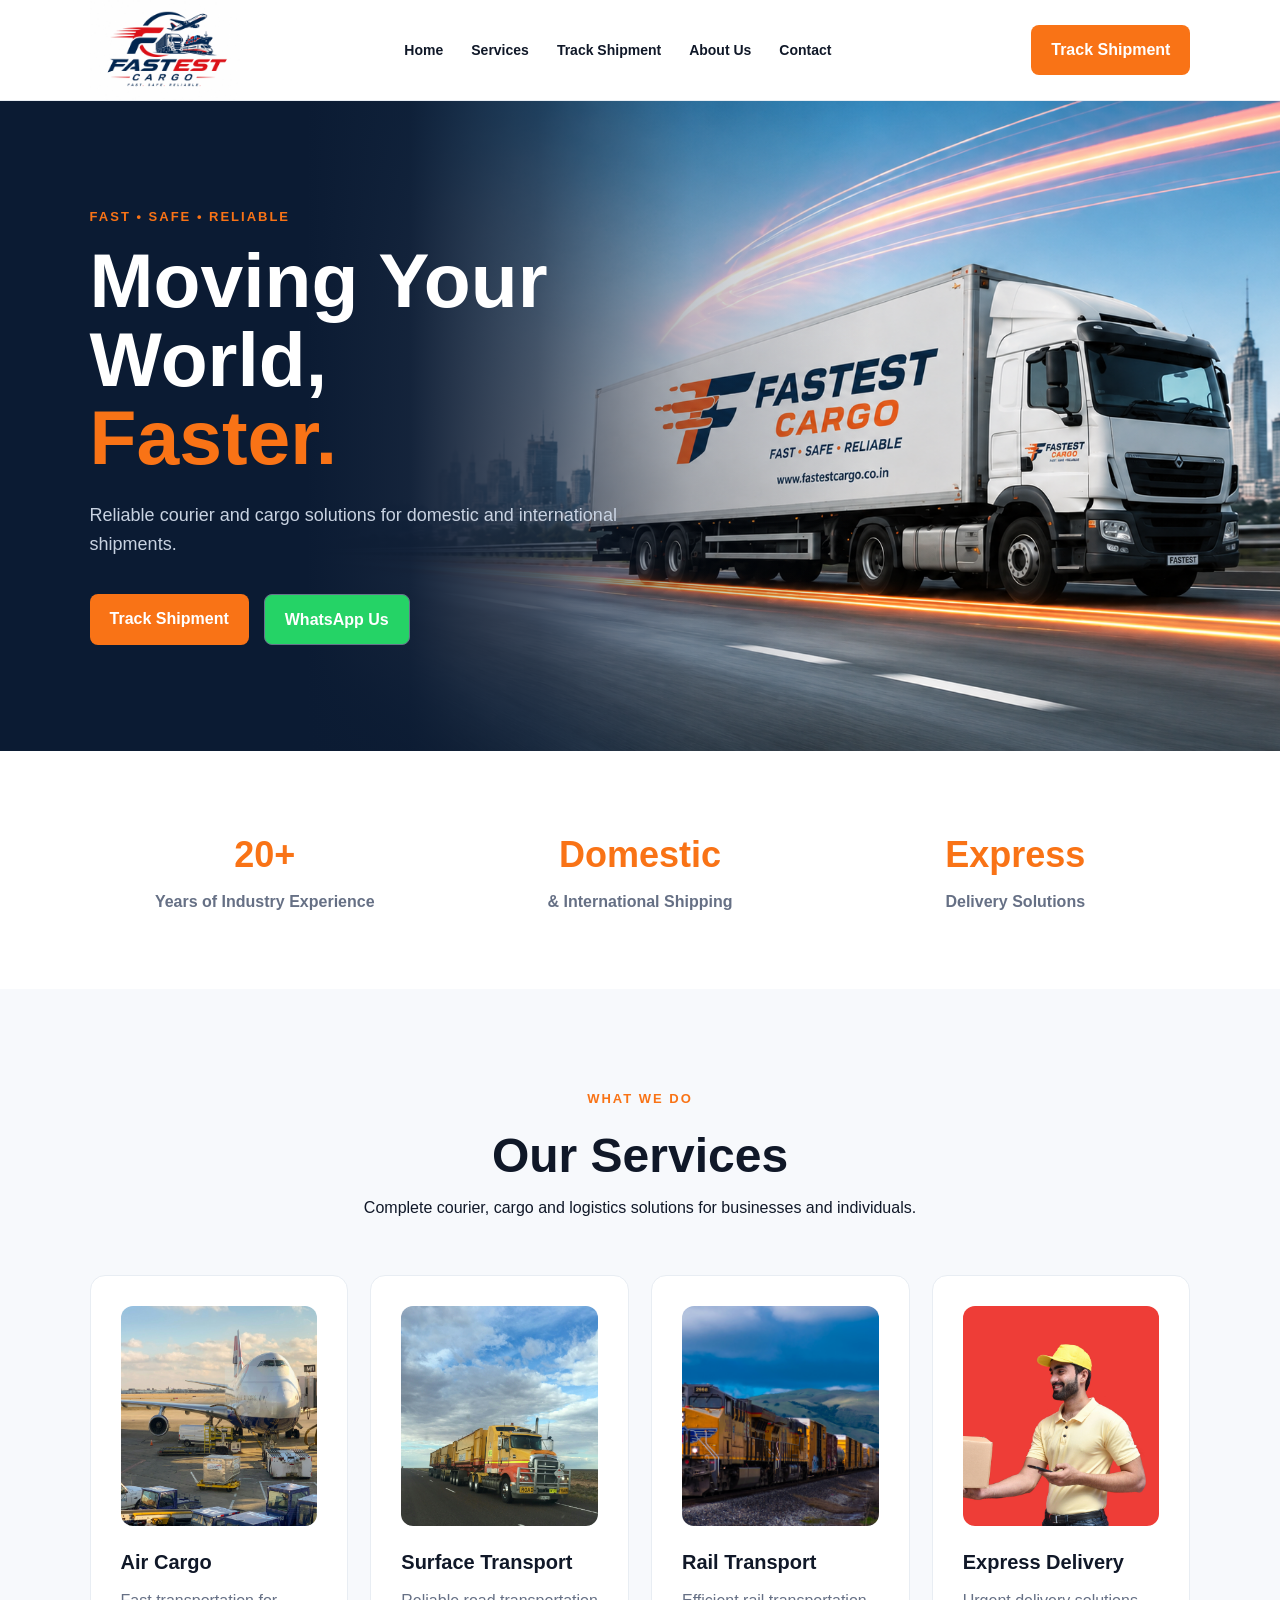
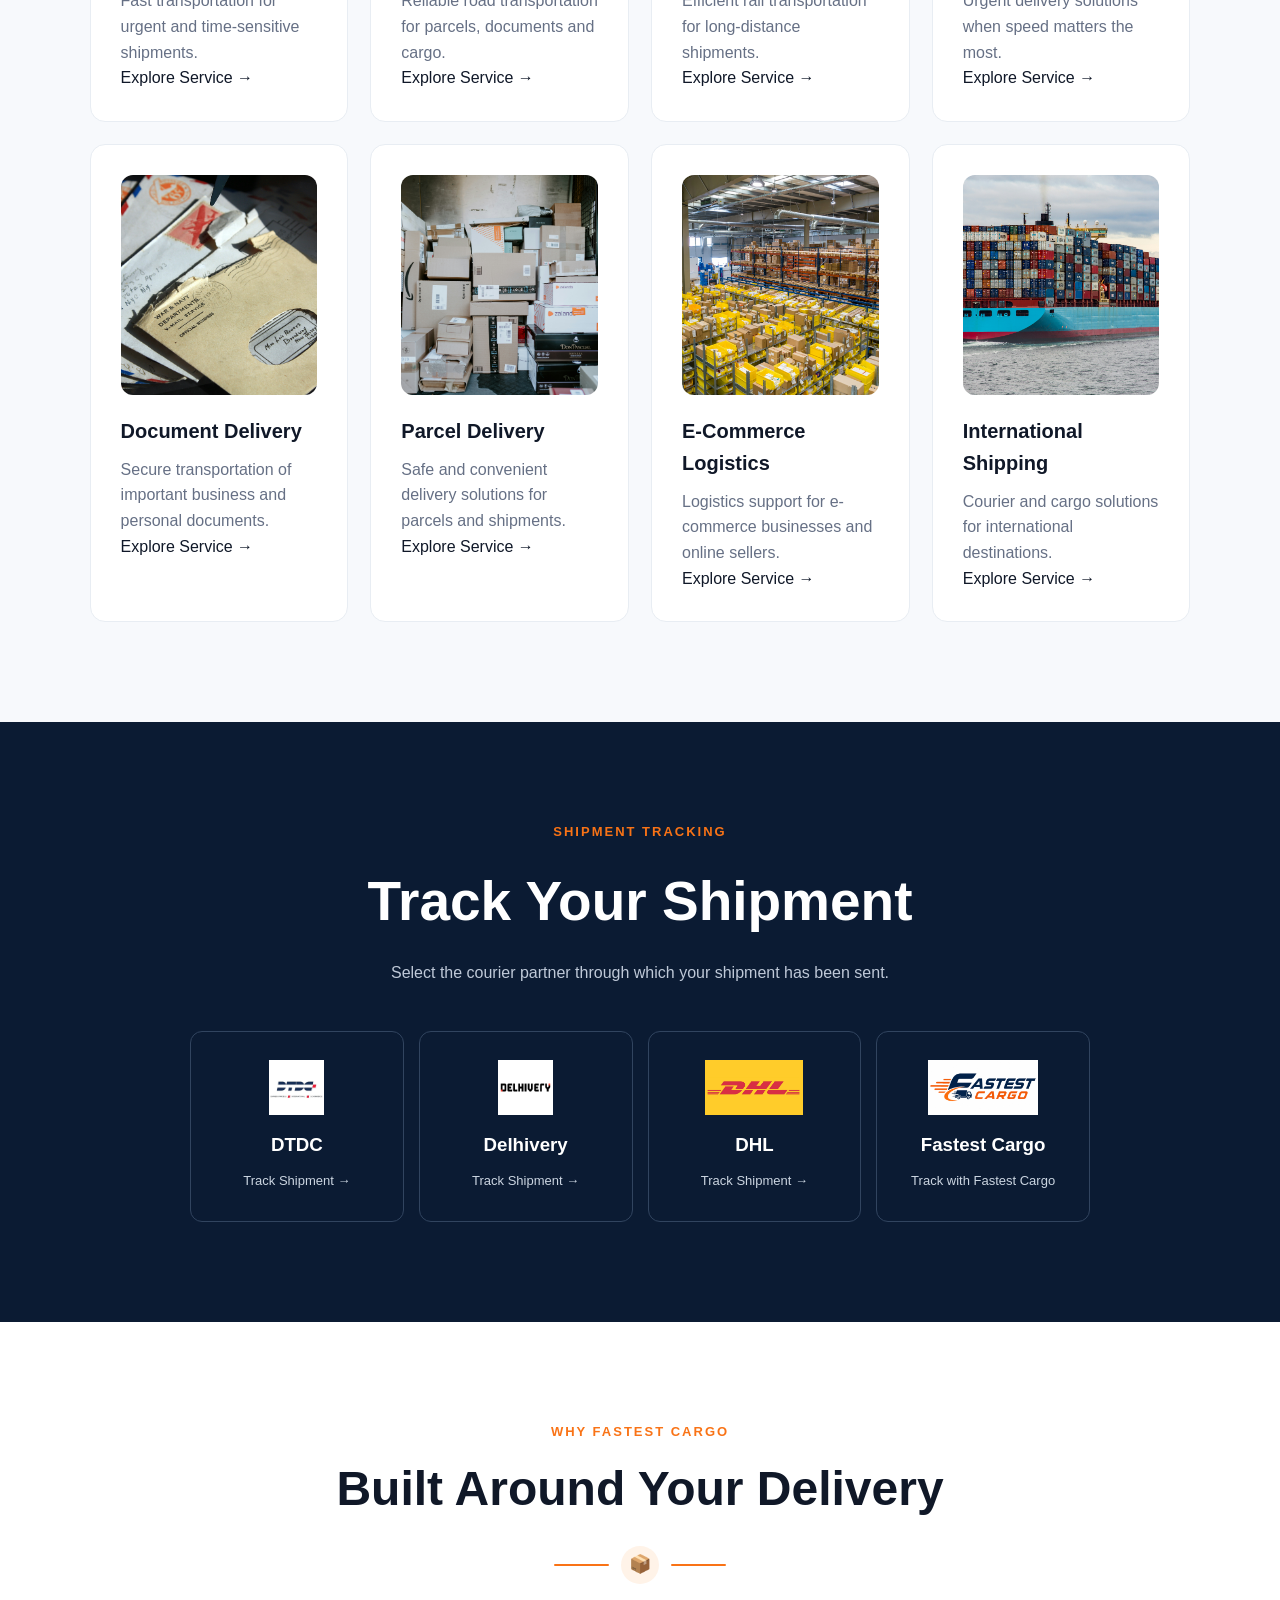
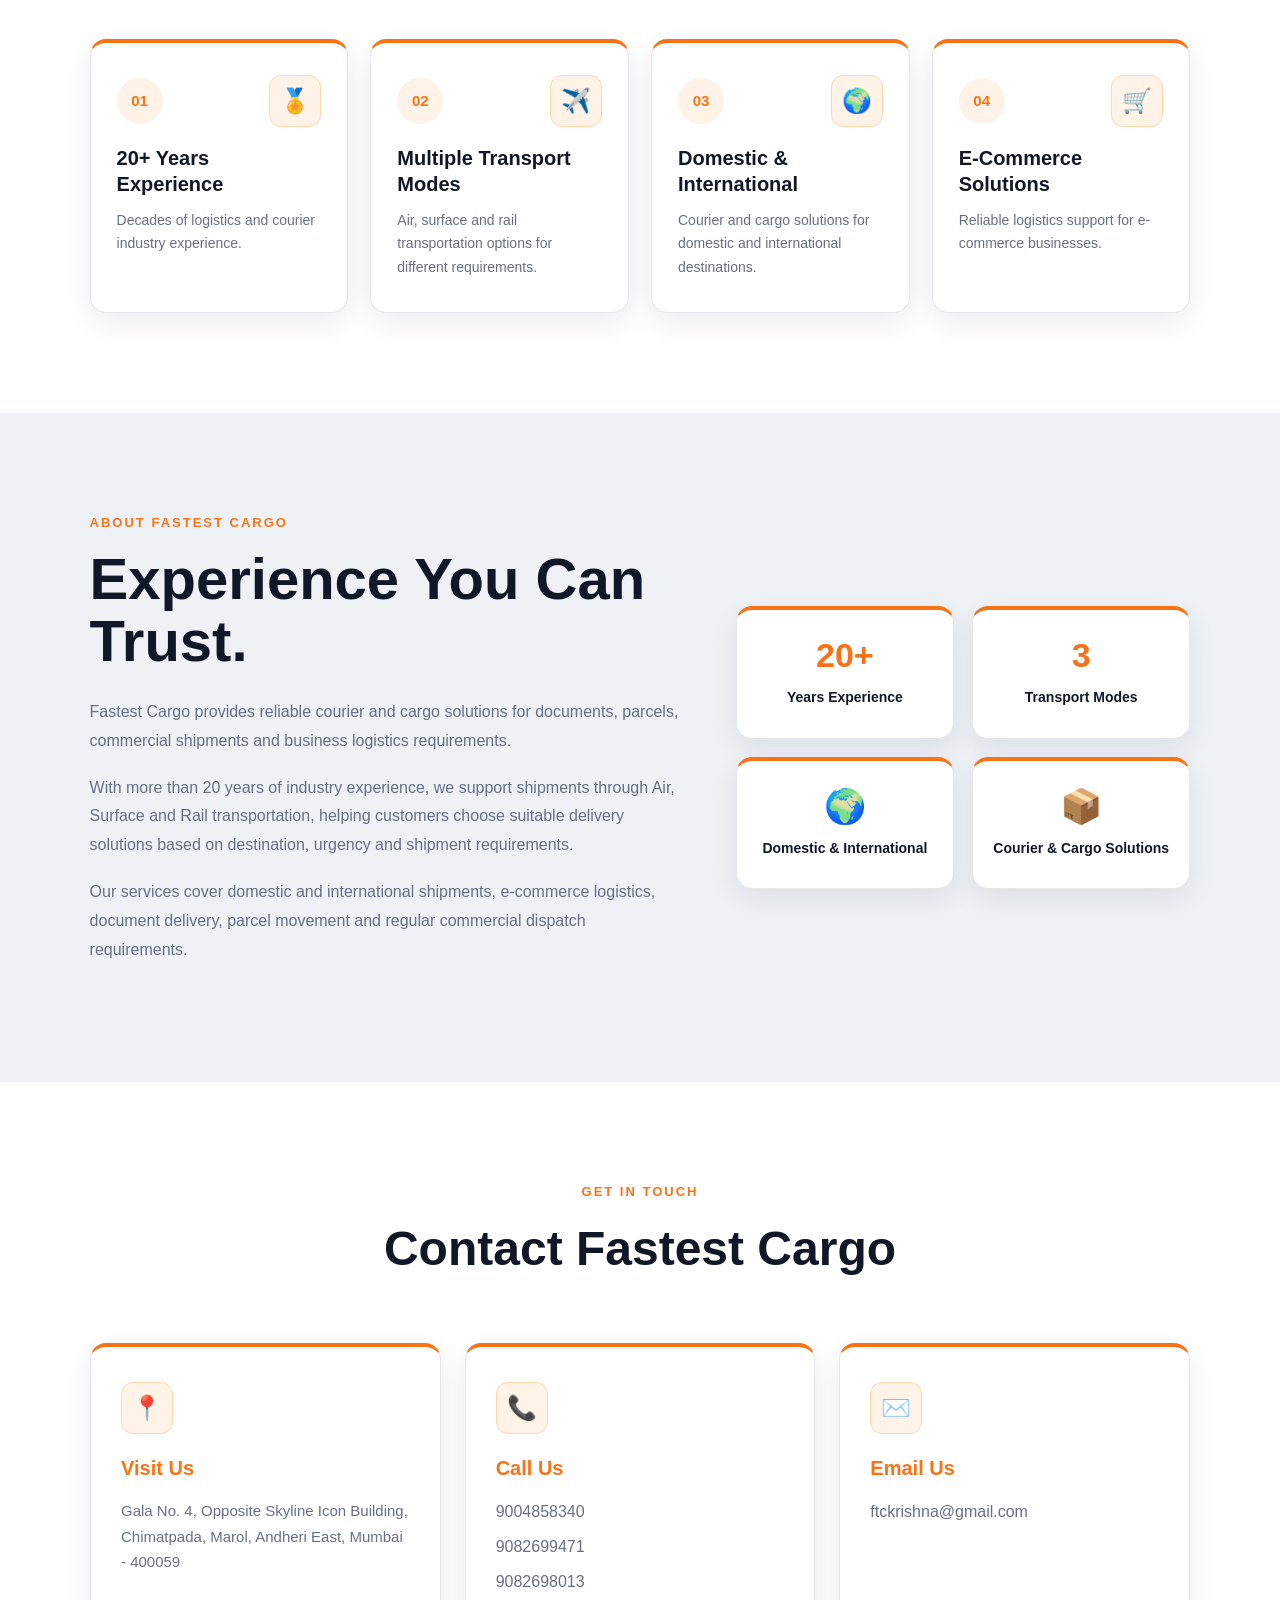
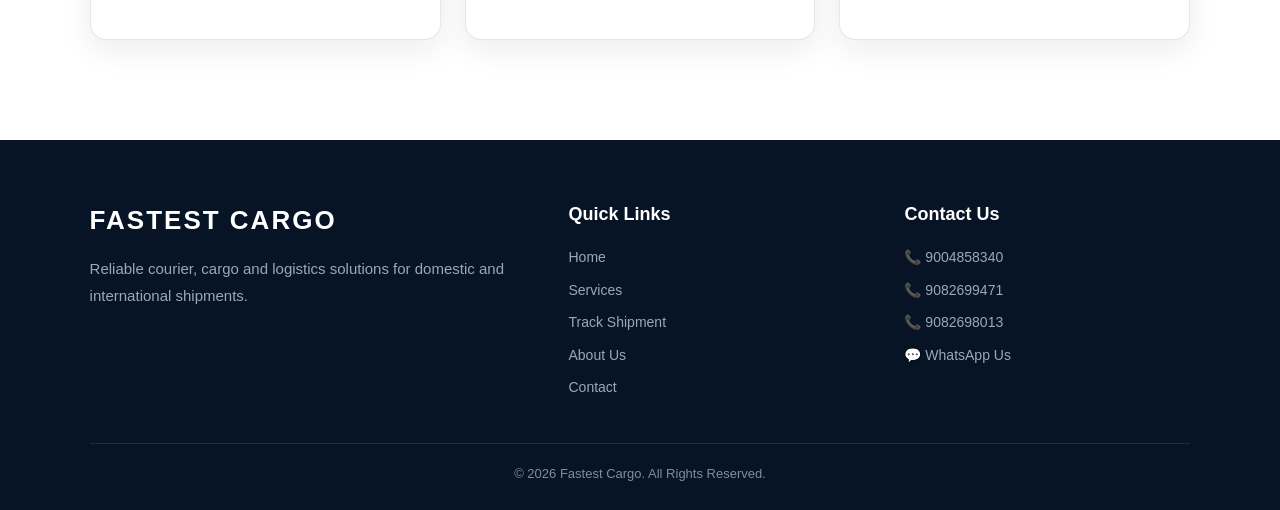
==== index.html @ 95e6f0b0 "Add files via upload" ====
<!DOCTYPE html>
<html lang="en">

<head>
    <meta charset="UTF-8">
    <meta name="viewport" content="width=device-width, initial-scale=1.0">

    <title>Fastest Cargo | Courier & Logistics</title>

    <link rel="stylesheet" href="style.css">
</head>

<body>

    <!-- NAVIGATION -->
    <header class="navbar">

        <div class="logo">
    <img src="fastest-cargo.jpeg" alt="Fastest Cargo">
</div>
        <nav>
            <a href="#home">Home</a>
            <a href="#services">Services</a>
            <a href="#tracking">Track Shipment</a>
            <a href="#about">About Us</a>
            <a href="#contact">Contact</a>
        </nav>

        <a href="#tracking" class="nav-btn">
            Track Shipment
        </a>

    </header>


    <!-- HERO -->
    <section class="hero" id="home">

        <div class="hero-content">

            <p class="small-title">
                FAST • SAFE • RELIABLE
            </p>

            <h1>
    Moving Your World,<br>
    <span>Faster.</span>
</h1>

            <p>
                Reliable courier and cargo solutions for
                domestic and international shipments.
            </p>

            <div class="hero-buttons">

                <a href="#tracking" class="primary-btn">
                    Track Shipment
                </a>

                <a
    href="https://wa.me/919082698013?text=Hello%20Fastest%20Cargo,%20I%20would%20like%20to%20make%20a%20shipping%20enquiry."
    class="secondary-btn"
    target="_blank"
>
    WhatsApp Us
</a>

            </div>

        </div>


        <!-- FASTEST CARGO TRUCK IMAGE -->


    </section>


    <!-- EXPERIENCE -->

    <section class="experience">

        <div class="experience-box">

            <h2>20+</h2>

            <p>
                Years of Industry Experience
            </p>

        </div>


        <div class="experience-box">

            <h2>Domestic</h2>

            <p>
                & International Shipping
            </p>

        </div>


        <div class="experience-box">

            <h2>Express</h2>

            <p>
                Delivery Solutions
            </p>

        </div>

    </section>


    <!-- SERVICES -->

<section class="services" id="services">

    <div class="section-heading">

        <p>WHAT WE DO</p>

        <h2>Our Services</h2>

        <span>
            Complete courier, cargo and logistics solutions
            for businesses and individuals.
        </span>

    </div>


    <div class="service-grid">


        <!-- AIR CARGO -->

        <div class="service-card" onclick="openService('air')">

    <div class="service-image">
        <img
            src="cargo-plane.jpg"
            alt="Air Cargo"
        >
    </div>

    <h3>Air Cargo</h3>

    <p>
        Fast transportation for urgent and
        time-sensitive shipments.
    </p>

    <span class="service-link">
        Explore Service →
    </span>

</div>


        <!-- SURFACE -->

        <div class="service-card" onclick="openService('surface')">

            <div class="service-image">
    <img src="cargo-truck.jpg" alt="Surface Transport">
</div>

            <h3>Surface Transport</h3>

            <p>
                Reliable road transportation for parcels,
                documents and cargo.
            </p>

            <span class="service-link">
                Explore Service →
            </span>

        </div>


        <!-- RAIL -->

        <div class="service-card" onclick="openService('rail')">

            <div class="service-image">
    <img src="cargo-train.jpg" alt="Rail Transport">
</div>

            <h3>Rail Transport</h3>

            <p>
                Efficient rail transportation for
                long-distance shipments.
            </p>

            <span class="service-link">
                Explore Service →
            </span>

        </div>


        <!-- EXPRESS -->

        <div class="service-card" onclick="openService('express')">

           <div class="service-image">
    <img src="cargo-express.jpg" alt="Express Delivery">
</div>

            <h3>Express Delivery</h3>

            <p>
                Urgent delivery solutions when
                speed matters the most.
            </p>

            <span class="service-link">
                Explore Service →
            </span>

        </div>


        <!-- DOCUMENT -->

        <div class="service-card" onclick="openService('document')">

           <div class="service-image">
    <img src="cargo-document.jpg" alt="Document Delivery">
</div>

            <h3>Document Delivery</h3>

            <p>
                Secure transportation of important
                business and personal documents.
            </p>

            <span class="service-link">
                Explore Service →
            </span>

        </div>


        <!-- PARCEL -->

        <div class="service-card" onclick="openService('parcel')">

            <div class="service-image">
    <img src="cargo-parcel.jpg" alt="Parcel Delivery">
</div>
            <h3>Parcel Delivery</h3>

            <p>
                Safe and convenient delivery solutions
                for parcels and shipments.
            </p>

            <span class="service-link">
                Explore Service →
            </span>

        </div>


        <!-- E-COMMERCE -->

        <div class="service-card" onclick="openService('ecommerce')">

            <div class="service-image">
    <img src="cargo-warehouse.jpg" alt="E-Commerce Logistics">
</div>

            <h3>E-Commerce Logistics</h3>

            <p>
                Logistics support for e-commerce
                businesses and online sellers.
            </p>

            <span class="service-link">
                Explore Service →
            </span>

        </div>


        <!-- INTERNATIONAL -->

        <div class="service-card" onclick="openService('international')">

            <div class="service-image">
    <img src="cargo-ship.jpg" alt="International Shipping">
</div>
            <h3>International Shipping</h3>

            <p>
                Courier and cargo solutions for
                international destinations.
            </p>

            <span class="service-link">
                Explore Service →
            </span>

        </div>

    </div>

</section>


    <!-- TRACKING -->

    <section class="tracking" id="tracking">

        <div class="tracking-content">

            <p class="small-title">
                SHIPMENT TRACKING
            </p>

            <h2>
                Track Your Shipment
            </h2>

            <p>
                Select the courier partner through which
                your shipment has been sent.
            </p>


            <div class="tracking-options">


                

    <!-- DTDC -->

<a
    href="https://www.dtdc.com/track-your-shipment/"
    class="tracking-card"
    target="_blank"
    rel="noopener noreferrer"
>
    <img src="dtdc-logo.jpeg" alt="DTDC" class="tracking-logo">

    <h3>DTDC</h3>

    <span>
        Track Shipment →
    </span>
</a>


<!-- DELHIVERY -->

<a
    href="https://www.delhivery.com/tracking"
    class="tracking-card"
    target="_blank"
    rel="noopener noreferrer"
>
    <img src="delhivery-logo.png" alt="Delhivery" class="tracking-logo">

    <h3>Delhivery</h3>

    <span>
        Track Shipment →
    </span>
</a>


<!-- DHL -->

<a
    href="https://www.dhl.com/in-en/home/tracking.html"
    class="tracking-card"
    target="_blank"
    rel="noopener noreferrer"
>
    <img src="dhl-logo.png" alt="DHL" class="tracking-logo">

    <h3>DHL</h3>

    <span>
        Track Shipment →
    </span>
</a>


<!-- FASTEST CARGO -->

<div class="tracking-card" onclick="openTracking()" style="cursor: pointer;">

    <img
        src="fastest.tracking.jpeg"
        alt="Fastest Cargo"
        class="tracking-logo"
    >

    <h3>Fastest Cargo</h3>
    <span>Track with Fastest Cargo</span>

</div>

    </section>


   <!-- WHY CHOOSE US -->

<section class="why-us">

    <div class="section-heading">

        <p>
            WHY FASTEST CARGO
        </p>

        <h2>
            Built Around Your Delivery
        </h2>
        <div class="why-heading-line">
    <span></span>
    <div>📦</div>
    <span></span>
</div>

    </div>

    <div class="why-grid">

        <div>

           <div class="why-card-top">
    <h3>01</h3>
    <div class="why-card-icon">🏅</div>
</div>
            <h4>
                20+ Years Experience
            </h4>

            <p>
                Decades of logistics and courier
                industry experience.
            </p>

        </div>

        <div>

           <div class="why-card-top">
    <h3>02</h3>
    <div class="why-card-icon">✈️</div>
</div>
            <h4>
                Multiple Transport Modes
            </h4>

            <p>
                Air, surface and rail transportation
                options for different requirements.
            </p>

        </div>

        <div>

            <div class="why-card-top">
    <h3>03</h3>
    <div class="why-card-icon">🌍</div>
</div>
            <h4>
                Domestic & International
            </h4>

            <p>
                Courier and cargo solutions for
                domestic and international destinations.
            </p>

        </div>

        <div>

           <div class="why-card-top">
    <h3>04</h3>
    <div class="why-card-icon">🛒</div>
</div>
            <h4>
                E-Commerce Solutions
            </h4>

            <p>
                Reliable logistics support for
                e-commerce businesses.
            </p>

        </div>

    </div>

</section>
        <!-- ABOUT -->

<section class="about" id="about">

    <div class="about-wrapper">

        <div class="about-content">

            <p class="small-title">
                ABOUT FASTEST CARGO
            </p>

            <h2>
                Experience You Can Trust.
            </h2>

            <p>
                Fastest Cargo provides reliable courier and cargo solutions
                for documents, parcels, commercial shipments and business
                logistics requirements.
            </p>

            <p>
                With more than 20 years of industry experience, we support
                shipments through Air, Surface and Rail transportation,
                helping customers choose suitable delivery solutions based
                on destination, urgency and shipment requirements.
            </p>

            <p>
                Our services cover domestic and international shipments,
                e-commerce logistics, document delivery, parcel movement
                and regular commercial dispatch requirements.
            </p>

        </div>

        <div class="about-stats">

            <div class="about-stat">
                <strong>20+</strong>
                <span>Years Experience</span>
            </div>

            <div class="about-stat">
                <strong>3</strong>
                <span>Transport Modes</span>
            </div>

            <div class="about-stat">
                <strong>🌍</strong>
                <span>Domestic & International</span>
            </div>

            <div class="about-stat">
                <strong>📦</strong>
                <span>Courier & Cargo Solutions</span>
            </div>

        </div>

    </div>

</section>

    
    <!-- CONTACT -->

    <section class="contact" id="contact">

        <div class="section-heading">

            <p>
                GET IN TOUCH
            </p>

            <h2>
                Contact Fastest Cargo
            </h2>

        </div>


        <div class="contact-grid">


            <!-- ADDRESS -->

            <div class="contact-box">
             <div class="contact-icon">📍</div>
                <h3>
                    Visit Us
                </h3>

                <p>
                    Gala No. 4, Opposite Skyline Icon Building,
                    Chimatpada, Marol, Andheri East,
                    Mumbai - 400059
                </p>

            </div>


            <!-- PHONE -->

            <div class="contact-box">
            <div class="contact-icon">📞</div>
                <h3>
                    Call Us
                </h3>

               <a href="tel:+919004858340">9004858340</a>
<a href="tel:+919082699471">9082699471</a>
<a href="tel:+919082698013">9082698013</a>

            </div>


            <!-- EMAIL -->

            <div class="contact-box">
            <div class="contact-icon">✉️</div>
                <h3>
                    Email Us
                </h3>

                <a
    href="https://mail.google.com/mail/?view=cm&fs=1&to=ftckrishna@gmail.com"
    target="_blank"
    rel="noopener noreferrer"
>
    ftckrishna@gmail.com
</a>

            </div>

        </div>

    </section>

<!-- FOOTER -->

<footer>

    <div class="footer-container">

        <div class="footer-brand">

            <div class="footer-logo">
                FASTEST CARGO
            </div>

            <p>
                Reliable courier, cargo and logistics solutions
                for domestic and international shipments.
            </p>

        </div>

        <div class="footer-links">

            <h3>Quick Links</h3>

            <a href="#home">Home</a>
            <a href="#services">Services</a>
            <a href="#tracking">Track Shipment</a>
            <a href="#about">About Us</a>
            <a href="#contact">Contact</a>

        </div>

        <div class="footer-contact">

            <h3>Contact Us</h3>

            <a href="tel:+919004858340">📞 9004858340</a>
            <a href="tel:+919082699471">📞 9082699471</a>
            <a href="tel:+919082698013">📞 9082698013</a>

            <a
                href="https://wa.me/919082698013?text=Hello%20Fastest%20Cargo,%20I%20would%20like%20to%20make%20a%20shipping%20enquiry."
                target="_blank"
            >
                💬 WhatsApp Us
            </a>

        </div>

    </div>

    <div class="footer-bottom">

        <p>
            © 2026 Fastest Cargo. All Rights Reserved.
        </p>

    </div>

</footer>

   

    <script src="script.js"></script>


<!-- SERVICE POPUP -->

<div class="service-popup" id="servicePopup">

    <div class="service-popup-box">

        <button
            class="service-popup-close"
            onclick="closeService()"
        >
            ×
        </button>

        <div class="service-popup-icon">
            ✨
        </div>

        <h2 id="servicePopupTitle">
            Service
        </h2>

        <p id="servicePopupText">
            Service information will appear here.
        </p>

        <button
            class="popup-contact-btn"
            onclick="window.open('https://wa.me/919082698013?text=Hello%20Fastest%20Cargo,%20I%20would%20like%20to%20make%20a%20shipping%20enquiry','_blank')"
        >
            Enquire on WhatsApp
        </button>

    </div>

</div>


<!-- FASTEST CARGO TRACKING POPUP -->

<div class="tracking-popup" id="trackingPopup">

    <div class="tracking-popup-box">

        <button
            class="tracking-popup-close"
            onclick="closeTracking()"
        >
            ×
        </button>

        <p class="small-title">
            FASTEST CARGO
        </p>

        <h2>
            Track Your Shipment
        </h2>

        <p>
            Enter your Fastest Cargo tracking number below.
        </p>

        <input
            type="text"
            id="trackingNumber"
            placeholder="Enter Tracking Number"
            autocomplete="off"
        >

        <button
            id="trackButton"
            onclick="trackShipment()"
        >
            Track Shipment
        </button>

        <div id="trackingResult"></div>

    </div>

</div>


</body>

</html>
---- style.css ----
* {
    margin: 0;
    padding: 0;
    box-sizing: border-box;
}

html {
    scroll-behavior: smooth;
}

body {
    font-family: Arial, Helvetica, sans-serif;
    background: #f7f9fc;
    color: #101828;
    line-height: 1.6;
}

a {
    text-decoration: none;
    color: inherit;
}

/* =========================
   NAVBAR
========================= */

.navbar {
    width: 100%;
    min-height: 78px;
    padding: 0 7%;
    display: flex;
    align-items: center;
    justify-content: space-between;
    background: #ffffff;
    position: sticky;
    top: 0;
    z-index: 1000;
    border-bottom: 1px solid #e8edf3;
}

.logo {
    font-size: 21px;
    font-weight: 900;
    letter-spacing: 1px;
}

.logo span {
    color: #f97316;
}

.navbar nav {
    display: flex;
    gap: 28px;
}

.navbar nav a {
    font-size: 14px;
    font-weight: 600;
    transition: 0.3s;
}

.navbar nav a:hover {
    color: #f97316;
}

.nav-btn {
    background: #f97316;
    color: #ffffff;
    padding: 12px 20px;
    border-radius: 8px;
    font-weight: 700;
    transition: 0.3s;
    margin-left: 35px;
    white-space: nowrap;
}

.primary-btn {
    background: #f97316;
    color: #ffffff;
    padding: 12px 20px;
    border-radius: 8px;
    font-weight: 700;
    transition: 0.3s;
}
.nav-btn:hover,
.primary-btn:hover {
    background: #ea580c;
    transform: translateY(-2px);
}

/* =========================
   HERO
========================= */

.hero {
    min-height: 650px;
    padding: 90px 7%;
    display: flex;
    align-items: center;
    justify-content: space-between;
    gap: 50px;
    background: #0b1b33;
    color: white;
    overflow: hidden;
}

.hero-content {
    width: 48%;
    max-width: 600px;
    position: relative;
    z-index: 2;
    animation: fadeUp 0.9s ease;
}

.small-title {
    color: #f97316;
    font-size: 13px;
    font-weight: 800;
    letter-spacing: 2px;
    margin-bottom: 14px;
}

.hero h1 {
    font-size: clamp(45px, 6vw, 78px);
    line-height: 1.02;
    margin-bottom: 25px;
}

.hero h1 span {
    color: #f97316;
}

.hero p:not(.small-title) {
    color: #c8d2e1;
    font-size: 18px;
    max-width: 560px;
}

.hero-buttons {
    margin-top: 35px;
    display: flex;
    gap: 15px;
    flex-wrap: wrap;
}

.secondary-btn {
   background: #25D366;
color: #ffffff;
    padding: 12px 20px;
    border: 1px solid #65748b;
    border-radius: 8px;
    font-weight: 700;
    transition: 0.3s;
}
.secondary-btn:hover {
    background: #ffffff;
    color: #0b1b33;
}

/* =========================
   HERO TRUCK IMAGE
========================= */

.hero {
    min-height: 650px;
    padding: 90px 7%;
    display: flex;
    align-items: center;
    position: relative;
    overflow: hidden;
    color: white;
    background: #0b1b33;
}
/* Truck background */
.hero::before {
    content: "";
    position: absolute;
    top: 0;
    right: 0;

    width: 76%;
    height: 100%;

    background-image: url("fastest-c.png");
    background-size: cover;
    background-position: 93% center;
    background-repeat: no-repeat;

    z-index: 0;
}

/* Dark to image smooth blend */
.hero::after {
    content: "";
    position: absolute;
    inset: 0;

    background: linear-gradient(
        90deg,
        #0b1b33 0%,
        #0b1b33 24%,
        rgba(11, 27, 51, 0.96) 32%,
        rgba(11, 27, 51, 0.72) 42%,
        rgba(11, 27, 51, 0.25) 54%,
        transparent 68%
    );

    z-index: 1;
    pointer-events: none;
}
/* =========================
   EXPERIENCE
========================= */

.experience {
    padding: 55px 7%;
    display: grid;
    grid-template-columns: repeat(3, 1fr);
    gap: 25px;
    background: white;
}

.experience-box {
    text-align: center;
    padding: 20px;
}

.experience-box h2 {
    color: #f97316;
    font-size: 36px;
    margin-bottom: 5px;
}

.experience-box p {
    color: #667085;
    font-weight: 600;
}

/* =========================
   COMMON SECTIONS
========================= */

.services,
.why-us,
.about,
.contact {
    padding: 100px 7%;
}

.section-heading {
    text-align: center;
    margin-bottom: 55px;
}

.section-heading p {
    color: #f97316;
    font-size: 13px;
    font-weight: 800;
    letter-spacing: 2px;
}

.section-heading h2 {
    font-size: clamp(32px, 4vw, 48px);
    margin-top: 8px;
}

/* =========================
   SERVICES
========================= */

.services {
    background: #f7f9fc;
}

.service-grid {
    display: grid;
    grid-template-columns: repeat(4, 1fr);
    gap: 22px;
}

.service-card {
    background: white;
    padding: 30px;
    border-radius: 15px;
    border: 1px solid #e8edf3;
    transition: 0.35s;
}

.service-card:hover {
    transform: translateY(-8px);
    box-shadow: 0 20px 40px rgba(16, 24, 40, 0.10);
}

.service-icon {
    font-size: 38px;
    margin-bottom: 18px;
}

.service-card h3 {
    font-size: 20px;
    margin-bottom: 10px;
}

.service-card p {
    color: #667085;
}

/* =========================
   TRACKING
========================= */

.tracking {
    padding: 100px 7%;
    background: #0b1b33;
    color: white;
    text-align: center;
}

.tracking-content {
    max-width: 900px;
    margin: auto;
}

.tracking h2 {
    font-size: clamp(35px, 5vw, 55px);
    margin-bottom: 15px;
}

.tracking p:not(.small-title) {
    color: #bfc9d8;
}

.tracking-options {
    margin-top: 45px;
    display: grid;
    grid-template-columns: repeat(4, 1fr);
    gap: 15px;
}

.tracking-card {
    padding: 28px 18px;
    border: 1px solid #31445f;
    border-radius: 12px;
    transition: 0.3s;
}

.tracking-card:hover {
    background: #f97316;
    border-color: #f97316;
    transform: translateY(-5px);
}

.tracking-card h3 {
    margin-bottom: 8px;
}

.tracking-card span {
    font-size: 13px;
    color: #cbd5e1;
}

/* =========================
   WHY US
========================= */

.why-us {
    background: #ffffff;
}

.why-grid {
    display: grid;
    grid-template-columns: repeat(4, 1fr);
    gap: 22px;
}

.why-grid > div {
    position: relative;
    background: #ffffff;
    padding: 32px 26px;
    border: 1px solid #e4e7ec;
    border-top: 4px solid #f97316;
    border-radius: 16px;
    box-shadow: 0 10px 30px rgba(16, 24, 40, 0.08);
    transition: 0.35s ease;
    overflow: hidden;
}

.why-grid > div:hover {
    transform: translateY(-8px);
    box-shadow: 0 18px 40px rgba(16, 24, 40, 0.14);
}

.why-card-top {
    display: flex;
    align-items: center;
    justify-content: space-between;
    margin-bottom: 18px;
}

.why-card-top h3 {
    display: inline-flex;
    align-items: center;
    justify-content: center;
    width: 46px;
    height: 46px;
    margin: 0;
    background: #fff3e8;
    color: #f97316;
    font-size: 15px;
    font-weight: 800;
    border-radius: 50%;
}

.why-card-icon {
    width: 52px;
    height: 52px;
    display: flex;
    align-items: center;
    justify-content: center;
    background: #fff3e8;
    border: 1px solid #fed7aa;
    border-radius: 12px;
    font-size: 24px;
    margin: 0;
    line-height: 1;
    transition: 0.3s ease;
}

.why-grid > div:hover .why-card-icon {
    background: #f97316;
    transform: scale(1.06);
}

.why-grid h4 {
    margin: 0 0 12px;
    font-size: 20px;
    color: #101828;
    line-height: 1.3;
}

.why-grid p {
    color: #667085;
    font-size: 14px;
    line-height: 1.7;
}

.why-heading-line {
    display: flex;
    align-items: center;
    justify-content: center;
    gap: 12px;
    margin: 18px auto 0;
}

.why-heading-line span {
    width: 55px;
    height: 2px;
    background: #f97316;
    border-radius: 10px;
}

.why-heading-line div {
    width: 38px;
    height: 38px;
    display: flex;
    align-items: center;
    justify-content: center;
    background: #fff3e8;
    border-radius: 50%;
    font-size: 18px;
}
/* =========================
   ABOUT
========================= */

.about {
    background: #eef2f7;
}

.about-wrapper {
    max-width: 1200px;
    margin: auto;
    display: grid;
    grid-template-columns: 1.3fr 1fr;
    gap: 55px;
    align-items: center;
}

.about-content {
    text-align: left;
}

.about h2 {
    font-size: clamp(36px, 5vw, 58px);
    line-height: 1.08;
    margin-bottom: 25px;
    color: #101828;
}

.about-content > p:not(.small-title) {
    color: #667085;
    margin-bottom: 18px;
    font-size: 16px;
    line-height: 1.8;
}

.about-stats {
    display: grid;
    grid-template-columns: repeat(2, 1fr);
    gap: 18px;
}

.about-stat {
    background: #ffffff;
    border: 1px solid #e4e7ec;
    border-top: 4px solid #f97316;
    border-radius: 16px;
    padding: 28px 20px;
    text-align: center;
    box-shadow: 0 10px 28px rgba(16, 24, 40, 0.08);
    transition: 0.3s ease;
}

.about-stat:hover {
    transform: translateY(-6px);
    box-shadow: 0 16px 35px rgba(16, 24, 40, 0.13);
}

.about-stat strong {
    display: block;
    font-size: 34px;
    color: #f97316;
    line-height: 1;
    margin-bottom: 12px;
}

.about-stat span {
    color: #101828;
    font-size: 14px;
    font-weight: 700;
    line-height: 1.4;
}
/* =========================
   CONTACT
========================= */

.contact {
    background: #ffffff;
}

.contact-grid {
    display: grid;
    grid-template-columns: repeat(3, 1fr);
    gap: 24px;
    max-width: 1100px;
    margin: auto;
}

.contact-box {
    position: relative;
    padding: 35px 30px;
    background: #ffffff;
    border: 1px solid #e4e7ec;
    border-top: 4px solid #f97316;
    border-radius: 16px;
    box-shadow: 0 10px 30px rgba(16, 24, 40, 0.08);
    transition: 0.3s ease;
}

.contact-box:hover {
    transform: translateY(-7px);
    box-shadow: 0 18px 40px rgba(16, 24, 40, 0.14);
}
.contact-icon {
    width: 52px;
    height: 52px;
    display: flex;
    align-items: center;
    justify-content: center;
    background: #fff3e8;
    border: 1px solid #fed7aa;
    border-radius: 12px;
    font-size: 24px;
    margin-bottom: 18px;
    transition: 0.3s ease;
}

.contact-box:hover .contact-icon {
    background: #f97316;
    transform: scale(1.06);
}
.contact-box h3 {
    margin-bottom: 14px;
    color: #f97316;
    font-size: 20px;
}

.contact-box p,
.contact-box a {
    color: #667085;
    font-size: 15px;
    line-height: 1.7;
}

.contact-box a {
    display: block;
    margin-bottom: 6px;
    transition: 0.3s;
}

.contact-box a:hover {
    color: #f97316;
}
/* =========================
   FOOTER
========================= */

footer {
    background: #071426;
    color: #ffffff;
    padding: 60px 7% 25px;
}

.footer-container {
    max-width: 1200px;
    margin: auto;
    display: grid;
    grid-template-columns: 1.5fr 1fr 1fr;
    gap: 50px;
    align-items: start;
}

.footer-brand {
    max-width: 430px;
}

.footer-logo {
    font-size: 26px;
    font-weight: 900;
    letter-spacing: 2px;
    color: #ffffff;
    margin-bottom: 14px;
}

.footer-brand p {
    color: #9aa8bb;
    font-size: 15px;
    line-height: 1.8;
}

.footer-links h3,
.footer-contact h3 {
    font-size: 18px;
    margin-bottom: 18px;
    color: #ffffff;
}

.footer-links a,
.footer-contact a {
    display: block;
    color: #9aa8bb;
    font-size: 14px;
    margin-bottom: 10px;
    transition: 0.3s;
}

.footer-links a:hover,
.footer-contact a:hover {
    color: #f97316;
    transform: translateX(4px);
}

.footer-bottom {
    max-width: 1200px;
    margin: 35px auto 0;
    padding-top: 20px;
    border-top: 1px solid #1d2d44;
    text-align: center;
}

.footer-bottom p {
    color: #7f8da3;
    font-size: 13px;
}

/* =========================
   ANIMATIONS
========================= */

@keyframes fadeUp {

    from {
        opacity: 0;
        transform: translateY(30px);
    }

    to {
        opacity: 1;
        transform: translateY(0);
    }
}

/* =========================
   MOBILE
========================= */

@media (max-width: 1000px) {

    .service-grid {
        grid-template-columns: repeat(2, 1fr);
    }

    .tracking-options {
        grid-template-columns: repeat(2, 1fr);
    }

    .why-grid {
        grid-template-columns: repeat(2, 1fr);
    }

    .contact-grid {
        grid-template-columns: 1fr;
    }
}

@media (max-width: 800px) {

    .navbar {
        padding: 15px 5%;
        flex-wrap: wrap;
        gap: 15px;
    }

    .navbar nav {
        order: 3;
        width: 100%;
        justify-content: center;
        gap: 15px;
        flex-wrap: wrap;
    }

    .nav-btn {
        display: none;
    }

    .hero {
        padding: 70px 5%;
        flex-direction: column;
        text-align: center;
    }

    .hero-buttons {
        justify-content: center;
    }

    .hero-visual {
        width: 100%;
        max-width: 500px;
    }

    .experience {
        grid-template-columns: 1fr;
    }
    .about-wrapper {
    grid-template-columns: 1fr;
    gap: 35px;
}

.about-content {
    text-align: center;
}

.about-stats {
    grid-template-columns: repeat(2, 1fr);
}
.footer-container {
    grid-template-columns: 1fr;
    gap: 35px;
    text-align: center;
}

.footer-brand {
    max-width: 500px;
    margin: auto;
}

.footer-links,
.footer-contact {
    text-align: center;
}
}

@media (max-width: 600px) {

    .navbar nav {
        font-size: 12px;
        gap: 10px;
    }

    .hero {
        min-height: 650px;
    }

    .hero h1 {
        font-size: 46px;
    }

    .hero p:not(.small-title) {
        font-size: 16px;
    }

    .hero-visual {
        height: 300px;
    }

    .cargo-plane {
        width: 140px;
    }

    .hero-brand strong {
        font-size: 30px;
    }

    .hero-brand span {
        font-size: 17px;
        letter-spacing: 6px;
    }

    .service-grid,
    .tracking-options,
    .why-grid {
        grid-template-columns: 1fr;
    }

    .services,
    .why-us,
    .about,
    .contact,
    .tracking {
        padding: 75px 5%;
    }

    .section-heading {
        margin-bottom: 35px;
    }
    .about-stats {
    grid-template-columns: 1fr;
}
}
.contact-box a {
    display: block;
    color: #667085;
    text-decoration: none;
    margin-bottom: 8px;
    font-size: 16px;
}

.contact-box a:hover {
    color: #f97316;
}
/* =========================
   SERVICE POPUP
========================= */

.service-popup {
    position: fixed;
    inset: 0;
    background: rgba(7, 20, 38, 0.75);
    display: none;
    align-items: center;
    justify-content: center;
    padding: 20px;
    z-index: 9999;
}

.service-popup.active {
    display: flex;
}

.service-popup-box {
    position: relative;
    width: 100%;
    max-width: 600px;
    max-height: 90vh;
    overflow-y: auto;
    background: #ffffff;
    border-radius: 20px;
    padding: 45px 40px;
    text-align: center;
    box-shadow: 0 25px 70px rgba(0, 0, 0, 0.25);
    animation: popupOpen 0.3s ease;
}

.service-popup-icon {
    font-size: 45px;
    margin-bottom: 15px;
}

.service-popup-box h2 {
    font-size: 32px;
    color: #101828;
    margin-bottom: 18px;
}

.service-popup-box p {
    color: #667085;
    font-size: 16px;
    line-height: 1.8;
    margin-bottom: 28px;
}

.service-popup-close {
    position: absolute;
    top: 15px;
    right: 18px;
    width: 38px;
    height: 38px;
    border: none;
    border-radius: 50%;
    background: #f2f4f7;
    color: #101828;
    font-size: 27px;
    line-height: 1;
    cursor: pointer;
}

.service-popup-close:hover {
    background: #f97316;
    color: #ffffff;
}

.popup-contact-btn {
    border: none;
    background: #f97316;
    color: #ffffff;
    padding: 13px 24px;
    border-radius: 8px;
    font-size: 15px;
    font-weight: 700;
    cursor: pointer;
    transition: 0.3s;
}

.popup-contact-btn:hover {
    background: #ea580c;
    transform: translateY(-2px);
}

@keyframes popupOpen {

    from {
        opacity: 0;
        transform: translateY(20px) scale(0.96);
    }

    to {
        opacity: 1;
        transform: translateY(0) scale(1);
    }

}
.service-image {
    width: 100%;
    height: 220px;
    overflow: hidden;
    border-radius: 12px;
    margin-bottom: 20px;
}

.service-image img {
    width: 100%;
    height: 100%;
    object-fit: cover;
    display: block;
}
.tracking-logo {
    width: 110px;
    height: 55px;
    object-fit: contain;
    display: block;
    margin: 0 auto 15px;
}
/* =========================
   FASTEST CARGO TRACKING POPUP
========================= */

.tracking-popup {
    position: fixed;
    inset: 0;
    background: rgba(7, 20, 38, 0.75);
    display: none;
    align-items: center;
    justify-content: center;
    padding: 20px;
    z-index: 10000;
}

.tracking-popup.active {
    display: flex;
}

.tracking-popup-box {
    position: relative;
    width: 100%;
    max-width: 550px;
    background: #ffffff;
    border-radius: 20px;
    padding: 40px;
    text-align: center;
    box-shadow: 0 25px 70px rgba(0, 0, 0, 0.25);
    animation: popupOpen 0.3s ease;
}

.tracking-popup-box h2 {
    font-size: 32px;
    margin-bottom: 10px;
    color: #101828;
}

.tracking-popup-box > p:not(.small-title) {
    color: #667085;
    margin-bottom: 25px;
}

.tracking-popup-box input {
    width: 100%;
    padding: 15px;
    border: 1px solid #d0d5dd;
    border-radius: 8px;
    font-size: 16px;
    outline: none;
    margin-bottom: 15px;
}

.tracking-popup-box input:focus {
    border-color: #f97316;
}

#trackButton {
    width: 100%;
    border: none;
    background: #f97316;
    color: #ffffff;
    padding: 14px;
    border-radius: 8px;
    font-size: 16px;
    font-weight: 700;
    cursor: pointer;
}

#trackButton:hover {
    background: #ea580c;
}

#trackButton:disabled {
    opacity: 0.7;
    cursor: not-allowed;
}

.tracking-popup-close {
    position: absolute;
    top: 15px;
    right: 18px;
    width: 38px;
    height: 38px;
    border: none;
    border-radius: 50%;
    background: #f2f4f7;
    color: #101828;
    font-size: 27px;
    cursor: pointer;
}

.tracking-popup-close:hover {
    background: #f97316;
    color: #ffffff;
}

#trackingResult {
    margin-top: 25px;
    text-align: left;
}

.tracking-success {
    background: #f0fdf4;
    border: 1px solid #bbf7d0;
    border-radius: 12px;
    padding: 20px;
}

.tracking-success h3 {
    color: #15803d;
    margin-bottom: 15px;
}

.tracking-success p {
    color: #475467;
    margin-bottom: 8px;
}

.tracking-error {
    background: #fef2f2;
    border: 1px solid #fecaca;
    border-radius: 12px;
    padding: 20px;
}

.tracking-error h3 {
    color: #dc2626;
    margin-bottom: 10px;
}
.logo img {
    width: 150px;
    height: auto;
    display: block;
    object-fit: contain;
}
/* WHY US CARD ICONS */
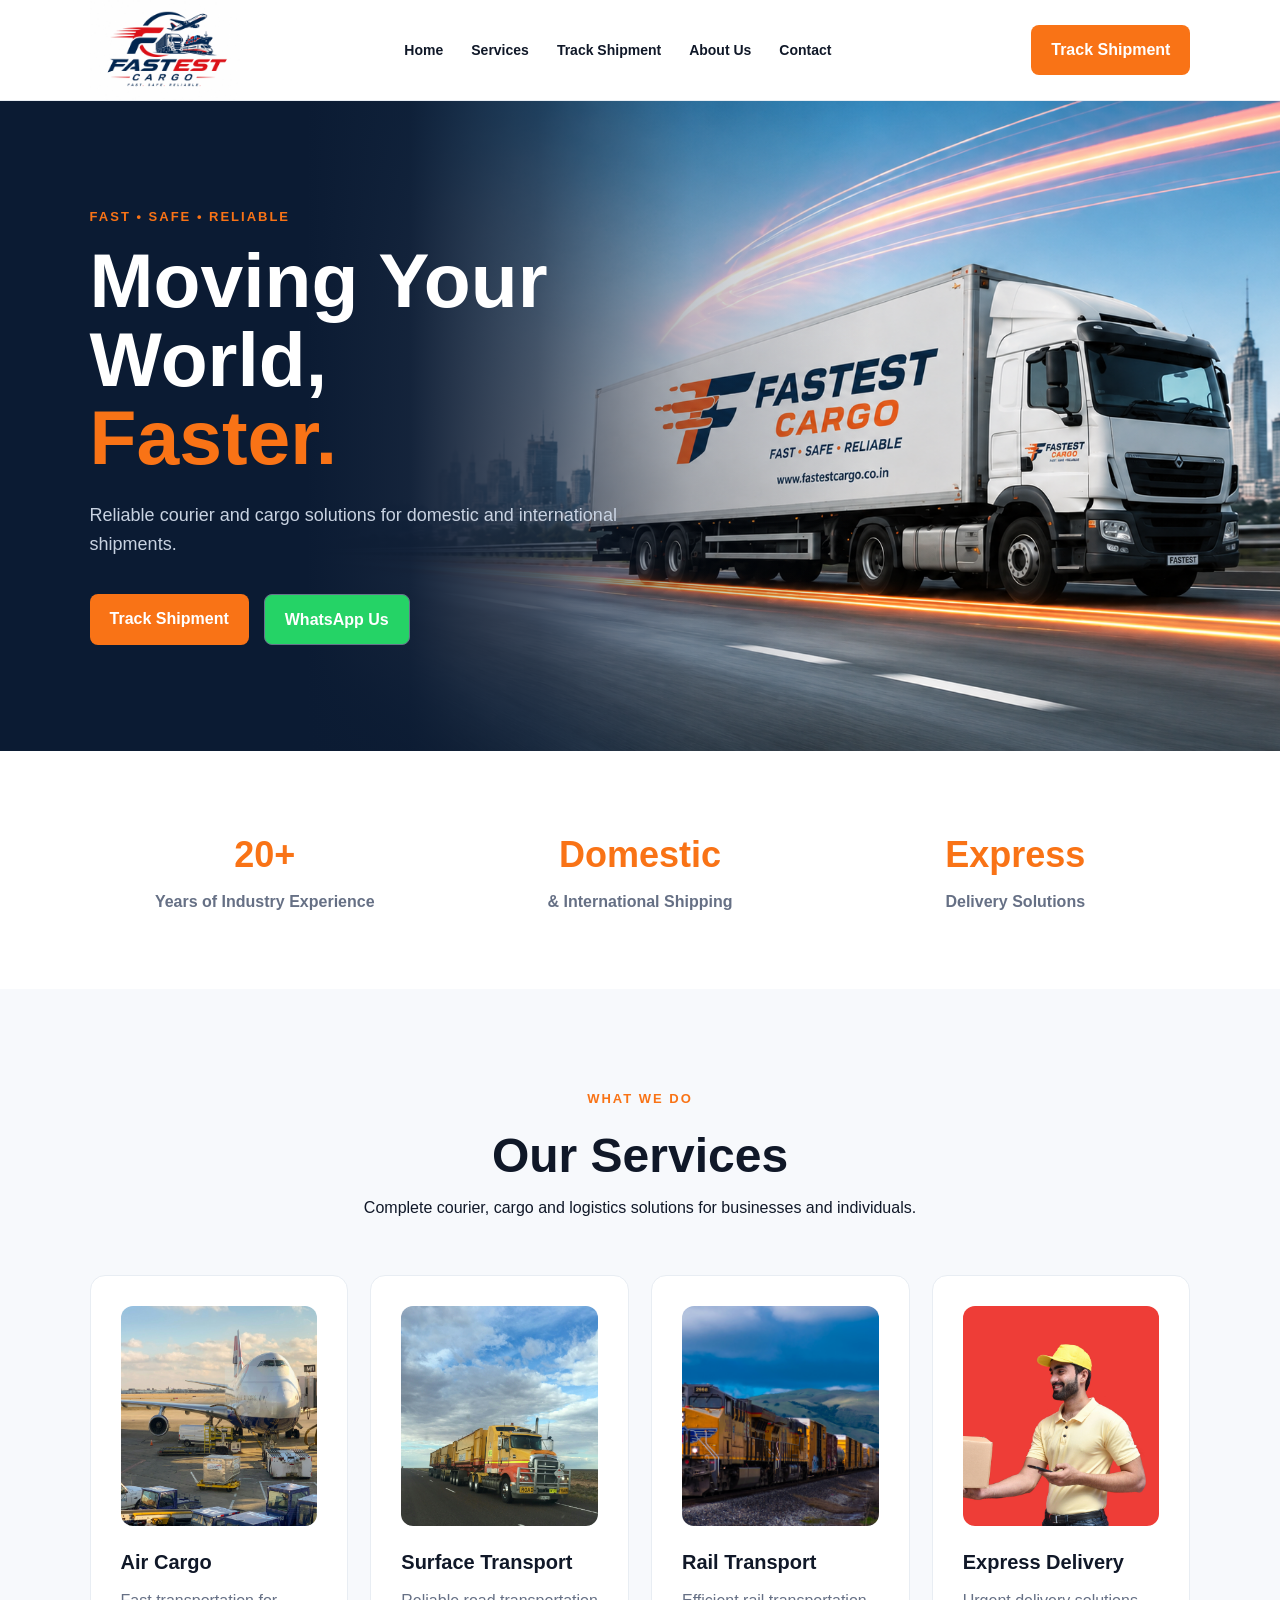
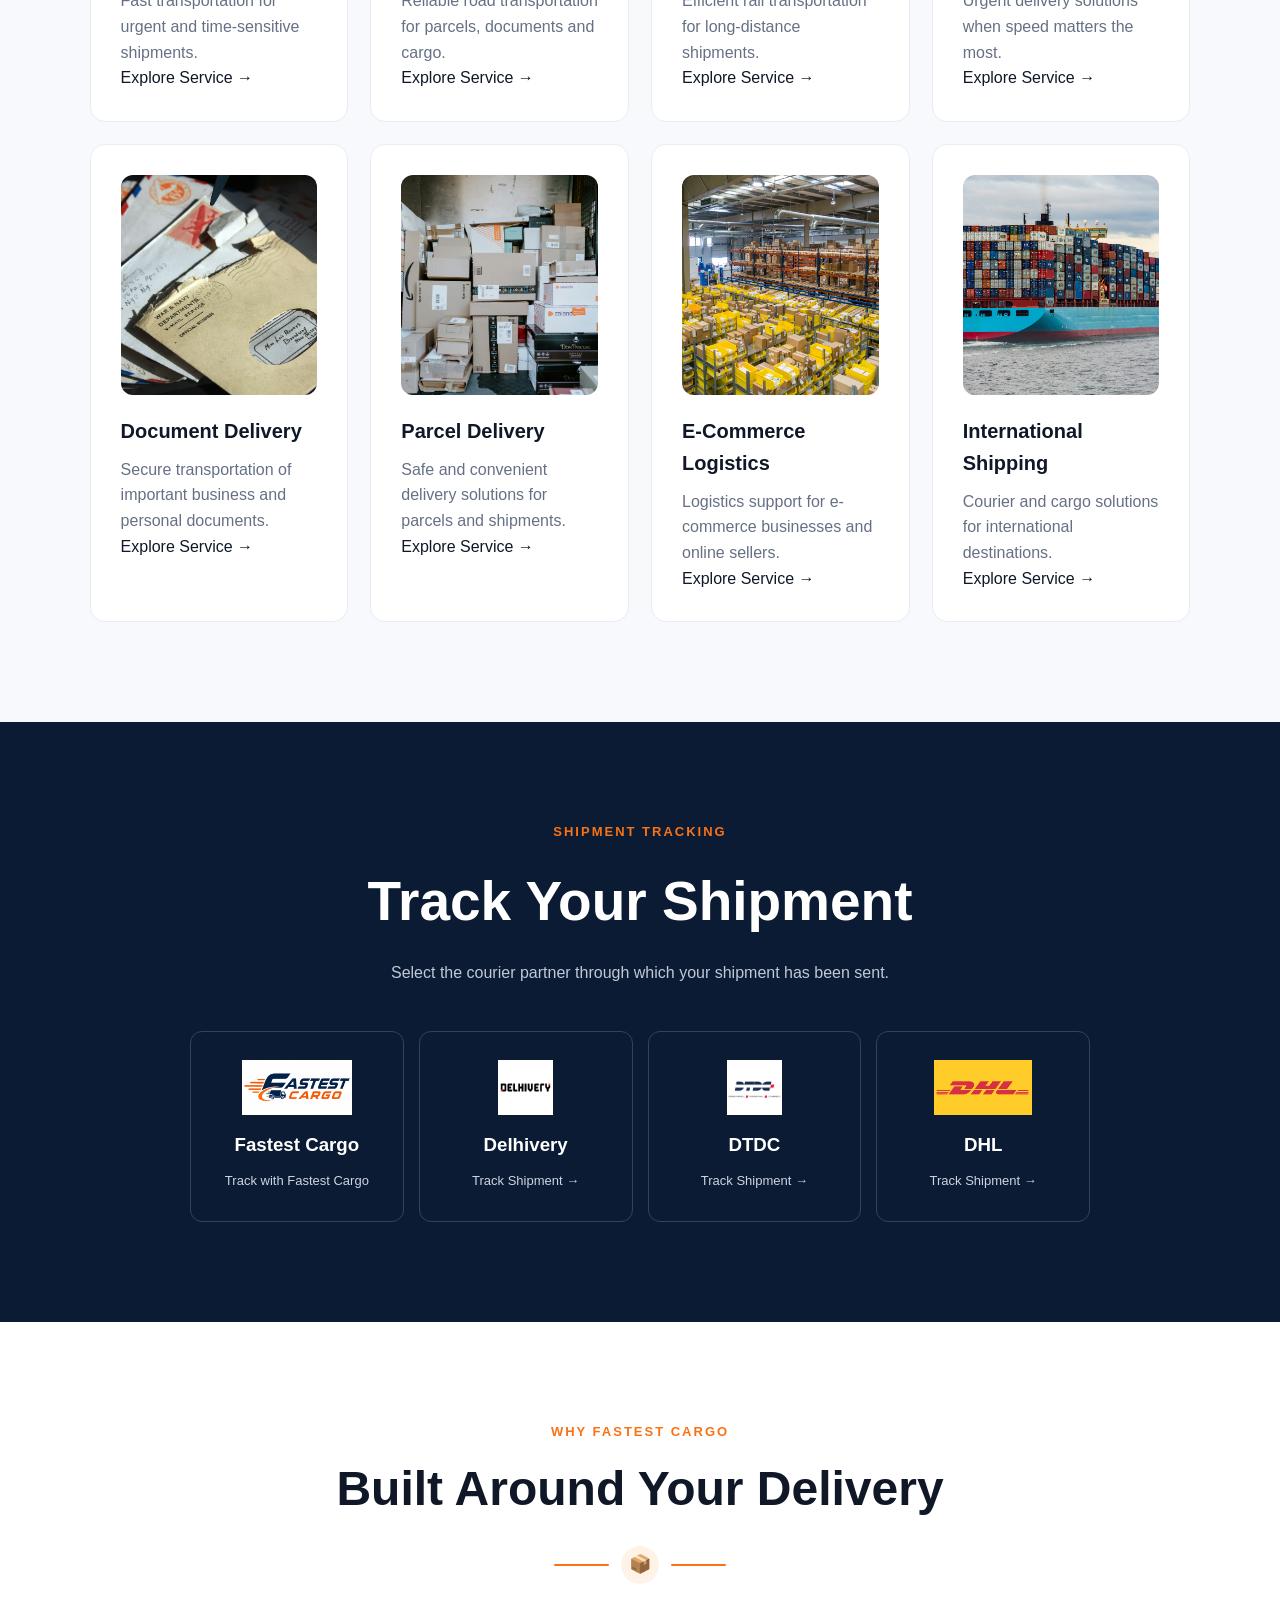
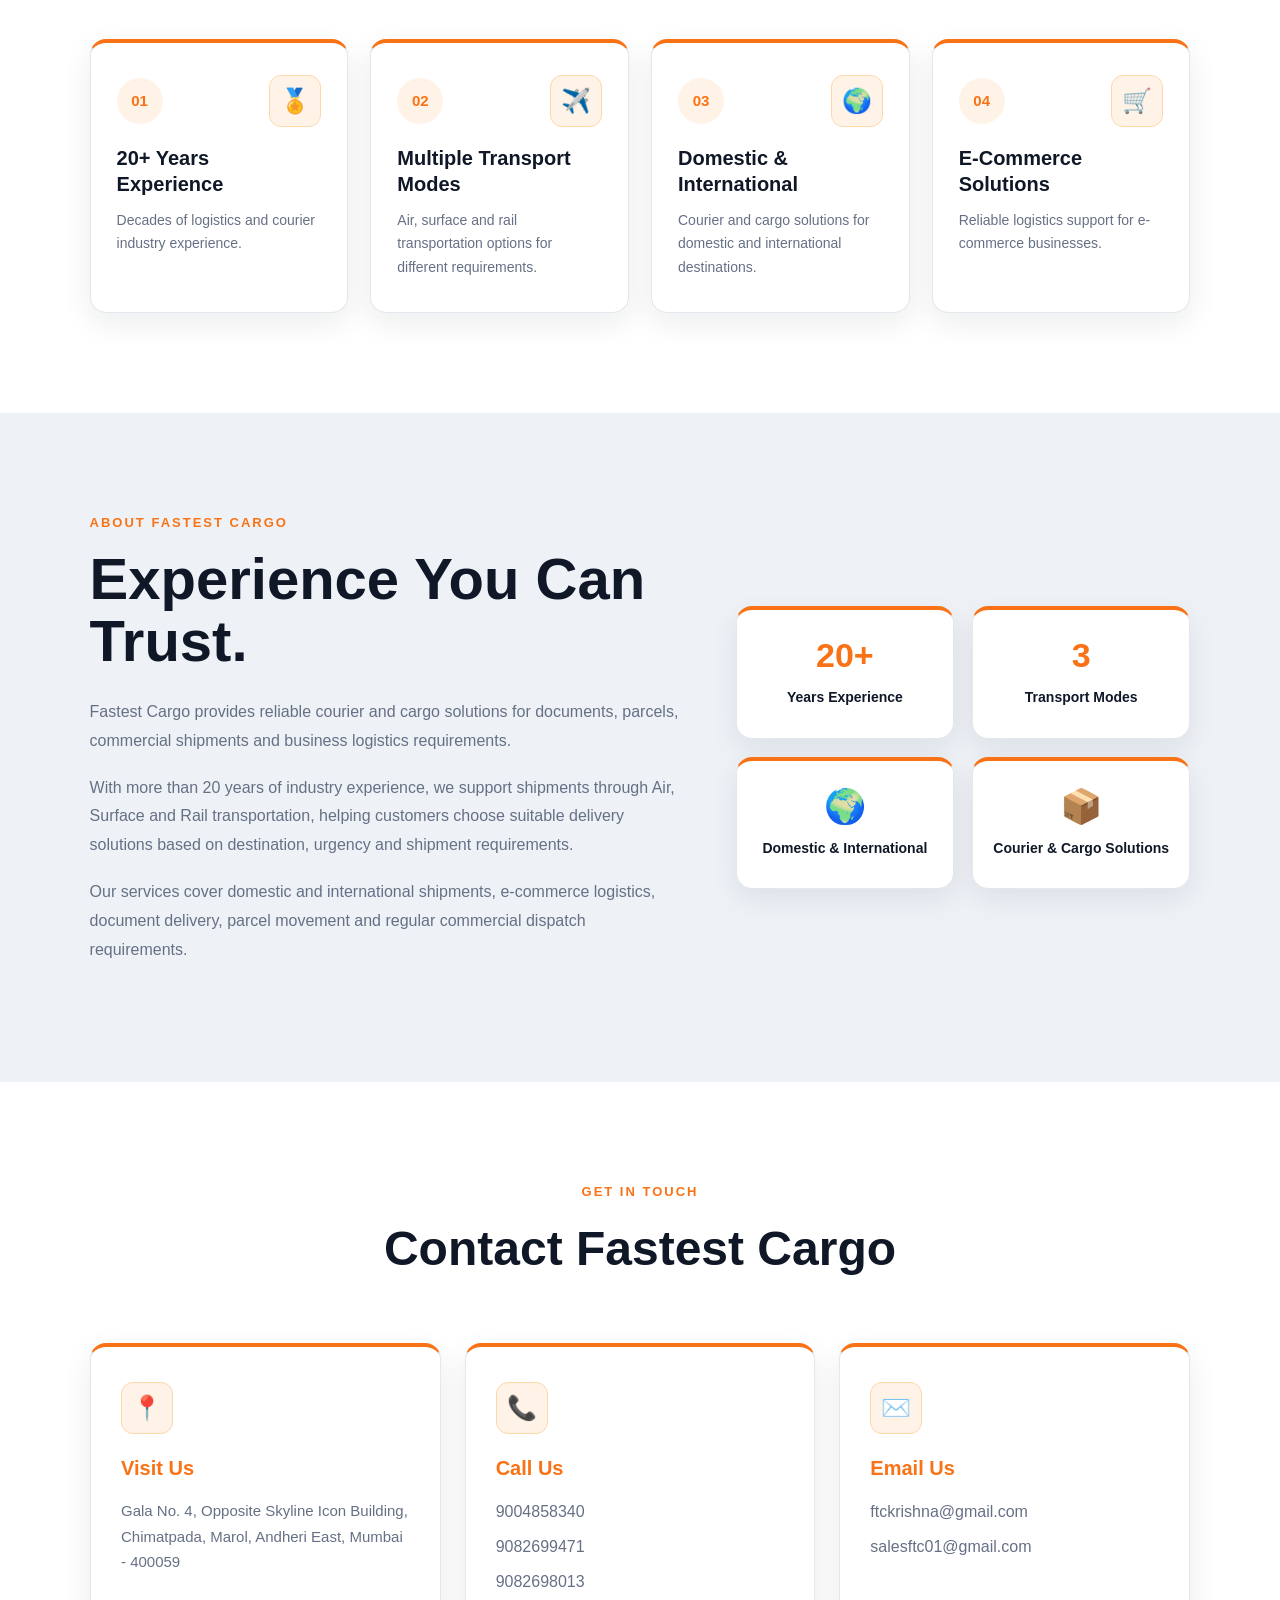
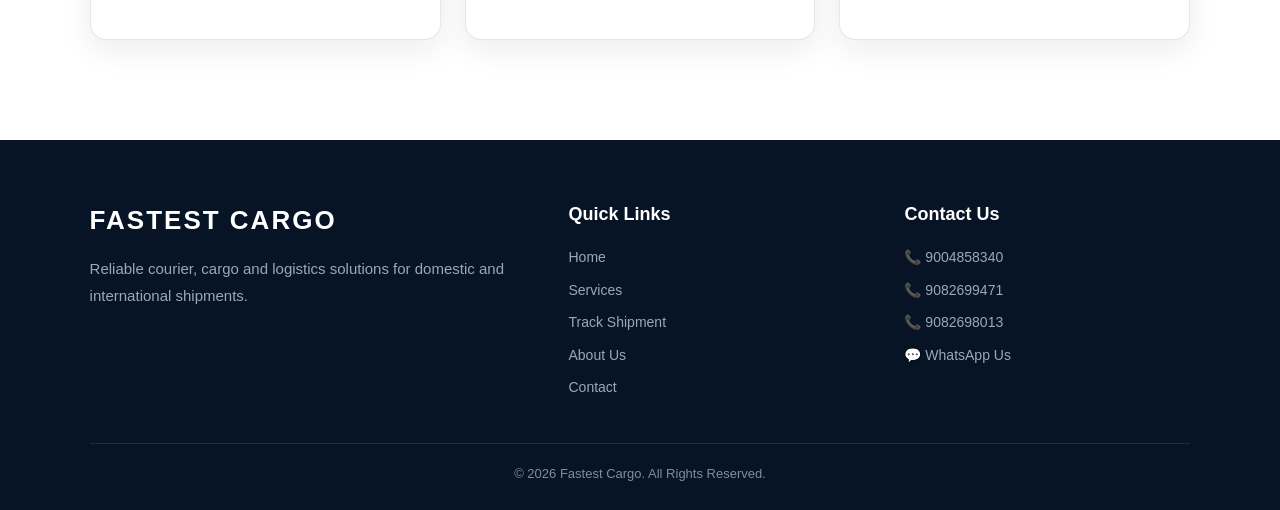
==== commit 78657e3f: "Update print statement from 'Hello' to 'Goodbye'" ====
--- a/index.html
+++ b/index.html
@@ -343,7 +343,44 @@
 
                 
 
-    <!-- DTDC -->
+    <!-- FASTEST CARGO -->
+
+<div class="tracking-card" onclick="openTracking()" style="cursor: pointer;">
+
+    <img
+        src="fastest.tracking.jpeg"
+        alt="Fastest Cargo"
+        class="tracking-logo"
+    >
+
+    <h3>Fastest Cargo</h3>
+
+    <span>
+        Track with Fastest Cargo
+    </span>
+
+</div>
+
+
+<!-- DELHIVERY -->
+
+<a
+    href="https://www.delhivery.com/tracking"
+    class="tracking-card"
+    target="_blank"
+    rel="noopener noreferrer"
+>
+    <img src="delhivery-logo.png" alt="Delhivery" class="tracking-logo">
+
+    <h3>Delhivery</h3>
+
+    <span>
+        Track Shipment →
+    </span>
+</a>
+
+
+<!-- DTDC -->
 
 <a
     href="https://www.dtdc.com/track-your-shipment/"
@@ -361,24 +398,6 @@
 </a>
 
 
-<!-- DELHIVERY -->
-
-<a
-    href="https://www.delhivery.com/tracking"
-    class="tracking-card"
-    target="_blank"
-    rel="noopener noreferrer"
->
-    <img src="delhivery-logo.png" alt="Delhivery" class="tracking-logo">
-
-    <h3>Delhivery</h3>
-
-    <span>
-        Track Shipment →
-    </span>
-</a>
-
-
 <!-- DHL -->
 
 <a
@@ -395,23 +414,6 @@
         Track Shipment →
     </span>
 </a>
-
-
-<!-- FASTEST CARGO -->
-
-<div class="tracking-card" onclick="openTracking()" style="cursor: pointer;">
-
-    <img
-        src="fastest.tracking.jpeg"
-        alt="Fastest Cargo"
-        class="tracking-logo"
-    >
-
-    <h3>Fastest Cargo</h3>
-    <span>Track with Fastest Cargo</span>
-
-</div>
-
     </section>
 
 
@@ -642,6 +644,13 @@
 >
     ftckrishna@gmail.com
 </a>
+<a
+    href="https://mail.google.com/mail/?view=cm&fs=1&to=salesftc01@gmail.com"
+    target="_blank"
+    rel="noopener noreferrer"
+>
+    salesftc01@gmail.com
+</a>
 
             </div>
 
@@ -799,4 +808,4 @@
 
 </body>
 
-</html>+</html>
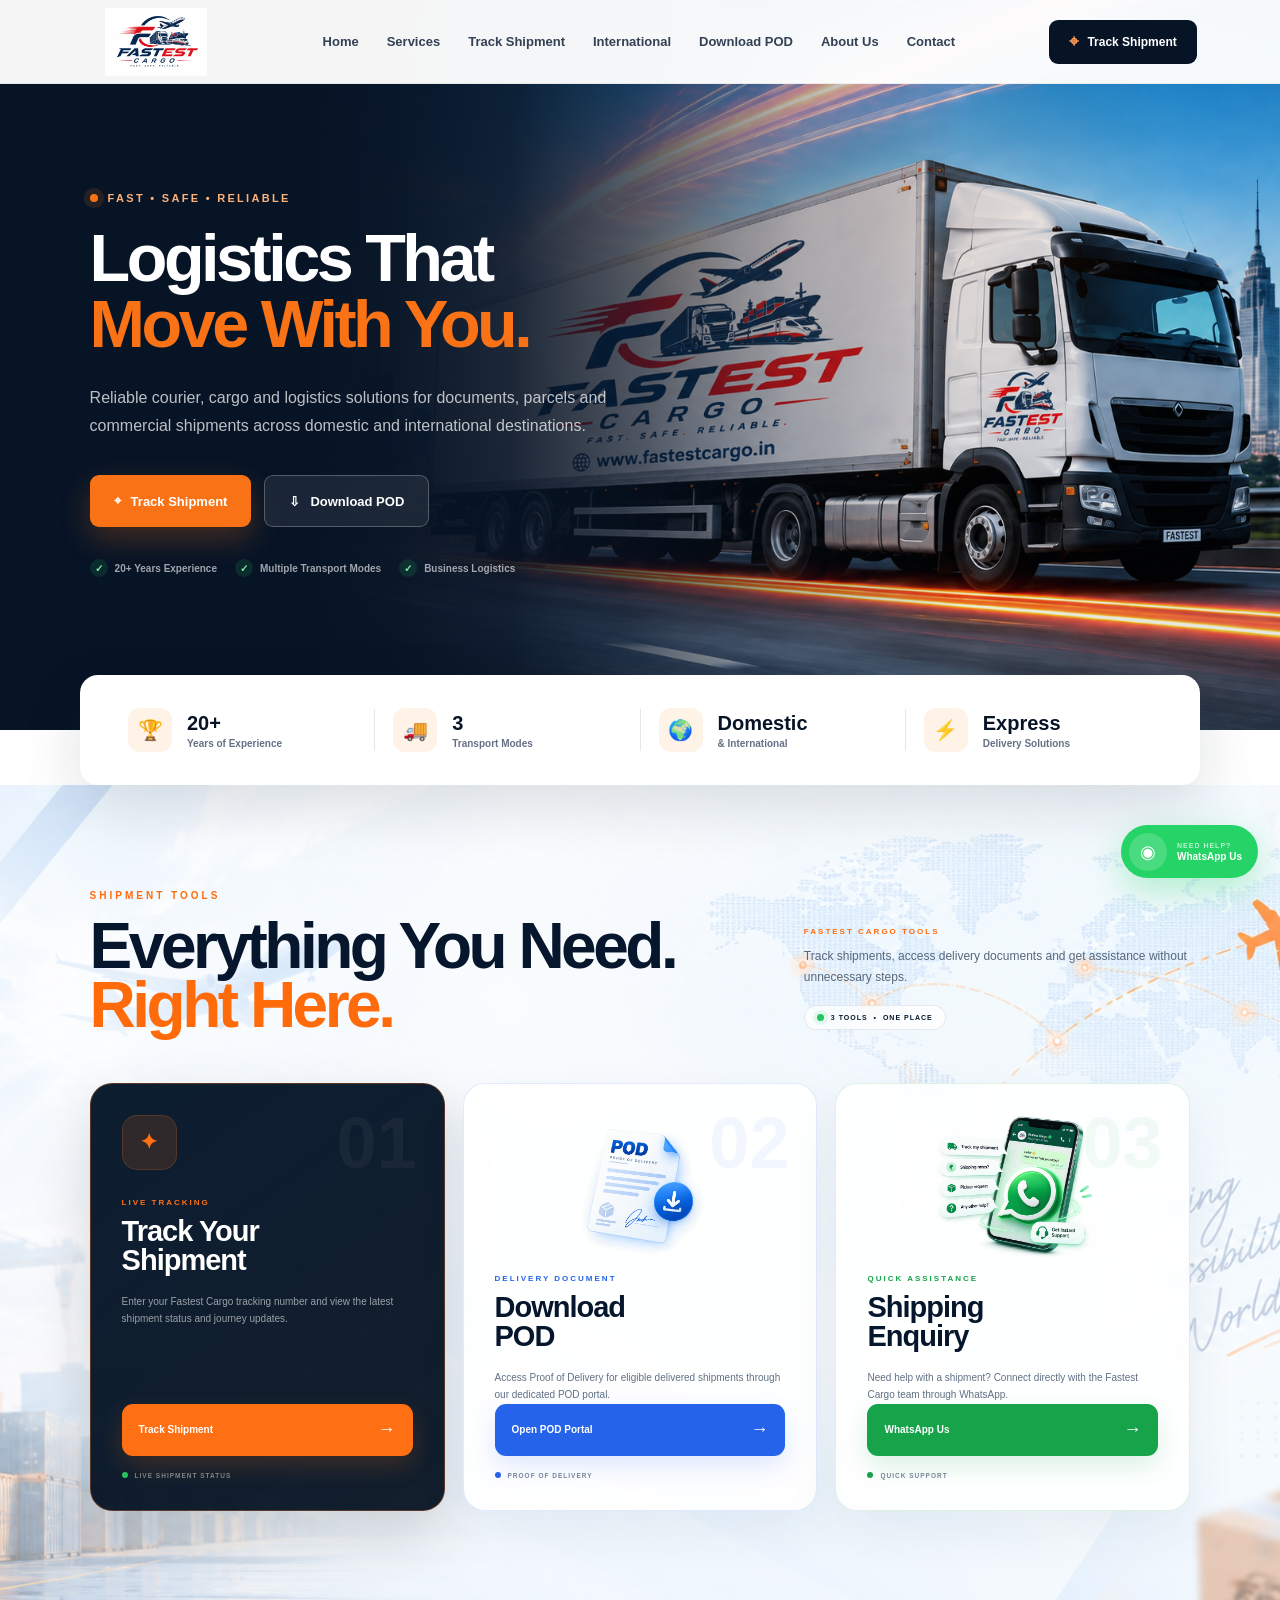
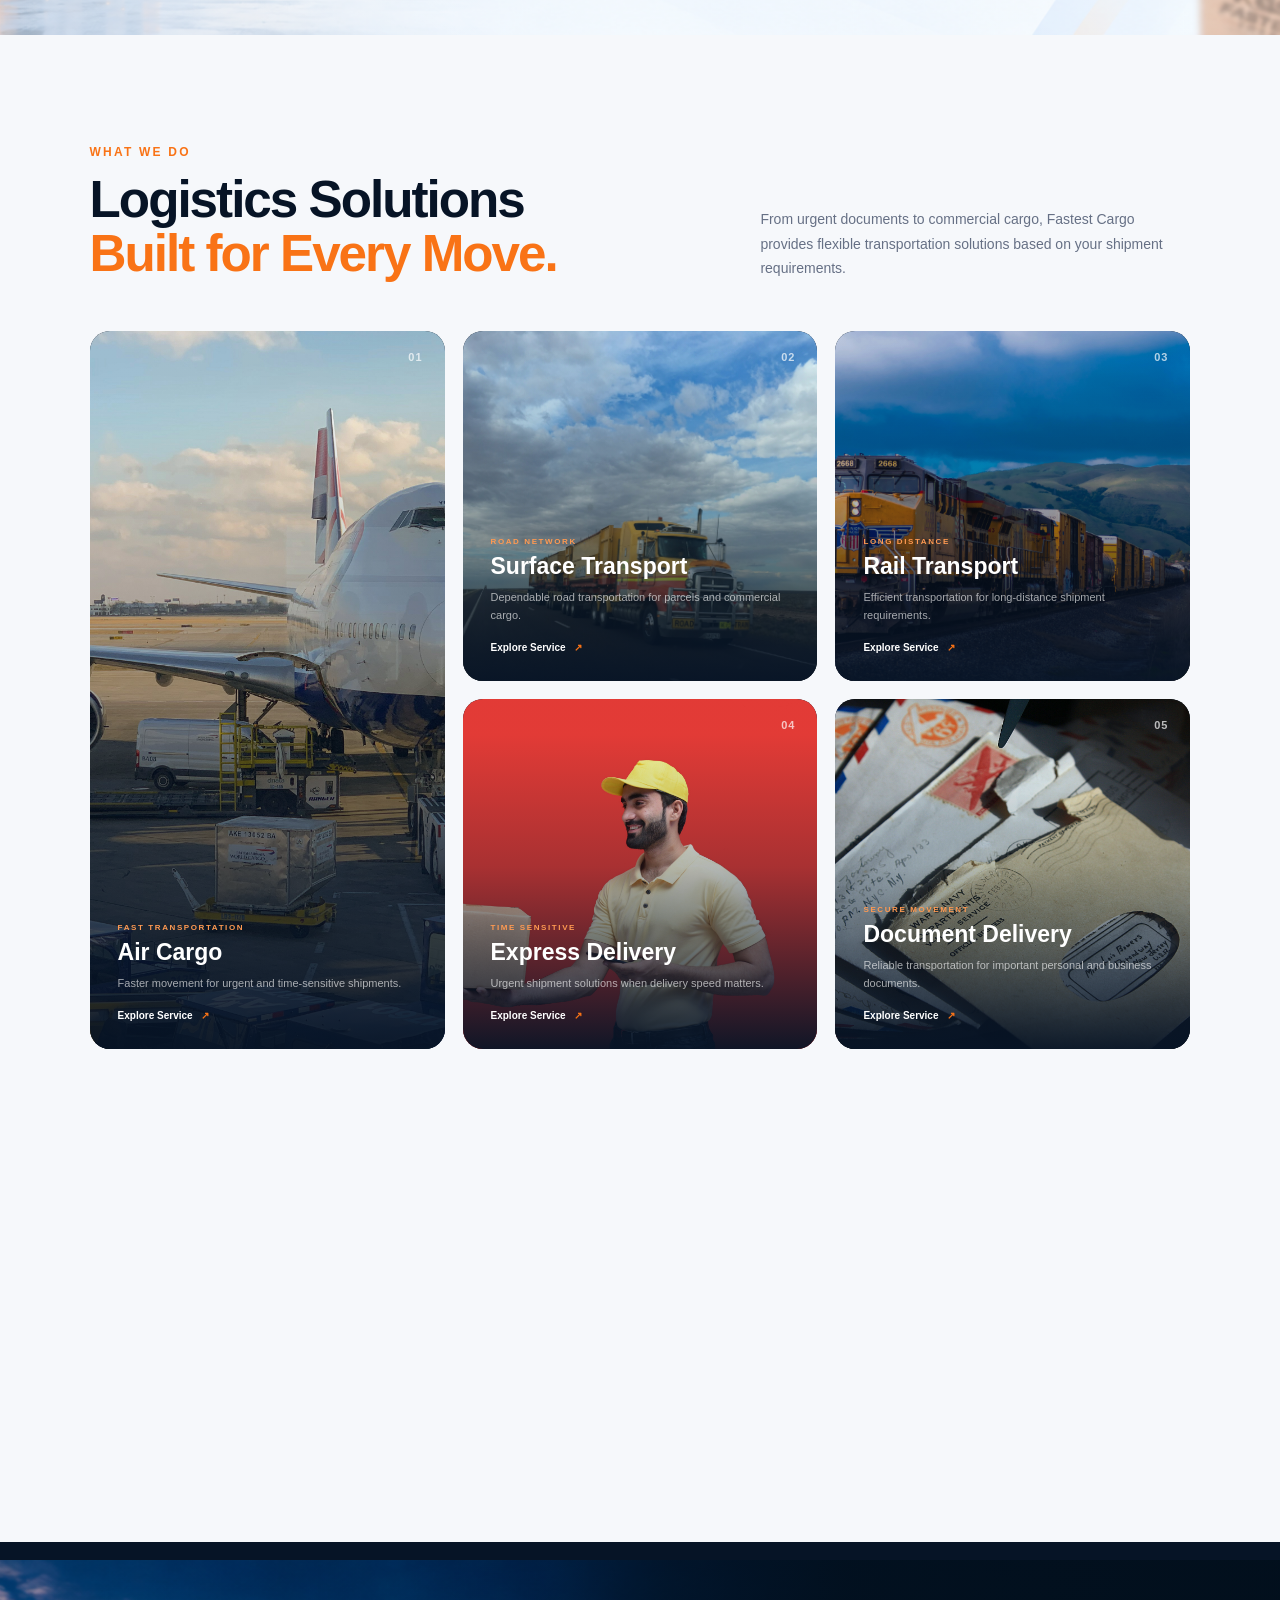
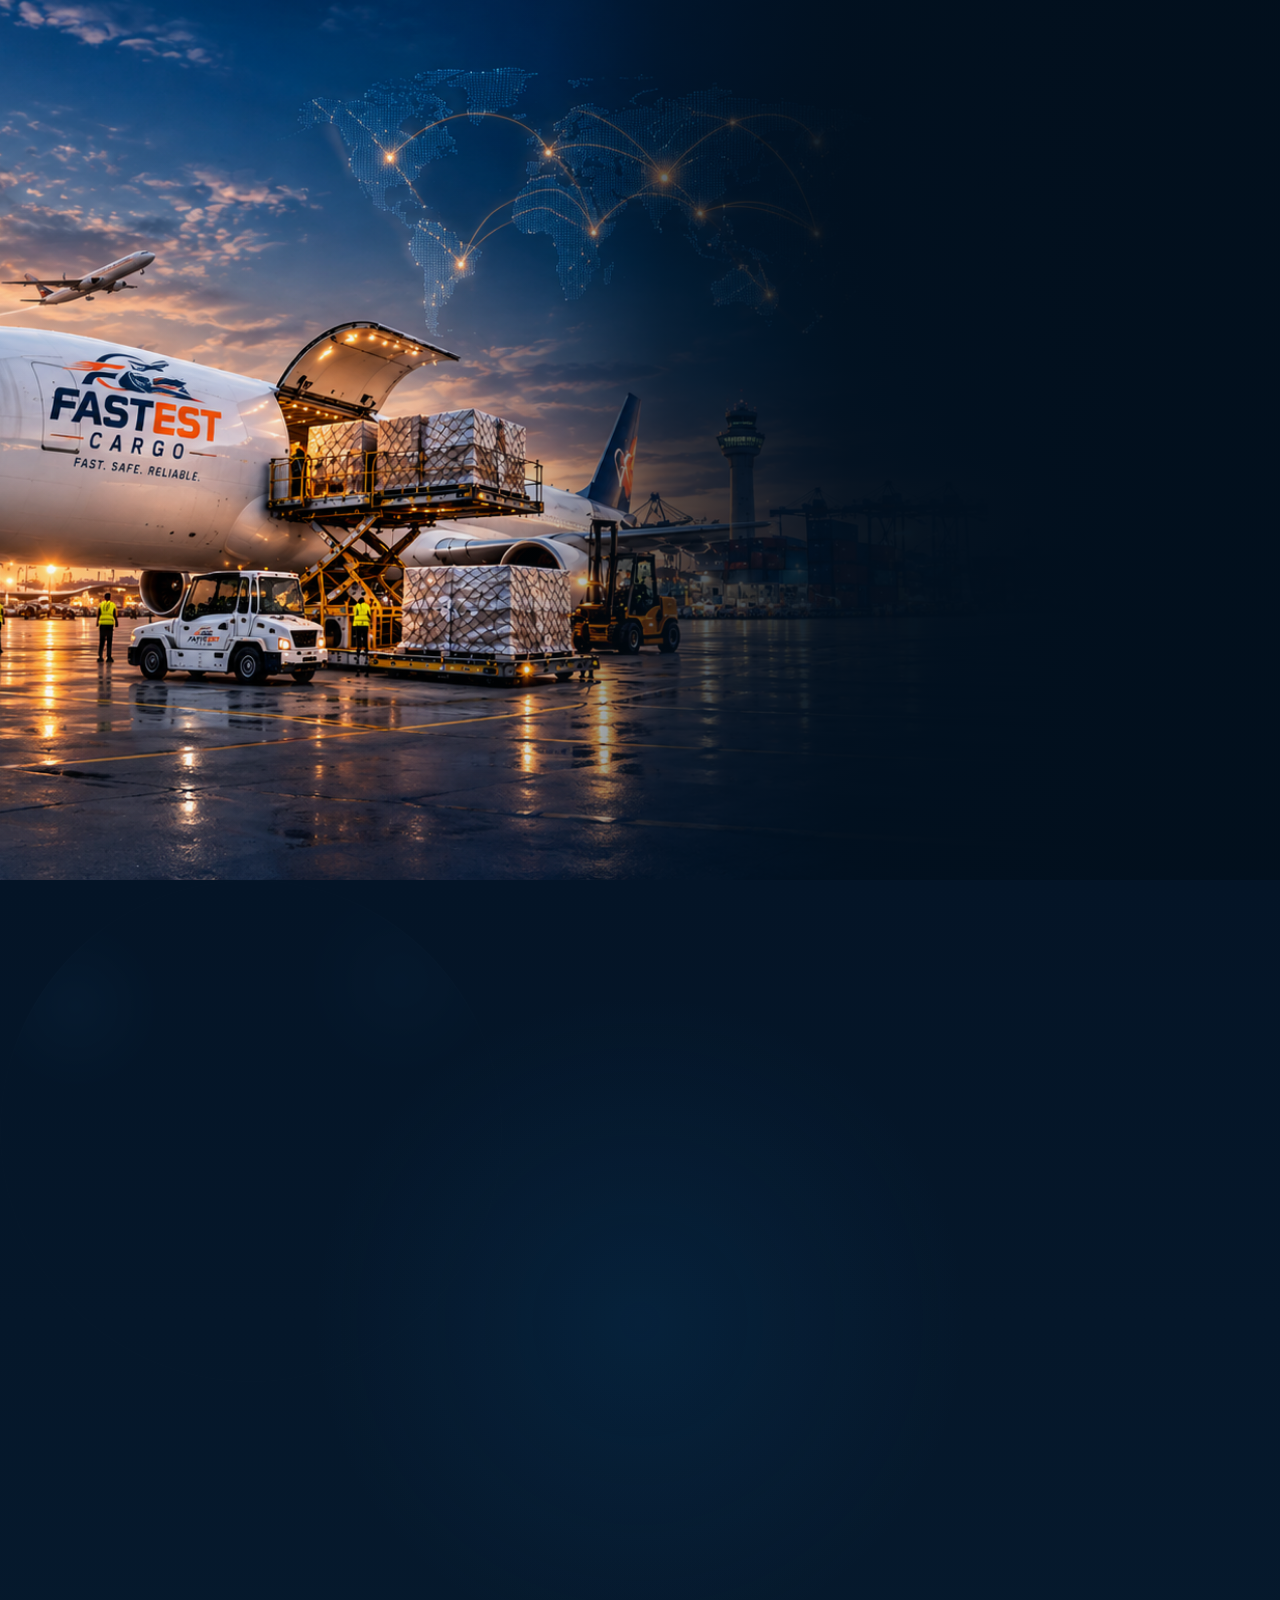
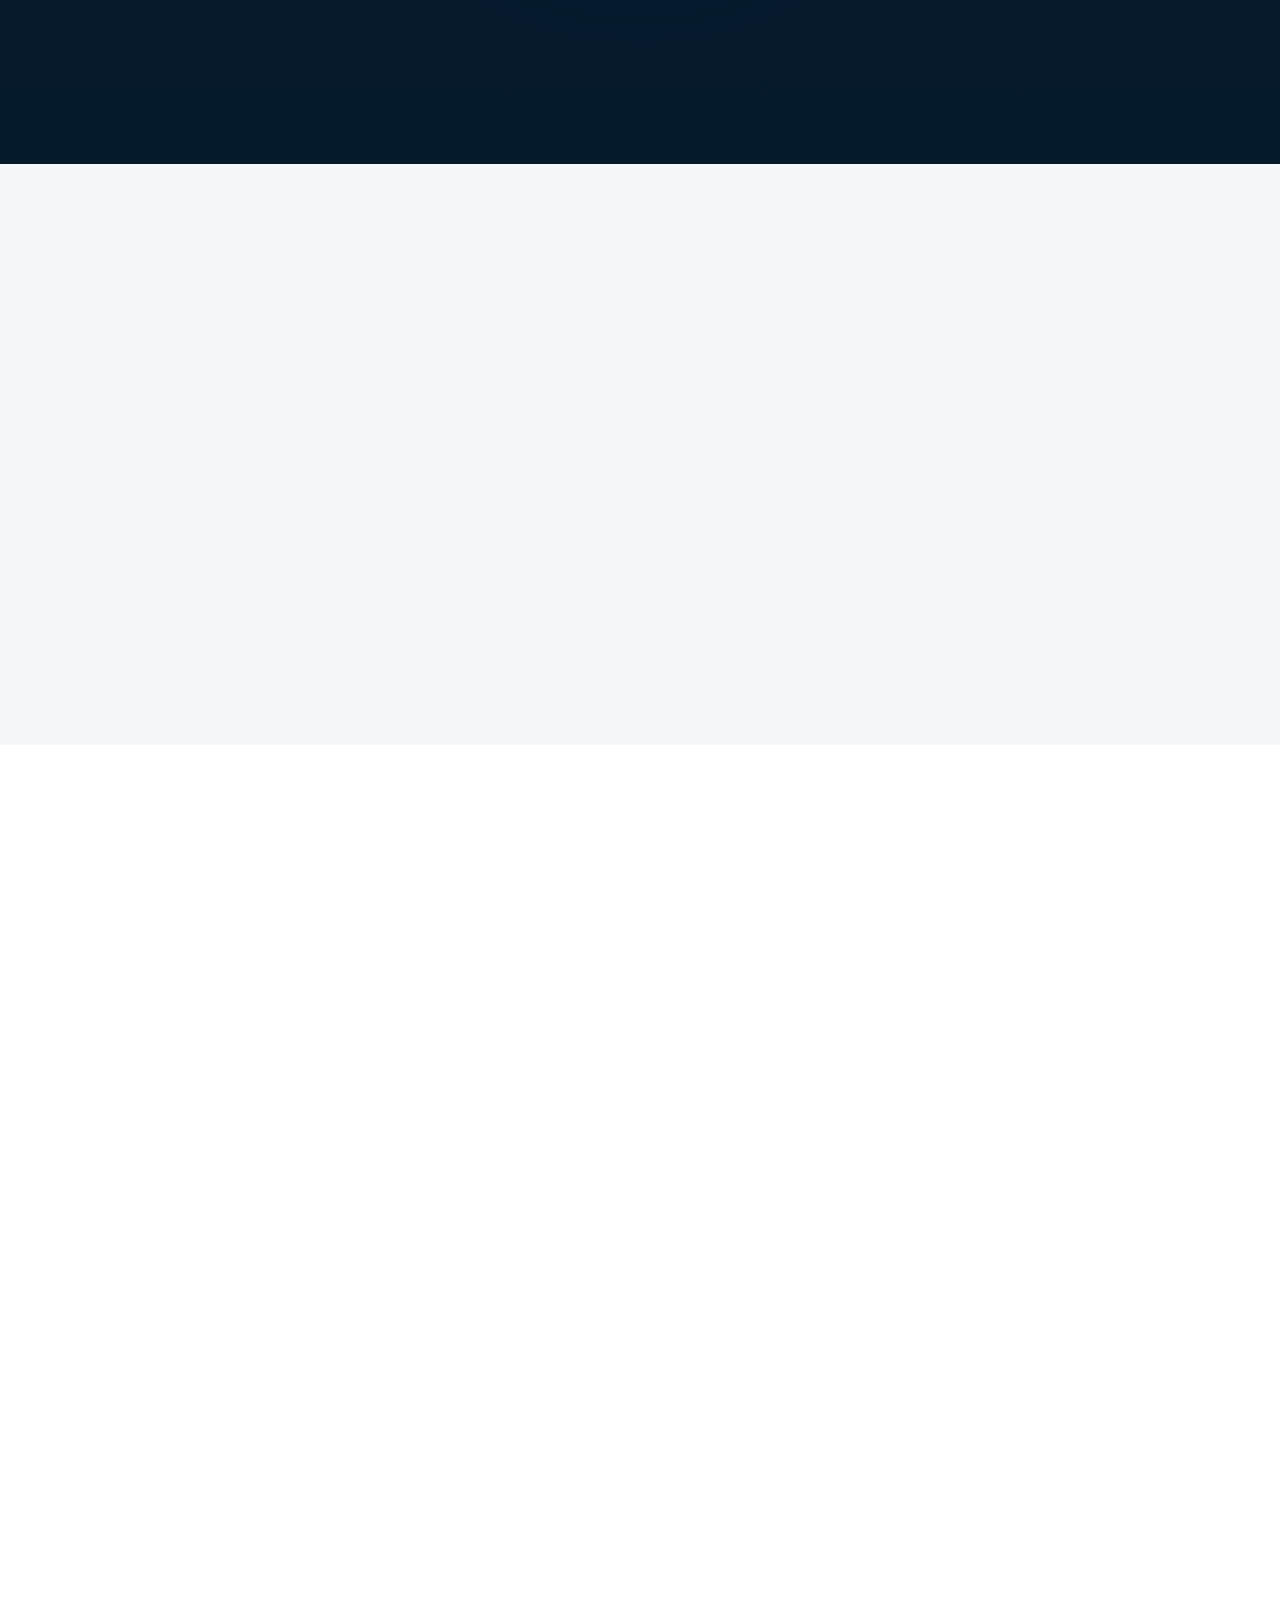
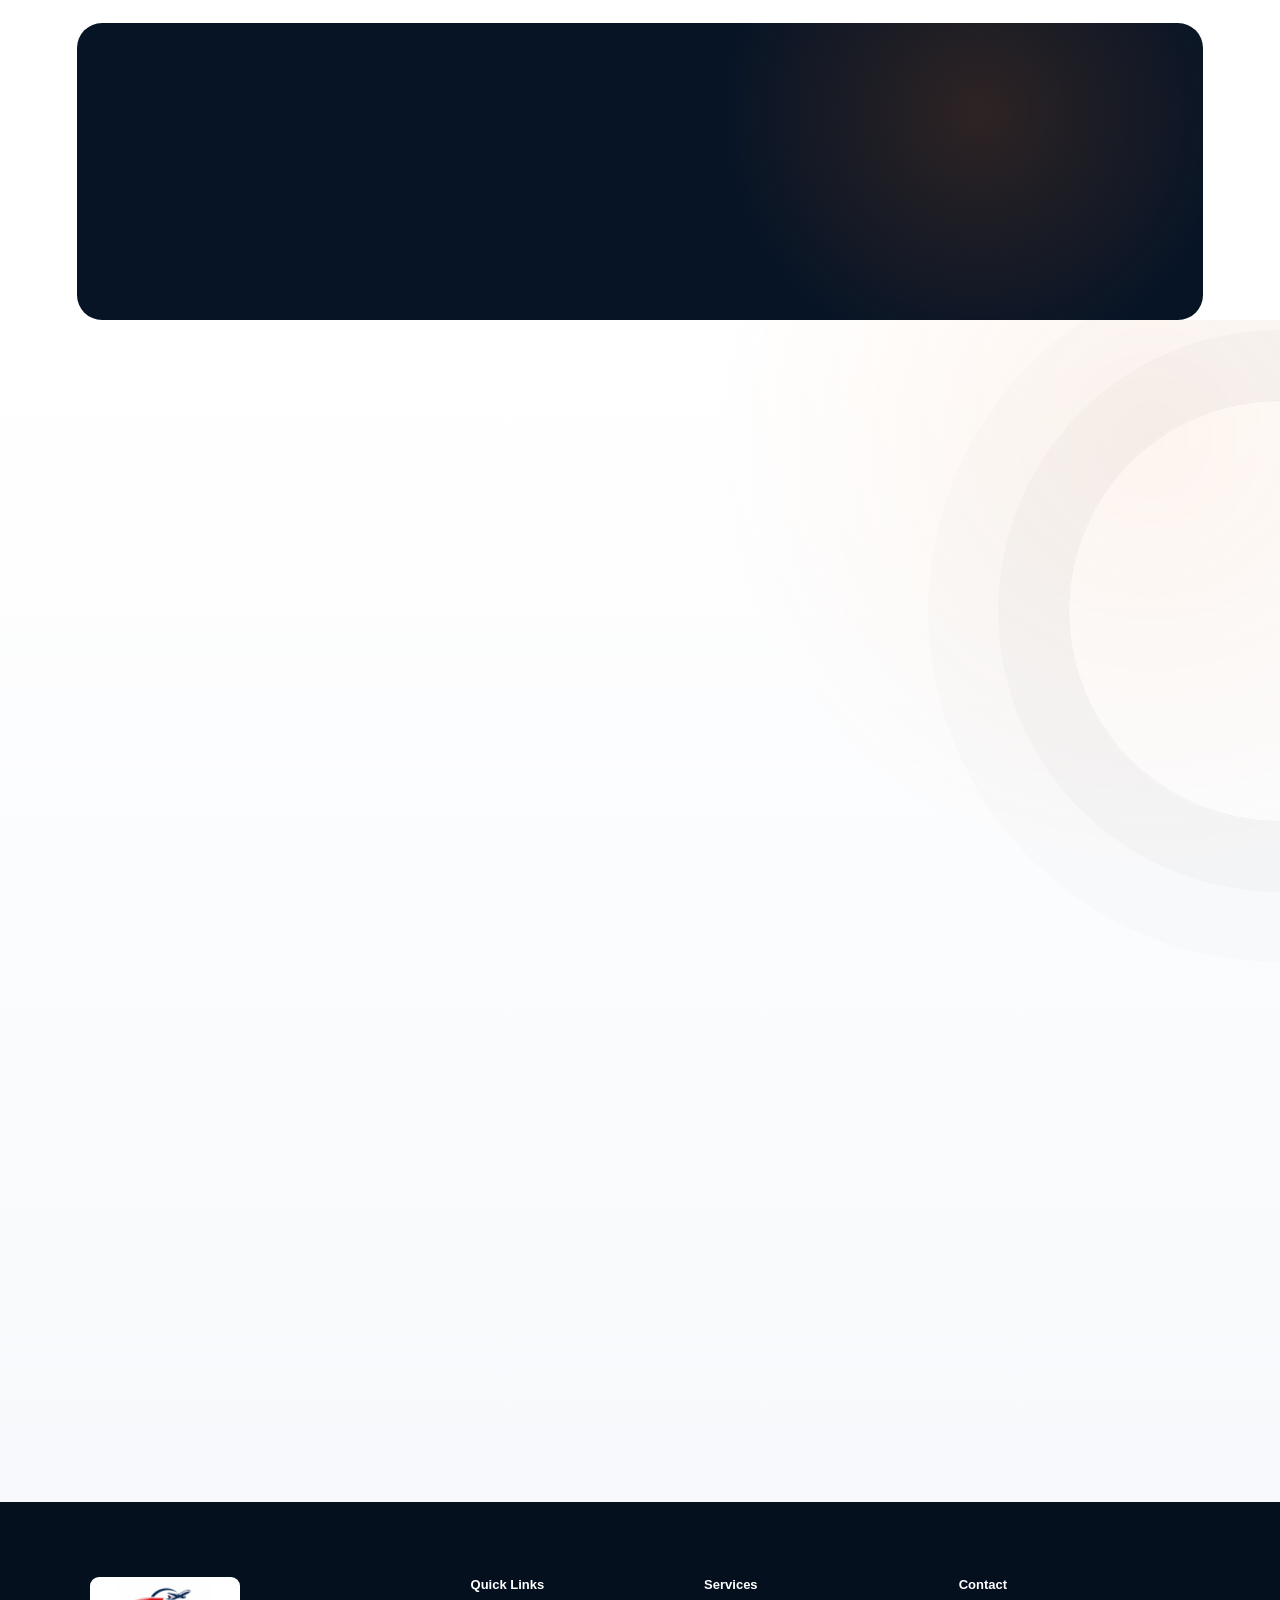
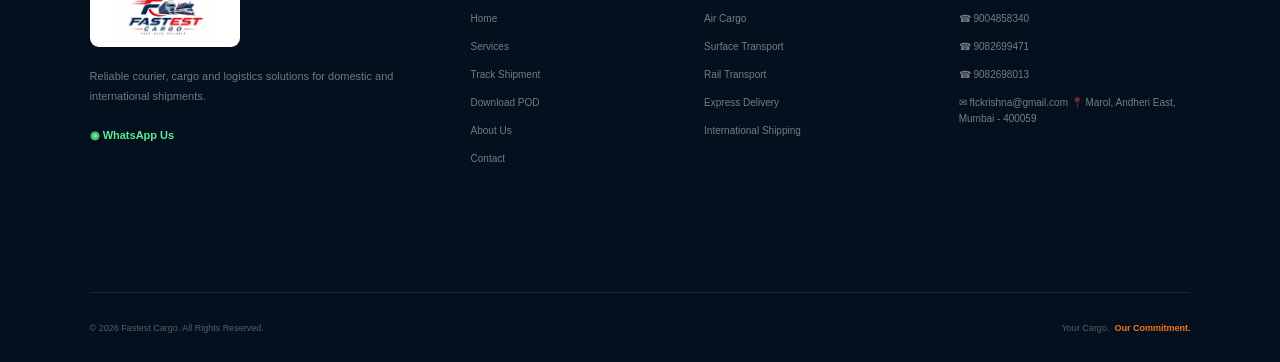
==== commit 940896ae: "Add files via upload" ====
--- a/index.html
+++ b/index.html
@@ -5,807 +5,2076 @@
     <meta charset="UTF-8">
     <meta name="viewport" content="width=device-width, initial-scale=1.0">
 
-    <title>Fastest Cargo | Courier & Logistics</title>
+    <meta name="description"
+        content="Fastest Cargo - Reliable courier, cargo and logistics solutions for domestic and international shipments.">
+
+    <title>Fastest Cargo | Courier, Cargo & Logistics</title>
 
     <link rel="stylesheet" href="style.css">
 </head>
 
 <body>
 
-    <!-- NAVIGATION -->
-    <header class="navbar">
-
-        <div class="logo">
-    <img src="fastest-cargo.jpeg" alt="Fastest Cargo">
-</div>
-        <nav>
+    <!-- =====================================================
+                         NAVIGATION
+    ====================================================== -->
+
+    <header class="navbar" id="navbar">
+
+        <a href="#home" class="nav-brand">
+            <img src="fastest-cargo.jpeg" alt="Fastest Cargo">
+        </a>
+
+        <nav class="nav-links" id="navLinks">
             <a href="#home">Home</a>
             <a href="#services">Services</a>
             <a href="#tracking">Track Shipment</a>
+            <a href="#international">International</a>
+            <a href="pod.html">Download POD</a>
             <a href="#about">About Us</a>
             <a href="#contact">Contact</a>
         </nav>
 
-        <a href="#tracking" class="nav-btn">
-            Track Shipment
-        </a>
+        <div class="nav-actions">
+
+            <a href="#tracking" class="nav-track-btn">
+    <span>⌖</span>
+    Track Shipment
+</a>
+
+            <button
+                class="menu-toggle"
+                id="menuToggle"
+                aria-label="Open navigation menu"
+            >
+                <span></span>
+                <span></span>
+                <span></span>
+            </button>
+
+        </div>
 
     </header>
 
 
-    <!-- HERO -->
-    <section class="hero" id="home">
-
-        <div class="hero-content">
-
-            <p class="small-title">
-                FAST • SAFE • RELIABLE
+    <!-- =====================================================
+                            HERO
+    ====================================================== -->
+
+    <main>
+
+        <section class="hero" id="home">
+
+            <div class="hero-overlay"></div>
+
+            <div class="hero-container">
+
+                <div class="hero-content reveal">
+
+                    <div class="hero-eyebrow">
+                        <span class="eyebrow-dot"></span>
+                        FAST • SAFE • RELIABLE
+                    </div>
+
+                    <h1>
+                        Logistics That<br>
+                        <span>Move With You.</span>
+                    </h1>
+
+                    <p class="hero-description">
+                        Reliable courier, cargo and logistics solutions for
+                        documents, parcels and commercial shipments across
+                        domestic and international destinations.
+                    </p>
+
+                    <div class="hero-buttons">
+                     <a href="#tracking" class="btn btn-orange">
+    <span>⌖</span>
+    Track Shipment
+</a>
+                         <a
+                            href="pod.html"
+                            class="btn btn-glass"
+                        >
+                            <span>⇩</span>
+                            Download POD
+                        </a>
+
+                    </div>
+
+                    <div class="hero-trust">
+
+                        <div class="hero-trust-item">
+                            <span class="trust-check">✓</span>
+                            <span>20+ Years Experience</span>
+                        </div>
+
+                        <div class="hero-trust-item">
+                            <span class="trust-check">✓</span>
+                            <span>Multiple Transport Modes</span>
+                        </div>
+
+                        <div class="hero-trust-item">
+                            <span class="trust-check">✓</span>
+                            <span>Business Logistics</span>
+                        </div>
+
+                    </div>
+
+                </div>
+
+
+                
+            </div>
+
+            <div class="hero-scroll">
+                <span>SCROLL TO EXPLORE</span>
+                <div class="scroll-line"></div>
+            </div>
+
+        </section>
+
+
+        <!-- =====================================================
+                         FLOATING STATS
+        ====================================================== -->
+
+        <section class="stats-section">
+
+            <div class="stats-container">
+
+                <div class="stat-card reveal">
+                    <div class="stat-icon">🏆</div>
+
+                    <div>
+                        <strong>20+</strong>
+                        <span>Years of Experience</span>
+                    </div>
+                </div>
+
+                <div class="stat-divider"></div>
+
+                <div class="stat-card reveal">
+                    <div class="stat-icon">🚚</div>
+
+                    <div>
+                        <strong>3</strong>
+                        <span>Transport Modes</span>
+                    </div>
+                </div>
+
+                <div class="stat-divider"></div>
+
+                <div class="stat-card reveal">
+                    <div class="stat-icon">🌍</div>
+
+                    <div>
+                        <strong>Domestic</strong>
+                        <span>& International</span>
+                    </div>
+                </div>
+
+                <div class="stat-divider"></div>
+
+                <div class="stat-card reveal">
+                    <div class="stat-icon">⚡</div>
+
+                    <div>
+                        <strong>Express</strong>
+                        <span>Delivery Solutions</span>
+                    </div>
+                </div>
+
+            </div>
+
+        </section>
+
+
+        <!-- =====================================================
+                        QUICK ACTIONS
+        ====================================================== -->
+
+        <section class="shipment-tools-premium" id="shipment-tools">
+
+    <div class="shipment-tools-bg"></div>
+    <div class="shipment-tools-overlay"></div>
+
+    <div class="section-container shipment-tools-container">
+
+        <!-- TOP HEADING -->
+        <div class="shipment-tools-header">
+
+            <div class="shipment-tools-title">
+                <p class="shipment-tools-label">SHIPMENT TOOLS</p>
+
+                <h2>
+                    Everything You Need.<br>
+                    <span>Right Here.</span>
+                </h2>
+            </div>
+
+            <div class="shipment-tools-intro">
+                <span class="tools-mini-label">FASTEST CARGO TOOLS</span>
+
+                <p>
+                    Track shipments, access delivery documents
+                    and get assistance without unnecessary steps.
+                </p>
+
+                <div class="tools-status">
+                    <span></span>
+                    3 TOOLS &nbsp;•&nbsp; ONE PLACE
+                </div>
+            </div>
+
+        </div>
+
+
+        <!-- =========================
+             TOOL CARDS
+        ========================== -->
+
+        <div class="shipment-tools-grid">
+
+            <!-- 01 TRACKING -->
+            <div class="shipment-tool-card tool-tracking">
+
+                <span class="tool-number">01</span>
+
+                <div class="tool-icon tracking-icon">
+                    ✦
+                </div>
+
+                <div class="tool-card-content">
+
+                    <span class="tool-category">
+                        LIVE TRACKING
+                    </span>
+
+                    <h3>
+                        Track Your<br>Shipment
+                    </h3>
+
+                    <p>
+                        Enter your Fastest Cargo tracking number
+                        and view the latest shipment status and
+                        journey updates.
+                    </p>
+
+                </div>
+
+                <a href="#tracking" class="tool-action-btn">
+                    <span>Track Shipment</span>
+                    <strong>→</strong>
+                </a>
+
+                <div class="tool-bottom-status">
+                    <i></i>
+                    LIVE SHIPMENT STATUS
+                </div>
+
+            </div>
+
+
+            <!-- 02 POD -->
+            <div class="shipment-tool-card tool-pod">
+
+                <span class="tool-number">02</span>
+
+                <div class="tool-visual tool-pod-visual">
+    <img src="pod.png" alt="Proof of Delivery">
+</div>
+
+                <div class="tool-card-content">
+
+                    <span class="tool-category">
+                        DELIVERY DOCUMENT
+                    </span>
+
+                    <h3>
+                        Download<br>POD
+                    </h3>
+
+                    <p>
+                        Access Proof of Delivery for eligible
+                        delivered shipments through our
+                        dedicated POD portal.
+                    </p>
+
+                </div>
+
+                <a href="pod.html" class="tool-action-btn">
+                    <span>Open POD Portal</span>
+                    <strong>→</strong>
+                </a>
+
+                <div class="tool-bottom-status">
+                    <i></i>
+                    PROOF OF DELIVERY
+                </div>
+
+            </div>
+
+
+            <!-- 03 WHATSAPP -->
+            <div class="shipment-tool-card tool-enquiry">
+
+                <span class="tool-number">03</span>
+
+                <div class="tool-visual tool-whatsapp-visual">
+    <img src="whatsapp.png" alt="Fastest Cargo WhatsApp Support">
+</div>
+
+                <div class="tool-card-content">
+
+                    <span class="tool-category">
+                        QUICK ASSISTANCE
+                    </span>
+
+                    <h3>
+                        Shipping<br>Enquiry
+                    </h3>
+
+                    <p>
+                        Need help with a shipment? Connect
+                        directly with the Fastest Cargo team
+                        through WhatsApp.
+                    </p>
+
+                </div>
+
+                <a
+                    href="https://wa.me/919082698013?text=Hello%20Fastest%20Cargo,%20I%20would%20like%20to%20make%20a%20shipping%20enquiry."
+                    target="_blank"
+                    rel="noopener noreferrer"
+                    class="tool-action-btn"
+                >
+                    <span>WhatsApp Us</span>
+                    <strong>→</strong>
+                </a>
+
+                <div class="tool-bottom-status">
+                    <i></i>
+                    QUICK SUPPORT
+                </div>
+
+            </div>
+
+        </div>
+
+    </div>
+
+</section>
+
+        <!-- =====================================================
+                           SERVICES
+        ====================================================== -->
+
+        <section class="services" id="services">
+
+            <div class="section-container">
+
+                <div class="section-heading reveal">
+
+                    <div>
+                        <p class="section-label">
+                            WHAT WE DO
+                        </p>
+
+                        <h2>
+                            Logistics Solutions<br>
+                            <span>Built for Every Move.</span>
+                        </h2>
+                    </div>
+
+                    <p class="section-heading-text">
+                        From urgent documents to commercial cargo,
+                        Fastest Cargo provides flexible transportation
+                        solutions based on your shipment requirements.
+                    </p>
+
+                </div>
+
+
+                <div class="services-grid">
+
+                    <!-- AIR -->
+
+                    <article
+                        class="service-card service-large reveal"
+                        onclick="openService('air')"
+                    >
+
+                        <div class="service-image">
+                            <img
+                                src="cargo-plane.jpg"
+                                alt="Air Cargo"
+                            >
+                        </div>
+
+                        <div class="service-overlay"></div>
+
+                        <div class="service-number">
+                            01
+                        </div>
+
+                        <div class="service-content">
+
+                            <span>FAST TRANSPORTATION</span>
+
+                            <h3>
+                                Air Cargo
+                            </h3>
+
+                            <p>
+                                Faster movement for urgent and
+                                time-sensitive shipments.
+                            </p>
+
+                            <button>
+                                Explore Service
+                                <span>↗</span>
+                            </button>
+
+                        </div>
+
+                    </article>
+
+
+                    <!-- SURFACE -->
+
+                    <article
+                        class="service-card reveal"
+                        onclick="openService('surface')"
+                    >
+
+                        <div class="service-image">
+                            <img
+                                src="cargo-truck.jpg"
+                                alt="Surface Transport"
+                            >
+                        </div>
+
+                        <div class="service-overlay"></div>
+
+                        <div class="service-number">
+                            02
+                        </div>
+
+                        <div class="service-content">
+
+                            <span>ROAD NETWORK</span>
+
+                            <h3>
+                                Surface Transport
+                            </h3>
+
+                            <p>
+                                Dependable road transportation for
+                                parcels and commercial cargo.
+                            </p>
+
+                            <button>
+                                Explore Service
+                                <span>↗</span>
+                            </button>
+
+                        </div>
+
+                    </article>
+
+
+                    <!-- RAIL -->
+
+                    <article
+                        class="service-card reveal"
+                        onclick="openService('rail')"
+                    >
+
+                        <div class="service-image">
+                            <img
+                                src="cargo-train.jpg"
+                                alt="Rail Transport"
+                            >
+                        </div>
+
+                        <div class="service-overlay"></div>
+
+                        <div class="service-number">
+                            03
+                        </div>
+
+                        <div class="service-content">
+
+                            <span>LONG DISTANCE</span>
+
+                            <h3>
+                                Rail Transport
+                            </h3>
+
+                            <p>
+                                Efficient transportation for
+                                long-distance shipment requirements.
+                            </p>
+
+                            <button>
+                                Explore Service
+                                <span>↗</span>
+                            </button>
+
+                        </div>
+
+                    </article>
+
+
+                    <!-- EXPRESS -->
+
+                    <article
+                        class="service-card reveal"
+                        onclick="openService('express')"
+                    >
+
+                        <div class="service-image">
+                            <img
+                                src="cargo-express.jpg"
+                                alt="Express Delivery"
+                            >
+                        </div>
+
+                        <div class="service-overlay"></div>
+
+                        <div class="service-number">
+                            04
+                        </div>
+
+                        <div class="service-content">
+
+                            <span>TIME SENSITIVE</span>
+
+                            <h3>
+                                Express Delivery
+                            </h3>
+
+                            <p>
+                                Urgent shipment solutions when
+                                delivery speed matters.
+                            </p>
+
+                            <button>
+                                Explore Service
+                                <span>↗</span>
+                            </button>
+
+                        </div>
+
+                    </article>
+
+
+                    <!-- DOCUMENT -->
+
+                    <article
+                        class="service-card reveal"
+                        onclick="openService('document')"
+                    >
+
+                        <div class="service-image">
+                            <img
+                                src="cargo-document.jpg"
+                                alt="Document Delivery"
+                            >
+                        </div>
+
+                        <div class="service-overlay"></div>
+
+                        <div class="service-number">
+                            05
+                        </div>
+
+                        <div class="service-content">
+
+                            <span>SECURE MOVEMENT</span>
+
+                            <h3>
+                                Document Delivery
+                            </h3>
+
+                            <p>
+                                Reliable transportation for important
+                                personal and business documents.
+                            </p>
+
+                            <button>
+                                Explore Service
+                                <span>↗</span>
+                            </button>
+
+                        </div>
+
+                    </article>
+
+
+                    <!-- PARCEL -->
+
+                    <article
+                        class="service-card reveal"
+                        onclick="openService('parcel')"
+                    >
+
+                        <div class="service-image">
+                            <img
+                                src="cargo-parcel.jpg"
+                                alt="Parcel Delivery"
+                            >
+                        </div>
+
+                        <div class="service-overlay"></div>
+
+                        <div class="service-number">
+                            06
+                        </div>
+
+                        <div class="service-content">
+
+                            <span>EVERYDAY SHIPPING</span>
+
+                            <h3>
+                                Parcel Delivery
+                            </h3>
+
+                            <p>
+                                Convenient shipping solutions for
+                                personal and commercial parcels.
+                            </p>
+
+                            <button>
+                                Explore Service
+                                <span>↗</span>
+                            </button>
+
+                        </div>
+
+                    </article>
+
+
+                    <!-- ECOMMERCE -->
+
+                    <article
+                        class="service-card service-wide reveal"
+                        onclick="openService('ecommerce')"
+                    >
+
+                        <div class="service-image">
+                            <img
+                                src="cargo-warehouse.jpg"
+                                alt="E-Commerce Logistics"
+                            >
+                        </div>
+
+                        <div class="service-overlay"></div>
+
+                        <div class="service-number">
+                            07
+                        </div>
+
+                        <div class="service-content">
+
+                            <span>BUSINESS LOGISTICS</span>
+
+                            <h3>
+                                E-Commerce Logistics
+                            </h3>
+
+                            <p>
+                                Flexible logistics support for
+                                online sellers, retailers and businesses.
+                            </p>
+
+                            <button>
+                                Explore Service
+                                <span>↗</span>
+                            </button>
+
+                        </div>
+
+                    </article>
+
+
+                    <!-- INTERNATIONAL -->
+
+                    <article
+                        class="service-card service-wide reveal"
+                        onclick="openService('international')"
+                    >
+
+                        <div class="service-image">
+                            <img
+                                src="cargo-ship.jpg"
+                                alt="International Shipping"
+                            >
+                        </div>
+
+                        <div class="service-overlay"></div>
+
+                        <div class="service-number">
+                            08
+                        </div>
+
+                        <div class="service-content">
+
+                            <span>GLOBAL SHIPPING</span>
+
+                            <h3>
+                                International Shipping
+                            </h3>
+
+                            <p>
+                                Courier and cargo solutions for
+                                shipments moving across global destinations.
+                            </p>
+
+                            <button>
+                                Explore Service
+                                <span>↗</span>
+                            </button>
+
+                        </div>
+
+                    </article>
+
+                </div>
+
+            </div>
+
+        </section>
+
+
+        <!-- =====================================================
+                     HOW YOUR SHIPMENT MOVES
+        ====================================================== -->
+
+        <!-- =====================================================
+     HOW IT MOVES - VISUAL JOURNEY
+====================================================== -->
+
+<section class="journey-image-section">
+
+    <div class="journey-image-wrap reveal">
+
+        <img
+            src="fastest-image.png"
+            alt="Fastest Cargo shipment journey from pickup to delivery"
+            class="journey-main-image"
+        >
+
+    </div>
+
+</section>
+
+          <!-- =====================================================
+     INTERNATIONAL LOGISTICS
+====================================================== -->
+
+<section class="international-section" id="international">
+
+    <div class="international-bg"></div>
+    <div class="international-overlay"></div>
+
+    <div class="international-container">
+
+        <!-- TOP CONTENT -->
+
+        <div class="international-header reveal">
+
+            <p class="international-label">
+                INTERNATIONAL LOGISTICS
             </p>
 
-            <h1>
-    Moving Your World,<br>
-    <span>Faster.</span>
-</h1>
+            <h2>
+                Shipping Beyond<br>
+                <span>Borders.</span>
+            </h2>
+
+            <p class="international-intro">
+                Reliable international courier and cargo solutions
+                connecting businesses and shipments across global destinations.
+            </p>
+
+            <div class="international-highlights">
+
+                <div>
+                    <span>◇</span>
+                    Safe
+                </div>
+
+                <div>
+                    <span>ϟ</span>
+                    Fast
+                </div>
+
+                <div>
+                    <span>⬡</span>
+                    Reliable
+                </div>
+
+                <div>
+                    <span>◎</span>
+                    Global Reach
+                </div>
+
+            </div>
+
+        </div>
+
+
+        <!-- SERVICE CARDS -->
+
+        <div class="international-services reveal">
+
+            <a
+                href="https://wa.me/919082698013?text=Hello%20Fastest%20Cargo,%20I%20have%20an%20International%20Documents%20shipping%20enquiry."
+                target="_blank"
+                rel="noopener noreferrer"
+                class="international-service-card"
+            >
+
+                <span class="international-service-icon">▤</span>
+
+                <h3>
+                    International<br>Documents
+                </h3>
+
+                <p>
+                    Secure movement of important documents
+                    to international destinations.
+                </p>
+
+                <strong>
+                    Enquire Now <span>→</span>
+                </strong>
+
+            </a>
+
+
+            <a
+                href="https://wa.me/919082698013?text=Hello%20Fastest%20Cargo,%20I%20have%20an%20International%20Parcel%20shipping%20enquiry."
+                target="_blank"
+                rel="noopener noreferrer"
+                class="international-service-card"
+            >
+
+                <span class="international-service-icon">◇</span>
+
+                <h3>
+                    International<br>Parcels
+                </h3>
+
+                <p>
+                    International parcel solutions for
+                    personal and business requirements.
+                </p>
+
+                <strong>
+                    Enquire Now <span>→</span>
+                </strong>
+
+            </a>
+
+
+            <a
+                href="https://wa.me/919082698013?text=Hello%20Fastest%20Cargo,%20I%20have%20an%20International%20Commercial%20Cargo%20enquiry."
+                target="_blank"
+                rel="noopener noreferrer"
+                class="international-service-card"
+            >
+
+                <span class="international-service-icon">▥</span>
+
+                <h3>
+                    Commercial<br>Cargo
+                </h3>
+
+                <p>
+                    Logistics solutions for commercial
+                    and business cargo requirements.
+                </p>
+
+                <strong>
+                    Enquire Now <span>→</span>
+                </strong>
+
+            </a>
+
+
+            <a
+                href="https://wa.me/919082698013?text=Hello%20Fastest%20Cargo,%20I%20have%20an%20International%20Air%20Freight%20enquiry."
+                target="_blank"
+                rel="noopener noreferrer"
+                class="international-service-card"
+            >
+
+                <span class="international-service-icon">✈</span>
+
+                <h3>
+                    Air<br>Freight
+                </h3>
+
+                <p>
+                    Air freight solutions for time-sensitive
+                    international cargo requirements.
+                </p>
+
+                <strong>
+                    Enquire Now <span>→</span>
+                </strong>
+
+            </a>
+
+        </div>
+
+
+        <!-- NETWORK STRIP -->
+
+        <div class="international-network reveal">
+
+            <div class="international-network-title">
+
+                <span>GLOBAL SHIPPING NETWORK</span>
+
+                <strong>
+                    Connecting shipments across international destinations.
+                </strong>
+
+            </div>
+
+
+            <div class="international-destinations">
+
+    <span>
+        <img src="uae.png" alt="UAE Flag">
+        UAE
+    </span>
+
+    <span>
+        <img src="usa.png" alt="USA Flag">
+        USA
+    </span>
+
+    <span>
+        <img src="ukk.png" alt="UK Flag">
+        UK
+    </span>
+
+    <span>
+        <img src="singapore.png" alt="Singapore Flag">
+        Singapore
+    </span>
+
+    <span>
+        <img src="china.png" alt="China Flag">
+        China
+    </span>
+
+    <span>
+        <img src="germany.png" alt="Germany Flag">
+        Germany
+    </span>
+
+    <span>
+        <img src="australia.png" alt="Australia Flag">
+        Australia
+    </span>
+
+    <span class="worldwide-destination">
+        ◎ Worldwide
+    </span>
+
+</div>
+
+
+        <!-- CTA -->
+
+        <div class="international-cta reveal">
+
+            <div class="international-cta-copy">
+
+                <span class="international-cta-icon">
+                    ◉
+                </span>
+
+                <div>
+
+                    <h3>
+                        Need to Ship Internationally?
+                    </h3>
+
+                    <p>
+                        From documents to commercial cargo, talk to our team
+                        for the right international logistics solution.
+                    </p>
+
+                </div>
+
+            </div>
+
+
+            <div class="international-cta-buttons">
+
+                <a
+                    href="https://wa.me/919082698013?text=Hello%20Fastest%20Cargo,%20I%20would%20like%20a%20quote%20for%20an%20international%20shipment.%0A%0APickup:%20%0ADestination%20Country:%20%0AShipment%20Type:%20%0AWeight:%20"
+                    target="_blank"
+                    rel="noopener noreferrer"
+                    class="international-quote-btn"
+                >
+                    Get International Quote
+                    <span>→</span>
+                </a>
+
+
+                <a
+                    href="https://wa.me/919082698013?text=Hello%20Fastest%20Cargo,%20I%20have%20an%20international%20shipping%20enquiry."
+                    target="_blank"
+                    rel="noopener noreferrer"
+                    class="international-whatsapp-btn"
+                >
+                    WhatsApp Us
+                    <span>↗</span>
+                </a>
+
+            </div>
+
+        </div>
+
+    </div>
+
+</section>
+        <!-- =====================================================
+                           TRACKING
+        ====================================================== -->
+
+        
+         <!-- =====================================================
+     PREMIUM MULTI-CARRIER TRACKING
+====================================================== -->
+
+<section class="tracking carrier-tracking" id="tracking">
+
+    <div class="section-container">
+
+        <!-- HEADING -->
+
+        <div class="carrier-heading reveal">
+
+            <p class="section-label">
+                TRACK YOUR SHIPMENT
+            </p>
+
+            <h2>
+                One Tracking. <span>All Carriers.</span>
+            </h2>
 
             <p>
-                Reliable courier and cargo solutions for
-                domestic and international shipments.
+                Track your shipment across Fastest Cargo and our
+                partner networks in one place.
             </p>
 
-            <div class="hero-buttons">
-
-                <a href="#tracking" class="primary-btn">
-                    Track Shipment
-                </a>
-
-                <a
-    href="https://wa.me/919082698013?text=Hello%20Fastest%20Cargo,%20I%20would%20like%20to%20make%20a%20shipping%20enquiry."
-    class="secondary-btn"
-    target="_blank"
+        </div>
+
+
+        <!-- 4 TRACKING BOXES -->
+
+        <div class="carrier-grid">
+
+
+            <!-- FASTEST CARGO -->
+
+            <div class="carrier-card carrier-fastest reveal">
+
+                <div class="carrier-visual fastest-visual">
+
+                    <img
+                        src="fastest-ca.png"
+                        alt="Fastest Cargo"
+                    >
+
+                    <div class="carrier-visual-overlay"></div>
+
+                    
+                </div>
+
+
+                <div class="carrier-card-body">
+
+                    <h3>Track Fastest Cargo</h3>
+
+                    <p>
+                        Enter your Fastest Cargo AWB number
+                    </p>
+
+                    <div class="carrier-input-display">
+                        <span>⌕</span>
+                        <span>Enter AWB number</span>
+                    </div>
+
+                    <button
+                        type="button"
+                        class="carrier-track-button fastest-track-button"
+                        onclick="openTracking()"
+                    >
+                        <span>⌕</span>
+                        Track Shipment
+                    </button>
+
+                    <div class="carrier-card-footer">
+                        <span>◈</span>
+                        Real-time updates
+                        <i></i>
+                        Our own network
+                    </div>
+
+                </div>
+
+            </div>
+
+
+
+            <!-- DELHIVERY -->
+
+            <div class="carrier-card carrier-delhivery reveal">
+
+                <div class="carrier-visual">
+
+                    <img
+    src="TRACK-DELIVERY.png"
+    alt="Delhivery Logistics"
 >
-    WhatsApp Us
-</a>
-
-            </div>
-
-        </div>
-
-
-        <!-- FASTEST CARGO TRUCK IMAGE -->
-
-
-    </section>
-
-
-    <!-- EXPERIENCE -->
-
-    <section class="experience">
-
-        <div class="experience-box">
-
-            <h2>20+</h2>
-
-            <p>
-                Years of Industry Experience
-            </p>
-
-        </div>
-
-
-        <div class="experience-box">
-
-            <h2>Domestic</h2>
-
-            <p>
-                & International Shipping
-            </p>
-
-        </div>
-
-
-        <div class="experience-box">
-
-            <h2>Express</h2>
-
-            <p>
-                Delivery Solutions
-            </p>
-
-        </div>
-
-    </section>
-
-
-    <!-- SERVICES -->
-
-<section class="services" id="services">
-
-    <div class="section-heading">
-
-        <p>WHAT WE DO</p>
-
-        <h2>Our Services</h2>
-
-        <span>
-            Complete courier, cargo and logistics solutions
-            for businesses and individuals.
-        </span>
+                    <div class="carrier-visual-overlay"></div>
+
+                    
+
+                </div>
+
+
+                <div class="carrier-card-body">
+
+                    <h3>Track Delhivery</h3>
+
+                    <p>
+                        Continue to Delhivery official tracking
+                    </p>
+
+                    <div class="carrier-input-display">
+                        <span>⌕</span>
+                        <span>Delhivery tracking portal</span>
+                    </div>
+
+                    <a
+                        href="https://www.delhivery.com/track/package"
+                        target="_blank"
+                        rel="noopener noreferrer"
+                        class="carrier-track-button delhivery-track-button"
+                    >
+                        Track on Delhivery
+                        <span>↗</span>
+                    </a>
+
+                    <div class="carrier-card-footer">
+                        <span>◎</span>
+                        Redirects to official Delhivery tracking
+                    </div>
+
+                </div>
+
+            </div>
+
+
+
+            <!-- DTDC -->
+
+            <div class="carrier-card carrier-dtdc reveal">
+
+                <div class="carrier-visual">
+
+                    <img
+    src="DTDC-TRACK.png"
+    alt="DTDC Logistics"
+>
+
+                    <div class="carrier-visual-overlay"></div>
+
+                    
+
+                </div>
+
+
+                <div class="carrier-card-body">
+
+                    <h3>Track DTDC</h3>
+
+                    <p>
+                        Continue to DTDC official tracking
+                    </p>
+
+                    <div class="carrier-input-display">
+                        <span>⌕</span>
+                        <span>DTDC tracking portal</span>
+                    </div>
+
+                    <a
+                        href="https://www.dtdc.in/trace.asp"
+                        target="_blank"
+                        rel="noopener noreferrer"
+                        class="carrier-track-button dtdc-track-button"
+                    >
+                        Track on DTDC
+                        <span>↗</span>
+                    </a>
+
+                    <div class="carrier-card-footer">
+                        <span>◎</span>
+                        Redirects to official DTDC tracking
+                    </div>
+
+                </div>
+
+            </div>
+
+
+
+            <!-- DHL -->
+
+            <div class="carrier-card carrier-dhl reveal">
+
+                <div class="carrier-visual">
+
+                    <img
+    src="DHL-TRACK.png"
+    alt="DHL Logistics"
+>
+
+                    <div class="carrier-visual-overlay"></div>
+
+                    
+                </div>
+
+
+                <div class="carrier-card-body">
+
+                    <h3>Track DHL</h3>
+
+                    <p>
+                        Continue to DHL official tracking
+                    </p>
+
+                    <div class="carrier-input-display">
+                        <span>⌕</span>
+                        <span>DHL tracking portal</span>
+                    </div>
+
+                    <a
+                        href="https://www.dhl.com/in-en/home/tracking.html"
+                        target="_blank"
+                        rel="noopener noreferrer"
+                        class="carrier-track-button dhl-track-button"
+                    >
+                        Track on DHL
+                        <span>↗</span>
+                    </a>
+
+                    <div class="carrier-card-footer">
+                        <span>◎</span>
+                        Redirects to official DHL tracking
+                    </div>
+
+                </div>
+
+            </div>
+
+        </div>
+
+
+        <!-- BOTTOM FEATURES -->
+
+        <div class="carrier-features reveal">
+
+            <div>
+                <span class="carrier-feature-icon">ϟ</span>
+
+                <section>
+                    <strong>Real-Time Tracking</strong>
+                    <small>Get latest shipment updates</small>
+                </section>
+            </div>
+
+
+            <div>
+                <span class="carrier-feature-icon">◇</span>
+
+                <section>
+                    <strong>Multiple Carriers</strong>
+                    <small>Track all partners in one place</small>
+                </section>
+            </div>
+
+
+            <div>
+                <span class="carrier-feature-icon">◎</span>
+
+                <section>
+                    <strong>Domestic & International</strong>
+                    <small>Worldwide shipment tracking</small>
+                </section>
+            </div>
+
+
+            <div>
+                <span class="carrier-feature-icon">◷</span>
+
+                <section>
+                    <strong>Fast & Reliable</strong>
+                    <small>Accurate and up-to-date information</small>
+                </section>
+            </div>
+
+        </div>
 
     </div>
 
-
-    <div class="service-grid">
-
-
-        <!-- AIR CARGO -->
-
-        <div class="service-card" onclick="openService('air')">
-
-    <div class="service-image">
+</section>
+
+        <!-- =====================================================
+                        WHY FASTEST CARGO
+        ====================================================== -->
+
+        <!-- =====================================================
+     WHY FASTEST CARGO - PREMIUM IMAGE
+====================================================== -->
+
+<section class="why-image-section">
+
+    <div class="why-image-wrap reveal">
+
         <img
-            src="cargo-plane.jpg"
-            alt="Air Cargo"
+            src="fastest.m.png"
+            alt="Why Fastest Cargo - Built Around Your Delivery"
+            class="why-premium-image"
         >
+
     </div>
 
-    <h3>Air Cargo</h3>
-
-    <p>
-        Fast transportation for urgent and
-        time-sensitive shipments.
+</section>
+
+
+        <!-- =====================================================
+                            ABOUT
+        ====================================================== -->
+
+        <section class="about" id="about">
+
+            <div class="section-container about-container">
+
+                <div class="about-visual reveal">
+
+                    <div class="about-image">
+                        <img
+                            src="cargo-warehouse.jpg"
+                            alt="Fastest Cargo Logistics"
+                        >
+                    </div>
+
+                    <div class="about-experience-card">
+
+                        <strong>
+                            20+
+                        </strong>
+
+                        <span>
+                            YEARS OF<br>
+                            INDUSTRY EXPERIENCE
+                        </span>
+
+                    </div>
+
+                    <div class="about-small-card">
+                        <span>📦</span>
+
+                        <div>
+                            <strong>
+                                Courier & Cargo
+                            </strong>
+
+                            <small>
+                                Logistics Solutions
+                            </small>
+                        </div>
+                    </div>
+
+                </div>
+
+
+                <div class="about-content about-content-premium reveal">
+
+    <div class="about-eyebrow">
+        <span></span>
+        ABOUT FASTEST CARGO
+    </div>
+
+    <h2>
+        Experience You<br>
+        <span>Can Trust.</span>
+    </h2>
+
+    <p class="about-lead">
+        Reliable logistics built around your shipment,
+        your timeline and your business.
     </p>
 
-    <span class="service-link">
-        Explore Service →
-    </span>
+    <p class="about-description">
+        With more than <strong>20 years of industry experience</strong>,
+        Fastest Cargo provides dependable courier and cargo solutions
+        for documents, parcels and commercial shipments.
+    </p>
+
+    <p class="about-description">
+        From Air, Surface and Rail transportation to domestic,
+        international and e-commerce logistics, we help customers
+        choose the right movement solution for every requirement.
+    </p>
+
+
+    <div class="about-premium-features">
+
+        <div class="about-premium-feature">
+            <span class="about-feature-icon">✈</span>
+
+            <div>
+                <strong>Multi-Mode Logistics</strong>
+                <small>Air • Surface • Rail</small>
+            </div>
+        </div>
+
+
+        <div class="about-premium-feature">
+            <span class="about-feature-icon">⌖</span>
+
+            <div>
+                <strong>Domestic Network</strong>
+                <small>Reliable shipment movement</small>
+            </div>
+        </div>
+
+
+        <div class="about-premium-feature">
+            <span class="about-feature-icon">◎</span>
+
+            <div>
+                <strong>Global Shipping</strong>
+                <small>International logistics solutions</small>
+            </div>
+        </div>
+
+
+        <div class="about-premium-feature">
+            <span class="about-feature-icon">▣</span>
+
+            <div>
+                <strong>Business Logistics</strong>
+                <small>Built for growing businesses</small>
+            </div>
+        </div>
+
+    </div>
+
+
+    <div class="about-trust-strip">
+
+        <div>
+            <strong>20+</strong>
+            <span>YEARS OF<br>EXPERIENCE</span>
+        </div>
+
+        <i></i>
+
+        <p>
+            Moving documents, parcels and commercial cargo
+            with dependable logistics solutions.
+        </p>
+
+        </div>
 
 </div>
 
-
-        <!-- SURFACE -->
-
-        <div class="service-card" onclick="openService('surface')">
-
-            <div class="service-image">
-    <img src="cargo-truck.jpg" alt="Surface Transport">
-</div>
-
-            <h3>Surface Transport</h3>
-
-            <p>
-                Reliable road transportation for parcels,
-                documents and cargo.
-            </p>
-
-            <span class="service-link">
-                Explore Service →
-            </span>
-
-        </div>
-
-
-        <!-- RAIL -->
-
-        <div class="service-card" onclick="openService('rail')">
-
-            <div class="service-image">
-    <img src="cargo-train.jpg" alt="Rail Transport">
-</div>
-
-            <h3>Rail Transport</h3>
-
-            <p>
-                Efficient rail transportation for
-                long-distance shipments.
-            </p>
-
-            <span class="service-link">
-                Explore Service →
-            </span>
-
-        </div>
-
-
-        <!-- EXPRESS -->
-
-        <div class="service-card" onclick="openService('express')">
-
-           <div class="service-image">
-    <img src="cargo-express.jpg" alt="Express Delivery">
-</div>
-
-            <h3>Express Delivery</h3>
-
-            <p>
-                Urgent delivery solutions when
-                speed matters the most.
-            </p>
-
-            <span class="service-link">
-                Explore Service →
-            </span>
-
-        </div>
-
-
-        <!-- DOCUMENT -->
-
-        <div class="service-card" onclick="openService('document')">
-
-           <div class="service-image">
-    <img src="cargo-document.jpg" alt="Document Delivery">
-</div>
-
-            <h3>Document Delivery</h3>
-
-            <p>
-                Secure transportation of important
-                business and personal documents.
-            </p>
-
-            <span class="service-link">
-                Explore Service →
-            </span>
-
-        </div>
-
-
-        <!-- PARCEL -->
-
-        <div class="service-card" onclick="openService('parcel')">
-
-            <div class="service-image">
-    <img src="cargo-parcel.jpg" alt="Parcel Delivery">
-</div>
-            <h3>Parcel Delivery</h3>
-
-            <p>
-                Safe and convenient delivery solutions
-                for parcels and shipments.
-            </p>
-
-            <span class="service-link">
-                Explore Service →
-            </span>
-
-        </div>
-
-
-        <!-- E-COMMERCE -->
-
-        <div class="service-card" onclick="openService('ecommerce')">
-
-            <div class="service-image">
-    <img src="cargo-warehouse.jpg" alt="E-Commerce Logistics">
-</div>
-
-            <h3>E-Commerce Logistics</h3>
-
-            <p>
-                Logistics support for e-commerce
-                businesses and online sellers.
-            </p>
-
-            <span class="service-link">
-                Explore Service →
-            </span>
-
-        </div>
-
-
-        <!-- INTERNATIONAL -->
-
-        <div class="service-card" onclick="openService('international')">
-
-            <div class="service-image">
-    <img src="cargo-ship.jpg" alt="International Shipping">
-</div>
-            <h3>International Shipping</h3>
-
-            <p>
-                Courier and cargo solutions for
-                international destinations.
-            </p>
-
-            <span class="service-link">
-                Explore Service →
-            </span>
-
-        </div>
-
-    </div>
-
-</section>
-
-
-    <!-- TRACKING -->
-
-    <section class="tracking" id="tracking">
-
-        <div class="tracking-content">
-
-            <p class="small-title">
-                SHIPMENT TRACKING
-            </p>
-
-            <h2>
-                Track Your Shipment
-            </h2>
-
-            <p>
-                Select the courier partner through which
-                your shipment has been sent.
-            </p>
-
-
-            <div class="tracking-options">
-
-
-                
-
-    <!-- FASTEST CARGO -->
-
-<div class="tracking-card" onclick="openTracking()" style="cursor: pointer;">
-
-    <img
-        src="fastest.tracking.jpeg"
-        alt="Fastest Cargo"
-        class="tracking-logo"
-    >
-
-    <h3>Fastest Cargo</h3>
-
-    <span>
-        Track with Fastest Cargo
-    </span>
-
-</div>
-
-
-<!-- DELHIVERY -->
-
-<a
-    href="https://www.delhivery.com/tracking"
-    class="tracking-card"
-    target="_blank"
-    rel="noopener noreferrer"
->
-    <img src="delhivery-logo.png" alt="Delhivery" class="tracking-logo">
-
-    <h3>Delhivery</h3>
-
-    <span>
-        Track Shipment →
-    </span>
-</a>
-
-
-<!-- DTDC -->
-
-<a
-    href="https://www.dtdc.com/track-your-shipment/"
-    class="tracking-card"
-    target="_blank"
-    rel="noopener noreferrer"
->
-    <img src="dtdc-logo.jpeg" alt="DTDC" class="tracking-logo">
-
-    <h3>DTDC</h3>
-
-    <span>
-        Track Shipment →
-    </span>
-</a>
-
-
-<!-- DHL -->
-
-<a
-    href="https://www.dhl.com/in-en/home/tracking.html"
-    class="tracking-card"
-    target="_blank"
-    rel="noopener noreferrer"
->
-    <img src="dhl-logo.png" alt="DHL" class="tracking-logo">
-
-    <h3>DHL</h3>
-
-    <span>
-        Track Shipment →
-    </span>
-</a>
-    </section>
-
-
-   <!-- WHY CHOOSE US -->
-
-<section class="why-us">
-
-    <div class="section-heading">
-
-        <p>
-            WHY FASTEST CARGO
-        </p>
-
-        <h2>
-            Built Around Your Delivery
-        </h2>
-        <div class="why-heading-line">
-    <span></span>
-    <div>📦</div>
-    <span></span>
-</div>
-
-    </div>
-
-    <div class="why-grid">
-
-        <div>
-
-           <div class="why-card-top">
-    <h3>01</h3>
-    <div class="why-card-icon">🏅</div>
-</div>
-            <h4>
-                20+ Years Experience
-            </h4>
-
-            <p>
-                Decades of logistics and courier
-                industry experience.
-            </p>
-
-        </div>
-
-        <div>
-
-           <div class="why-card-top">
-    <h3>02</h3>
-    <div class="why-card-icon">✈️</div>
-</div>
-            <h4>
-                Multiple Transport Modes
-            </h4>
-
-            <p>
-                Air, surface and rail transportation
-                options for different requirements.
-            </p>
-
-        </div>
-
-        <div>
-
-            <div class="why-card-top">
-    <h3>03</h3>
-    <div class="why-card-icon">🌍</div>
-</div>
-            <h4>
-                Domestic & International
-            </h4>
-
-            <p>
-                Courier and cargo solutions for
-                domestic and international destinations.
-            </p>
-
-        </div>
-
-        <div>
-
-           <div class="why-card-top">
-    <h3>04</h3>
-    <div class="why-card-icon">🛒</div>
-</div>
-            <h4>
-                E-Commerce Solutions
-            </h4>
-
-            <p>
-                Reliable logistics support for
-                e-commerce businesses.
-            </p>
-
-        </div>
-
-    </div>
-
-</section>
-        <!-- ABOUT -->
-
-<section class="about" id="about">
-
-    <div class="about-wrapper">
-
-        <div class="about-content">
-
-            <p class="small-title">
-                ABOUT FASTEST CARGO
-            </p>
-
-            <h2>
-                Experience You Can Trust.
-            </h2>
-
-            <p>
-                Fastest Cargo provides reliable courier and cargo solutions
-                for documents, parcels, commercial shipments and business
-                logistics requirements.
-            </p>
-
-            <p>
-                With more than 20 years of industry experience, we support
-                shipments through Air, Surface and Rail transportation,
-                helping customers choose suitable delivery solutions based
-                on destination, urgency and shipment requirements.
-            </p>
-
-            <p>
-                Our services cover domestic and international shipments,
-                e-commerce logistics, document delivery, parcel movement
-                and regular commercial dispatch requirements.
-            </p>
-
-        </div>
-
-        <div class="about-stats">
-
-            <div class="about-stat">
-                <strong>20+</strong>
-                <span>Years Experience</span>
-            </div>
-
-            <div class="about-stat">
-                <strong>3</strong>
-                <span>Transport Modes</span>
-            </div>
-
-            <div class="about-stat">
-                <strong>🌍</strong>
-                <span>Domestic & International</span>
-            </div>
-
-            <div class="about-stat">
-                <strong>📦</strong>
-                <span>Courier & Cargo Solutions</span>
-            </div>
-
-        </div>
-
-    </div>
-
-</section>
-
-    
-    <!-- CONTACT -->
-
-    <section class="contact" id="contact">
-
-        <div class="section-heading">
-
-            <p>
+            </div>
+
+        </section>
+
+
+        <!-- =====================================================
+                          CTA BANNER
+        ====================================================== -->
+
+        <section class="cta-section">
+
+            <div class="cta-container">
+
+                <div class="cta-content reveal">
+
+                    <p class="section-label light-label">
+                        LET'S MOVE
+                    </p>
+
+                    <h2>
+                        Ready to Move<br>
+                        Your Shipment?
+                    </h2>
+
+                    <p>
+                        Connect with Fastest Cargo for courier,
+                        cargo and logistics requirements.
+                    </p>
+
+                </div>
+
+
+                <div class="cta-actions reveal">
+
+                    <a
+                        href="tel:+919082698013"
+                        class="cta-btn cta-white"
+                    >
+                        <span>☎</span>
+
+                        <div>
+                            <small>CALL US</small>
+                            <strong>9082698013</strong>
+                        </div>
+                    </a>
+
+                    <a
+                        href="https://wa.me/919082698013?text=Hello%20Fastest%20Cargo,%20I%20would%20like%20to%20make%20a%20shipping%20enquiry."
+                        target="_blank"
+                        rel="noopener noreferrer"
+                        class="cta-btn cta-whatsapp"
+                    >
+                        <span>◉</span>
+
+                        <div>
+                            <small>QUICK ENQUIRY</small>
+                            <strong>WhatsApp Us</strong>
+                        </div>
+                    </a>
+
+                </div>
+
+            </div>
+
+        </section>
+
+
+        <!-- =====================================================
+                            CONTACT
+        ====================================================== -->
+
+        <section class="contact" id="contact">
+
+    <div class="section-container">
+
+        <div class="contact-heading reveal">
+
+            <p class="section-label">
                 GET IN TOUCH
             </p>
 
             <h2>
-                Contact Fastest Cargo
+                Let's Talk<br>
+                <span>Logistics.</span>
             </h2>
 
-        </div>
-
-
-        <div class="contact-grid">
-
-
-            <!-- ADDRESS -->
-
-            <div class="contact-box">
-             <div class="contact-icon">📍</div>
+            <p>
+                From a single urgent shipment to regular business logistics,
+                our team is ready to help you find the right solution.
+            </p>
+
+        </div>
+
+
+        <div class="premium-contact-grid">
+
+            <!-- FEATURED OFFICE CARD -->
+
+            <div class="premium-office-card reveal">
+
+                <div class="office-card-glow"></div>
+                <div class="office-card-number">01</div>
+
+                <div class="premium-contact-icon">
+                    📍
+                </div>
+
+                <span class="premium-contact-label">
+                    MUMBAI OFFICE
+                </span>
+
                 <h3>
-                    Visit Us
+                    Visit Fastest Cargo
                 </h3>
 
                 <p>
-                    Gala No. 4, Opposite Skyline Icon Building,
-                    Chimatpada, Marol, Andheri East,
+                    Gala No. 4, Opposite Skyline Icon Building,<br>
+                    Chimatpada, Marol, Andheri East,<br>
                     Mumbai - 400059
                 </p>
 
-            </div>
-
-
-            <!-- PHONE -->
-
-            <div class="contact-box">
-            <div class="contact-icon">📞</div>
-                <h3>
-                    Call Us
-                </h3>
-
-               <a href="tel:+919004858340">9004858340</a>
-<a href="tel:+919082699471">9082699471</a>
-<a href="tel:+919082698013">9082698013</a>
-
-            </div>
-
-
-            <!-- EMAIL -->
-
-            <div class="contact-box">
-            <div class="contact-icon">✉️</div>
-                <h3>
-                    Email Us
-                </h3>
-
                 <a
-    href="https://mail.google.com/mail/?view=cm&fs=1&to=ftckrishna@gmail.com"
-    target="_blank"
-    rel="noopener noreferrer"
->
-    ftckrishna@gmail.com
-</a>
-<a
-    href="https://mail.google.com/mail/?view=cm&fs=1&to=salesftc01@gmail.com"
-    target="_blank"
-    rel="noopener noreferrer"
->
-    salesftc01@gmail.com
-</a>
-
-            </div>
-
-        </div>
-
-    </section>
-
-<!-- FOOTER -->
-
-<footer>
-
-    <div class="footer-container">
-
-        <div class="footer-brand">
-
-            <div class="footer-logo">
-                FASTEST CARGO
+                    href="https://maps.app.goo.gl/NEP4CtbJcMNi839f9"
+                    target="_blank"
+                    rel="noopener noreferrer"
+                    class="office-direction-btn"
+                >
+                    Get Directions
+                    <span>↗</span>
+                </a>
+
+                <div class="office-card-line"></div>
+
+            </div>
+
+
+            <!-- RIGHT SIDE -->
+
+            <div class="premium-contact-side">
+
+                <!-- CALL -->
+
+                <div class="premium-contact-card reveal">
+
+                    <div class="premium-card-top">
+
+                        <div class="premium-small-icon">
+                            ☎
+                        </div>
+
+                        <span>02</span>
+
+                    </div>
+
+                    <div class="premium-card-content">
+
+                        <span class="premium-contact-label">
+                            DIRECT ASSISTANCE
+                        </span>
+
+                        <h3>
+                            Call Our Team
+                        </h3>
+
+                        <p>
+                            Speak directly with our team for shipment
+                            enquiries and logistics assistance.
+                        </p>
+
+                        <div class="premium-phone-list">
+
+                            <a href="tel:+919004858340">
+                                <span>9004858340</span>
+                                <strong>→</strong>
+                            </a>
+
+                            <a href="tel:+919082699471">
+                                <span>9082699471</span>
+                                <strong>→</strong>
+                            </a>
+
+                            <a href="tel:+919082698013">
+                                <span>9082698013</span>
+                                <strong>→</strong>
+                            </a>
+
+                        </div>
+
+                    </div>
+
+                </div>
+
+
+                <!-- EMAIL -->
+
+                <div class="premium-contact-card reveal">
+
+                    <div class="premium-card-top">
+
+                        <div class="premium-small-icon">
+                            ✉
+                        </div>
+
+                        <span>03</span>
+
+                    </div>
+
+                    <div class="premium-card-content">
+
+                        <span class="premium-contact-label">
+                            EMAIL SUPPORT
+                        </span>
+
+                        <h3>
+                            Write to Us
+                        </h3>
+
+                        <p>
+                            Send your shipment or business logistics
+                            requirements to our team.
+                        </p>
+
+                        <div class="premium-email-list">
+
+                            <a
+                                href="https://mail.google.com/mail/?view=cm&fs=1&to=ftckrishna@gmail.com"
+                                target="_blank"
+                                rel="noopener noreferrer"
+                            >
+                                <span>ftckrishna@gmail.com</span>
+                                <strong>↗</strong>
+                            </a>
+
+                            <a
+                                href="https://mail.google.com/mail/?view=cm&fs=1&to=salesftc01@gmail.com"
+                                target="_blank"
+                                rel="noopener noreferrer"
+                            >
+                                <span>salesftc01@gmail.com</span>
+                                <strong>↗</strong>
+                            </a>
+
+                        </div>
+
+                    </div>
+
+                </div>
+
+            </div>
+
+        </div>
+
+
+        <!-- BOTTOM CONTACT STRIP -->
+
+        <div class="contact-bottom-strip reveal">
+
+            <div class="contact-strip-left">
+
+                <div class="contact-strip-icon">
+                    ◉
+                </div>
+
+                <div>
+                    <span>NEED A QUICK RESPONSE?</span>
+                    <strong>Talk to us on WhatsApp</strong>
+                </div>
+
             </div>
 
             <p>
-                Reliable courier, cargo and logistics solutions
-                for domestic and international shipments.
+                Send us your pickup location, destination and shipment
+                details for quick assistance.
             </p>
-
-        </div>
-
-        <div class="footer-links">
-
-            <h3>Quick Links</h3>
-
-            <a href="#home">Home</a>
-            <a href="#services">Services</a>
-            <a href="#tracking">Track Shipment</a>
-            <a href="#about">About Us</a>
-            <a href="#contact">Contact</a>
-
-        </div>
-
-        <div class="footer-contact">
-
-            <h3>Contact Us</h3>
-
-            <a href="tel:+919004858340">📞 9004858340</a>
-            <a href="tel:+919082699471">📞 9082699471</a>
-            <a href="tel:+919082698013">📞 9082698013</a>
 
             <a
                 href="https://wa.me/919082698013?text=Hello%20Fastest%20Cargo,%20I%20would%20like%20to%20make%20a%20shipping%20enquiry."
                 target="_blank"
+                rel="noopener noreferrer"
             >
-                💬 WhatsApp Us
+                Start Conversation
+                <span>→</span>
             </a>
 
         </div>
 
     </div>
 
-    <div class="footer-bottom">
-
-        <p>
-            © 2026 Fastest Cargo. All Rights Reserved.
-        </p>
+</section>
+
+
+    <!-- =====================================================
+                            FOOTER
+    ====================================================== -->
+
+    <footer class="footer">
+
+        <div class="footer-container">
+
+            <div class="footer-brand">
+
+                <img
+                    src="fastest-cargo.jpeg"
+                    alt="Fastest Cargo"
+                    class="footer-brand-logo"
+                >
+
+                <p>
+                    Reliable courier, cargo and logistics solutions
+                    for domestic and international shipments.
+                </p>
+
+                <a
+                    href="https://wa.me/919082698013?text=Hello%20Fastest%20Cargo,%20I%20would%20like%20to%20make%20a%20shipping%20enquiry."
+                    target="_blank"
+                    rel="noopener noreferrer"
+                    class="footer-whatsapp"
+                >
+                    ◉ WhatsApp Us
+                </a>
+
+            </div>
+
+
+            <div class="footer-column">
+
+                <h3>
+                    Quick Links
+                </h3>
+
+                <a href="#home">Home</a>
+                <a href="#services">Services</a>
+                <a href="#tracking">Track Shipment</a>
+                <a href="pod.html">Download POD</a>
+                <a href="#about">About Us</a>
+                <a href="#contact">Contact</a>
+
+            </div>
+
+
+            <div class="footer-column">
+
+                <h3>
+                    Services
+                </h3>
+
+                <a href="#services">Air Cargo</a>
+                <a href="#services">Surface Transport</a>
+                <a href="#services">Rail Transport</a>
+                <a href="#services">Express Delivery</a>
+                <a href="#services">International Shipping</a>
+
+            </div>
+
+
+            <div class="footer-column footer-contact">
+
+                <h3>
+                    Contact
+                </h3>
+
+                <a href="tel:+919004858340">
+                    ☎ 9004858340
+                </a>
+
+                <a href="tel:+919082699471">
+                    ☎ 9082699471
+                </a>
+
+                <a href="tel:+919082698013">
+                    ☎ 9082698013
+                </a>
+
+                <a href="mailto:ftckrishna@gmail.com">
+                    ✉ ftckrishna@gmail.com
+                
+                <span>
+                    📍 Marol, Andheri East,<br>
+                    Mumbai - 400059
+                </span>
+
+            </div>
+
+        </div>
+
+
+        <div class="footer-bottom">
+
+            <p>
+                © 2026 Fastest Cargo. All Rights Reserved.
+            </p>
+
+            <div>
+                <span>
+                    Your Cargo.
+                </span>
+
+                <strong>
+                    Our Commitment.
+                </strong>
+            </div>
+
+        </div>
+
+    </footer>
+
+
+    <!-- =====================================================
+                       SERVICE POPUP
+    ====================================================== -->
+
+    <div
+        class="service-popup"
+        id="servicePopup"
+    >
+
+        <div class="service-popup-box">
+
+            <button
+                class="service-popup-close"
+                onclick="closeService()"
+                aria-label="Close service information"
+            >
+                ×
+            </button>
+
+            <div class="service-popup-image">
+    <img
+        id="servicePopupImage"
+        src="cargo-plane.jpg"
+        alt="Fastest Cargo Service"
+    >
+    <div class="service-popup-image-overlay"></div>
+
+    <span class="service-popup-image-badge" id="servicePopupBadge">
+        FAST TRANSPORTATION
+    </span>
+</div>
+
+            <p class="popup-label">
+                FASTEST CARGO SERVICE
+            </p>
+
+            <h2 id="servicePopupTitle">
+                Service
+            </h2>
+
+            <p id="servicePopupText">
+                Service information will appear here.
+            </p>
+
+            <a
+                href="https://wa.me/919082698013?text=Hello%20Fastest%20Cargo,%20I%20would%20like%20to%20make%20a%20shipping%20enquiry."
+                target="_blank"
+                rel="noopener noreferrer"
+                class="popup-contact-btn"
+            >
+                Enquire on WhatsApp
+                <span>→</span>
+            </a>
+
+        </div>
 
     </div>
 
-</footer>
-
-   
+
+    <!-- =====================================================
+                    FASTEST CARGO TRACKING POPUP
+    ====================================================== -->
+
+    <div
+        class="tracking-popup"
+        id="trackingPopup"
+    >
+
+        <div class="tracking-popup-box">
+
+            <button
+                class="tracking-popup-close"
+                onclick="closeTracking()"
+                aria-label="Close tracking"
+            >
+                ×
+            </button>
+
+            <div class="tracking-popup-header">
+
+                <div class="tracking-popup-logo">
+                    <img
+                        src="fastest.tracking.jpeg"
+                        alt="Fastest Cargo"
+                    >
+                </div>
+
+                <div>
+                    <p class="popup-label">
+                        FASTEST CARGO TRACKING
+                    </p>
+
+                    <h2>
+                        Track Your Shipment
+                    </h2>
+                </div>
+
+            </div>
+
+            <p class="tracking-popup-description">
+                Enter your Fastest Cargo tracking number below
+                to view the latest shipment status.
+            </p>
+
+
+            <div class="tracking-input-group">
+
+                <div class="tracking-input-wrap">
+
+                    <span>
+                        ⌖
+                    </span>
+
+                    <input
+                        type="text"
+                        id="trackingNumber"
+                        placeholder="Enter Tracking Number"
+                        autocomplete="off"
+                    >
+
+                </div>
+
+                <button
+                    id="trackButton"
+                    onclick="trackShipment()"
+                >
+                    Track Shipment
+                    <span>→</span>
+                </button>
+
+            </div>
+
+
+            <div id="trackingResult"></div>
+
+        </div>
+
+    </div>
+
+
+    <!-- FLOATING WHATSAPP -->
+
+    <a
+        href="https://wa.me/919082698013?text=Hello%20Fastest%20Cargo,%20I%20would%20like%20to%20make%20a%20shipping%20enquiry."
+        target="_blank"
+        rel="noopener noreferrer"
+        class="floating-whatsapp"
+        aria-label="Contact Fastest Cargo on WhatsApp"
+    >
+        <span>◉</span>
+
+        <div>
+            <small>
+                NEED HELP?
+            </small>
+
+            <strong>
+                WhatsApp Us
+            </strong>
+        </div>
+    </a>
+
 
     <script src="script.js"></script>
 
-
-<!-- SERVICE POPUP -->
-
-<div class="service-popup" id="servicePopup">
-
-    <div class="service-popup-box">
-
-        <button
-            class="service-popup-close"
-            onclick="closeService()"
-        >
-            ×
-        </button>
-
-        <div class="service-popup-icon">
-            ✨
-        </div>
-
-        <h2 id="servicePopupTitle">
-            Service
-        </h2>
-
-        <p id="servicePopupText">
-            Service information will appear here.
-        </p>
-
-        <button
-            class="popup-contact-btn"
-            onclick="window.open('https://wa.me/919082698013?text=Hello%20Fastest%20Cargo,%20I%20would%20like%20to%20make%20a%20shipping%20enquiry','_blank')"
-        >
-            Enquire on WhatsApp
-        </button>
-
-    </div>
-
-</div>
-
-
-<!-- FASTEST CARGO TRACKING POPUP -->
-
-<div class="tracking-popup" id="trackingPopup">
-
-    <div class="tracking-popup-box">
-
-        <button
-            class="tracking-popup-close"
-            onclick="closeTracking()"
-        >
-            ×
-        </button>
-
-        <p class="small-title">
-            FASTEST CARGO
-        </p>
-
-        <h2>
-            Track Your Shipment
-        </h2>
-
-        <p>
-            Enter your Fastest Cargo tracking number below.
-        </p>
-
-        <input
-            type="text"
-            id="trackingNumber"
-            placeholder="Enter Tracking Number"
-            autocomplete="off"
-        >
-
-        <button
-            id="trackButton"
-            onclick="trackShipment()"
-        >
-            Track Shipment
-        </button>
-
-        <div id="trackingResult"></div>
-
-    </div>
-
-</div>
-
-
 </body>
 
-</html>
+</html>
--- a/style.css
+++ b/style.css
@@ -1,3 +1,7 @@
+/* =========================================================
+   FASTEST CARGO — PREMIUM V2
+========================================================= */
+
 * {
     margin: 0;
     padding: 0;
@@ -8,11 +12,42 @@
     scroll-behavior: smooth;
 }
 
+:root {
+    --navy: #071426;
+    --navy-2: #0b1f3a;
+    --navy-3: #102a4d;
+    --orange: #f97316;
+    --orange-dark: #ea580c;
+    --orange-light: #fff3e8;
+    --green: #25d366;
+    --white: #ffffff;
+    --light: #f6f8fb;
+    --light-2: #eef2f7;
+    --text: #101828;
+    --muted: #667085;
+    --border: #e4e7ec;
+    --shadow: 0 20px 60px rgba(7, 20, 38, 0.10);
+    --radius: 22px;
+}
+
 body {
     font-family: Arial, Helvetica, sans-serif;
-    background: #f7f9fc;
-    color: #101828;
-    line-height: 1.6;
+    background: var(--white);
+    color: var(--text);
+    overflow-x: hidden;
+}
+
+body.popup-open {
+    overflow: hidden;
+}
+
+button,
+input {
+    font: inherit;
+}
+
+button {
+    border: 0;
 }
 
 a {
@@ -20,158 +55,187 @@
     color: inherit;
 }
 
-/* =========================
+img {
+    display: block;
+    max-width: 100%;
+}
+
+.section-container {
+    width: min(1180px, 86%);
+    margin: 0 auto;
+}
+
+.section-label {
+    color: var(--orange);
+    font-size: 12px;
+    font-weight: 900;
+    letter-spacing: 2.2px;
+    margin-bottom: 14px;
+}
+
+.light-label {
+    color: #ff9a52;
+}
+
+
+/* =========================================================
    NAVBAR
-========================= */
+========================================================= */
 
 .navbar {
     width: 100%;
-    min-height: 78px;
-    padding: 0 7%;
+    height: 84px;
+    padding: 0 6.5%;
     display: flex;
     align-items: center;
     justify-content: space-between;
-    background: #ffffff;
-    position: sticky;
+    gap: 30px;
+
+    position: fixed;
     top: 0;
+    left: 0;
     z-index: 1000;
-    border-bottom: 1px solid #e8edf3;
-}
-
-.logo {
-    font-size: 21px;
-    font-weight: 900;
-    letter-spacing: 1px;
-}
-
-.logo span {
-    color: #f97316;
-}
-
-.navbar nav {
-    display: flex;
+
+    background: rgba(255, 255, 255, 0.96);
+    backdrop-filter: blur(16px);
+    -webkit-backdrop-filter: blur(16px);
+
+    border-bottom: 1px solid rgba(16, 24, 40, 0.06);
+
+    transition: 0.3s ease;
+}
+
+.navbar.scrolled {
+    height: 74px;
+    box-shadow: 0 10px 35px rgba(7, 20, 38, 0.09);
+}
+
+.nav-brand {
+    display: flex;
+    align-items: center;
+    flex-shrink: 0;
+}
+
+.nav-brand img {
+    width: 145px;
+    height: 68px;
+    object-fit: contain;
+}
+
+.nav-links {
+    display: flex;
+    align-items: center;
     gap: 28px;
 }
 
-.navbar nav a {
-    font-size: 14px;
-    font-weight: 600;
-    transition: 0.3s;
-}
-
-.navbar nav a:hover {
-    color: #f97316;
-}
-
-.nav-btn {
-    background: #f97316;
-    color: #ffffff;
-    padding: 12px 20px;
-    border-radius: 8px;
+.nav-links a {
+    position: relative;
+    color: #344054;
+    font-size: 13px;
     font-weight: 700;
-    transition: 0.3s;
-    margin-left: 35px;
+    padding: 31px 0;
+    transition: 0.25s ease;
     white-space: nowrap;
 }
 
-.primary-btn {
-    background: #f97316;
-    color: #ffffff;
-    padding: 12px 20px;
-    border-radius: 8px;
-    font-weight: 700;
-    transition: 0.3s;
-}
-.nav-btn:hover,
-.primary-btn:hover {
-    background: #ea580c;
+.nav-links a::after {
+    content: "";
+    position: absolute;
+    left: 0;
+    bottom: 21px;
+    width: 0;
+    height: 2px;
+    background: var(--orange);
+    transition: 0.25s ease;
+}
+
+.nav-links a:hover {
+    color: var(--orange);
+}
+
+.nav-links a:hover::after {
+    width: 100%;
+}
+
+.nav-actions {
+    display: flex;
+    align-items: center;
+    gap: 15px;
+}
+
+.nav-track-btn {
+    height: 44px;
+    padding: 0 20px;
+    border-radius: 9px;
+
+    display: flex;
+    align-items: center;
+    gap: 8px;
+
+    background: var(--navy);
+    color: var(--white);
+
+    font-size: 12px;
+    font-weight: 800;
+
+    cursor: pointer;
+    transition: 0.25s ease;
+    white-space: nowrap;
+}
+
+.nav-track-btn span {
+    color: #ff9a52;
+    font-size: 17px;
+}
+
+.nav-track-btn:hover {
+    background: var(--orange);
     transform: translateY(-2px);
 }
 
-/* =========================
+.nav-track-btn:hover span {
+    color: white;
+}
+
+.menu-toggle {
+    display: none;
+    width: 44px;
+    height: 44px;
+    border-radius: 9px;
+    background: var(--navy);
+    cursor: pointer;
+
+    align-items: center;
+    justify-content: center;
+    flex-direction: column;
+    gap: 5px;
+}
+
+.menu-toggle span {
+    width: 19px;
+    height: 2px;
+    background: white;
+    border-radius: 10px;
+    transition: 0.3s ease;
+}
+
+
+/* =========================================================
    HERO
-========================= */
+========================================================= */
 
 .hero {
-    min-height: 650px;
-    padding: 90px 7%;
-    display: flex;
-    align-items: center;
-    justify-content: space-between;
-    gap: 50px;
-    background: #0b1b33;
-    color: white;
+    min-height: 730px;
+    padding: 155px 7% 120px;
+
+    position: relative;
+    display: flex;
+    align-items: center;
+
+    background: var(--navy);
     overflow: hidden;
 }
 
-.hero-content {
-    width: 48%;
-    max-width: 600px;
-    position: relative;
-    z-index: 2;
-    animation: fadeUp 0.9s ease;
-}
-
-.small-title {
-    color: #f97316;
-    font-size: 13px;
-    font-weight: 800;
-    letter-spacing: 2px;
-    margin-bottom: 14px;
-}
-
-.hero h1 {
-    font-size: clamp(45px, 6vw, 78px);
-    line-height: 1.02;
-    margin-bottom: 25px;
-}
-
-.hero h1 span {
-    color: #f97316;
-}
-
-.hero p:not(.small-title) {
-    color: #c8d2e1;
-    font-size: 18px;
-    max-width: 560px;
-}
-
-.hero-buttons {
-    margin-top: 35px;
-    display: flex;
-    gap: 15px;
-    flex-wrap: wrap;
-}
-
-.secondary-btn {
-   background: #25D366;
-color: #ffffff;
-    padding: 12px 20px;
-    border: 1px solid #65748b;
-    border-radius: 8px;
-    font-weight: 700;
-    transition: 0.3s;
-}
-.secondary-btn:hover {
-    background: #ffffff;
-    color: #0b1b33;
-}
-
-/* =========================
-   HERO TRUCK IMAGE
-========================= */
-
-.hero {
-    min-height: 650px;
-    padding: 90px 7%;
-    display: flex;
-    align-items: center;
-    position: relative;
-    overflow: hidden;
-    color: white;
-    background: #0b1b33;
-}
-/* Truck background */
 .hero::before {
     content: "";
     position: absolute;
@@ -189,931 +253,7419 @@
     z-index: 0;
 }
 
-/* Dark to image smooth blend */
 .hero::after {
     content: "";
     position: absolute;
     inset: 0;
 
-    background: linear-gradient(
-        90deg,
-        #0b1b33 0%,
-        #0b1b33 24%,
-        rgba(11, 27, 51, 0.96) 32%,
-        rgba(11, 27, 51, 0.72) 42%,
-        rgba(11, 27, 51, 0.25) 54%,
-        transparent 68%
-    );
+    background:
+        linear-gradient(
+            90deg,
+            #071426 0%,
+            #071426 24%,
+            rgba(7,20,38,.98) 31%,
+            rgba(7,20,38,.91) 40%,
+            rgba(7,20,38,.67) 50%,
+            rgba(7,20,38,.30) 62%,
+            rgba(7,20,38,.08) 75%,
+            rgba(7,20,38,.10) 100%
+        );
 
     z-index: 1;
+}
+
+.hero-overlay {
+    position: absolute;
+    inset: 0;
+    z-index: 2;
     pointer-events: none;
-}
-/* =========================
-   EXPERIENCE
-========================= */
-
-.experience {
-    padding: 55px 7%;
+
+    background:
+        radial-gradient(
+            circle at 70% 30%,
+            rgba(249, 115, 22, 0.10),
+            transparent 28%
+        );
+}
+
+.hero-container {
+    width: min(1180px, 100%);
+    margin: 0 auto;
+
+    position: relative;
+    z-index: 3;
+
+    display: flex;
+    align-items: center;
+    justify-content: space-between;
+    gap: 70px;
+}
+
+.hero-content {
+    width: 54%;
+    max-width: 650px;
+}
+
+.hero-eyebrow {
+    display: inline-flex;
+    align-items: center;
+    gap: 10px;
+
+    color: #ffb17a;
+
+    font-size: 11px;
+    font-weight: 900;
+    letter-spacing: 2.3px;
+
+    margin-bottom: 22px;
+}
+
+.eyebrow-dot {
+    width: 8px;
+    height: 8px;
+    border-radius: 50%;
+    background: var(--orange);
+    box-shadow: 0 0 0 6px rgba(249, 115, 22, 0.12);
+}
+
+.hero h1 {
+    color: white;
+    font-size: clamp(50px, 5.2vw, 76px);
+    line-height: 0.99;
+    letter-spacing: -3.5px;
+    font-weight: 900;
+}
+
+.hero h1 span {
+    color: var(--orange);
+}
+
+.hero-description {
+    max-width: 570px;
+    margin-top: 26px;
+
+    color: rgba(255, 255, 255, 0.73);
+    font-size: 16px;
+    line-height: 1.8;
+}
+
+.hero-buttons {
+    margin-top: 34px;
+    display: flex;
+    flex-wrap: wrap;
+    gap: 13px;
+}
+
+.btn {
+    min-height: 52px;
+    padding: 0 24px;
+
+    border-radius: 9px;
+
+    display: inline-flex;
+    align-items: center;
+    justify-content: center;
+    gap: 10px;
+
+    font-size: 13px;
+    font-weight: 800;
+
+    cursor: pointer;
+    transition: 0.3s ease;
+}
+
+.btn-orange {
+    background: var(--orange);
+    color: white;
+    box-shadow: 0 12px 30px rgba(249, 115, 22, 0.25);
+}
+
+.btn-orange:hover {
+    background: var(--orange-dark);
+    transform: translateY(-3px);
+    box-shadow: 0 17px 35px rgba(249, 115, 22, 0.32);
+}
+
+.btn-glass {
+    color: white;
+    border: 1px solid rgba(255, 255, 255, 0.25);
+    background: rgba(255, 255, 255, 0.08);
+    backdrop-filter: blur(10px);
+}
+
+.btn-glass:hover {
+    background: white;
+    color: var(--navy);
+    transform: translateY(-3px);
+}
+
+.hero-trust {
+    margin-top: 32px;
+
+    display: flex;
+    align-items: center;
+    flex-wrap: wrap;
+    gap: 18px;
+}
+
+.hero-trust-item {
+    display: flex;
+    align-items: center;
+    gap: 7px;
+
+    color: rgba(255, 255, 255, 0.62);
+    font-size: 10px;
+    font-weight: 700;
+}
+
+.trust-check {
+    width: 18px;
+    height: 18px;
+
+    display: flex;
+    align-items: center;
+    justify-content: center;
+
+    border-radius: 50%;
+
+    color: #7bf0a5;
+    background: rgba(37, 211, 102, 0.13);
+
+    font-size: 10px;
+}
+
+
+/* HERO FLOATING CARD */
+
+.hero-floating-card {
+    width: 330px;
+    padding: 26px;
+
+    align-self: flex-end;
+    margin-bottom: 15px;
+
+    border-radius: 18px;
+
+    background: rgba(7, 20, 38, 0.80);
+    border: 1px solid rgba(255, 255, 255, 0.14);
+
+    backdrop-filter: blur(18px);
+    -webkit-backdrop-filter: blur(18px);
+
+    box-shadow: 0 25px 70px rgba(0, 0, 0, 0.25);
+}
+
+.floating-card-top {
+    display: flex;
+    align-items: center;
+    justify-content: space-between;
+
+    color: rgba(255,255,255,.65);
+    font-size: 9px;
+    font-weight: 900;
+    letter-spacing: 1.3px;
+}
+
+.floating-card-top > div {
+    display: flex;
+    align-items: center;
+    gap: 8px;
+}
+
+.live-dot {
+    width: 8px;
+    height: 8px;
+    border-radius: 50%;
+    background: #3ee981;
+    box-shadow: 0 0 0 5px rgba(62,233,129,.12);
+}
+
+.secure-badge {
+    padding: 5px 9px;
+    border-radius: 20px;
+    color: #8df5b5;
+    background: rgba(37,211,102,.12);
+}
+
+.hero-floating-card h3 {
+    margin-top: 20px;
+    color: white;
+    font-size: 23px;
+    line-height: 1.25;
+}
+
+.hero-floating-card > p {
+    margin-top: 10px;
+    color: rgba(255,255,255,.57);
+    font-size: 12px;
+    line-height: 1.65;
+}
+
+.mini-route {
+    margin-top: 25px;
+}
+
+.route-point {
+    display: flex;
+    align-items: center;
+    gap: 12px;
+}
+
+.route-icon {
+    width: 39px;
+    height: 39px;
+
+    display: flex;
+    align-items: center;
+    justify-content: center;
+
+    border-radius: 10px;
+    background: rgba(249,115,22,.15);
+
+    font-size: 17px;
+}
+
+.route-point.destination .route-icon {
+    background: rgba(37,211,102,.13);
+    color: #62e894;
+}
+
+.route-point div {
+    display: flex;
+    flex-direction: column;
+    gap: 3px;
+}
+
+.route-point small {
+    color: rgba(255,255,255,.38);
+    font-size: 8px;
+    font-weight: 800;
+    letter-spacing: 1.2px;
+}
+
+.route-point strong {
+    color: white;
+    font-size: 11px;
+}
+
+.route-line {
+    height: 27px;
+    margin-left: 19px;
+    display: flex;
+    align-items: center;
+}
+
+.route-line span {
+    width: 1px;
+    height: 100%;
+    border-left: 1px dashed rgba(255,255,255,.25);
+}
+
+.floating-track-btn {
+    width: 100%;
+    height: 45px;
+    margin-top: 24px;
+
+    display: flex;
+    align-items: center;
+    justify-content: space-between;
+
+    padding: 0 16px;
+
+    border-radius: 8px;
+    background: var(--orange);
+    color: white;
+
+    font-size: 11px;
+    font-weight: 800;
+
+    cursor: pointer;
+    transition: .25s ease;
+}
+
+.floating-track-btn:hover {
+    background: var(--orange-dark);
+}
+
+.hero-scroll {
+    position: absolute;
+    z-index: 4;
+
+    left: 7%;
+    bottom: 35px;
+
+    display: flex;
+    align-items: center;
+    gap: 13px;
+
+    color: rgba(255,255,255,.33);
+    font-size: 8px;
+    font-weight: 800;
+    letter-spacing: 1.4px;
+}
+
+.scroll-line {
+    width: 50px;
+    height: 1px;
+    background: rgba(255,255,255,.25);
+}
+
+
+/* =========================================================
+   FLOATING STATS
+========================================================= */
+
+.stats-section {
+    position: relative;
+    z-index: 10;
+    margin-top: -55px;
+    padding: 0 6%;
+}
+
+.stats-container {
+    width: min(1120px, 100%);
+    min-height: 110px;
+    margin: auto;
+
+    padding: 20px 30px;
+
+    display: grid;
+    grid-template-columns: 1fr auto 1fr auto 1fr auto 1fr;
+    align-items: center;
+
+    border-radius: 18px;
+
+    background: white;
+    box-shadow: 0 22px 60px rgba(7,20,38,.13);
+}
+
+.stat-card {
+    padding: 8px 18px;
+
+    display: flex;
+    align-items: center;
+    gap: 15px;
+}
+
+.stat-icon {
+    width: 44px;
+    height: 44px;
+
+    display: flex;
+    align-items: center;
+    justify-content: center;
+
+    border-radius: 12px;
+    background: var(--orange-light);
+
+    font-size: 20px;
+}
+
+.stat-card > div:last-child {
+    display: flex;
+    flex-direction: column;
+    gap: 3px;
+}
+
+.stat-card strong {
+    color: var(--navy);
+    font-size: 20px;
+    font-weight: 900;
+}
+
+.stat-card span {
+    color: var(--muted);
+    font-size: 10px;
+    font-weight: 700;
+}
+
+.stat-divider {
+    width: 1px;
+    height: 42px;
+    background: var(--border);
+}
+
+
+/* =========================================================
+   QUICK ACTIONS
+========================================================= */
+
+.quick-actions {
+    padding: 125px 0 110px;
+    background: white;
+}
+
+.quick-heading {
+    margin-bottom: 45px;
+
+    display: flex;
+    justify-content: space-between;
+    align-items: flex-end;
+    gap: 50px;
+}
+
+.quick-heading h2,
+.section-heading h2,
+.tracking-copy h2,
+.why-heading h2,
+.about-content h2,
+.contact-heading h2 {
+    color: var(--navy);
+    font-size: clamp(36px, 4vw, 52px);
+    line-height: 1.05;
+    letter-spacing: -2px;
+    font-weight: 900;
+}
+
+.quick-heading h2 span,
+.section-heading h2 span,
+.tracking-copy h2 span,
+.why-heading h2 span,
+.about-content h2 span,
+.contact-heading h2 span {
+    color: var(--orange);
+}
+
+.quick-heading > p {
+    max-width: 410px;
+    color: var(--muted);
+    font-size: 14px;
+    line-height: 1.75;
+}
+
+.action-grid {
+    display: grid;
+    grid-template-columns: 1.15fr 1fr 1fr;
+    gap: 20px;
+}
+
+.action-card {
+    min-height: 300px;
+    padding: 30px;
+
+    position: relative;
+    overflow: hidden;
+
+    border: 1px solid var(--border);
+    border-radius: var(--radius);
+
+    background: white;
+
+    display: flex;
+    flex-direction: column;
+
+    transition: .35s ease;
+}
+
+.action-card:hover {
+    transform: translateY(-8px);
+    border-color: rgba(249,115,22,.35);
+    box-shadow: var(--shadow);
+}
+
+.action-card-main {
+    background: var(--navy);
+    border-color: var(--navy);
+}
+
+.action-card-icon {
+    width: 50px;
+    height: 50px;
+
+    display: flex;
+    align-items: center;
+    justify-content: center;
+
+    border-radius: 13px;
+    background: var(--orange-light);
+    color: var(--orange);
+
+    font-size: 24px;
+    font-weight: 900;
+}
+
+.action-card-main .action-card-icon {
+    background: rgba(249,115,22,.15);
+}
+
+.whatsapp-icon {
+    background: #eafbf1;
+    color: #17a84f;
+}
+
+.action-card-content {
+    position: relative;
+    z-index: 2;
+    margin-top: 30px;
+}
+
+.action-label {
+    display: block;
+    margin-bottom: 8px;
+
+    color: var(--orange);
+    font-size: 9px;
+    font-weight: 900;
+    letter-spacing: 1.7px;
+}
+
+.action-card h3 {
+    color: var(--navy);
+    font-size: 24px;
+    font-weight: 900;
+}
+
+.action-card-main h3 {
+    color: white;
+}
+
+.action-card p {
+    margin-top: 11px;
+    min-height: 65px;
+
+    color: var(--muted);
+    font-size: 12px;
+    line-height: 1.7;
+}
+
+.action-card-main p {
+    color: rgba(255,255,255,.57);
+}
+
+.action-btn {
+    margin-top: 21px;
+    padding: 0;
+
+    display: inline-flex;
+    align-items: center;
+    gap: 10px;
+
+    background: transparent;
+    color: var(--orange);
+
+    font-size: 11px;
+    font-weight: 900;
+
+    cursor: pointer;
+}
+
+.action-card-main .action-btn {
+    color: #ff9a52;
+}
+
+.action-btn span {
+    transition: .25s ease;
+}
+
+.action-card:hover .action-btn span {
+    transform: translateX(5px);
+}
+
+.action-decoration {
+    position: absolute;
+    top: 12px;
+    right: 20px;
+
+    color: rgba(7,20,38,.035);
+    font-size: 95px;
+    font-weight: 900;
+}
+
+.action-card-main .action-decoration {
+    color: rgba(255,255,255,.035);
+}
+
+
+/* =========================================================
+   SERVICES
+========================================================= */
+
+.services {
+    padding: 110px 0 125px;
+    background: var(--light);
+}
+
+.section-heading {
+    margin-bottom: 50px;
+
+    display: flex;
+    justify-content: space-between;
+    align-items: flex-end;
+    gap: 50px;
+}
+
+.section-heading-text {
+    max-width: 430px;
+    color: var(--muted);
+    font-size: 14px;
+    line-height: 1.75;
+}
+
+.services-grid {
     display: grid;
     grid-template-columns: repeat(3, 1fr);
-    gap: 25px;
+    grid-auto-rows: 350px;
+    gap: 18px;
+}
+
+.service-card {
+    position: relative;
+    overflow: hidden;
+
+    border-radius: 20px;
+    background: var(--navy);
+
+    cursor: pointer;
+}
+
+.service-large {
+    grid-row: span 2;
+}
+
+.service-wide {
+    grid-column: span 1;
+}
+
+.service-image,
+.service-image img {
+    width: 100%;
+    height: 100%;
+}
+
+.service-image {
+    position: absolute;
+    inset: 0;
+}
+
+.service-image img {
+    object-fit: cover;
+    transition: transform .6s ease;
+}
+
+.service-overlay {
+    position: absolute;
+    inset: 0;
+
+    background:
+        linear-gradient(
+            180deg,
+            rgba(7,20,38,.05) 10%,
+            rgba(7,20,38,.30) 48%,
+            rgba(7,20,38,.96) 100%
+        );
+
+    transition: .35s ease;
+}
+
+.service-card:hover .service-image img {
+    transform: scale(1.08);
+}
+
+.service-card:hover .service-overlay {
+    background:
+        linear-gradient(
+            180deg,
+            rgba(7,20,38,.05),
+            rgba(7,20,38,.45),
+            rgba(7,20,38,.98)
+        );
+}
+
+.service-number {
+    position: absolute;
+    top: 20px;
+    right: 22px;
+
+    color: rgba(255,255,255,.7);
+    font-size: 11px;
+    font-weight: 900;
+    letter-spacing: 1px;
+
+    z-index: 2;
+}
+
+.service-content {
+    position: absolute;
+    z-index: 3;
+
+    left: 0;
+    bottom: 0;
+    width: 100%;
+
+    padding: 28px;
+}
+
+.service-content > span {
+    display: block;
+    margin-bottom: 7px;
+
+    color: #ff9a52;
+    font-size: 8px;
+    font-weight: 900;
+    letter-spacing: 1.6px;
+}
+
+.service-content h3 {
+    color: white;
+    font-size: 23px;
+    font-weight: 900;
+}
+
+.service-content p {
+    max-width: 320px;
+    margin-top: 9px;
+
+    color: rgba(255,255,255,.63);
+    font-size: 11px;
+    line-height: 1.6;
+}
+
+.service-content button {
+    margin-top: 17px;
+    padding: 0;
+
+    display: flex;
+    align-items: center;
+    gap: 8px;
+
+    background: transparent;
+    color: white;
+
+    font-size: 10px;
+    font-weight: 800;
+
+    cursor: pointer;
+}
+
+.service-content button span {
+    color: var(--orange);
+    transition: .25s ease;
+}
+
+.service-card:hover .service-content button span {
+    transform: translate(3px, -3px);
+}
+
+
+/* =========================================================
+   JOURNEY
+========================================================= */
+
+.journey-section {
+    padding: 115px 0 130px;
+    position: relative;
+    overflow: hidden;
+
+    background: var(--navy);
+}
+
+.journey-background-text {
+    position: absolute;
+    right: -30px;
+    top: -65px;
+
+    color: rgba(255,255,255,.018);
+
+    font-size: 250px;
+    line-height: 1;
+    font-weight: 900;
+    letter-spacing: -15px;
+}
+
+.journey-heading {
+    max-width: 680px;
+    position: relative;
+    z-index: 2;
+}
+
+.journey-heading h2 {
+    color: white;
+    font-size: clamp(38px, 4.2vw, 56px);
+    line-height: 1.05;
+    letter-spacing: -2.5px;
+}
+
+.journey-heading h2 span {
+    color: var(--orange);
+}
+
+.journey-heading > p:last-child {
+    max-width: 520px;
+    margin-top: 17px;
+
+    color: rgba(255,255,255,.55);
+    font-size: 13px;
+    line-height: 1.7;
+}
+
+.journey-track {
+    margin-top: 70px;
+    position: relative;
+
+    display: grid;
+    grid-template-columns: repeat(5, 1fr);
+    gap: 28px;
+}
+
+.journey-progress {
+    position: absolute;
+    top: 30px;
+    left: 7%;
+    right: 7%;
+
+    height: 1px;
+
+    background:
+        repeating-linear-gradient(
+            to right,
+            rgba(255,255,255,.20) 0,
+            rgba(255,255,255,.20) 7px,
+            transparent 7px,
+            transparent 14px
+        );
+}
+
+.journey-step {
+    position: relative;
+    z-index: 2;
+}
+
+.journey-icon {
+    width: 61px;
+    height: 61px;
+
+    display: flex;
+    align-items: center;
+    justify-content: center;
+
+    border-radius: 17px;
+
+    background: #10243e;
+    border: 1px solid rgba(255,255,255,.10);
+
+    font-size: 24px;
+
+    box-shadow: 0 0 0 9px var(--navy);
+}
+
+.journey-icon.delivered {
+    background: var(--orange);
+    color: white;
+    font-weight: 900;
+}
+
+.journey-number {
+    display: block;
+    margin-top: 25px;
+
+    color: var(--orange);
+    font-size: 9px;
+    font-weight: 900;
+    letter-spacing: 1px;
+}
+
+.journey-step h3 {
+    margin-top: 7px;
+
+    color: white;
+    font-size: 17px;
+}
+
+.journey-step p {
+    margin-top: 9px;
+
+    color: rgba(255,255,255,.48);
+    font-size: 11px;
+    line-height: 1.65;
+}
+
+
+/* =========================================================
+   TRACKING
+========================================================= */
+
+.tracking {
+    padding: 125px 0;
     background: white;
 }
 
-.experience-box {
-    text-align: center;
-    padding: 20px;
-}
-
-.experience-box h2 {
-    color: #f97316;
-    font-size: 36px;
-    margin-bottom: 5px;
-}
-
-.experience-box p {
-    color: #667085;
-    font-weight: 600;
-}
-
-/* =========================
-   COMMON SECTIONS
-========================= */
-
-.services,
-.why-us,
-.about,
-.contact {
-    padding: 100px 7%;
-}
-
-.section-heading {
-    text-align: center;
-    margin-bottom: 55px;
-}
-
-.section-heading p {
-    color: #f97316;
-    font-size: 13px;
-    font-weight: 800;
-    letter-spacing: 2px;
-}
-
-.section-heading h2 {
-    font-size: clamp(32px, 4vw, 48px);
-    margin-top: 8px;
-}
-
-/* =========================
-   SERVICES
-========================= */
-
-.services {
-    background: #f7f9fc;
-}
-
-.service-grid {
+.tracking-layout {
     display: grid;
-    grid-template-columns: repeat(4, 1fr);
-    gap: 22px;
-}
-
-.service-card {
+    grid-template-columns: .9fr 1.1fr;
+    gap: 90px;
+    align-items: center;
+}
+
+.tracking-copy > p:not(.section-label) {
+    max-width: 440px;
+    margin-top: 22px;
+
+    color: var(--muted);
+    font-size: 14px;
+    line-height: 1.8;
+}
+
+.tracking-copy .btn {
+    margin-top: 30px;
+}
+
+.tracking-dashboard {
+    padding: 18px;
+
+    border-radius: 25px;
+    background: var(--light);
+
+    border: 1px solid #edf0f4;
+}
+
+.tracking-provider {
+    width: 100%;
+    min-height: 96px;
+    padding: 15px 18px;
+
+    display: flex;
+    align-items: center;
+    gap: 17px;
+
     background: white;
-    padding: 30px;
-    border-radius: 15px;
-    border: 1px solid #e8edf3;
-    transition: 0.35s;
-}
-
-.service-card:hover {
-    transform: translateY(-8px);
-    box-shadow: 0 20px 40px rgba(16, 24, 40, 0.10);
-}
-
-.service-icon {
-    font-size: 38px;
-    margin-bottom: 18px;
-}
-
-.service-card h3 {
-    font-size: 20px;
+    border: 1px solid var(--border);
+    border-radius: 14px;
+
     margin-bottom: 10px;
-}
-
-.service-card p {
-    color: #667085;
-}
-
-/* =========================
-   TRACKING
-========================= */
-
-.tracking {
-    padding: 100px 7%;
-    background: #0b1b33;
+
+    cursor: pointer;
+    text-align: left;
+
+    transition: .3s ease;
+}
+
+.tracking-provider:last-child {
+    margin-bottom: 0;
+}
+
+.tracking-provider:hover {
+    transform: translateX(6px);
+    border-color: rgba(249,115,22,.35);
+    box-shadow: 0 10px 25px rgba(7,20,38,.07);
+}
+
+.featured-provider {
+    background: var(--navy);
+    border-color: var(--navy);
+}
+
+.provider-logo-wrap {
+    width: 92px;
+    height: 58px;
+    padding: 8px;
+
+    display: flex;
+    align-items: center;
+    justify-content: center;
+
+    border-radius: 10px;
+    background: white;
+
+    flex-shrink: 0;
+}
+
+.provider-logo-wrap img {
+    max-width: 100%;
+    max-height: 42px;
+    object-fit: contain;
+}
+
+.provider-info {
+    flex: 1;
+}
+
+.provider-label {
+    color: var(--orange);
+    font-size: 8px;
+    font-weight: 900;
+    letter-spacing: 1.3px;
+}
+
+.provider-info h3 {
+    margin-top: 4px;
+    color: var(--navy);
+    font-size: 17px;
+}
+
+.provider-info p {
+    margin-top: 3px;
+    color: var(--muted);
+    font-size: 10px;
+}
+
+.featured-provider .provider-info h3 {
     color: white;
-    text-align: center;
-}
-
-.tracking-content {
-    max-width: 900px;
-    margin: auto;
-}
-
-.tracking h2 {
-    font-size: clamp(35px, 5vw, 55px);
-    margin-bottom: 15px;
-}
-
-.tracking p:not(.small-title) {
-    color: #bfc9d8;
-}
-
-.tracking-options {
-    margin-top: 45px;
-    display: grid;
-    grid-template-columns: repeat(4, 1fr);
-    gap: 15px;
-}
-
-.tracking-card {
-    padding: 28px 18px;
-    border: 1px solid #31445f;
-    border-radius: 12px;
-    transition: 0.3s;
-}
-
-.tracking-card:hover {
-    background: #f97316;
-    border-color: #f97316;
-    transform: translateY(-5px);
-}
-
-.tracking-card h3 {
-    margin-bottom: 8px;
-}
-
-.tracking-card span {
-    font-size: 13px;
-    color: #cbd5e1;
-}
-
-/* =========================
+}
+
+.featured-provider .provider-info p {
+    color: rgba(255,255,255,.5);
+}
+
+.provider-arrow {
+    width: 35px;
+    height: 35px;
+
+    display: flex;
+    align-items: center;
+    justify-content: center;
+
+    border-radius: 50%;
+
+    background: var(--light);
+    color: var(--navy);
+
+    font-size: 16px;
+    font-weight: 900;
+}
+
+.featured-provider .provider-arrow {
+    background: var(--orange);
+    color: white;
+}
+
+
+/* =========================================================
    WHY US
-========================= */
+========================================================= */
 
 .why-us {
-    background: #ffffff;
+    padding: 120px 0;
+    background: var(--light);
+}
+
+.why-heading {
+    margin-bottom: 50px;
 }
 
 .why-grid {
     display: grid;
     grid-template-columns: repeat(4, 1fr);
-    gap: 22px;
-}
-
-.why-grid > div {
+    gap: 16px;
+}
+
+.why-card {
+    min-height: 270px;
+    padding: 28px;
+
+    border-radius: 18px;
+    border: 1px solid var(--border);
+
+    background: white;
+
+    transition: .35s ease;
+}
+
+.why-card:hover {
+    transform: translateY(-7px);
+    border-color: rgba(249,115,22,.30);
+    box-shadow: var(--shadow);
+}
+
+.why-top {
+    display: flex;
+    align-items: center;
+    justify-content: space-between;
+}
+
+.why-top > span {
+    color: #c5cad3;
+    font-size: 12px;
+    font-weight: 900;
+}
+
+.why-top > div {
+    width: 48px;
+    height: 48px;
+
+    display: flex;
+    align-items: center;
+    justify-content: center;
+
+    border-radius: 13px;
+    background: var(--orange-light);
+
+    font-size: 21px;
+}
+
+.why-card h3 {
+    margin-top: 50px;
+
+    color: var(--navy);
+    font-size: 19px;
+    line-height: 1.3;
+}
+
+.why-card p {
+    margin-top: 12px;
+
+    color: var(--muted);
+    font-size: 11px;
+    line-height: 1.7;
+}
+
+
+/* =========================================================
+   ABOUT
+========================================================= */
+
+.about {
+    padding: 130px 0;
+    background: white;
+}
+
+.about-container {
+    display: grid;
+    grid-template-columns: 1fr 1fr;
+    gap: 90px;
+    align-items: center;
+}
+
+.about-visual {
     position: relative;
-    background: #ffffff;
-    padding: 32px 26px;
-    border: 1px solid #e4e7ec;
-    border-top: 4px solid #f97316;
-    border-radius: 16px;
-    box-shadow: 0 10px 30px rgba(16, 24, 40, 0.08);
-    transition: 0.35s ease;
+    min-height: 520px;
+}
+
+.about-image {
+    width: 88%;
+    height: 480px;
+
     overflow: hidden;
-}
-
-.why-grid > div:hover {
-    transform: translateY(-8px);
-    box-shadow: 0 18px 40px rgba(16, 24, 40, 0.14);
-}
-
-.why-card-top {
-    display: flex;
-    align-items: center;
-    justify-content: space-between;
-    margin-bottom: 18px;
-}
-
-.why-card-top h3 {
-    display: inline-flex;
-    align-items: center;
-    justify-content: center;
-    width: 46px;
-    height: 46px;
-    margin: 0;
-    background: #fff3e8;
-    color: #f97316;
-    font-size: 15px;
-    font-weight: 800;
-    border-radius: 50%;
-}
-
-.why-card-icon {
-    width: 52px;
-    height: 52px;
-    display: flex;
-    align-items: center;
-    justify-content: center;
-    background: #fff3e8;
-    border: 1px solid #fed7aa;
-    border-radius: 12px;
-    font-size: 24px;
-    margin: 0;
-    line-height: 1;
-    transition: 0.3s ease;
-}
-
-.why-grid > div:hover .why-card-icon {
-    background: #f97316;
-    transform: scale(1.06);
-}
-
-.why-grid h4 {
-    margin: 0 0 12px;
-    font-size: 20px;
-    color: #101828;
-    line-height: 1.3;
-}
-
-.why-grid p {
-    color: #667085;
-    font-size: 14px;
-    line-height: 1.7;
-}
-
-.why-heading-line {
-    display: flex;
-    align-items: center;
-    justify-content: center;
-    gap: 12px;
-    margin: 18px auto 0;
-}
-
-.why-heading-line span {
-    width: 55px;
-    height: 2px;
-    background: #f97316;
-    border-radius: 10px;
-}
-
-.why-heading-line div {
-    width: 38px;
-    height: 38px;
-    display: flex;
-    align-items: center;
-    justify-content: center;
-    background: #fff3e8;
-    border-radius: 50%;
-    font-size: 18px;
-}
-/* =========================
-   ABOUT
-========================= */
-
-.about {
-    background: #eef2f7;
-}
-
-.about-wrapper {
-    max-width: 1200px;
-    margin: auto;
-    display: grid;
-    grid-template-columns: 1.3fr 1fr;
-    gap: 55px;
-    align-items: center;
-}
-
-.about-content {
-    text-align: left;
-}
-
-.about h2 {
-    font-size: clamp(36px, 5vw, 58px);
-    line-height: 1.08;
-    margin-bottom: 25px;
-    color: #101828;
-}
-
-.about-content > p:not(.small-title) {
-    color: #667085;
-    margin-bottom: 18px;
-    font-size: 16px;
-    line-height: 1.8;
-}
-
-.about-stats {
-    display: grid;
-    grid-template-columns: repeat(2, 1fr);
-    gap: 18px;
-}
-
-.about-stat {
-    background: #ffffff;
-    border: 1px solid #e4e7ec;
-    border-top: 4px solid #f97316;
-    border-radius: 16px;
-    padding: 28px 20px;
-    text-align: center;
-    box-shadow: 0 10px 28px rgba(16, 24, 40, 0.08);
-    transition: 0.3s ease;
-}
-
-.about-stat:hover {
-    transform: translateY(-6px);
-    box-shadow: 0 16px 35px rgba(16, 24, 40, 0.13);
-}
-
-.about-stat strong {
-    display: block;
-    font-size: 34px;
-    color: #f97316;
-    line-height: 1;
-    margin-bottom: 12px;
-}
-
-.about-stat span {
-    color: #101828;
-    font-size: 14px;
-    font-weight: 700;
-    line-height: 1.4;
-}
-/* =========================
-   CONTACT
-========================= */
-
-.contact {
-    background: #ffffff;
-}
-
-.contact-grid {
-    display: grid;
-    grid-template-columns: repeat(3, 1fr);
-    gap: 24px;
-    max-width: 1100px;
-    margin: auto;
-}
-
-.contact-box {
-    position: relative;
-    padding: 35px 30px;
-    background: #ffffff;
-    border: 1px solid #e4e7ec;
-    border-top: 4px solid #f97316;
-    border-radius: 16px;
-    box-shadow: 0 10px 30px rgba(16, 24, 40, 0.08);
-    transition: 0.3s ease;
-}
-
-.contact-box:hover {
-    transform: translateY(-7px);
-    box-shadow: 0 18px 40px rgba(16, 24, 40, 0.14);
-}
-.contact-icon {
-    width: 52px;
-    height: 52px;
-    display: flex;
-    align-items: center;
-    justify-content: center;
-    background: #fff3e8;
-    border: 1px solid #fed7aa;
-    border-radius: 12px;
-    font-size: 24px;
-    margin-bottom: 18px;
-    transition: 0.3s ease;
-}
-
-.contact-box:hover .contact-icon {
-    background: #f97316;
-    transform: scale(1.06);
-}
-.contact-box h3 {
-    margin-bottom: 14px;
-    color: #f97316;
-    font-size: 20px;
-}
-
-.contact-box p,
-.contact-box a {
-    color: #667085;
-    font-size: 15px;
-    line-height: 1.7;
-}
-
-.contact-box a {
-    display: block;
-    margin-bottom: 6px;
-    transition: 0.3s;
-}
-
-.contact-box a:hover {
-    color: #f97316;
-}
-/* =========================
-   FOOTER
-========================= */
-
-footer {
-    background: #071426;
-    color: #ffffff;
-    padding: 60px 7% 25px;
-}
-
-.footer-container {
-    max-width: 1200px;
-    margin: auto;
-    display: grid;
-    grid-template-columns: 1.5fr 1fr 1fr;
-    gap: 50px;
-    align-items: start;
-}
-
-.footer-brand {
-    max-width: 430px;
-}
-
-.footer-logo {
-    font-size: 26px;
-    font-weight: 900;
-    letter-spacing: 2px;
-    color: #ffffff;
-    margin-bottom: 14px;
-}
-
-.footer-brand p {
-    color: #9aa8bb;
-    font-size: 15px;
-    line-height: 1.8;
-}
-
-.footer-links h3,
-.footer-contact h3 {
-    font-size: 18px;
-    margin-bottom: 18px;
-    color: #ffffff;
-}
-
-.footer-links a,
-.footer-contact a {
-    display: block;
-    color: #9aa8bb;
-    font-size: 14px;
-    margin-bottom: 10px;
-    transition: 0.3s;
-}
-
-.footer-links a:hover,
-.footer-contact a:hover {
-    color: #f97316;
-    transform: translateX(4px);
-}
-
-.footer-bottom {
-    max-width: 1200px;
-    margin: 35px auto 0;
-    padding-top: 20px;
-    border-top: 1px solid #1d2d44;
-    text-align: center;
-}
-
-.footer-bottom p {
-    color: #7f8da3;
-    font-size: 13px;
-}
-
-/* =========================
-   ANIMATIONS
-========================= */
-
-@keyframes fadeUp {
-
-    from {
-        opacity: 0;
-        transform: translateY(30px);
-    }
-
-    to {
-        opacity: 1;
-        transform: translateY(0);
-    }
-}
-
-/* =========================
-   MOBILE
-========================= */
-
-@media (max-width: 1000px) {
-
-    .service-grid {
-        grid-template-columns: repeat(2, 1fr);
-    }
-
-    .tracking-options {
-        grid-template-columns: repeat(2, 1fr);
-    }
-
-    .why-grid {
-        grid-template-columns: repeat(2, 1fr);
-    }
-
-    .contact-grid {
-        grid-template-columns: 1fr;
-    }
-}
-
-@media (max-width: 800px) {
-
-    .navbar {
-        padding: 15px 5%;
-        flex-wrap: wrap;
-        gap: 15px;
-    }
-
-    .navbar nav {
-        order: 3;
-        width: 100%;
-        justify-content: center;
-        gap: 15px;
-        flex-wrap: wrap;
-    }
-
-    .nav-btn {
-        display: none;
-    }
-
-    .hero {
-        padding: 70px 5%;
-        flex-direction: column;
-        text-align: center;
-    }
-
-    .hero-buttons {
-        justify-content: center;
-    }
-
-    .hero-visual {
-        width: 100%;
-        max-width: 500px;
-    }
-
-    .experience {
-        grid-template-columns: 1fr;
-    }
-    .about-wrapper {
-    grid-template-columns: 1fr;
-    gap: 35px;
-}
-
-.about-content {
-    text-align: center;
-}
-
-.about-stats {
-    grid-template-columns: repeat(2, 1fr);
-}
-.footer-container {
-    grid-template-columns: 1fr;
-    gap: 35px;
-    text-align: center;
-}
-
-.footer-brand {
-    max-width: 500px;
-    margin: auto;
-}
-
-.footer-links,
-.footer-contact {
-    text-align: center;
-}
-}
-
-@media (max-width: 600px) {
-
-    .navbar nav {
-        font-size: 12px;
-        gap: 10px;
-    }
-
-    .hero {
-        min-height: 650px;
-    }
-
-    .hero h1 {
-        font-size: 46px;
-    }
-
-    .hero p:not(.small-title) {
-        font-size: 16px;
-    }
-
-    .hero-visual {
-        height: 300px;
-    }
-
-    .cargo-plane {
-        width: 140px;
-    }
-
-    .hero-brand strong {
-        font-size: 30px;
-    }
-
-    .hero-brand span {
-        font-size: 17px;
-        letter-spacing: 6px;
-    }
-
-    .service-grid,
-    .tracking-options,
-    .why-grid {
-        grid-template-columns: 1fr;
-    }
-
-    .services,
-    .why-us,
-    .about,
-    .contact,
-    .tracking {
-        padding: 75px 5%;
-    }
-
-    .section-heading {
-        margin-bottom: 35px;
-    }
-    .about-stats {
-    grid-template-columns: 1fr;
-}
-}
-.contact-box a {
-    display: block;
-    color: #667085;
-    text-decoration: none;
-    margin-bottom: 8px;
-    font-size: 16px;
-}
-
-.contact-box a:hover {
-    color: #f97316;
-}
-/* =========================
-   SERVICE POPUP
-========================= */
-
-.service-popup {
-    position: fixed;
-    inset: 0;
-    background: rgba(7, 20, 38, 0.75);
-    display: none;
-    align-items: center;
-    justify-content: center;
-    padding: 20px;
-    z-index: 9999;
-}
-
-.service-popup.active {
-    display: flex;
-}
-
-.service-popup-box {
-    position: relative;
-    width: 100%;
-    max-width: 600px;
-    max-height: 90vh;
-    overflow-y: auto;
-    background: #ffffff;
-    border-radius: 20px;
-    padding: 45px 40px;
-    text-align: center;
-    box-shadow: 0 25px 70px rgba(0, 0, 0, 0.25);
-    animation: popupOpen 0.3s ease;
-}
-
-.service-popup-icon {
-    font-size: 45px;
-    margin-bottom: 15px;
-}
-
-.service-popup-box h2 {
-    font-size: 32px;
-    color: #101828;
-    margin-bottom: 18px;
-}
-
-.service-popup-box p {
-    color: #667085;
-    font-size: 16px;
-    line-height: 1.8;
-    margin-bottom: 28px;
-}
-
-.service-popup-close {
-    position: absolute;
-    top: 15px;
-    right: 18px;
-    width: 38px;
-    height: 38px;
-    border: none;
-    border-radius: 50%;
-    background: #f2f4f7;
-    color: #101828;
-    font-size: 27px;
-    line-height: 1;
-    cursor: pointer;
-}
-
-.service-popup-close:hover {
-    background: #f97316;
-    color: #ffffff;
-}
-
-.popup-contact-btn {
-    border: none;
-    background: #f97316;
-    color: #ffffff;
-    padding: 13px 24px;
-    border-radius: 8px;
-    font-size: 15px;
-    font-weight: 700;
-    cursor: pointer;
-    transition: 0.3s;
-}
-
-.popup-contact-btn:hover {
-    background: #ea580c;
-    transform: translateY(-2px);
-}
-
-@keyframes popupOpen {
-
-    from {
-        opacity: 0;
-        transform: translateY(20px) scale(0.96);
-    }
-
-    to {
-        opacity: 1;
-        transform: translateY(0) scale(1);
-    }
-
-}
-.service-image {
-    width: 100%;
-    height: 220px;
-    overflow: hidden;
-    border-radius: 12px;
-    margin-bottom: 20px;
-}
-
-.service-image img {
+    border-radius: 22px;
+}
+
+.about-image img {
     width: 100%;
     height: 100%;
     object-fit: cover;
-    display: block;
-}
-.tracking-logo {
-    width: 110px;
-    height: 55px;
+}
+
+.about-experience-card {
+    position: absolute;
+    right: 0;
+    bottom: 5px;
+
+    width: 180px;
+    min-height: 165px;
+
+    padding: 25px;
+
+    display: flex;
+    flex-direction: column;
+    justify-content: center;
+
+    border-radius: 18px;
+    background: var(--orange);
+
+    box-shadow: 0 18px 45px rgba(249,115,22,.25);
+}
+
+.about-experience-card strong {
+    color: white;
+    font-size: 48px;
+    line-height: 1;
+}
+
+.about-experience-card span {
+    margin-top: 10px;
+
+    color: rgba(255,255,255,.83);
+    font-size: 9px;
+    line-height: 1.5;
+    font-weight: 800;
+    letter-spacing: 1px;
+}
+
+.about-small-card {
+    position: absolute;
+    left: -25px;
+    top: 35px;
+
+    padding: 14px 18px;
+
+    display: flex;
+    align-items: center;
+    gap: 12px;
+
+    border-radius: 13px;
+    background: white;
+
+    box-shadow: 0 15px 45px rgba(7,20,38,.14);
+}
+
+.about-small-card > span {
+    width: 38px;
+    height: 38px;
+
+    display: flex;
+    align-items: center;
+    justify-content: center;
+
+    border-radius: 10px;
+    background: var(--orange-light);
+}
+
+.about-small-card div {
+    display: flex;
+    flex-direction: column;
+    gap: 3px;
+}
+
+.about-small-card strong {
+    color: var(--navy);
+    font-size: 11px;
+}
+
+.about-small-card small {
+    color: var(--muted);
+    font-size: 9px;
+}
+
+.about-content > p:not(.section-label) {
+    margin-top: 18px;
+
+    color: var(--muted);
+    font-size: 13px;
+    line-height: 1.8;
+}
+
+.about-features {
+    margin-top: 30px;
+
+    display: grid;
+    grid-template-columns: 1fr 1fr;
+    gap: 15px;
+}
+
+.about-features div {
+    display: flex;
+    align-items: center;
+    gap: 9px;
+
+    color: #344054;
+    font-size: 11px;
+    font-weight: 700;
+}
+
+.about-features span {
+    width: 23px;
+    height: 23px;
+
+    display: flex;
+    align-items: center;
+    justify-content: center;
+
+    border-radius: 50%;
+    background: var(--orange-light);
+    color: var(--orange);
+
+    font-size: 10px;
+}
+
+
+/* =========================================================
+   CTA
+========================================================= */
+
+.cta-section {
+    padding: 0 6%;
+    background: white;
+}
+
+.cta-container {
+    width: min(1180px, 100%);
+    margin: 0 auto;
+
+    padding: 65px 70px;
+
+    display: flex;
+    align-items: center;
+    justify-content: space-between;
+    gap: 60px;
+
+    border-radius: 25px;
+
+    background:
+        radial-gradient(
+            circle at 80% 30%,
+            rgba(249,115,22,.16),
+            transparent 28%
+        ),
+        var(--navy);
+
+    overflow: hidden;
+    position: relative;
+}
+
+.cta-content h2 {
+    color: white;
+    font-size: clamp(38px, 4vw, 53px);
+    line-height: 1;
+    letter-spacing: -2px;
+}
+
+.cta-content > p:last-child {
+    max-width: 470px;
+    margin-top: 16px;
+
+    color: rgba(255,255,255,.55);
+    font-size: 12px;
+    line-height: 1.7;
+}
+
+.cta-actions {
+    min-width: 330px;
+    display: flex;
+    flex-direction: column;
+    gap: 10px;
+}
+
+.cta-btn {
+    min-height: 68px;
+    padding: 0 20px;
+
+    display: flex;
+    align-items: center;
+    gap: 14px;
+
+    border-radius: 12px;
+
+    transition: .3s ease;
+}
+
+.cta-btn:hover {
+    transform: translateX(5px);
+}
+
+.cta-btn > span {
+    width: 37px;
+    height: 37px;
+
+    display: flex;
+    align-items: center;
+    justify-content: center;
+
+    border-radius: 9px;
+
+    font-size: 17px;
+}
+
+.cta-btn div {
+    display: flex;
+    flex-direction: column;
+    gap: 3px;
+}
+
+.cta-btn small {
+    font-size: 8px;
+    font-weight: 900;
+    letter-spacing: 1.2px;
+}
+
+.cta-btn strong {
+    font-size: 13px;
+}
+
+.cta-white {
+    background: white;
+    color: var(--navy);
+}
+
+.cta-white > span {
+    background: var(--orange-light);
+    color: var(--orange);
+}
+
+.cta-white small {
+    color: var(--muted);
+}
+
+.cta-whatsapp {
+    background: var(--green);
+    color: white;
+}
+
+.cta-whatsapp > span {
+    background: rgba(255,255,255,.15);
+}
+
+.cta-whatsapp small {
+    color: rgba(255,255,255,.65);
+}
+
+
+/* =========================================================
+   CONTACT
+========================================================= */
+
+.contact {
+    padding: 130px 0;
+    background: white;
+}
+
+.contact-heading {
+    max-width: 650px;
+    margin-bottom: 50px;
+}
+
+.contact-heading > p:last-child {
+    max-width: 480px;
+    margin-top: 18px;
+
+    color: var(--muted);
+    font-size: 13px;
+    line-height: 1.7;
+}
+
+.contact-grid {
+    display: grid;
+    grid-template-columns: 1.2fr .9fr 1.1fr;
+    gap: 18px;
+}
+
+.contact-card {
+    min-height: 270px;
+    padding: 30px;
+
+    position: relative;
+    overflow: hidden;
+
+    border: 1px solid var(--border);
+    border-radius: 18px;
+    background: var(--light);
+
+    display: flex;
+    flex-direction: column;
+
+    transition: .3s ease;
+}
+
+.contact-card:hover {
+    background: white;
+    transform: translateY(-5px);
+    box-shadow: var(--shadow);
+}
+
+.contact-icon {
+    width: 48px;
+    height: 48px;
+
+    display: flex;
+    align-items: center;
+    justify-content: center;
+
+    border-radius: 13px;
+    background: var(--orange-light);
+
+    font-size: 20px;
+}
+
+.contact-number {
+    position: absolute;
+    top: 25px;
+    right: 25px;
+
+    color: #d9dde4;
+    font-size: 12px;
+    font-weight: 900;
+}
+
+.contact-card h3 {
+    margin-top: 40px;
+    margin-bottom: 14px;
+
+    color: var(--navy);
+    font-size: 20px;
+}
+
+.contact-card p,
+.contact-card a {
+    color: var(--muted);
+    font-size: 11px;
+    line-height: 1.8;
+}
+
+.contact-card a {
+    width: fit-content;
+    transition: .2s ease;
+}
+
+.contact-card a:hover {
+    color: var(--orange);
+}
+
+
+/* =========================================================
+   FOOTER
+========================================================= */
+
+.footer {
+    padding: 75px 7% 0;
+    background: #05101f;
+}
+
+.footer-container {
+    width: min(1180px, 100%);
+    margin: 0 auto;
+
+    display: grid;
+    grid-template-columns: 1.5fr .8fr .9fr 1.1fr;
+    gap: 65px;
+
+    padding-bottom: 60px;
+}
+
+.footer-brand-logo {
+    width: 150px;
+    height: 70px;
+
     object-fit: contain;
-    display: block;
-    margin: 0 auto 15px;
-}
-/* =========================
-   FASTEST CARGO TRACKING POPUP
-========================= */
-
+
+    background: white;
+    border-radius: 9px;
+    padding: 4px;
+}
+
+.footer-brand p {
+    max-width: 320px;
+    margin-top: 20px;
+
+    color: rgba(255,255,255,.43);
+    font-size: 11px;
+    line-height: 1.8;
+}
+
+.footer-whatsapp {
+    margin-top: 22px;
+
+    display: inline-flex;
+    align-items: center;
+    gap: 8px;
+
+    color: #61e993;
+    font-size: 11px;
+    font-weight: 800;
+}
+
+.footer-column {
+    display: flex;
+    flex-direction: column;
+    align-items: flex-start;
+    gap: 12px;
+}
+
+.footer-column h3 {
+    margin-bottom: 7px;
+
+    color: white;
+    font-size: 13px;
+}
+
+.footer-column a,
+.footer-column span {
+    color: rgba(255,255,255,.45);
+    font-size: 10px;
+    line-height: 1.6;
+
+    transition: .2s ease;
+}
+
+.footer-column a:hover {
+    color: var(--orange);
+    transform: translateX(3px);
+}
+
+.footer-bottom {
+    width: min(1180px, 100%);
+    min-height: 70px;
+    margin: 0 auto;
+
+    display: flex;
+    align-items: center;
+    justify-content: space-between;
+
+    border-top: 1px solid rgba(255,255,255,.08);
+
+    color: rgba(255,255,255,.32);
+    font-size: 9px;
+}
+
+.footer-bottom div {
+    display: flex;
+    gap: 5px;
+}
+
+.footer-bottom strong {
+    color: var(--orange);
+}
+
+
+/* =========================================================
+   SERVICE POPUP
+========================================================= */
+
+.service-popup,
 .tracking-popup {
     position: fixed;
     inset: 0;
-    background: rgba(7, 20, 38, 0.75);
-    display: none;
+
+    z-index: 5000;
+
+    display: flex;
     align-items: center;
     justify-content: center;
-    padding: 20px;
-    z-index: 10000;
-}
-
+
+    padding: 25px;
+
+    background: rgba(3, 10, 20, 0.76);
+    backdrop-filter: blur(9px);
+
+    opacity: 0;
+    visibility: hidden;
+    pointer-events: none;
+
+    transition: .3s ease;
+}
+
+.service-popup.active,
 .tracking-popup.active {
-    display: flex;
+    opacity: 1;
+    visibility: visible;
+    pointer-events: auto;
+}
+
+.service-popup-box {
+    width: min(520px, 100%);
+    padding: 42px;
+
+    position: relative;
+
+    border-radius: 22px;
+    background: white;
+
+    box-shadow: 0 30px 100px rgba(0,0,0,.30);
+
+    transform: translateY(25px) scale(.97);
+    transition: .3s ease;
+}
+
+.service-popup.active .service-popup-box {
+    transform: translateY(0) scale(1);
+}
+
+.service-popup-close,
+.tracking-popup-close {
+    position: absolute;
+    top: 18px;
+    right: 18px;
+
+    width: 36px;
+    height: 36px;
+
+    display: flex;
+    align-items: center;
+    justify-content: center;
+
+    border-radius: 50%;
+
+    background: var(--light);
+    color: var(--navy);
+
+    font-size: 20px;
+    cursor: pointer;
+
+    transition: .2s ease;
+}
+
+.service-popup-close:hover,
+.tracking-popup-close:hover {
+    background: var(--orange);
+    color: white;
+    transform: rotate(90deg);
+}
+
+.service-popup-icon {
+    width: 54px;
+    height: 54px;
+
+    display: flex;
+    align-items: center;
+    justify-content: center;
+
+    margin-bottom: 20px;
+
+    border-radius: 14px;
+
+    background: var(--orange-light);
+    color: var(--orange);
+
+    font-size: 24px;
+}
+
+.popup-label {
+    color: var(--orange);
+    font-size: 9px;
+    font-weight: 900;
+    letter-spacing: 1.6px;
+}
+
+.service-popup-box h2 {
+    margin-top: 7px;
+
+    color: var(--navy);
+    font-size: 29px;
+}
+
+.service-popup-box > p:not(.popup-label) {
+    margin-top: 15px;
+
+    color: var(--muted);
+    font-size: 13px;
+    line-height: 1.8;
+}
+
+.popup-contact-btn {
+    min-height: 48px;
+    margin-top: 25px;
+    padding: 0 20px;
+
+    display: inline-flex;
+    align-items: center;
+    gap: 10px;
+
+    border-radius: 9px;
+
+    background: var(--green);
+    color: white;
+
+    font-size: 11px;
+    font-weight: 800;
+
+    transition: .25s ease;
+}
+
+.popup-contact-btn:hover {
+    transform: translateY(-2px);
+}
+
+
+/* =========================================================
+   TRACKING POPUP
+========================================================= */
+
+.tracking-popup {
+    overflow-y: auto;
+    align-items: flex-start;
+    padding-top: 60px;
+    padding-bottom: 60px;
 }
 
 .tracking-popup-box {
+    width: min(720px, 100%);
+    min-height: 330px;
+    padding: 38px;
+
     position: relative;
-    width: 100%;
-    max-width: 550px;
-    background: #ffffff;
-    border-radius: 20px;
-    padding: 40px;
-    text-align: center;
-    box-shadow: 0 25px 70px rgba(0, 0, 0, 0.25);
-    animation: popupOpen 0.3s ease;
-}
-
-.tracking-popup-box h2 {
-    font-size: 32px;
-    margin-bottom: 10px;
-    color: #101828;
-}
-
-.tracking-popup-box > p:not(.small-title) {
-    color: #667085;
-    margin-bottom: 25px;
-}
-
-.tracking-popup-box input {
-    width: 100%;
-    padding: 15px;
+
+    border-radius: 22px;
+    background: white;
+
+    box-shadow: 0 30px 100px rgba(0,0,0,.30);
+
+    transform: translateY(25px) scale(.98);
+    transition: .3s ease;
+}
+
+.tracking-popup.active .tracking-popup-box {
+    transform: translateY(0) scale(1);
+}
+
+.tracking-popup-header {
+    padding-right: 50px;
+
+    display: flex;
+    align-items: center;
+    gap: 18px;
+}
+
+.tracking-popup-logo {
+    width: 95px;
+    height: 60px;
+
+    padding: 7px;
+
+    display: flex;
+    align-items: center;
+    justify-content: center;
+
+    border: 1px solid var(--border);
+    border-radius: 10px;
+}
+
+.tracking-popup-logo img {
+    max-width: 100%;
+    max-height: 48px;
+    object-fit: contain;
+}
+
+.tracking-popup-header h2 {
+    margin-top: 5px;
+
+    color: var(--navy);
+    font-size: 27px;
+}
+
+.tracking-popup-description {
+    margin-top: 20px;
+
+    color: var(--muted);
+    font-size: 12px;
+    line-height: 1.7;
+}
+
+.tracking-input-group {
+    margin-top: 25px;
+
+    display: grid;
+    grid-template-columns: 1fr auto;
+    gap: 10px;
+}
+
+.tracking-input-wrap {
+    min-height: 53px;
+    padding: 0 16px;
+
+    display: flex;
+    align-items: center;
+    gap: 10px;
+
     border: 1px solid #d0d5dd;
-    border-radius: 8px;
-    font-size: 16px;
-    outline: none;
-    margin-bottom: 15px;
-}
-
-.tracking-popup-box input:focus {
-    border-color: #f97316;
-}
-
-#trackButton {
+    border-radius: 9px;
+
+    background: white;
+
+    transition: .2s ease;
+}
+
+.tracking-input-wrap:focus-within {
+    border-color: var(--orange);
+    box-shadow: 0 0 0 4px rgba(249,115,22,.08);
+}
+
+.tracking-input-wrap > span {
+    color: var(--orange);
+    font-size: 19px;
+}
+
+.tracking-input-wrap input {
     width: 100%;
     border: none;
-    background: #f97316;
-    color: #ffffff;
-    padding: 14px;
+    outline: none;
+
+    color: var(--navy);
+    font-size: 13px;
+}
+
+#trackButton {
+    min-width: 160px;
+    min-height: 53px;
+
+    padding: 0 18px;
+
+    display: flex;
+    align-items: center;
+    justify-content: center;
+    gap: 10px;
+
+    border-radius: 9px;
+
+    background: var(--orange);
+    color: white;
+
+    font-size: 11px;
+    font-weight: 900;
+
+    cursor: pointer;
+    transition: .25s ease;
+}
+
+#trackButton:hover {
+    background: var(--orange-dark);
+}
+
+#trackButton:disabled {
+    opacity: .65;
+    cursor: wait;
+}
+
+
+/* TRACKING RESULTS */
+
+#trackingResult {
+    margin-top: 25px;
+}
+
+#trackingResult > p {
+    padding: 13px 15px;
+
     border-radius: 8px;
+    background: var(--light);
+
+    color: var(--muted);
+    font-size: 11px;
+}
+
+.tracking-success {
+    padding: 22px;
+
+    border-radius: 14px;
+    border: 1px solid #d7e9dd;
+
+    background: #f8fffa;
+}
+
+.tracking-success > h3 {
+    margin-bottom: 17px;
+
+    color: #08783f;
+    font-size: 18px;
+}
+
+.tracking-success > p {
+    padding: 7px 0;
+
+    color: #475467;
+    font-size: 11px;
+
+    border-bottom: 1px solid rgba(0,0,0,.05);
+}
+
+.tracking-success > p strong {
+    color: var(--navy);
+}
+
+.tracking-error {
+    padding: 20px;
+
+    border-radius: 12px;
+
+    background: #fff5f5;
+    border: 1px solid #ffdada;
+}
+
+.tracking-error h3 {
+    color: #b42318;
     font-size: 16px;
-    font-weight: 700;
-    cursor: pointer;
-}
-
-#trackButton:hover {
-    background: #ea580c;
-}
-
-#trackButton:disabled {
-    opacity: 0.7;
-    cursor: not-allowed;
-}
-
-.tracking-popup-close {
+}
+
+.tracking-error p {
+    margin-top: 7px;
+
+    color: #7a271a;
+    font-size: 11px;
+    line-height: 1.5;
+}
+
+
+/* TRACKING TIMELINE */
+
+.tracking-history {
+    margin-top: 28px;
+    padding-top: 25px;
+
+    border-top: 1px solid #dce4df;
+}
+
+.tracking-history > h3 {
+    margin-bottom: 20px;
+
+    color: var(--navy);
+    font-size: 16px;
+}
+
+.tracking-timeline {
+    position: relative;
+}
+
+.timeline-item {
+    display: grid;
+    grid-template-columns: 30px 1fr;
+    gap: 13px;
+
+    min-height: 90px;
+}
+
+.timeline-marker {
+    position: relative;
+
+    display: flex;
+    justify-content: center;
+}
+
+.timeline-dot {
+    width: 13px;
+    height: 13px;
+
+    position: relative;
+    z-index: 2;
+
+    border-radius: 50%;
+
+    background: var(--orange);
+    border: 3px solid #ffe4d0;
+
+    box-shadow: 0 0 0 3px white;
+}
+
+.timeline-line {
     position: absolute;
-    top: 15px;
-    right: 18px;
+    top: 13px;
+    bottom: 0;
+
+    width: 2px;
+
+    background: #e3e7ec;
+}
+
+.timeline-item:last-child .timeline-line {
+    display: none;
+}
+
+.timeline-content {
+    padding-bottom: 20px;
+}
+
+.timeline-content h4 {
+    color: var(--navy);
+    font-size: 12px;
+    text-transform: capitalize;
+}
+
+.timeline-content h4[data-status*="delivered"] {
+    color: #08783f;
+}
+
+.timeline-location {
+    margin-top: 5px;
+
+    color: #475467;
+    font-size: 10px;
+}
+
+.timeline-date {
+    margin-top: 5px;
+
+    color: #98a2b3;
+    font-size: 9px;
+}
+
+
+/* =========================================================
+   FLOATING WHATSAPP
+========================================================= */
+
+.floating-whatsapp {
+    position: fixed;
+    right: 22px;
+    bottom: 22px;
+
+    z-index: 900;
+
+    min-height: 53px;
+    padding: 7px 16px 7px 8px;
+
+    display: flex;
+    align-items: center;
+    gap: 10px;
+
+    border-radius: 40px;
+
+    background: var(--green);
+    color: white;
+
+    box-shadow: 0 12px 35px rgba(37,211,102,.32);
+
+    transition: .3s ease;
+}
+
+.floating-whatsapp:hover {
+    transform: translateY(-4px);
+}
+
+.floating-whatsapp > span {
     width: 38px;
     height: 38px;
-    border: none;
+
+    display: flex;
+    align-items: center;
+    justify-content: center;
+
     border-radius: 50%;
-    background: #f2f4f7;
-    color: #101828;
-    font-size: 27px;
+    background: rgba(255,255,255,.17);
+
+    font-size: 18px;
+}
+
+.floating-whatsapp div {
+    display: flex;
+    flex-direction: column;
+    gap: 2px;
+}
+
+.floating-whatsapp small {
+    color: rgba(255,255,255,.7);
+    font-size: 7px;
+    font-weight: 900;
+    letter-spacing: 1px;
+}
+
+.floating-whatsapp strong {
+    font-size: 10px;
+}
+
+
+/* =========================================================
+   REVEAL ANIMATION
+========================================================= */
+
+.reveal {
+    opacity: 0;
+    transform: translateY(30px);
+
+    transition:
+        opacity .7s ease,
+        transform .7s ease;
+}
+
+.reveal.visible {
+    opacity: 1;
+    transform: translateY(0);
+}
+
+
+/* =========================================================
+   TABLET
+========================================================= */
+
+@media (max-width: 1100px) {
+
+    .navbar {
+        padding: 0 4%;
+    }
+
+    .nav-links {
+        gap: 17px;
+    }
+
+    .nav-links a {
+        font-size: 11px;
+    }
+
+    .hero {
+        padding-left: 6%;
+        padding-right: 6%;
+    }
+
+    .hero-floating-card {
+        width: 300px;
+    }
+
+    .stats-container {
+        padding-left: 15px;
+        padding-right: 15px;
+    }
+
+    .stat-card {
+        padding-left: 10px;
+        padding-right: 10px;
+    }
+
+    .stat-icon {
+        width: 39px;
+        height: 39px;
+    }
+
+    .services-grid {
+        grid-template-columns: repeat(2, 1fr);
+    }
+
+    .service-large {
+        grid-row: span 1;
+    }
+
+    .journey-track {
+        grid-template-columns: repeat(3, 1fr);
+        row-gap: 50px;
+    }
+
+    .journey-progress {
+        display: none;
+    }
+
+    .tracking-layout {
+        gap: 50px;
+    }
+
+    .why-grid {
+        grid-template-columns: repeat(2, 1fr);
+    }
+
+    .footer-container {
+        grid-template-columns: 1.3fr 1fr 1fr;
+    }
+
+    .footer-contact {
+        grid-column: 2 / 4;
+    }
+}
+
+
+/* =========================================================
+   MOBILE NAV + TABLET
+========================================================= */
+
+@media (max-width: 850px) {
+
+    .navbar {
+        height: 74px;
+        padding: 0 5%;
+    }
+
+    .nav-brand img {
+        width: 125px;
+        height: 60px;
+    }
+
+    .nav-track-btn {
+        display: none;
+    }
+
+    .menu-toggle {
+        display: flex;
+    }
+
+    .nav-links {
+        position: absolute;
+        top: 74px;
+        left: 0;
+
+        width: 100%;
+        padding: 20px 5% 25px;
+
+        display: flex;
+        flex-direction: column;
+        align-items: stretch;
+        gap: 0;
+
+        background: white;
+
+        border-top: 1px solid var(--border);
+        box-shadow: 0 20px 40px rgba(7,20,38,.12);
+
+        opacity: 0;
+        visibility: hidden;
+        transform: translateY(-10px);
+
+        transition: .3s ease;
+    }
+
+    .nav-links.active {
+        opacity: 1;
+        visibility: visible;
+        transform: translateY(0);
+    }
+
+    .nav-links a {
+        padding: 14px 4px;
+        border-bottom: 1px solid #f1f2f4;
+    }
+
+    .nav-links a::after {
+        display: none;
+    }
+
+
+    /* HERO */
+
+    .hero {
+        min-height: 760px;
+        padding: 130px 6% 100px;
+    }
+
+    .hero::before {
+        width: 100%;
+        opacity: .48;
+        background-position: 70% center;
+    }
+
+    .hero::after {
+        background:
+            linear-gradient(
+                90deg,
+                rgba(7,20,38,.98) 0%,
+                rgba(7,20,38,.92) 48%,
+                rgba(7,20,38,.63) 100%
+            );
+    }
+
+    .hero-container {
+        align-items: flex-start;
+    }
+
+    .hero-content {
+        width: 70%;
+    }
+
+    .hero-floating-card {
+        display: none;
+    }
+
+    .hero h1 {
+        font-size: clamp(47px, 9vw, 65px);
+    }
+
+
+    /* STATS */
+
+    .stats-section {
+        margin-top: -45px;
+    }
+
+    .stats-container {
+        grid-template-columns: 1fr 1fr;
+        gap: 5px;
+        padding: 20px;
+    }
+
+    .stat-divider {
+        display: none;
+    }
+
+    .stat-card {
+        min-height: 75px;
+    }
+
+
+    /* QUICK ACTION */
+
+    .quick-heading,
+    .section-heading {
+        align-items: flex-start;
+        flex-direction: column;
+        gap: 20px;
+    }
+
+    .action-grid {
+        grid-template-columns: 1fr;
+    }
+
+    .action-card {
+        min-height: 260px;
+    }
+
+
+    /* JOURNEY */
+
+    .journey-track {
+        grid-template-columns: repeat(2, 1fr);
+    }
+
+
+    /* TRACK */
+
+    .tracking-layout {
+        grid-template-columns: 1fr;
+    }
+
+
+    /* ABOUT */
+
+    .about-container {
+        grid-template-columns: 1fr;
+        gap: 70px;
+    }
+
+    .about-visual {
+        width: 90%;
+        margin: auto;
+    }
+
+
+    /* CTA */
+
+    .cta-container {
+        padding: 55px 45px;
+        align-items: flex-start;
+        flex-direction: column;
+    }
+
+    .cta-actions {
+        width: 100%;
+        min-width: 0;
+    }
+
+
+    /* CONTACT */
+
+    .contact-grid {
+        grid-template-columns: 1fr 1fr;
+    }
+
+    .contact-card:first-child {
+        grid-column: span 2;
+    }
+
+
+    /* FOOTER */
+
+    .footer-container {
+        grid-template-columns: 1fr 1fr;
+        gap: 45px;
+    }
+
+    .footer-contact {
+        grid-column: auto;
+    }
+}
+
+
+/* =========================================================
+   MOBILE
+========================================================= */
+
+@media (max-width: 600px) {
+
+    .section-container {
+        width: 90%;
+    }
+
+    .section-label {
+        font-size: 10px;
+    }
+
+
+    /* HERO */
+
+    .hero {
+        min-height: 700px;
+        padding: 115px 5% 90px;
+    }
+
+    .hero::before {
+        background-position: 66% center;
+    }
+
+    .hero::after {
+        background:
+            linear-gradient(
+                90deg,
+                rgba(7,20,38,.99) 0%,
+                rgba(7,20,38,.91) 65%,
+                rgba(7,20,38,.65) 100%
+            );
+    }
+
+    .hero-content {
+        width: 100%;
+    }
+
+    .hero h1 {
+        font-size: 48px;
+        letter-spacing: -2.5px;
+    }
+
+    .hero-description {
+        width: 94%;
+        font-size: 13px;
+    }
+
+    .hero-buttons {
+        align-items: stretch;
+        flex-direction: column;
+        width: 100%;
+    }
+
+    .hero-buttons .btn {
+        width: 100%;
+    }
+
+    .hero-trust {
+        gap: 10px;
+        flex-direction: column;
+        align-items: flex-start;
+    }
+
+    .hero-scroll {
+        display: none;
+    }
+
+
+    /* STATS */
+
+    .stats-section {
+        padding: 0 5%;
+    }
+
+    .stats-container {
+        grid-template-columns: 1fr 1fr;
+        padding: 12px;
+        border-radius: 15px;
+    }
+
+    .stat-card {
+        padding: 12px 8px;
+        gap: 9px;
+    }
+
+    .stat-icon {
+        width: 34px;
+        height: 34px;
+        border-radius: 9px;
+        font-size: 16px;
+    }
+
+    .stat-card strong {
+        font-size: 15px;
+    }
+
+    .stat-card span {
+        font-size: 8px;
+    }
+
+
+    /* SECTIONS */
+
+    .quick-actions,
+    .services,
+    .tracking,
+    .why-us,
+    .about,
+    .contact {
+        padding-top: 90px;
+        padding-bottom: 90px;
+    }
+
+    .quick-heading h2,
+    .section-heading h2,
+    .tracking-copy h2,
+    .why-heading h2,
+    .about-content h2,
+    .contact-heading h2 {
+        font-size: 37px;
+        letter-spacing: -1.5px;
+    }
+
+
+    /* ACTION */
+
+    .action-card {
+        padding: 25px;
+    }
+
+
+    /* SERVICES */
+
+    .services-grid {
+        grid-template-columns: 1fr;
+        grid-auto-rows: 340px;
+    }
+
+    .service-large,
+    .service-wide {
+        grid-column: auto;
+        grid-row: auto;
+    }
+
+
+    /* JOURNEY */
+
+    .journey-section {
+        padding: 90px 0;
+    }
+
+    .journey-heading h2 {
+        font-size: 38px;
+    }
+
+    .journey-background-text {
+        font-size: 130px;
+    }
+
+    .journey-track {
+        grid-template-columns: 1fr;
+        gap: 35px;
+    }
+
+    .journey-step {
+        padding-left: 5px;
+    }
+
+
+    /* TRACK */
+
+    .tracking-dashboard {
+        padding: 10px;
+    }
+
+    .tracking-provider {
+        min-height: 88px;
+        padding: 12px;
+    }
+
+    .provider-logo-wrap {
+        width: 75px;
+        height: 52px;
+    }
+
+    .provider-info h3 {
+        font-size: 15px;
+    }
+
+
+    /* WHY */
+
+    .why-grid {
+        grid-template-columns: 1fr;
+    }
+
+    .why-card {
+        min-height: 235px;
+    }
+
+    .why-card h3 {
+        margin-top: 35px;
+    }
+
+
+    /* ABOUT */
+
+    .about-visual {
+        width: 100%;
+        min-height: 420px;
+    }
+
+    .about-image {
+        width: 93%;
+        height: 390px;
+    }
+
+    .about-experience-card {
+        width: 145px;
+        min-height: 135px;
+        padding: 20px;
+    }
+
+    .about-experience-card strong {
+        font-size: 39px;
+    }
+
+    .about-small-card {
+        left: -5px;
+        top: 20px;
+    }
+
+    .about-features {
+        grid-template-columns: 1fr;
+    }
+
+
+    /* CTA */
+
+    .cta-section {
+        padding: 0 5%;
+    }
+
+    .cta-container {
+        padding: 45px 25px;
+        border-radius: 20px;
+    }
+
+    .cta-content h2 {
+        font-size: 39px;
+    }
+
+
+    /* CONTACT */
+
+    .contact-grid {
+        grid-template-columns: 1fr;
+    }
+
+    .contact-card:first-child {
+        grid-column: auto;
+    }
+
+
+    /* FOOTER */
+
+    .footer {
+        padding-left: 6%;
+        padding-right: 6%;
+    }
+
+    .footer-container {
+        grid-template-columns: 1fr;
+        gap: 40px;
+    }
+
+    .footer-bottom {
+        padding: 20px 0;
+
+        align-items: flex-start;
+        flex-direction: column;
+        justify-content: center;
+        gap: 8px;
+    }
+
+
+    /* TRACKING POPUP */
+
+    .tracking-popup {
+        padding: 25px 12px;
+    }
+
+    .tracking-popup-box {
+        padding: 27px 18px;
+        border-radius: 17px;
+    }
+
+    .tracking-popup-header {
+        padding-right: 35px;
+        align-items: flex-start;
+        flex-direction: column;
+    }
+
+    .tracking-popup-header h2 {
+        font-size: 23px;
+    }
+
+    .tracking-input-group {
+        grid-template-columns: 1fr;
+    }
+
+    #trackButton {
+        width: 100%;
+    }
+
+
+    /* SERVICE POPUP */
+
+    .service-popup {
+        padding: 15px;
+    }
+
+    .service-popup-box {
+        padding: 32px 23px;
+    }
+
+
+    /* WHATSAPP */
+
+    .floating-whatsapp {
+        right: 14px;
+        bottom: 14px;
+    }
+
+    .floating-whatsapp div {
+        display: none;
+    }
+
+    .floating-whatsapp {
+        width: 52px;
+        height: 52px;
+        min-height: 52px;
+        padding: 7px;
+        justify-content: center;
+    }
+}
+
+
+/* =========================================================
+   VERY SMALL PHONES
+========================================================= */
+
+@media (max-width: 380px) {
+
+    .hero h1 {
+        font-size: 42px;
+    }
+
+    .stats-container {
+        grid-template-columns: 1fr;
+    }
+
+    .stat-card {
+        border-bottom: 1px solid var(--border);
+    }
+
+    .stat-card:last-child {
+        border-bottom: none;
+    }
+
+    .provider-logo-wrap {
+        width: 65px;
+    }
+
+    .provider-arrow {
+        display: none;
+    }
+}
+/* ===== SERVICE POPUP SCROLL FIX ===== */
+
+.service-popup {
+    align-items: flex-start;
+    overflow-y: auto;
+    padding-top: 35px;
+    padding-bottom: 35px;
+}
+
+.service-popup-box {
+    margin: auto;
+    max-height: none;
+}
+
+.service-popup-close {
+    position: absolute;
+    top: 14px;
+    right: 14px;
+    z-index: 20;
+}
+/* =========================================================
+   PREMIUM CONTACT SECTION V2
+========================================================= */
+
+.contact {
+    position: relative;
+    overflow: hidden;
+    padding: 125px 0;
+    background:
+        radial-gradient(
+            circle at 90% 10%,
+            rgba(249, 115, 22, .07),
+            transparent 28%
+        ),
+        linear-gradient(
+            180deg,
+            #ffffff 0%,
+            #f7f9fc 100%
+        );
+}
+
+.contact::before {
+    content: "";
+    position: absolute;
+    width: 420px;
+    height: 420px;
+    right: -210px;
+    top: 80px;
+
+    border: 1px solid rgba(7, 20, 38, .05);
+    border-radius: 50%;
+
+    box-shadow:
+        0 0 0 70px rgba(7, 20, 38, .018),
+        0 0 0 140px rgba(7, 20, 38, .012);
+
+    pointer-events: none;
+}
+
+.contact .section-container {
+    position: relative;
+    z-index: 2;
+}
+
+.contact-heading {
+    max-width: 700px;
+    margin-bottom: 55px;
+}
+
+.contact-heading h2 {
+    margin-top: 10px;
+    color: var(--navy);
+    font-size: clamp(45px, 5vw, 67px);
+    line-height: .98;
+    letter-spacing: -3px;
+}
+
+.contact-heading h2 span {
+    color: var(--orange);
+}
+
+.contact-heading > p:last-child {
+    max-width: 540px;
+    margin-top: 22px;
+
+    color: var(--muted);
+    font-size: 13px;
+    line-height: 1.8;
+}
+
+
+/* MAIN GRID */
+
+.premium-contact-grid {
+    display: grid;
+    grid-template-columns: 1.05fr 1.45fr;
+    gap: 20px;
+    align-items: stretch;
+}
+
+
+/* =========================
+   FEATURED OFFICE
+========================= */
+
+.premium-office-card {
+    min-height: 530px;
+    padding: 45px;
+
+    position: relative;
+    overflow: hidden;
+
+    display: flex;
+    flex-direction: column;
+    align-items: flex-start;
+
+    border-radius: 25px;
+
+    background:
+        linear-gradient(
+            145deg,
+            #071426 0%,
+            #0b1d34 60%,
+            #102b49 100%
+        );
+
+    box-shadow:
+        0 30px 70px rgba(7, 20, 38, .17);
+}
+
+.premium-office-card::before {
+    content: "";
+    position: absolute;
+
+    width: 250px;
+    height: 250px;
+
+    right: -80px;
+    bottom: -100px;
+
+    border: 1px solid rgba(255,255,255,.08);
+    border-radius: 50%;
+
+    box-shadow:
+        0 0 0 45px rgba(255,255,255,.025),
+        0 0 0 90px rgba(255,255,255,.018);
+}
+
+.office-card-glow {
+    position: absolute;
+    width: 220px;
+    height: 220px;
+
+    left: -80px;
+    top: -80px;
+
+    border-radius: 50%;
+    background: rgba(249,115,22,.16);
+    filter: blur(60px);
+}
+
+.office-card-number {
+    position: absolute;
+    right: 35px;
+    top: 27px;
+
+    color: rgba(255,255,255,.09);
+
+    font-size: 75px;
+    font-weight: 900;
+    line-height: 1;
+}
+
+.premium-contact-icon {
+    width: 62px;
+    height: 62px;
+
+    position: relative;
+    z-index: 2;
+
+    display: flex;
+    align-items: center;
+    justify-content: center;
+
+    margin-bottom: 70px;
+
+    border: 1px solid rgba(255,255,255,.1);
+    border-radius: 17px;
+
+    background: var(--orange);
+
+    box-shadow:
+        0 12px 30px rgba(249,115,22,.25);
+
+    font-size: 25px;
+}
+
+.premium-contact-label {
+    position: relative;
+    z-index: 2;
+
+    color: var(--orange);
+
+    font-size: 9px;
+    font-weight: 900;
+    letter-spacing: 1.8px;
+}
+
+.premium-office-card h3 {
+    position: relative;
+    z-index: 2;
+
+    margin-top: 10px;
+
+    color: white;
+
+    font-size: 31px;
+    letter-spacing: -1px;
+}
+
+.premium-office-card p {
+    position: relative;
+    z-index: 2;
+
+    max-width: 390px;
+    margin-top: 18px;
+
+    color: rgba(255,255,255,.57);
+
+    font-size: 12px;
+    line-height: 1.9;
+}
+
+.office-direction-btn {
+    position: relative;
+    z-index: 2;
+
+    margin-top: auto;
+
+    min-height: 52px;
+    padding: 0 20px;
+
+    display: inline-flex;
+    align-items: center;
+    gap: 25px;
+
+    border-radius: 11px;
+
+    background: white;
+    color: var(--navy);
+
+    font-size: 11px;
+    font-weight: 900;
+
+    transition: .3s ease;
+}
+
+.office-direction-btn span {
+    color: var(--orange);
+    font-size: 17px;
+}
+
+.office-direction-btn:hover {
+    transform: translateY(-3px);
+    background: var(--orange);
+    color: white;
+}
+
+.office-direction-btn:hover span {
+    color: white;
+}
+
+.office-card-line {
+    position: absolute;
+    left: 0;
+    bottom: 0;
+
+    width: 42%;
+    height: 5px;
+
+    background: var(--orange);
+}
+
+
+/* =========================
+   RIGHT SIDE CARDS
+========================= */
+
+.premium-contact-side {
+    display: grid;
+    grid-template-columns: 1fr 1fr;
+    gap: 20px;
+}
+
+.premium-contact-card {
+    min-height: 530px;
+    padding: 32px;
+
+    position: relative;
+    overflow: hidden;
+
+    display: flex;
+    flex-direction: column;
+
+    border: 1px solid #e4e8ee;
+    border-radius: 25px;
+
+    background: rgba(255,255,255,.92);
+
+    box-shadow:
+        0 15px 45px rgba(7,20,38,.055);
+
+    transition:
+        transform .35s ease,
+        box-shadow .35s ease,
+        border-color .35s ease;
+}
+
+.premium-contact-card::after {
+    content: "";
+
+    position: absolute;
+    left: 0;
+    top: 0;
+
+    width: 4px;
+    height: 0;
+
+    background: var(--orange);
+
+    transition: height .4s ease;
+}
+
+.premium-contact-card:hover {
+    transform: translateY(-7px);
+
+    border-color: rgba(249,115,22,.25);
+
+    box-shadow:
+        0 25px 55px rgba(7,20,38,.10);
+}
+
+.premium-contact-card:hover::after {
+    height: 100%;
+}
+
+.premium-card-top {
+    display: flex;
+    align-items: center;
+    justify-content: space-between;
+
+    margin-bottom: 65px;
+}
+
+.premium-small-icon {
+    width: 55px;
+    height: 55px;
+
+    display: flex;
+    align-items: center;
+    justify-content: center;
+
+    border-radius: 15px;
+
+    background: var(--orange-light);
+    color: var(--navy);
+
+    font-size: 21px;
+}
+
+.premium-card-top > span {
+    color: #e0e4e9;
+
+    font-size: 38px;
+    font-weight: 900;
+}
+
+.premium-card-content {
+    display: flex;
+    flex-direction: column;
+    flex: 1;
+}
+
+.premium-contact-card h3 {
+    margin-top: 9px;
+
+    color: var(--navy);
+
+    font-size: 25px;
+    letter-spacing: -.7px;
+}
+
+.premium-contact-card p {
+    margin-top: 14px;
+
+    color: var(--muted);
+
+    font-size: 11px;
+    line-height: 1.75;
+}
+
+
+/* PHONE + EMAIL ROWS */
+
+.premium-phone-list,
+.premium-email-list {
+    margin-top: auto;
+
+    display: flex;
+    flex-direction: column;
+}
+
+.premium-phone-list a,
+.premium-email-list a {
+    min-height: 48px;
+
+    display: flex;
+    align-items: center;
+    justify-content: space-between;
+
+    border-bottom: 1px solid #edf0f3;
+
+    color: var(--navy);
+
+    font-size: 11px;
+    font-weight: 800;
+
+    transition: .25s ease;
+}
+
+.premium-phone-list a:first-child,
+.premium-email-list a:first-child {
+    border-top: 1px solid #edf0f3;
+}
+
+.premium-phone-list strong,
+.premium-email-list strong {
+    width: 27px;
+    height: 27px;
+
+    display: flex;
+    align-items: center;
+    justify-content: center;
+
+    border-radius: 50%;
+
+    background: var(--light);
+    color: var(--orange);
+
+    transition: .25s ease;
+}
+
+.premium-phone-list a:hover,
+.premium-email-list a:hover {
+    color: var(--orange);
+    padding-left: 5px;
+}
+
+.premium-phone-list a:hover strong,
+.premium-email-list a:hover strong {
+    background: var(--orange);
+    color: white;
+}
+
+
+/* =========================
+   WHATSAPP BOTTOM STRIP
+========================= */
+
+.contact-bottom-strip {
+    min-height: 105px;
+    margin-top: 20px;
+    padding: 20px 25px;
+
+    display: grid;
+    grid-template-columns: 1fr 1.15fr auto;
+    align-items: center;
+    gap: 35px;
+
+    border: 1px solid #e4e8ee;
+    border-radius: 19px;
+
+    background: white;
+
+    box-shadow:
+        0 12px 35px rgba(7,20,38,.045);
+}
+
+.contact-strip-left {
+    display: flex;
+    align-items: center;
+    gap: 14px;
+}
+
+.contact-strip-icon {
+    width: 47px;
+    height: 47px;
+
+    flex-shrink: 0;
+
+    display: flex;
+    align-items: center;
+    justify-content: center;
+
+    border-radius: 13px;
+
+    background: #dcfce7;
+    color: #16a34a;
+
+    font-size: 18px;
+}
+
+.contact-strip-left > div:last-child {
+    display: flex;
+    flex-direction: column;
+    gap: 3px;
+}
+
+.contact-strip-left span {
+    color: #16a34a;
+
+    font-size: 8px;
+    font-weight: 900;
+    letter-spacing: 1.3px;
+}
+
+.contact-strip-left strong {
+    color: var(--navy);
+    font-size: 15px;
+}
+
+.contact-bottom-strip > p {
+    color: var(--muted);
+    font-size: 10px;
+    line-height: 1.7;
+}
+
+.contact-bottom-strip > a {
+    min-height: 48px;
+    padding: 0 18px;
+
+    display: flex;
+    align-items: center;
+    justify-content: center;
+    gap: 18px;
+
+    border-radius: 11px;
+
+    background: #16a34a;
+    color: white;
+
+    font-size: 10px;
+    font-weight: 900;
+
+    transition: .3s ease;
+}
+
+.contact-bottom-strip > a:hover {
+    transform: translateY(-3px);
+    box-shadow: 0 12px 25px rgba(22,163,74,.20);
+}
+
+
+/* =========================
+   CONTACT RESPONSIVE
+========================= */
+
+@media (max-width: 1000px) {
+
+    .premium-contact-grid {
+        grid-template-columns: 1fr;
+    }
+
+    .premium-office-card {
+        min-height: 430px;
+    }
+
+    .premium-contact-side {
+        grid-template-columns: 1fr 1fr;
+    }
+
+    .premium-contact-card {
+        min-height: 470px;
+    }
+
+    .contact-bottom-strip {
+        grid-template-columns: 1fr 1fr;
+    }
+
+    .contact-bottom-strip > a {
+        grid-column: 1 / -1;
+    }
+}
+
+
+@media (max-width: 650px) {
+
+    .contact {
+        padding: 90px 0;
+    }
+
+    .contact-heading {
+        margin-bottom: 35px;
+    }
+
+    .contact-heading h2 {
+        font-size: 44px;
+        letter-spacing: -2px;
+    }
+
+    .premium-contact-side {
+        grid-template-columns: 1fr;
+    }
+
+    .premium-office-card {
+        min-height: 440px;
+        padding: 30px 25px;
+        border-radius: 20px;
+    }
+
+    .premium-contact-icon {
+        margin-bottom: 55px;
+    }
+
+    .premium-office-card h3 {
+        font-size: 27px;
+    }
+
+    .premium-contact-card {
+        min-height: 420px;
+        padding: 27px 23px;
+        border-radius: 20px;
+    }
+
+    .premium-card-top {
+        margin-bottom: 45px;
+    }
+
+    .contact-bottom-strip {
+        grid-template-columns: 1fr;
+        gap: 18px;
+        padding: 22px;
+    }
+
+    .contact-bottom-strip > a {
+        grid-column: auto;
+        width: 100%;
+    }
+}
+/* =========================================================
+   PREMIUM ABOUT CONTENT
+========================================================= */
+
+.about-content-premium {
+    position: relative;
+}
+
+
+/* EYEBROW */
+
+.about-eyebrow {
+    display: flex;
+    align-items: center;
+    gap: 11px;
+
+    margin-bottom: 20px;
+
+    color: var(--orange);
+
+    font-size: 10px;
+    font-weight: 900;
+    letter-spacing: 2.2px;
+}
+
+.about-eyebrow > span {
+    width: 30px;
+    height: 2px;
+
+    display: block;
+
+    background: var(--orange);
+}
+
+
+/* HEADING */
+
+.about-content-premium h2 {
+    margin: 0;
+
+    color: var(--navy);
+
+    font-size: clamp(48px, 4.5vw, 68px);
+    line-height: .98;
+    letter-spacing: -3px;
+}
+
+.about-content-premium h2 span {
+    color: var(--orange);
+}
+
+
+/* LEAD TEXT */
+
+.about-lead {
+    max-width: 550px;
+
+    margin-top: 25px !important;
+    padding-left: 18px;
+
+    border-left: 3px solid var(--orange);
+
+    color: var(--navy) !important;
+
+    font-size: 15px !important;
+    font-weight: 700;
+    line-height: 1.65 !important;
+}
+
+
+/* DESCRIPTION */
+
+.about-description {
+    max-width: 600px;
+
+    margin-top: 19px !important;
+
+    color: var(--muted) !important;
+
+    font-size: 12px !important;
+    line-height: 1.8 !important;
+}
+
+.about-description strong {
+    color: var(--navy);
+    font-weight: 800;
+}
+
+
+/* FEATURE CARDS */
+
+.about-premium-features {
+    margin-top: 30px;
+
+    display: grid;
+    grid-template-columns: 1fr 1fr;
+    gap: 10px;
+}
+
+.about-premium-feature {
+    min-height: 76px;
+    padding: 13px 15px;
+
+    display: flex;
+    align-items: center;
+    gap: 12px;
+
+    border: 1px solid #e8ebef;
+    border-radius: 12px;
+
+    background: white;
+
+    box-shadow:
+        0 8px 25px rgba(7,20,38,.035);
+
+    transition:
+        transform .3s ease,
+        border-color .3s ease,
+        box-shadow .3s ease;
+}
+
+.about-premium-feature:hover {
+    transform: translateY(-4px);
+
+    border-color: rgba(249,115,22,.30);
+
+    box-shadow:
+        0 15px 30px rgba(7,20,38,.08);
+}
+
+.about-feature-icon {
+    width: 42px;
+    height: 42px;
+
+    flex-shrink: 0;
+
+    display: flex;
+    align-items: center;
+    justify-content: center;
+
+    border-radius: 10px;
+
+    background: var(--orange-light);
+    color: var(--orange);
+
+    font-size: 17px;
+    font-weight: 900;
+}
+
+.about-premium-feature > div {
+    display: flex;
+    flex-direction: column;
+    gap: 4px;
+}
+
+.about-premium-feature strong {
+    color: var(--navy);
+
+    font-size: 11px;
+    font-weight: 900;
+}
+
+.about-premium-feature small {
+    color: var(--muted);
+
+    font-size: 8px;
+    font-weight: 600;
+}
+
+
+/* BOTTOM TRUST STRIP */
+
+.about-trust-strip {
+    margin-top: 18px;
+    padding: 15px 18px;
+
+    display: grid;
+    grid-template-columns: auto 1px 1fr;
+    align-items: center;
+    gap: 17px;
+
+    border-radius: 12px;
+
+    background: var(--navy);
+}
+
+.about-trust-strip > div {
+    display: flex;
+    align-items: center;
+    gap: 10px;
+}
+
+.about-trust-strip strong {
+    color: var(--orange);
+
+    font-size: 28px;
+    font-weight: 900;
+    line-height: 1;
+}
+
+.about-trust-strip span {
+    color: white;
+
+    font-size: 7px;
+    font-weight: 900;
+    line-height: 1.4;
+    letter-spacing: .8px;
+}
+
+.about-trust-strip i {
+    width: 1px;
+    height: 35px;
+
+    display: block;
+
+    background: rgba(255,255,255,.14);
+}
+
+.about-trust-strip p {
+    margin: 0 !important;
+
+    color: rgba(255,255,255,.55) !important;
+
+    font-size: 9px !important;
+    line-height: 1.6 !important;
+}
+
+
+/* MOBILE */
+
+@media (max-width: 600px) {
+
+    .about-content-premium h2 {
+        font-size: 44px;
+        letter-spacing: -2px;
+    }
+
+    .about-lead {
+        font-size: 13px !important;
+    }
+
+    .about-premium-features {
+        grid-template-columns: 1fr;
+    }
+
+    .about-trust-strip {
+        grid-template-columns: auto 1px 1fr;
+        gap: 12px;
+        padding: 14px;
+    }
+
+    .about-trust-strip strong {
+        font-size: 24px;
+    }
+}
+/* =========================================================
+   JOURNEY IMAGE SECTION
+========================================================= */
+
+.journey-image-section {
+    width: 100%;
+    padding: 0;
+    margin: 0;
+    background: #061426;
+    overflow: hidden;
+}
+
+.journey-image-wrap {
+    width: 100%;
+    margin: 0;
+    padding: 0;
+}
+
+.journey-main-image {
+    display: block;
+    width: 100%;
+    height: auto;
+    margin: 0;
+    object-fit: cover;
+}
+
+
+/* TABLET */
+
+@media (max-width: 900px) {
+
+    .journey-image-section {
+        padding: 0;
+    }
+
+    .journey-main-image {
+        width: 100%;
+        height: auto;
+    }
+
+}
+
+
+/* MOBILE */
+
+@media (max-width: 600px) {
+
+    .journey-image-wrap {
+        overflow-x: auto;
+    }
+
+    .journey-main-image {
+        width: 1100px;
+        max-width: none;
+        height: auto;
+    }
+
+}
+/* =========================================================
+   PREMIUM MULTI-CARRIER TRACKING V3
+========================================================= */
+
+.tracking {
+    position: relative;
+    overflow: hidden;
+    padding: 125px 0;
+    background:
+        radial-gradient(circle at 82% 35%, rgba(249,115,22,.07), transparent 28%),
+        linear-gradient(135deg, #061426 0%, #081a2e 55%, #0b223b 100%);
+}
+
+/* subtle background glow */
+.tracking::before {
+    content: "";
+    position: absolute;
+    width: 500px;
+    height: 500px;
+    right: -180px;
+    top: -180px;
+    border-radius: 50%;
+    border: 1px solid rgba(255,255,255,.04);
+    box-shadow:
+        0 0 0 80px rgba(255,255,255,.012),
+        0 0 0 160px rgba(255,255,255,.008);
+    pointer-events: none;
+}
+
+.tracking .section-container {
+    position: relative;
+    z-index: 2;
+}
+
+
+/* LEFT CONTENT */
+
+.tracking-layout {
+    display: grid;
+    grid-template-columns: .75fr 1.25fr;
+    gap: 75px;
+    align-items: center;
+}
+
+.tracking-copy .section-label {
+    color: #ff8a38;
+}
+
+.tracking-copy h2 {
+    color: #ffffff;
+    font-size: clamp(44px, 4.5vw, 62px);
+    line-height: 1;
+    letter-spacing: -3px;
+}
+
+.tracking-copy h2 span {
+    color: var(--orange);
+}
+
+.tracking-copy > p:not(.section-label) {
+    max-width: 430px;
+    margin-top: 23px;
+    color: rgba(255,255,255,.56);
+    font-size: 13px;
+    line-height: 1.8;
+}
+
+/* hide unnecessary left track button */
+.tracking-copy > .nav-track-btn {
+    display: none;
+}
+
+
+/* =========================================================
+   DASHBOARD
+========================================================= */
+
+.tracking-dashboard {
+    padding: 14px;
+    display: grid;
+    grid-template-columns: 1fr 1fr;
+    gap: 13px;
+
+    border: 1px solid rgba(255,255,255,.09);
+    border-radius: 25px;
+
+    background: rgba(255,255,255,.055);
+    backdrop-filter: blur(15px);
+    -webkit-backdrop-filter: blur(15px);
+
+    box-shadow: 0 30px 70px rgba(0,0,0,.22);
+}
+
+
+/* BASE CARD */
+
+.tracking-provider {
+    width: 100%;
+    min-height: 175px;
+    margin: 0;
+    padding: 22px;
+
+    position: relative;
+    overflow: hidden;
+
+    display: grid;
+    grid-template-columns: 82px 1fr 38px;
+    align-items: center;
+    gap: 17px;
+
+    border-radius: 18px;
+    border: 1px solid rgba(255,255,255,.10);
+
+    text-align: left;
     cursor: pointer;
-}
-
-.tracking-popup-close:hover {
-    background: #f97316;
+
+    transition:
+        transform .3s ease,
+        box-shadow .3s ease,
+        border-color .3s ease;
+}
+
+.tracking-provider:hover {
+    transform: translateY(-6px);
+}
+
+
+/* LOGO */
+
+.provider-logo-wrap {
+    width: 82px;
+    height: 72px;
+    padding: 9px;
+
+    display: flex;
+    align-items: center;
+    justify-content: center;
+
+    border-radius: 13px;
+    background: #ffffff;
+
+    box-shadow: 0 10px 25px rgba(0,0,0,.12);
+}
+
+.provider-logo-wrap img {
+    width: 100%;
+    max-width: 100%;
+    max-height: 54px;
+    object-fit: contain;
+}
+
+
+/* TEXT */
+
+.provider-info {
+    min-width: 0;
+}
+
+.provider-label {
+    display: block;
+    margin-bottom: 6px;
+
+    font-size: 8px;
+    font-weight: 900;
+    letter-spacing: 1.5px;
+}
+
+.provider-info h3 {
+    margin: 0;
+    font-size: 19px;
+    font-weight: 900;
+    line-height: 1.2;
+}
+
+.provider-info p {
+    margin-top: 6px;
+    font-size: 10px;
+    font-weight: 600;
+}
+
+
+/* ARROW */
+
+.provider-arrow {
+    width: 38px;
+    height: 38px;
+
+    display: flex;
+    align-items: center;
+    justify-content: center;
+
+    border-radius: 50%;
+
+    font-size: 17px;
+    font-weight: 900;
+
+    transition: .3s ease;
+}
+
+.tracking-provider:hover .provider-arrow {
+    transform: translateX(4px);
+}
+
+
+/* =========================================================
+   01 — FASTEST CARGO
+   NAVY + ORANGE
+========================================================= */
+
+.tracking-provider:nth-child(1) {
+    background:
+        radial-gradient(circle at 10% 10%, rgba(249,115,22,.18), transparent 35%),
+        linear-gradient(135deg, #071426, #0d2746);
+
+    border-color: rgba(249,115,22,.30);
+}
+
+.tracking-provider:nth-child(1) .provider-label {
+    color: #ff9148;
+}
+
+.tracking-provider:nth-child(1) .provider-info h3 {
     color: #ffffff;
 }
 
-#trackingResult {
-    margin-top: 25px;
-    text-align: left;
-}
-
-.tracking-success {
-    background: #f0fdf4;
-    border: 1px solid #bbf7d0;
+.tracking-provider:nth-child(1) .provider-info p {
+    color: rgba(255,255,255,.58);
+}
+
+.tracking-provider:nth-child(1) .provider-arrow {
+    background: var(--orange);
+    color: #ffffff;
+}
+
+.tracking-provider:nth-child(1):hover {
+    border-color: rgba(249,115,22,.75);
+    box-shadow: 0 20px 40px rgba(249,115,22,.13);
+}
+
+
+/* =========================================================
+   02 — DELHIVERY
+   RED
+========================================================= */
+
+.tracking-provider:nth-child(2) {
+    background:
+        radial-gradient(circle at 90% 10%, rgba(255,255,255,.10), transparent 35%),
+        linear-gradient(135deg, #8f111b 0%, #c91f2c 100%);
+
+    border-color: rgba(255,90,100,.35);
+}
+
+.tracking-provider:nth-child(2) .provider-label {
+    color: #ffd3d6;
+}
+
+.tracking-provider:nth-child(2) .provider-info h3 {
+    color: #ffffff;
+}
+
+.tracking-provider:nth-child(2) .provider-info p {
+    color: rgba(255,255,255,.70);
+}
+
+.tracking-provider:nth-child(2) .provider-arrow {
+    background: rgba(255,255,255,.16);
+    color: #ffffff;
+}
+
+.tracking-provider:nth-child(2):hover {
+    border-color: rgba(255,255,255,.45);
+    box-shadow: 0 20px 40px rgba(201,31,44,.22);
+}
+
+
+/* =========================================================
+   03 — DTDC
+   BLUE
+========================================================= */
+
+.tracking-provider:nth-child(3) {
+    background:
+        radial-gradient(circle at 90% 10%, rgba(255,255,255,.10), transparent 35%),
+        linear-gradient(135deg, #063f82 0%, #0967c8 100%);
+
+    border-color: rgba(67,155,255,.40);
+}
+
+.tracking-provider:nth-child(3) .provider-label {
+    color: #b9dcff;
+}
+
+.tracking-provider:nth-child(3) .provider-info h3 {
+    color: #ffffff;
+}
+
+.tracking-provider:nth-child(3) .provider-info p {
+    color: rgba(255,255,255,.70);
+}
+
+.tracking-provider:nth-child(3) .provider-arrow {
+    background: rgba(255,255,255,.16);
+    color: #ffffff;
+}
+
+.tracking-provider:nth-child(3):hover {
+    border-color: rgba(255,255,255,.45);
+    box-shadow: 0 20px 40px rgba(9,103,200,.22);
+}
+
+
+/* =========================================================
+   04 — DHL
+   YELLOW
+========================================================= */
+
+.tracking-provider:nth-child(4) {
+    background:
+        radial-gradient(circle at 90% 10%, rgba(255,255,255,.35), transparent 38%),
+        linear-gradient(135deg, #ffcc00 0%, #ffd83d 100%);
+
+    border-color: #ffdf59;
+}
+
+.tracking-provider:nth-child(4) .provider-label {
+    color: #b51f2e;
+}
+
+.tracking-provider:nth-child(4) .provider-info h3 {
+    color: #b51f2e;
+}
+
+.tracking-provider:nth-child(4) .provider-info p {
+    color: rgba(117,20,31,.72);
+}
+
+.tracking-provider:nth-child(4) .provider-arrow {
+    background: #d40511;
+    color: #ffffff;
+}
+
+.tracking-provider:nth-child(4):hover {
+    border-color: #ffffff;
+    box-shadow: 0 20px 40px rgba(255,204,0,.22);
+}
+
+
+/* =========================================================
+   RESPONSIVE
+========================================================= */
+
+@media (max-width: 1000px) {
+
+    .tracking-layout {
+        grid-template-columns: 1fr;
+        gap: 45px;
+    }
+
+    .tracking-copy {
+        max-width: 650px;
+    }
+}
+
+
+@media (max-width: 700px) {
+
+    .tracking {
+        padding: 90px 0;
+    }
+
+    .tracking-copy h2 {
+        font-size: 43px;
+        letter-spacing: -2px;
+    }
+
+    .tracking-dashboard {
+        grid-template-columns: 1fr;
+        padding: 10px;
+    }
+
+    .tracking-provider {
+        min-height: 125px;
+        grid-template-columns: 70px 1fr 35px;
+        padding: 17px;
+    }
+
+    .provider-logo-wrap {
+        width: 70px;
+        height: 60px;
+    }
+
+    .provider-info h3 {
+        font-size: 17px;
+    }
+}
+
+
+@media (max-width: 430px) {
+
+    .tracking-provider {
+        grid-template-columns: 60px 1fr 32px;
+        gap: 12px;
+        padding: 14px;
+    }
+
+    .provider-logo-wrap {
+        width: 60px;
+        height: 54px;
+    }
+
+    .provider-arrow {
+        width: 32px;
+        height: 32px;
+    }
+}
+/* =========================================================
+   CARRIER TRACKING — IMAGE REFERENCE DESIGN
+========================================================= */
+
+.carrier-tracking {
+    position: relative;
+    padding: 105px 0 85px;
+    overflow: hidden;
+
+    background:
+        radial-gradient(
+            circle at 50% 50%,
+            rgba(14, 87, 145, .16),
+            transparent 42%
+        ),
+        linear-gradient(
+            180deg,
+            #041426 0%,
+            #061a2e 100%
+        );
+}
+
+
+/* subtle world-style texture */
+
+.carrier-tracking::before {
+    content: "";
+    position: absolute;
+    inset: 0;
+
+    opacity: .16;
+
+    background:
+        radial-gradient(
+            circle at 15% 25%,
+            rgba(68, 151, 218, .25),
+            transparent 16%
+        ),
+        radial-gradient(
+            circle at 80% 20%,
+            rgba(68, 151, 218, .18),
+            transparent 19%
+        );
+
+    pointer-events: none;
+}
+
+
+.carrier-tracking .section-container {
+    width: min(1500px, 94%);
+    position: relative;
+    z-index: 2;
+}
+
+
+/* =========================================================
+   HEADING
+========================================================= */
+
+.carrier-heading {
+    max-width: 800px;
+    margin: 0 auto 45px;
+    text-align: center;
+}
+
+
+.carrier-heading .section-label {
+    margin-bottom: 13px;
+
+    color: #ff8534;
+
+    font-size: 11px;
+    font-weight: 900;
+    letter-spacing: 4px;
+}
+
+
+.carrier-heading h2 {
+    color: #ffffff;
+
+    font-size: clamp(40px, 4vw, 60px);
+    line-height: 1;
+
+    font-weight: 900;
+    letter-spacing: -2.5px;
+}
+
+
+.carrier-heading h2 span {
+    color: var(--orange);
+}
+
+
+.carrier-heading > p:last-child {
+    margin-top: 15px;
+
+    color: rgba(255,255,255,.68);
+
+    font-size: 13px;
+    line-height: 1.7;
+}
+
+
+/* orange line */
+
+.carrier-heading::after {
+    content: "";
+
+    width: 42px;
+    height: 2px;
+
+    display: block;
+
+    margin: 20px auto 0;
+
+    background: var(--orange);
+}
+
+
+/* =========================================================
+   FOUR CARDS
+========================================================= */
+
+.carrier-grid {
+    display: grid;
+
+    grid-template-columns:
+        repeat(4, minmax(0, 1fr));
+
+    gap: 14px;
+}
+
+
+/* CARD BASE */
+
+.carrier-card {
+    min-width: 0;
+
+    overflow: hidden;
+
+    border-radius: 17px;
+
+    display: flex;
+    flex-direction: column;
+
+    background: #07182b;
+
+    transition:
+        transform .35s ease,
+        box-shadow .35s ease;
+}
+
+
+.carrier-card:hover {
+    transform: translateY(-7px);
+}
+
+
+/* =========================================================
+   IMAGE AREA
+========================================================= */
+
+.carrier-visual {
+    height: 190px;
+
+    position: relative;
+    overflow: hidden;
+
+    background: #08182a;
+}
+
+
+.carrier-visual > img:first-child {
+    width: 100%;
+    height: 100%;
+
+    object-fit: cover;
+
+    transition: transform .5s ease;
+}
+
+
+.carrier-card:hover
+.carrier-visual > img:first-child {
+    transform: scale(1.06);
+}
+
+
+.carrier-visual-overlay {
+    position: absolute;
+    inset: 0;
+
+    background:
+        linear-gradient(
+            180deg,
+            rgba(5,19,34,.05) 0%,
+            rgba(5,19,34,.25) 45%,
+            rgba(5,19,34,.94) 100%
+        );
+}
+
+
+/* carrier logo over image */
+
+.carrier-brand-logo {
+    width: 125px !important;
+    height: 60px !important;
+
+    position: absolute;
+
+    left: 22px;
+    top: 23px;
+
+    z-index: 3;
+
+    padding: 8px 10px;
+
+    object-fit: contain !important;
+
+    border-radius: 8px;
+
+    background: rgba(255,255,255,.94);
+}
+
+
+.fastest-brand-logo {
+    width: 135px !important;
+}
+
+
+/* =========================================================
+   CARD CONTENT
+========================================================= */
+
+.carrier-card-body {
+    flex: 1;
+
+    padding: 0 21px 21px;
+
+    display: flex;
+    flex-direction: column;
+}
+
+
+.carrier-card-body h3 {
+    margin-top: -4px;
+
+    position: relative;
+    z-index: 4;
+
+    color: #ffffff;
+
+    font-size: 21px;
+    font-weight: 900;
+
+    letter-spacing: -.5px;
+}
+
+
+.carrier-card-body > p {
+    margin-top: 7px;
+
+    color: rgba(255,255,255,.66);
+
+    font-size: 10px;
+}
+
+
+/* =========================================================
+   INPUT-STYLE FIELD
+========================================================= */
+
+.carrier-input-display {
+    height: 48px;
+
+    margin-top: 16px;
+
+    padding: 0 15px;
+
+    display: flex;
+    align-items: center;
+
+    gap: 10px;
+
+    border-radius: 8px;
+
+    background: #ffffff;
+
+    color: #8b96a6;
+
+    font-size: 10px;
+    font-weight: 600;
+}
+
+
+.carrier-input-display > span:first-child {
+    color: #758294;
+
+    font-size: 18px;
+}
+
+
+/* =========================================================
+   TRACK BUTTON
+========================================================= */
+
+.carrier-track-button {
+    width: 100%;
+    height: 48px;
+
+    margin-top: 11px;
+
+    padding: 0 16px;
+
+    display: flex;
+    align-items: center;
+    justify-content: center;
+
+    gap: 9px;
+
+    border: 0;
+    border-radius: 8px;
+
+    font-size: 11px;
+    font-weight: 900;
+
+    cursor: pointer;
+
+    transition:
+        transform .25s ease,
+        filter .25s ease;
+}
+
+
+.carrier-track-button:hover {
+    transform: translateY(-2px);
+    filter: brightness(1.07);
+}
+
+
+/* =========================================================
+   CARD FOOTER
+========================================================= */
+
+.carrier-card-footer {
+    min-height: 25px;
+
+    margin-top: 13px;
+
+    display: flex;
+    align-items: center;
+    justify-content: center;
+
+    gap: 8px;
+
+    color: rgba(255,255,255,.60);
+
+    font-size: 8px;
+    font-weight: 600;
+}
+
+
+.carrier-card-footer i {
+    width: 1px;
+    height: 14px;
+
+    background: rgba(255,255,255,.20);
+}
+
+
+/* =========================================================
+   FASTEST — NAVY / ORANGE
+========================================================= */
+
+.carrier-fastest {
+    border: 1px solid #ff7315;
+
+    box-shadow:
+        0 0 25px rgba(249,115,22,.08);
+}
+
+
+.carrier-fastest .carrier-card-body {
+    background:
+        linear-gradient(
+            180deg,
+            #071a2f,
+            #061426
+        );
+}
+
+
+.fastest-track-button {
+    color: #ffffff;
+
+    background:
+        linear-gradient(
+            90deg,
+            #ff7417,
+            #ff5c17
+        );
+
+    box-shadow:
+        0 9px 22px rgba(249,115,22,.20);
+}
+
+
+/* =========================================================
+   DELHIVERY — RED
+========================================================= */
+
+.carrier-delhivery {
+    border: 1px solid #ff3346;
+
+    box-shadow:
+        0 0 25px rgba(255,42,62,.08);
+}
+
+
+.carrier-delhivery .carrier-card-body {
+    background:
+        linear-gradient(
+            180deg,
+            #17141a,
+            #0d121c
+        );
+}
+
+
+.delhivery-track-button {
+    color: #ffffff;
+
+    background:
+        linear-gradient(
+            90deg,
+            #ef1d32,
+            #ff3547
+        );
+}
+
+
+/* =========================================================
+   DTDC — BLUE
+========================================================= */
+
+.carrier-dtdc {
+    border: 1px solid #1593ff;
+
+    box-shadow:
+        0 0 25px rgba(21,147,255,.10);
+}
+
+
+.carrier-dtdc .carrier-card-body {
+    background:
+        linear-gradient(
+            180deg,
+            #071c34,
+            #061426
+        );
+}
+
+
+.dtdc-track-button {
+    color: #ffffff;
+
+    background:
+        linear-gradient(
+            90deg,
+            #0789f4,
+            #159eff
+        );
+}
+
+
+/* =========================================================
+   DHL — YELLOW
+========================================================= */
+
+.carrier-dhl {
+    border: 1px solid #ffd31b;
+
+    box-shadow:
+        0 0 25px rgba(255,211,27,.10);
+}
+
+
+.carrier-dhl .carrier-card-body {
+    background:
+        linear-gradient(
+            180deg,
+            #29250e,
+            #161608
+        );
+}
+
+
+.carrier-dhl .carrier-card-body h3 {
+    color: #ffffff;
+}
+
+
+.dhl-track-button {
+    color: #111111;
+
+    background:
+        linear-gradient(
+            90deg,
+            #ffca05,
+            #ffdd31
+        );
+}
+
+
+/* =========================================================
+   BOTTOM FEATURES
+========================================================= */
+
+.carrier-features {
+    margin-top: 37px;
+
+    display: grid;
+
+    grid-template-columns:
+        repeat(4, 1fr);
+}
+
+
+.carrier-features > div {
+    min-height: 65px;
+
+    padding: 0 28px;
+
+    display: flex;
+    align-items: center;
+
+    gap: 16px;
+
+    border-right:
+        1px solid rgba(255,255,255,.15);
+}
+
+
+.carrier-features > div:last-child {
+    border-right: 0;
+}
+
+
+.carrier-feature-icon {
+    color: #ff8b38;
+
+    font-size: 34px;
+    font-weight: 900;
+}
+
+
+.carrier-features section {
+    display: flex;
+    flex-direction: column;
+
+    gap: 5px;
+}
+
+
+.carrier-features strong {
+    color: #ffffff;
+
+    font-size: 11px;
+    font-weight: 900;
+}
+
+
+.carrier-features small {
+    color: rgba(255,255,255,.50);
+
+    font-size: 9px;
+}
+
+
+/* =========================================================
+   TABLET
+========================================================= */
+
+@media (max-width: 1100px) {
+
+    .carrier-grid {
+        grid-template-columns:
+            repeat(2, 1fr);
+    }
+
+
+    .carrier-features {
+        grid-template-columns:
+            repeat(2, 1fr);
+
+        gap: 25px 0;
+    }
+
+
+    .carrier-features > div:nth-child(2) {
+        border-right: 0;
+    }
+
+}
+
+
+/* =========================================================
+   MOBILE
+========================================================= */
+
+@media (max-width: 650px) {
+
+    .carrier-tracking {
+        padding: 80px 0 70px;
+    }
+
+
+    .carrier-heading {
+        margin-bottom: 30px;
+    }
+
+
+    .carrier-heading h2 {
+        font-size: 39px;
+        letter-spacing: -2px;
+    }
+
+
+    .carrier-grid {
+        grid-template-columns: 1fr;
+        gap: 17px;
+    }
+
+
+    .carrier-visual {
+        height: 185px;
+    }
+
+
+    .carrier-features {
+        grid-template-columns: 1fr;
+    }
+
+
+    .carrier-features > div {
+        padding: 15px 5px;
+
+        border-right: 0;
+
+        border-bottom:
+            1px solid rgba(255,255,255,.10);
+    }
+
+
+    .carrier-features > div:last-child {
+        border-bottom: 0;
+    }
+
+}
+/* =========================================================
+   WHY FASTEST CARGO - IMAGE SECTION
+========================================================= */
+
+.why-image-section {
+    width: 100%;
+    margin: 0;
+    padding: 0;
+    overflow: hidden;
+    background: #f5f7fa;
+}
+
+.why-image-wrap {
+    width: 100%;
+    margin: 0;
+    padding: 0;
+}
+
+.why-premium-image {
+    display: block;
+    width: 100%;
+    height: auto;
+    margin: 0;
+}
+
+
+/* MOBILE */
+
+@media (max-width: 650px) {
+
+    .why-image-wrap {
+        overflow-x: auto;
+    }
+
+    .why-premium-image {
+        width: 1100px;
+        max-width: none;
+    }
+
+}
+/* =========================================================
+   INTERNATIONAL LOGISTICS SECTION
+========================================================= */
+
+.international-section {
+    min-height: 850px;
+    position: relative;
+    overflow: hidden;
+    padding: 95px 0 75px;
+    background: #031426;
+}
+
+
+/* BACKGROUND IMAGE */
+
+.international-bg {
+    position: absolute;
+    inset: 0;
+
+    background-image: url("international-f.png");
+    background-size: cover;
+    background-position: center;
+    background-repeat: no-repeat;
+
+    transform: scale(1.01);
+}
+
+
+/* DARK OVERLAY FOR TEXT */
+
+.international-overlay {
+    position: absolute;
+    inset: 0;
+
+    background:
+        linear-gradient(
+            90deg,
+            rgba(3, 17, 32, .90) 0%,
+            rgba(3, 17, 32, .74) 35%,
+            rgba(3, 17, 32, .66) 60%,
+            rgba(3, 17, 32, .78) 100%
+        ),
+        linear-gradient(
+            180deg,
+            rgba(3,17,32,.20),
+            rgba(3,17,32,.68)
+        );
+}
+
+
+/* MAIN CONTAINER */
+
+.international-container {
+    width: min(1450px, 92%);
+    margin: 0 auto;
+
+    position: relative;
+    z-index: 3;
+}
+
+
+/* =========================================================
+   HEADING
+========================================================= */
+
+.international-header {
+    max-width: 610px;
+}
+
+
+.international-label {
+    margin: 0 0 15px;
+
+    color: #ff7a1a;
+
+    font-size: 11px;
+    font-weight: 900;
+    letter-spacing: 4px;
+}
+
+
+.international-header h2 {
+    margin: 0;
+
+    color: #ffffff;
+
+    font-size: clamp(48px, 5vw, 72px);
+    line-height: .94;
+
+    font-weight: 900;
+    letter-spacing: -3px;
+}
+
+
+.international-header h2 span {
+    color: #ff7417;
+}
+
+
+.international-intro {
+    max-width: 550px;
+
+    margin-top: 22px;
+
+    color: rgba(255,255,255,.74);
+
+    font-size: 13px;
+    line-height: 1.8;
+}
+
+
+/* SAFE FAST ETC */
+
+.international-highlights {
+    margin-top: 27px;
+
+    display: flex;
+    align-items: center;
+    flex-wrap: wrap;
+
+    gap: 30px;
+}
+
+
+.international-highlights > div {
+    display: flex;
+    align-items: center;
+
+    gap: 9px;
+
+    color: rgba(255,255,255,.82);
+
+    font-size: 11px;
+    font-weight: 800;
+}
+
+
+.international-highlights span {
+    color: #ff7a1a;
+
+    font-size: 20px;
+}
+
+
+/* =========================================================
+   SERVICE CARDS
+========================================================= */
+
+.international-services {
+    margin-top: 60px;
+
+    display: grid;
+
+    grid-template-columns:
+        repeat(4, minmax(0, 1fr));
+
+    gap: 14px;
+}
+
+
+.international-service-card {
+    min-height: 245px;
+
+    padding: 25px;
+
+    position: relative;
+    overflow: hidden;
+
+    display: flex;
+    flex-direction: column;
+
+    border:
+        1px solid rgba(255,255,255,.16);
+
+    border-radius: 15px;
+
+    background:
+        linear-gradient(
+            145deg,
+            rgba(4,24,44,.88),
+            rgba(3,17,32,.72)
+        );
+
+    backdrop-filter: blur(9px);
+    -webkit-backdrop-filter: blur(9px);
+
+    box-shadow:
+        0 18px 40px rgba(0,0,0,.18);
+
+    transition:
+        transform .3s ease,
+        border-color .3s ease,
+        background .3s ease;
+}
+
+
+.international-service-card::before {
+    content: "";
+
+    position: absolute;
+
+    left: 0;
+    top: 0;
+
+    width: 3px;
+    height: 0;
+
+    background: #ff7417;
+
+    transition: height .35s ease;
+}
+
+
+.international-service-card:hover {
+    transform: translateY(-7px);
+
+    border-color:
+        rgba(255,116,23,.70);
+
+    background:
+        linear-gradient(
+            145deg,
+            rgba(7,35,61,.96),
+            rgba(3,17,32,.88)
+        );
+}
+
+
+.international-service-card:hover::before {
+    height: 100%;
+}
+
+
+/* ICON */
+
+.international-service-icon {
+    width: 47px;
+    height: 47px;
+
+    display: flex;
+    align-items: center;
+    justify-content: center;
+
+    margin-bottom: 25px;
+
+    border:
+        1px solid rgba(255,116,23,.40);
+
+    border-radius: 10px;
+
+    color: #ff7417;
+
+    background:
+        rgba(249,115,22,.08);
+
+    font-size: 22px;
+}
+
+
+/* CARD TEXT */
+
+.international-service-card h3 {
+    margin: 0;
+
+    color: #ffffff;
+
+    font-size: 19px;
+    font-weight: 900;
+
+    line-height: 1.12;
+}
+
+
+.international-service-card p {
+    margin-top: 13px;
+
+    color:
+        rgba(255,255,255,.58);
+
+    font-size: 10px;
+    line-height: 1.7;
+}
+
+
+.international-service-card strong {
+    margin-top: auto;
+    padding-top: 22px;
+
+    display: flex;
+    align-items: center;
+
+    gap: 9px;
+
+    color: #ff8a3c;
+
+    font-size: 9px;
+    font-weight: 900;
+
+    letter-spacing: .6px;
+}
+
+
+.international-service-card strong span {
+    font-size: 16px;
+
+    transition: transform .25s ease;
+}
+
+
+.international-service-card:hover
+strong span {
+    transform: translateX(5px);
+}
+
+
+/* =========================================================
+   NETWORK
+========================================================= */
+
+.international-network {
+    margin-top: 16px;
+
+    padding: 21px 24px;
+
+    display: grid;
+
+    grid-template-columns:
+        280px 1fr;
+
+    align-items: center;
+
+    gap: 25px;
+
+    border:
+        1px solid rgba(255,255,255,.14);
+
+    border-radius: 14px;
+
+    background:
+        rgba(3,17,32,.79);
+
+    backdrop-filter: blur(10px);
+}
+
+
+.international-network-title {
+    display: flex;
+    flex-direction: column;
+
+    gap: 5px;
+}
+
+
+.international-network-title span {
+    color: #ff7a1a;
+
+    font-size: 9px;
+    font-weight: 900;
+
+    letter-spacing: 2px;
+}
+
+
+.international-network-title strong {
+    color:
+        rgba(255,255,255,.58);
+
+    font-size: 9px;
+    line-height: 1.5;
+}
+
+
+.international-destinations {
+    display: flex;
+
+    align-items: center;
+    justify-content: flex-end;
+    flex-wrap: wrap;
+
+    gap: 11px;
+}
+
+
+.international-destinations > span {
+    padding: 8px 10px;
+
+    border-radius: 7px;
+
+    background:
+        rgba(255,255,255,.07);
+
+    color: #ffffff;
+
+    font-size: 9px;
+    font-weight: 800;
+}
+
+
+.international-destinations
+.worldwide-destination {
+    color: #ff8b3d;
+
+    border:
+        1px solid rgba(255,116,23,.28);
+}
+
+
+/* =========================================================
+   INTERNATIONAL CTA
+========================================================= */
+
+.international-cta {
+    min-height: 105px;
+
+    margin-top: 16px;
+    padding: 20px 23px;
+
+    display: flex;
+
+    align-items: center;
+    justify-content: space-between;
+
+    gap: 25px;
+
+    border:
+        1px solid rgba(255,255,255,.15);
+
+    border-radius: 14px;
+
+    background:
+        rgba(3,17,32,.86);
+
+    backdrop-filter: blur(10px);
+}
+
+
+.international-cta-copy {
+    display: flex;
+    align-items: center;
+
+    gap: 16px;
+}
+
+
+.international-cta-icon {
+    width: 52px;
+    height: 52px;
+
+    flex-shrink: 0;
+
+    display: flex;
+    align-items: center;
+    justify-content: center;
+
     border-radius: 12px;
-    padding: 20px;
-}
-
-.tracking-success h3 {
-    color: #15803d;
+
+    background:
+        rgba(249,115,22,.12);
+
+    color: #ff7417;
+
+    font-size: 24px;
+}
+
+
+.international-cta h3 {
+    color: #ffffff;
+
+    font-size: 17px;
+    font-weight: 900;
+}
+
+
+.international-cta p {
+    max-width: 480px;
+
+    margin-top: 5px;
+
+    color:
+        rgba(255,255,255,.55);
+
+    font-size: 9px;
+    line-height: 1.6;
+}
+
+
+/* CTA BUTTONS */
+
+.international-cta-buttons {
+    display: flex;
+
+    align-items: center;
+
+    gap: 10px;
+
+    flex-shrink: 0;
+}
+
+
+.international-quote-btn,
+.international-whatsapp-btn {
+    min-height: 48px;
+
+    padding: 0 19px;
+
+    display: flex;
+    align-items: center;
+    justify-content: center;
+
+    gap: 12px;
+
+    border-radius: 9px;
+
+    color: #ffffff;
+
+    font-size: 10px;
+    font-weight: 900;
+
+    transition:
+        transform .25s ease,
+        box-shadow .25s ease;
+}
+
+
+.international-quote-btn {
+    background:
+        linear-gradient(
+            90deg,
+            #ff7417,
+            #ff5e18
+        );
+}
+
+
+.international-whatsapp-btn {
+    border:
+        1px solid rgba(255,255,255,.30);
+
+    background: #16a34a;
+}
+
+
+.international-quote-btn:hover,
+.international-whatsapp-btn:hover {
+    transform: translateY(-3px);
+}
+
+
+.international-quote-btn:hover {
+    box-shadow:
+        0 12px 25px rgba(249,115,22,.22);
+}
+
+
+.international-whatsapp-btn:hover {
+    box-shadow:
+        0 12px 25px rgba(22,163,74,.20);
+}
+
+
+/* =========================================================
+   TABLET
+========================================================= */
+
+@media (max-width: 1000px) {
+
+    .international-services {
+        grid-template-columns:
+            repeat(2, 1fr);
+    }
+
+
+    .international-network {
+        grid-template-columns: 1fr;
+    }
+
+
+    .international-destinations {
+        justify-content: flex-start;
+    }
+
+
+    .international-cta {
+        flex-direction: column;
+        align-items: flex-start;
+    }
+
+}
+
+
+/* =========================================================
+   MOBILE
+========================================================= */
+
+@media (max-width: 650px) {
+
+    .international-section {
+        padding: 75px 0 60px;
+    }
+
+
+    .international-bg {
+        background-position: 32% center;
+    }
+
+
+    .international-overlay {
+        background:
+            rgba(3,17,32,.82);
+    }
+
+
+    .international-header h2 {
+        font-size: 45px;
+
+        letter-spacing: -2px;
+    }
+
+
+    .international-highlights {
+        gap: 17px;
+    }
+
+
+    .international-services {
+        margin-top: 40px;
+
+        grid-template-columns: 1fr;
+    }
+
+
+    .international-service-card {
+        min-height: 220px;
+    }
+
+
+    .international-network {
+        padding: 19px;
+    }
+
+
+    .international-destinations {
+        gap: 7px;
+    }
+
+
+    .international-cta {
+        padding: 20px;
+    }
+
+
+    .international-cta-copy {
+        align-items: flex-start;
+    }
+
+
+    .international-cta-buttons {
+        width: 100%;
+
+        flex-direction: column;
+    }
+
+
+    .international-quote-btn,
+    .international-whatsapp-btn {
+        width: 100%;
+    }
+
+}
+/* =========================================================
+   INTERNATIONAL SECTION - COMPACT RIGHT SIDE LAYOUT
+========================================================= */
+
+.international-section {
+    min-height: 900px;
+    padding: 90px 0 70px;
+}
+
+/* background ko aircraft side clearly dikhane ke liye */
+.international-bg {
+    background-position: center center;
+}
+
+/* thoda lighter overlay */
+.international-overlay {
+    background:
+        linear-gradient(
+            90deg,
+            rgba(3,17,32,.25) 0%,
+            rgba(3,17,32,.38) 35%,
+            rgba(3,17,32,.82) 58%,
+            rgba(3,17,32,.94) 100%
+        );
+}
+
+
+/* MAIN CONTENT RIGHT SIDE */
+
+.international-container {
+    width: min(1450px, 92%);
+    margin: 0 auto;
+
+    display: flex;
+    flex-direction: column;
+    align-items: flex-end;
+}
+
+
+/* HEADING RIGHT */
+
+.international-header {
+    width: 52%;
+    max-width: 700px;
+}
+
+.international-header h2 {
+    font-size: clamp(48px, 4.5vw, 68px);
+}
+
+
+/* =========================================================
+   4 CARDS - 2 x 2 ON RIGHT SIDE
+========================================================= */
+
+.international-services {
+    width: 52%;
+    max-width: 700px;
+
+    margin-top: 38px;
+
+    display: grid;
+    grid-template-columns: 1fr 1fr;
+    gap: 12px;
+}
+
+
+.international-service-card {
+    min-height: 180px;
+    padding: 19px;
+}
+
+
+.international-service-icon {
+    width: 40px;
+    height: 40px;
+
     margin-bottom: 15px;
-}
-
-.tracking-success p {
-    color: #475467;
-    margin-bottom: 8px;
-}
-
-.tracking-error {
-    background: #fef2f2;
-    border: 1px solid #fecaca;
-    border-radius: 12px;
-    padding: 20px;
-}
-
-.tracking-error h3 {
-    color: #dc2626;
+
+    font-size: 18px;
+}
+
+
+.international-service-card h3 {
+    font-size: 16px;
+}
+
+
+.international-service-card p {
+    margin-top: 8px;
+
+    font-size: 9px;
+    line-height: 1.55;
+}
+
+
+.international-service-card strong {
+    padding-top: 13px;
+
+    font-size: 8px;
+}
+
+
+/* =========================================================
+   NETWORK STRIP - SAME RIGHT WIDTH
+========================================================= */
+
+.international-network {
+    width: 52%;
+    max-width: 700px;
+
+    margin-top: 12px;
+    padding: 16px 18px;
+
+    grid-template-columns: 1fr;
+    gap: 12px;
+}
+
+
+.international-destinations {
+    justify-content: flex-start;
+    gap: 6px;
+}
+
+
+.international-destinations > span {
+    padding: 6px 8px;
+    font-size: 7px;
+}
+
+
+/* =========================================================
+   CTA - SAME RIGHT WIDTH
+========================================================= */
+
+.international-cta {
+    width: 52%;
+    max-width: 700px;
+
+    min-height: 90px;
+
+    margin-top: 12px;
+    padding: 16px 18px;
+
+    gap: 15px;
+}
+
+
+.international-cta-icon {
+    width: 43px;
+    height: 43px;
+
+    font-size: 19px;
+}
+
+
+.international-cta h3 {
+    font-size: 14px;
+}
+
+
+.international-cta p {
+    font-size: 8px;
+}
+
+
+.international-cta-buttons {
+    gap: 7px;
+}
+
+
+.international-quote-btn,
+.international-whatsapp-btn {
+    min-height: 42px;
+
+    padding: 0 13px;
+
+    font-size: 8px;
+}
+
+
+/* =========================================================
+   TABLET / MOBILE
+========================================================= */
+
+@media (max-width: 1000px) {
+
+    .international-overlay {
+        background: rgba(3,17,32,.78);
+    }
+
+    .international-container {
+        align-items: stretch;
+    }
+
+    .international-header,
+    .international-services,
+    .international-network,
+    .international-cta {
+        width: 100%;
+        max-width: none;
+    }
+
+}
+
+
+@media (max-width: 650px) {
+
+    .international-services {
+        grid-template-columns: 1fr;
+    }
+
+    .international-cta {
+        flex-direction: column;
+        align-items: flex-start;
+    }
+
+}
+/* =========================================================
+   INTERNATIONAL BACKGROUND IMAGE - FINAL POSITION FIX
+========================================================= */
+
+.international-bg {
+    background-image: url("international-f.png");
+
+    /* poori image ka composition preserve hoga */
+    background-size: auto 100%;
+
+    /* image left side se start hogi */
+    background-position: left center;
+
+    background-repeat: no-repeat;
+
+    /* remaining area same navy background */
+    background-color: #031426;
+
+    transform: none;
+}
+
+
+/* right side ko naturally dark rakho */
+.international-overlay {
+    background:
+        linear-gradient(
+            90deg,
+            rgba(3,17,32,.05) 0%,
+            rgba(3,17,32,.10) 35%,
+            rgba(3,17,32,.55) 50%,
+            rgba(3,17,32,.88) 64%,
+            rgba(3,17,32,.96) 100%
+        );
+}
+
+
+/* MOBILE / TABLET */
+
+@media (max-width: 1000px) {
+
+    .international-bg {
+        background-size: cover;
+        background-position: 35% center;
+    }
+
+    .international-overlay {
+        background: rgba(3,17,32,.78);
+    }
+}
+/* =========================================================
+   INTERNATIONAL - BACKGROUND COMPOSITION FIX
+========================================================= */
+
+.international-section {
+    position: relative;
+    min-height: 900px;
+    padding: 110px 0 75px;
+    overflow: hidden;
+    background: #031426;
+}
+
+
+/* FULL ORIGINAL IMAGE */
+
+.international-bg {
+    position: absolute;
+    inset: 0;
+
+    background-image: url("international-f.png");
+
+    /* IMPORTANT */
+    background-size: cover;
+    background-position: center center;
+    background-repeat: no-repeat;
+
+    transform: none;
+}
+
+
+/* LEFT IMAGE VISIBLE + RIGHT CONTENT READABLE */
+
+.international-overlay {
+    position: absolute;
+    inset: 0;
+
+    background:
+        linear-gradient(
+            90deg,
+            rgba(2,15,28,.08) 0%,
+            rgba(2,15,28,.12) 35%,
+            rgba(2,15,28,.48) 48%,
+            rgba(2,15,28,.82) 61%,
+            rgba(2,15,28,.93) 100%
+        );
+}
+
+
+/* =========================================================
+   RIGHT CONTENT POSITION
+========================================================= */
+
+.international-container {
+    width: min(1450px, 92%);
+    margin: 0 auto;
+
+    position: relative;
+    z-index: 3;
+
+    display: flex;
+    flex-direction: column;
+    align-items: flex-end;
+}
+
+
+/* HEADER */
+
+.international-header {
+    width: 50%;
+    max-width: 680px;
+
+    margin: 0;
+}
+
+
+.international-label {
+    margin-bottom: 12px;
+}
+
+
+.international-header h2 {
+    margin: 0;
+
+    font-size: clamp(48px, 4vw, 66px);
+    line-height: .96;
+}
+
+
+.international-intro {
+    margin-top: 18px;
+}
+
+
+.international-highlights {
+    margin-top: 22px;
+}
+
+
+/* =========================================================
+   CARDS
+========================================================= */
+
+.international-services {
+    width: 50%;
+    max-width: 680px;
+
+    margin-top: 32px;
+
+    grid-template-columns: 1fr 1fr;
+    gap: 12px;
+}
+
+
+.international-service-card {
+    min-height: 175px;
+    padding: 18px 19px;
+}
+
+
+.international-service-icon {
+    width: 39px;
+    height: 39px;
+
+    margin-bottom: 13px;
+}
+
+
+.international-service-card h3 {
+    font-size: 16px;
+}
+
+
+.international-service-card p {
+    margin-top: 7px;
+
+    font-size: 8px;
+    line-height: 1.55;
+}
+
+
+.international-service-card strong {
+    padding-top: 11px;
+}
+
+
+/* =========================================================
+   NETWORK + CTA
+========================================================= */
+
+.international-network,
+.international-cta {
+    width: 50%;
+    max-width: 680px;
+}
+
+
+.international-network {
+    margin-top: 11px;
+    padding: 14px 16px;
+}
+
+
+.international-cta {
+    margin-top: 11px;
+    padding: 15px 16px;
+    min-height: 85px;
+}
+
+
+/* =========================================================
+   MOBILE
+========================================================= */
+
+@media (max-width: 1000px) {
+
+    .international-section {
+        padding: 85px 0 65px;
+    }
+
+    .international-bg {
+        background-size: cover;
+        background-position: 35% center;
+    }
+
+    .international-overlay {
+        background: rgba(3,17,32,.78);
+    }
+
+    .international-container {
+        align-items: stretch;
+    }
+
+    .international-header,
+    .international-services,
+    .international-network,
+    .international-cta {
+        width: 100%;
+        max-width: none;
+    }
+
+}
+
+
+@media (max-width: 650px) {
+
+    .international-services {
+        grid-template-columns: 1fr;
+    }
+
+}
+/* =========================================================
+   INTERNATIONAL SECTION - DESKTOP FINAL FIT
+========================================================= */
+
+@media (min-width: 1001px) {
+
+    .international-section {
+        min-height: 980px;
+        padding: 80px 0 65px;
+    }
+
+    .international-container {
+        width: min(1450px, 92%);
+        margin: 0 auto;
+
+        display: grid;
+        grid-template-columns: 48% 52%;
+        align-items: start;
+    }
+
+    /* EVERYTHING GOES IN RIGHT COLUMN */
+
+    .international-header,
+    .international-services,
+    .international-network,
+    .international-cta {
+        grid-column: 2;
+        width: 100%;
+        max-width: none;
+    }
+
+
+    /* HEADER */
+
+    .international-header {
+        margin: 0;
+    }
+
+    .international-label {
+        margin: 0 0 10px;
+        font-size: 9px;
+        letter-spacing: 3px;
+    }
+
+    .international-header h2 {
+        margin: 0;
+
+        font-size: 48px;
+        line-height: .95;
+        letter-spacing: -2px;
+    }
+
+    .international-intro {
+        max-width: 570px;
+        margin-top: 13px;
+
+        font-size: 10px;
+        line-height: 1.6;
+    }
+
+    .international-highlights {
+        margin-top: 15px;
+        gap: 22px;
+    }
+
+    .international-highlights > div {
+        font-size: 9px;
+    }
+
+    .international-highlights span {
+        font-size: 16px;
+    }
+
+
+    /* 4 CARDS */
+
+    .international-services {
+        margin-top: 22px;
+
+        grid-template-columns: 1fr 1fr;
+        gap: 10px;
+    }
+
+    .international-service-card {
+        min-height: 160px;
+        padding: 17px;
+    }
+
+    .international-service-icon {
+        width: 36px;
+        height: 36px;
+
+        margin-bottom: 10px;
+
+        font-size: 16px;
+    }
+
+    .international-service-card h3 {
+        font-size: 15px;
+        line-height: 1.05;
+    }
+
+    .international-service-card p {
+        margin-top: 6px;
+
+        font-size: 7.5px;
+        line-height: 1.5;
+    }
+
+    .international-service-card strong {
+        padding-top: 8px;
+
+        font-size: 7.5px;
+    }
+
+
+    /* NETWORK */
+
+    .international-network {
+        margin-top: 10px;
+        padding: 12px 15px;
+
+        grid-template-columns: 1fr;
+        gap: 9px;
+    }
+
+    .international-network-title {
+        gap: 3px;
+    }
+
+    .international-network-title span {
+        font-size: 7px;
+    }
+
+    .international-network-title strong {
+        font-size: 7px;
+    }
+
+    .international-destinations {
+        justify-content: flex-start;
+        gap: 5px;
+    }
+
+    .international-destinations > span {
+        padding: 5px 7px;
+
+        font-size: 6px;
+    }
+
+
+    /* BOTTOM CTA */
+
+    .international-cta {
+        min-height: 78px;
+
+        margin-top: 10px;
+        padding: 12px 15px;
+
+        gap: 12px;
+    }
+
+    .international-cta-icon {
+        width: 39px;
+        height: 39px;
+
+        font-size: 17px;
+    }
+
+    .international-cta h3 {
+        font-size: 13px;
+    }
+
+    .international-cta p {
+        max-width: 330px;
+
+        margin-top: 3px;
+
+        font-size: 6.5px;
+    }
+
+    .international-quote-btn,
+    .international-whatsapp-btn {
+        min-height: 39px;
+        padding: 0 11px;
+
+        font-size: 7px;
+    }
+
+
+    /* BACKGROUND */
+
+    .international-bg {
+        background-image: url("international-f.png");
+        background-size: cover;
+        background-position: center center;
+        background-repeat: no-repeat;
+        transform: none;
+    }
+
+    .international-overlay {
+        background:
+            linear-gradient(
+                90deg,
+                rgba(3,17,32,.08) 0%,
+                rgba(3,17,32,.12) 38%,
+                rgba(3,17,32,.55) 50%,
+                rgba(3,17,32,.88) 66%,
+                rgba(3,17,32,.94) 100%
+            );
+    }
+
+}
+/* =========================================================
+   INTERNATIONAL SECTION - INTL.PNG FINAL OVERRIDE
+   Paste this at the VERY END of style.css
+========================================================= */
+
+@media (min-width: 1001px) {
+
+    .international-section {
+        position: relative;
+        min-height: 920px;
+        padding: 75px 0 65px;
+        overflow: hidden;
+        background: #031426;
+    }
+
+
+    /* =========================
+       NEW BACKGROUND IMAGE
+    ========================= */
+
+    .international-bg {
+        position: absolute;
+        inset: 0;
+
+        background-image: url("intl.png") !important;
+        background-size: cover !important;
+        background-position: center center !important;
+        background-repeat: no-repeat !important;
+
+        transform: none !important;
+    }
+
+
+    /* Keep aircraft visible on left,
+       darken only content side */
+
+    .international-overlay {
+        position: absolute;
+        inset: 0;
+
+        background:
+            linear-gradient(
+                90deg,
+                rgba(2, 15, 28, .02) 0%,
+                rgba(2, 15, 28, .05) 32%,
+                rgba(2, 15, 28, .18) 43%,
+                rgba(2, 15, 28, .62) 52%,
+                rgba(2, 15, 28, .88) 66%,
+                rgba(2, 15, 28, .96) 100%
+            ) !important;
+    }
+
+
+    /* =========================
+       MAIN RIGHT-SIDE CONTENT
+    ========================= */
+
+    .international-container {
+        width: min(1500px, 92%);
+        margin: 0 auto;
+
+        position: relative;
+        z-index: 3;
+
+        display: grid !important;
+        grid-template-columns: 49% 51% !important;
+        align-items: start !important;
+    }
+
+
+    .international-header,
+    .international-services,
+    .international-network,
+    .international-cta {
+        grid-column: 2 !important;
+
+        width: 100% !important;
+        max-width: none !important;
+    }
+
+
+    /* =========================
+       HEADING
+    ========================= */
+
+    .international-header {
+        margin: 0 !important;
+        padding: 0 0 0 25px;
+    }
+
+    .international-label {
+        margin: 0 0 10px !important;
+
+        color: #ff7417;
+
+        font-size: 9px !important;
+        font-weight: 900;
+        letter-spacing: 3px;
+    }
+
+    .international-header h2 {
+        margin: 0 !important;
+
+        color: #fff;
+
+        font-size: 51px !important;
+        line-height: .94 !important;
+        letter-spacing: -2.5px !important;
+    }
+
+    .international-header h2 span {
+        color: #ff7417;
+    }
+
+    .international-intro {
+        max-width: 580px;
+
+        margin: 15px 0 0 !important;
+
+        color: rgba(255,255,255,.68);
+
+        font-size: 10px !important;
+        line-height: 1.65 !important;
+    }
+
+
+    /* Safe / Fast / Reliable */
+
+    .international-highlights {
+        margin-top: 17px !important;
+
+        display: flex;
+        flex-wrap: wrap;
+
+        gap: 22px !important;
+    }
+
+    .international-highlights > div {
+        gap: 7px;
+
+        color: rgba(255,255,255,.90);
+
+        font-size: 9px !important;
+        font-weight: 800;
+    }
+
+    .international-highlights span {
+        color: #ff7417;
+
+        font-size: 16px !important;
+    }
+
+
+    /* =========================
+       4 CLICKABLE CARDS
+    ========================= */
+
+    .international-services {
+        margin-top: 25px !important;
+        padding-left: 25px;
+
+        display: grid !important;
+        grid-template-columns: 1fr 1fr !important;
+
+        gap: 11px !important;
+    }
+
+    .international-service-card {
+        min-height: 165px !important;
+
+        padding: 17px 18px !important;
+
+        border:
+            1px solid rgba(255,255,255,.16) !important;
+
+        border-radius: 14px !important;
+
+        background:
+            linear-gradient(
+                145deg,
+                rgba(3,22,40,.92),
+                rgba(2,16,30,.82)
+            ) !important;
+
+        backdrop-filter: blur(8px);
+
+        box-shadow:
+            0 14px 35px rgba(0,0,0,.16);
+    }
+
+    .international-service-card:hover {
+        transform: translateY(-5px);
+
+        border-color:
+            rgba(255,116,23,.65) !important;
+    }
+
+
+    /* ICON */
+
+    .international-service-icon {
+        width: 38px !important;
+        height: 38px !important;
+
+        margin-bottom: 11px !important;
+
+        border-radius: 9px;
+
+        font-size: 17px !important;
+    }
+
+
+    /* CARD TEXT */
+
+    .international-service-card h3 {
+        margin: 0 !important;
+
+        font-size: 15px !important;
+        line-height: 1.05 !important;
+    }
+
+    .international-service-card p {
+        margin-top: 7px !important;
+
+        font-size: 7.5px !important;
+        line-height: 1.55 !important;
+    }
+
+    .international-service-card strong {
+        padding-top: 9px !important;
+
+        font-size: 7.5px !important;
+    }
+
+
+    /* =========================
+       GLOBAL NETWORK
+    ========================= */
+
+    .international-network {
+        margin-top: 11px !important;
+        margin-left: 25px;
+
+        width: calc(100% - 25px) !important;
+
+        padding: 13px 15px !important;
+
+        display: grid !important;
+        grid-template-columns: 1fr !important;
+
+        gap: 9px !important;
+
+        background:
+            rgba(2,17,31,.88) !important;
+    }
+
+    .international-network-title {
+        gap: 3px;
+    }
+
+    .international-network-title span {
+        font-size: 7px !important;
+        letter-spacing: 2px;
+    }
+
+    .international-network-title strong {
+        font-size: 7px !important;
+    }
+
+    .international-destinations {
+        justify-content: flex-start !important;
+
+        gap: 5px !important;
+    }
+
+    .international-destinations > span {
+        padding: 5px 7px !important;
+
+        font-size: 6px !important;
+    }
+
+
+    /* =========================
+       BOTTOM CTA
+    ========================= */
+
+    .international-cta {
+        min-height: 78px !important;
+
+        margin-top: 11px !important;
+        margin-left: 25px;
+
+        width: calc(100% - 25px) !important;
+
+        padding: 12px 15px !important;
+
+        display: flex !important;
+        flex-direction: row !important;
+        align-items: center !important;
+        justify-content: space-between !important;
+
+        gap: 12px !important;
+
+        background:
+            rgba(2,17,31,.91) !important;
+    }
+
+
+    .international-cta-copy {
+        gap: 12px !important;
+    }
+
+    .international-cta-icon {
+        width: 40px !important;
+        height: 40px !important;
+
+        font-size: 17px !important;
+    }
+
+    .international-cta h3 {
+        font-size: 13px !important;
+    }
+
+    .international-cta p {
+        max-width: 320px;
+
+        margin-top: 3px !important;
+
+        font-size: 6.5px !important;
+        line-height: 1.45 !important;
+    }
+
+
+    /* BUTTONS */
+
+    .international-cta-buttons {
+        display: flex !important;
+        flex-direction: row !important;
+
+        gap: 7px !important;
+
+        flex-shrink: 0;
+    }
+
+    .international-quote-btn,
+    .international-whatsapp-btn {
+        width: auto !important;
+
+        min-height: 39px !important;
+
+        padding: 0 12px !important;
+
+        font-size: 7px !important;
+
+        white-space: nowrap;
+    }
+
+}
+
+
+/* =========================================================
+   TABLET
+========================================================= */
+
+@media (min-width: 651px) and (max-width: 1000px) {
+
+    .international-bg {
+        background-image: url("intl.png") !important;
+        background-size: cover !important;
+        background-position: 40% center !important;
+    }
+
+}
+
+
+/* =========================================================
+   MOBILE
+========================================================= */
+
+@media (max-width: 650px) {
+
+    .international-bg {
+        background-image: url("intl.png") !important;
+        background-size: cover !important;
+        background-position: 34% center !important;
+    }
+
+}
+/* =========================================================
+   INTERNATIONAL COUNTRY FLAGS
+========================================================= */
+
+.international-destinations > span {
+    display: inline-flex !important;
+    align-items: center !important;
+    gap: 6px !important;
+}
+
+.international-destinations > span img {
+    width: 17px !important;
+    height: 12px !important;
+
+    display: block;
+
+    object-fit: cover;
+
+    border-radius: 2px;
+
+    box-shadow: 0 1px 4px rgba(0,0,0,.25);
+}
+
+
+/* slightly bigger on large screens */
+
+@media (min-width: 1200px) {
+
+    .international-destinations > span img {
+        width: 19px !important;
+        height: 13px !important;
+    }
+
+}
+/* =========================================================
+   SHIPMENT TOOLS - PREMIUM BACKGROUND VERSION
+========================================================= */
+
+.shipment-tools-premium {
+    position: relative;
+    min-height: 850px;
+    padding: 105px 0 95px;
+    overflow: hidden;
+    background: #f7fbff;
+}
+
+
+/* =========================
+   BACKGROUND IMAGE
+========================= */
+
+.shipment-tools-bg {
+    position: absolute;
+    inset: 0;
+    z-index: 0;
+
+    background-image: url("background.png");
+    background-size: cover;
+    background-position: center center;
+    background-repeat: no-repeat;
+}
+
+
+/* Makes HTML readable without hiding background */
+
+.shipment-tools-overlay {
+    position: absolute;
+    inset: 0;
+    z-index: 1;
+
+    background:
+        linear-gradient(
+            90deg,
+            rgba(255,255,255,.35) 0%,
+            rgba(255,255,255,.18) 45%,
+            rgba(255,255,255,.25) 100%
+        );
+}
+
+
+.shipment-tools-container {
+    position: relative;
+    z-index: 2;
+}
+
+
+/* =========================================================
+   TOP AREA
+========================================================= */
+
+.shipment-tools-header {
+    display: grid;
+    grid-template-columns: 1.25fr .75fr;
+    align-items: end;
+    gap: 70px;
+
+    margin-bottom: 48px;
+}
+
+
+.shipment-tools-label {
+    margin: 0 0 16px;
+
+    color: #ff6b0b;
+
+    font-size: 10px;
+    font-weight: 900;
+    letter-spacing: 3px;
+}
+
+
+.shipment-tools-title h2 {
+    margin: 0;
+
+    color: #06162c;
+
+    font-size: clamp(48px, 5vw, 70px);
+    line-height: .92;
+
+    letter-spacing: -3.5px;
+}
+
+
+.shipment-tools-title h2 span {
+    color: #ff6b0b;
+}
+
+
+/* RIGHT INTRO */
+
+.shipment-tools-intro {
+    max-width: 430px;
+    padding-bottom: 5px;
+}
+
+
+.tools-mini-label {
+    display: block;
+
     margin-bottom: 10px;
-}
-.logo img {
-    width: 150px;
-    height: auto;
+
+    color: #ff6b0b;
+
+    font-size: 8px;
+    font-weight: 900;
+    letter-spacing: 2px;
+}
+
+
+.shipment-tools-intro p {
+    margin: 0;
+
+    color: #58677a;
+
+    font-size: 12px;
+    line-height: 1.75;
+}
+
+
+.tools-status {
+    width: fit-content;
+
+    margin-top: 17px;
+    padding: 8px 12px;
+
+    display: flex;
+    align-items: center;
+    gap: 7px;
+
+    border: 1px solid rgba(6,22,44,.09);
+    border-radius: 30px;
+
+    background: rgba(255,255,255,.72);
+
+    color: #06162c;
+
+    font-size: 7px;
+    font-weight: 900;
+    letter-spacing: 1px;
+
+    backdrop-filter: blur(10px);
+}
+
+
+.tools-status > span {
+    width: 7px;
+    height: 7px;
+
     display: block;
+
+    border-radius: 50%;
+
+    background: #22c55e;
+
+    box-shadow: 0 0 0 4px rgba(34,197,94,.10);
+}
+
+
+/* =========================================================
+   THREE CARDS
+========================================================= */
+
+.shipment-tools-grid {
+    display: grid;
+    grid-template-columns: repeat(3, 1fr);
+
+    gap: 18px;
+}
+
+
+.shipment-tool-card {
+    min-height: 405px;
+
+    position: relative;
+    overflow: hidden;
+
+    padding: 31px;
+
+    display: flex;
+    flex-direction: column;
+
+    border-radius: 22px;
+
+    transition:
+        transform .35s ease,
+        box-shadow .35s ease,
+        border-color .35s ease;
+}
+
+
+.shipment-tool-card:hover {
+    transform: translateY(-7px);
+}
+
+
+/* BIG BACKGROUND NUMBER */
+
+.tool-number {
+    position: absolute;
+
+    top: 23px;
+    right: 27px;
+
+    font-size: 72px;
+    font-weight: 900;
+    line-height: 1;
+
+    pointer-events: none;
+}
+
+
+/* ICON */
+
+.tool-icon {
+    width: 55px;
+    height: 55px;
+
+    position: relative;
+    z-index: 2;
+
+    display: flex;
+    align-items: center;
+    justify-content: center;
+
+    margin-bottom: 28px;
+
+    border-radius: 15px;
+
+    font-size: 21px;
+    font-weight: 900;
+}
+
+
+/* CARD TEXT */
+
+.tool-card-content {
+    position: relative;
+    z-index: 2;
+}
+
+
+.tool-category {
+    display: block;
+
+    margin-bottom: 10px;
+
+    font-size: 8px;
+    font-weight: 900;
+    letter-spacing: 2px;
+}
+
+
+.tool-card-content h3 {
+    margin: 0;
+
+    font-size: 29px;
+    line-height: 1.02;
+    letter-spacing: -1px;
+}
+
+
+.tool-card-content p {
+    max-width: 330px;
+
+    margin: 17px 0 0;
+
+    font-size: 10px;
+    line-height: 1.75;
+}
+
+
+/* =========================================================
+   BUTTON
+========================================================= */
+
+.tool-action-btn {
+    min-height: 52px;
+
+    position: relative;
+    z-index: 3;
+
+    margin-top: auto;
+    padding: 0 17px;
+
+    display: flex;
+    align-items: center;
+    justify-content: space-between;
+
+    border-radius: 11px;
+
+    font-size: 10px;
+    font-weight: 900;
+
+    transition:
+        transform .25s ease,
+        box-shadow .25s ease;
+}
+
+
+.tool-action-btn strong {
+    font-size: 18px;
+
+    transition: transform .25s ease;
+}
+
+
+.tool-action-btn:hover {
+    transform: translateY(-2px);
+}
+
+
+.tool-action-btn:hover strong {
+    transform: translateX(4px);
+}
+
+
+/* BOTTOM STATUS */
+
+.tool-bottom-status {
+    margin-top: 16px;
+
+    display: flex;
+    align-items: center;
+    gap: 7px;
+
+    font-size: 6.5px;
+    font-weight: 900;
+    letter-spacing: 1px;
+}
+
+
+.tool-bottom-status i {
+    width: 6px;
+    height: 6px;
+
+    display: block;
+
+    border-radius: 50%;
+}
+
+
+/* =========================================================
+   01 TRACKING CARD
+========================================================= */
+
+.tool-tracking {
+    border: 1px solid rgba(255,112,20,.32);
+
+    background:
+        linear-gradient(
+            145deg,
+            rgba(5,22,42,.97),
+            rgba(3,16,31,.94)
+        );
+
+    box-shadow:
+        0 25px 55px rgba(3,16,31,.17);
+}
+
+
+.tool-tracking:hover {
+    box-shadow:
+        0 32px 65px rgba(3,16,31,.24);
+}
+
+
+.tool-tracking .tool-number {
+    color: rgba(255,255,255,.045);
+}
+
+
+.tracking-icon {
+    background: rgba(255,112,20,.14);
+
+    color: #ff7014;
+
+    border: 1px solid rgba(255,112,20,.18);
+}
+
+
+.tool-tracking .tool-category {
+    color: #ff7014;
+}
+
+
+.tool-tracking h3 {
+    color: #fff;
+}
+
+
+.tool-tracking p {
+    color: rgba(255,255,255,.58);
+}
+
+
+.tool-tracking .tool-action-btn {
+    background: #ff7014;
+
+    color: #fff;
+
+    box-shadow:
+        0 10px 25px rgba(255,112,20,.18);
+}
+
+
+.tool-tracking .tool-bottom-status {
+    color: rgba(255,255,255,.45);
+}
+
+
+.tool-tracking .tool-bottom-status i {
+    background: #22c55e;
+}
+
+
+/* =========================================================
+   02 POD CARD
+========================================================= */
+
+.tool-pod {
+    border: 1px solid rgba(37,99,235,.13);
+
+    background: rgba(255,255,255,.88);
+
+    box-shadow:
+        0 20px 50px rgba(21,56,100,.07);
+
+    backdrop-filter: blur(13px);
+}
+
+
+.tool-pod:hover {
+    border-color: rgba(37,99,235,.30);
+
+    box-shadow:
+        0 30px 60px rgba(21,56,100,.12);
+}
+
+
+.tool-pod .tool-number {
+    color: rgba(37,99,235,.055);
+}
+
+
+.pod-icon {
+    background: #eef5ff;
+
+    color: #2563eb;
+}
+
+
+.tool-pod .tool-category {
+    color: #2563eb;
+}
+
+
+.tool-pod h3 {
+    color: #06162c;
+}
+
+
+.tool-pod p {
+    color: #617084;
+}
+
+
+.tool-pod .tool-action-btn {
+    background: #2563eb;
+
+    color: #fff;
+
+    box-shadow:
+        0 10px 25px rgba(37,99,235,.15);
+}
+
+
+.tool-pod .tool-bottom-status {
+    color: #78869a;
+}
+
+
+.tool-pod .tool-bottom-status i {
+    background: #2563eb;
+}
+
+
+/* =========================================================
+   03 ENQUIRY CARD
+========================================================= */
+
+.tool-enquiry {
+    border: 1px solid rgba(22,163,74,.14);
+
+    background: rgba(255,255,255,.88);
+
+    box-shadow:
+        0 20px 50px rgba(21,56,100,.07);
+
+    backdrop-filter: blur(13px);
+}
+
+
+.tool-enquiry:hover {
+    border-color: rgba(22,163,74,.32);
+
+    box-shadow:
+        0 30px 60px rgba(21,56,100,.12);
+}
+
+
+.tool-enquiry .tool-number {
+    color: rgba(22,163,74,.055);
+}
+
+
+.enquiry-icon {
+    background: #eafbf1;
+
+    color: #16a34a;
+}
+
+
+.tool-enquiry .tool-category {
+    color: #16a34a;
+}
+
+
+.tool-enquiry h3 {
+    color: #06162c;
+}
+
+
+.tool-enquiry p {
+    color: #617084;
+}
+
+
+.tool-enquiry .tool-action-btn {
+    background: #16a34a;
+
+    color: #fff;
+
+    box-shadow:
+        0 10px 25px rgba(22,163,74,.15);
+}
+
+
+.tool-enquiry .tool-bottom-status {
+    color: #78869a;
+}
+
+
+.tool-enquiry .tool-bottom-status i {
+    background: #16a34a;
+}
+
+
+/* =========================================================
+   TABLET
+========================================================= */
+
+@media (max-width: 900px) {
+
+    .shipment-tools-header {
+        grid-template-columns: 1fr;
+        gap: 25px;
+    }
+
+    .shipment-tools-grid {
+        grid-template-columns: 1fr 1fr;
+    }
+
+    .tool-tracking {
+        grid-column: 1 / -1;
+    }
+
+}
+
+
+/* =========================================================
+   MOBILE
+========================================================= */
+
+@media (max-width: 600px) {
+
+    .shipment-tools-premium {
+        padding: 80px 0;
+    }
+
+    .shipment-tools-bg {
+        background-position: center center;
+    }
+
+    .shipment-tools-title h2 {
+        font-size: 43px;
+        letter-spacing: -2px;
+    }
+
+    .shipment-tools-grid {
+        grid-template-columns: 1fr;
+    }
+
+    .tool-tracking {
+        grid-column: auto;
+    }
+
+    .shipment-tool-card {
+        min-height: 385px;
+        padding: 25px;
+    }
+
+}
+/* =========================================================
+   SHIPMENT TOOLS - POD & WHATSAPP VISUALS
+========================================================= */
+
+.tool-visual {
+    position: relative;
+    z-index: 2;
+
+    width: 100%;
+    height: 145px;
+
+    margin-bottom: 18px;
+
+    display: flex;
+    align-items: center;
+    justify-content: center;
+
+    overflow: visible;
+}
+
+.tool-visual img {
+    display: block;
+
+    width: 100%;
+    height: 100%;
+
     object-fit: contain;
-}
-/* WHY US CARD ICONS */
-
+
+    transition: transform .35s ease;
+}
+
+
+/* POD IMAGE */
+
+.tool-pod-visual img {
+    max-width: 185px;
+}
+
+
+/* WHATSAPP IMAGE */
+
+.tool-whatsapp-visual img {
+    max-width: 210px;
+}
+
+
+/* HOVER */
+
+.tool-pod:hover .tool-pod-visual img,
+.tool-enquiry:hover .tool-whatsapp-visual img {
+    transform: translateY(-5px) scale(1.04);
+}
+
+
+/* Because image takes more space,
+   slightly compact card text */
+
+.tool-pod .tool-card-content,
+.tool-enquiry .tool-card-content {
+    margin-top: -4px;
+}
+
+
+/* MOBILE */
+
+@media (max-width: 600px) {
+
+    .tool-visual {
+        height: 135px;
+    }
+
+    .tool-pod-visual img {
+        max-width: 170px;
+    }
+
+    .tool-whatsapp-visual img {
+        max-width: 190px;
+    }
+
+}
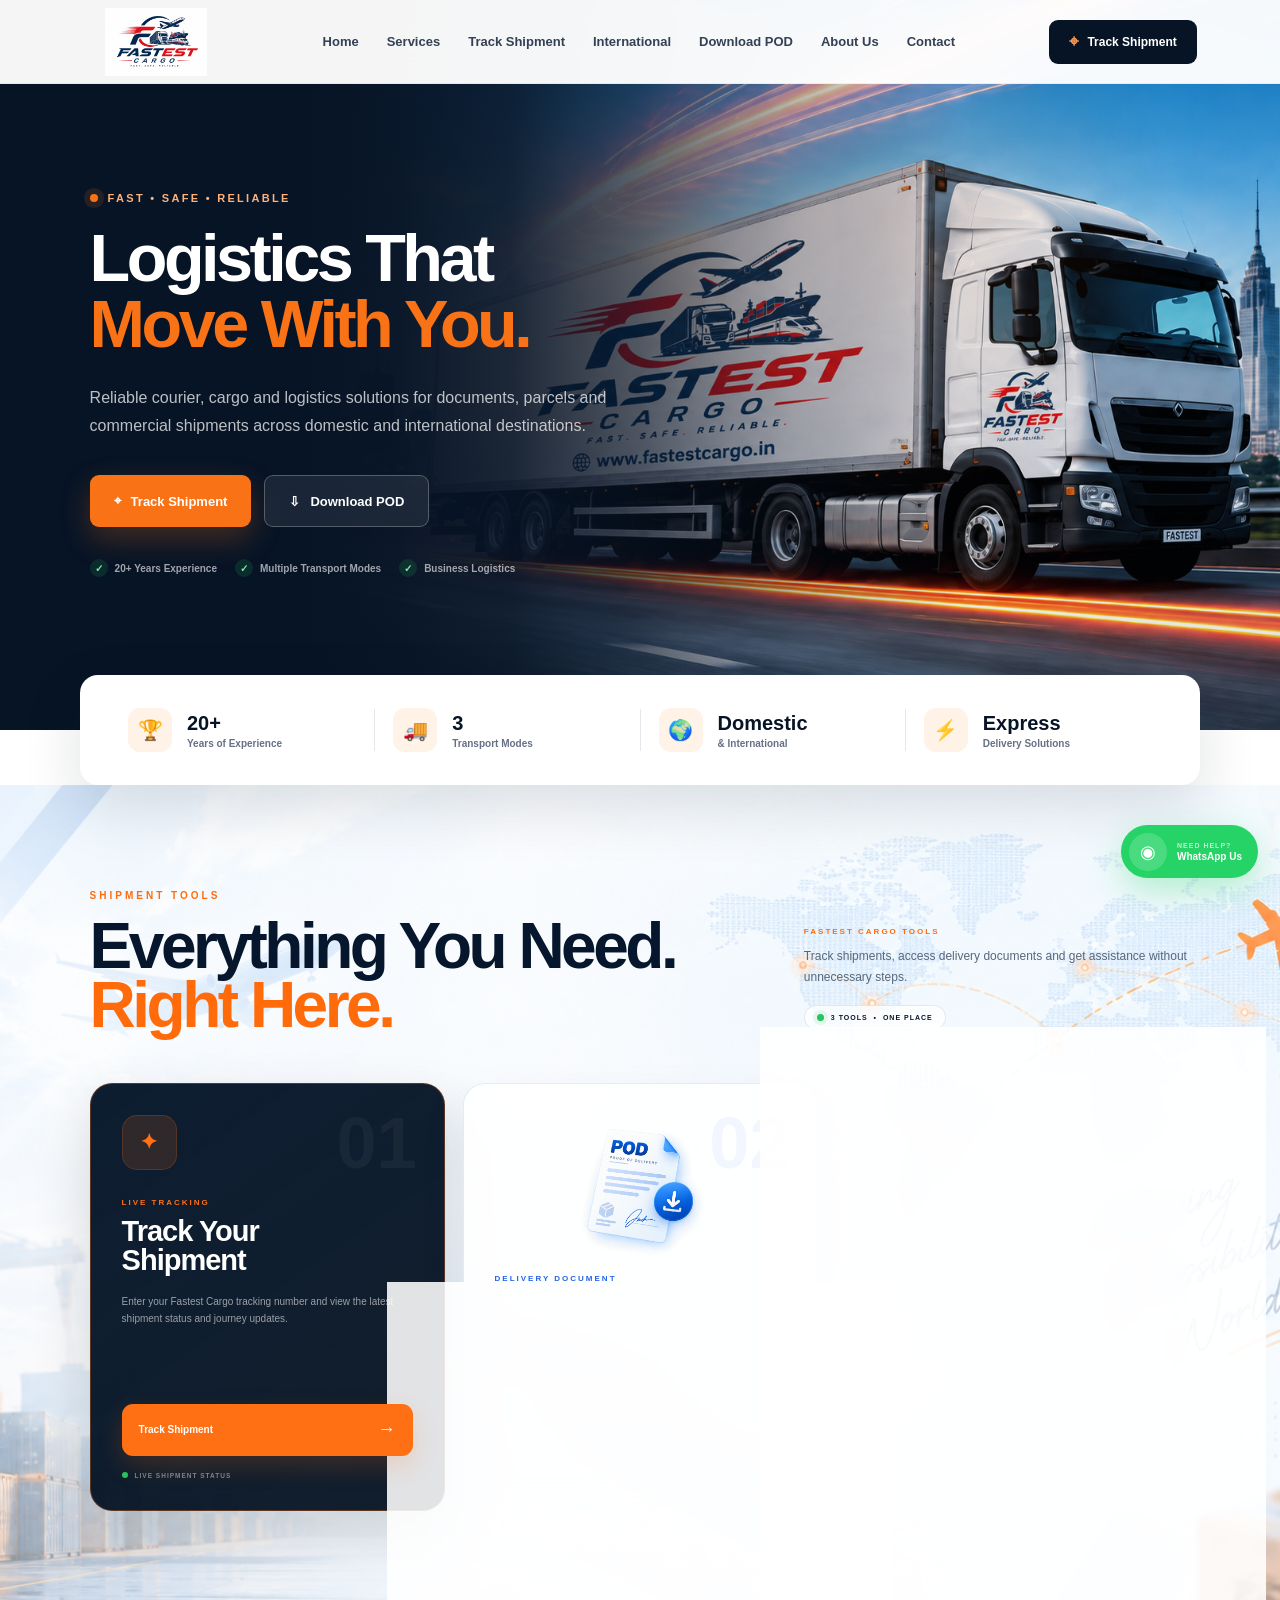
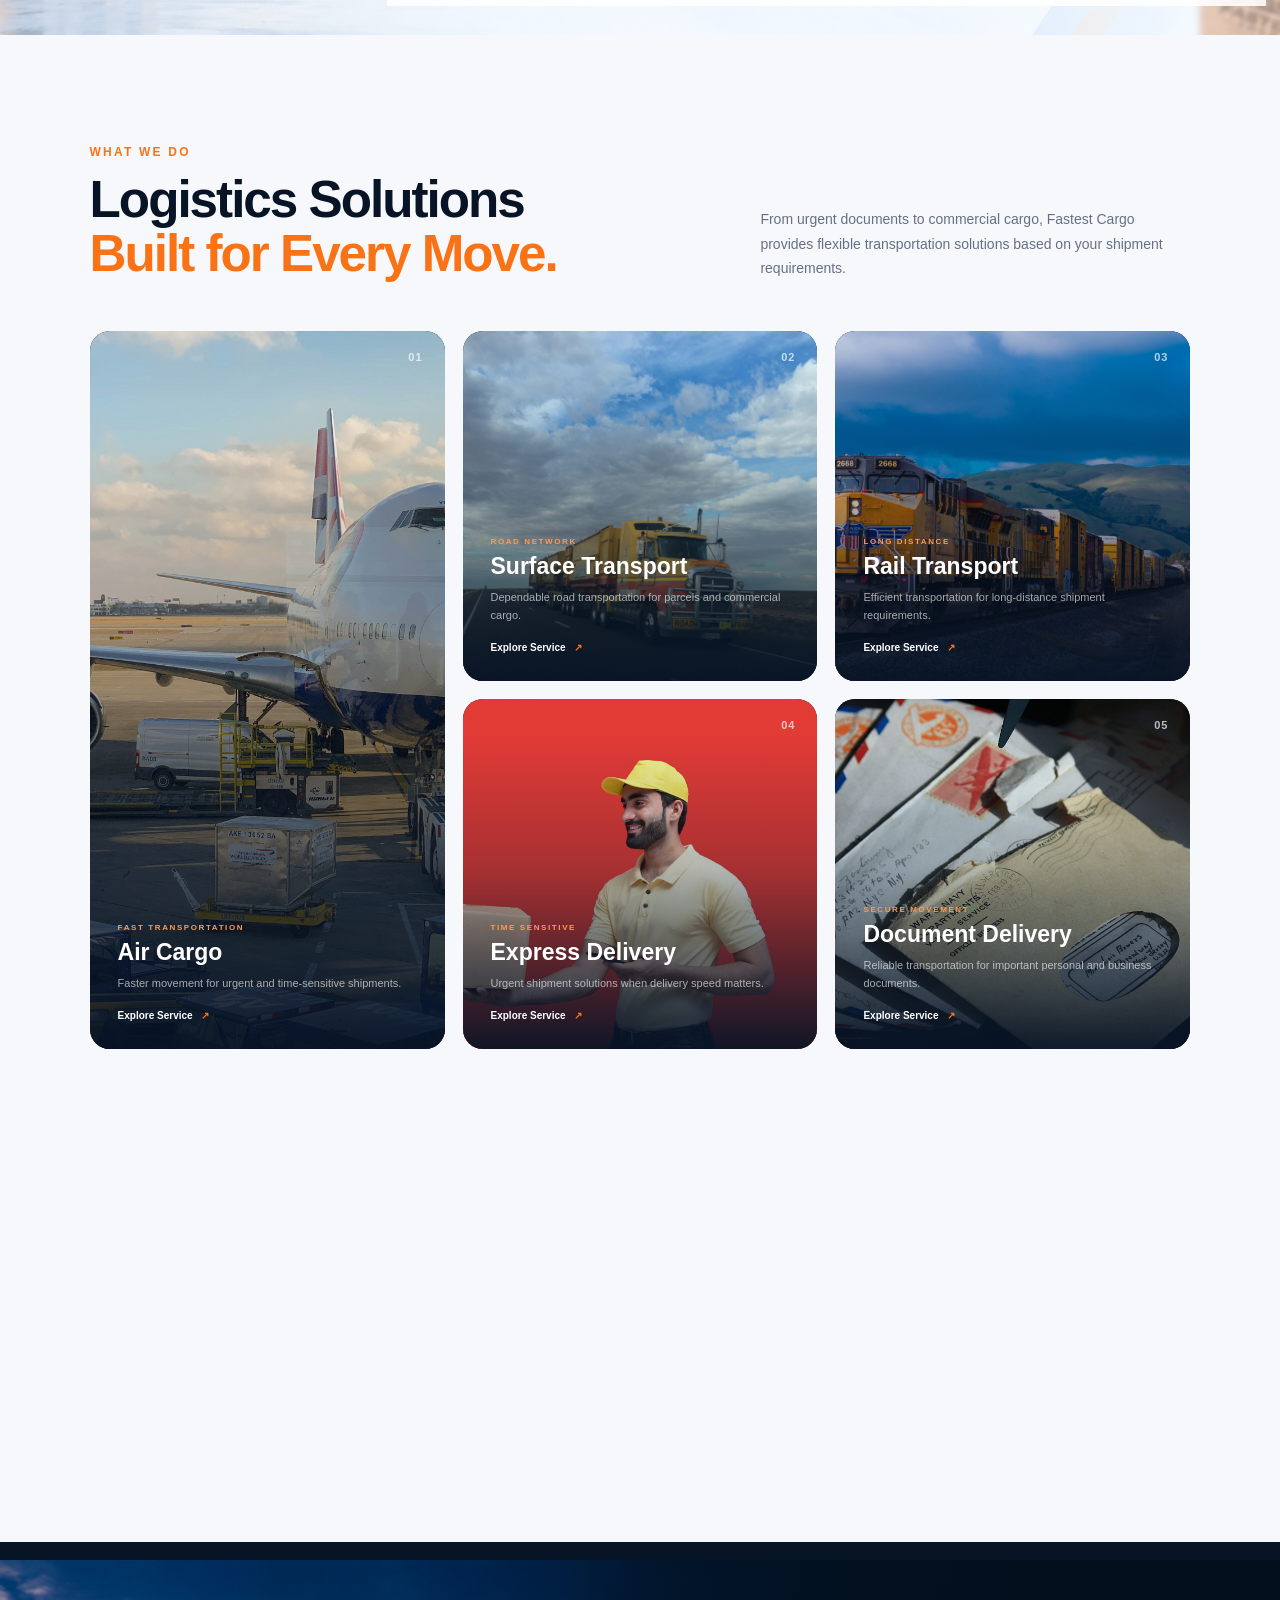
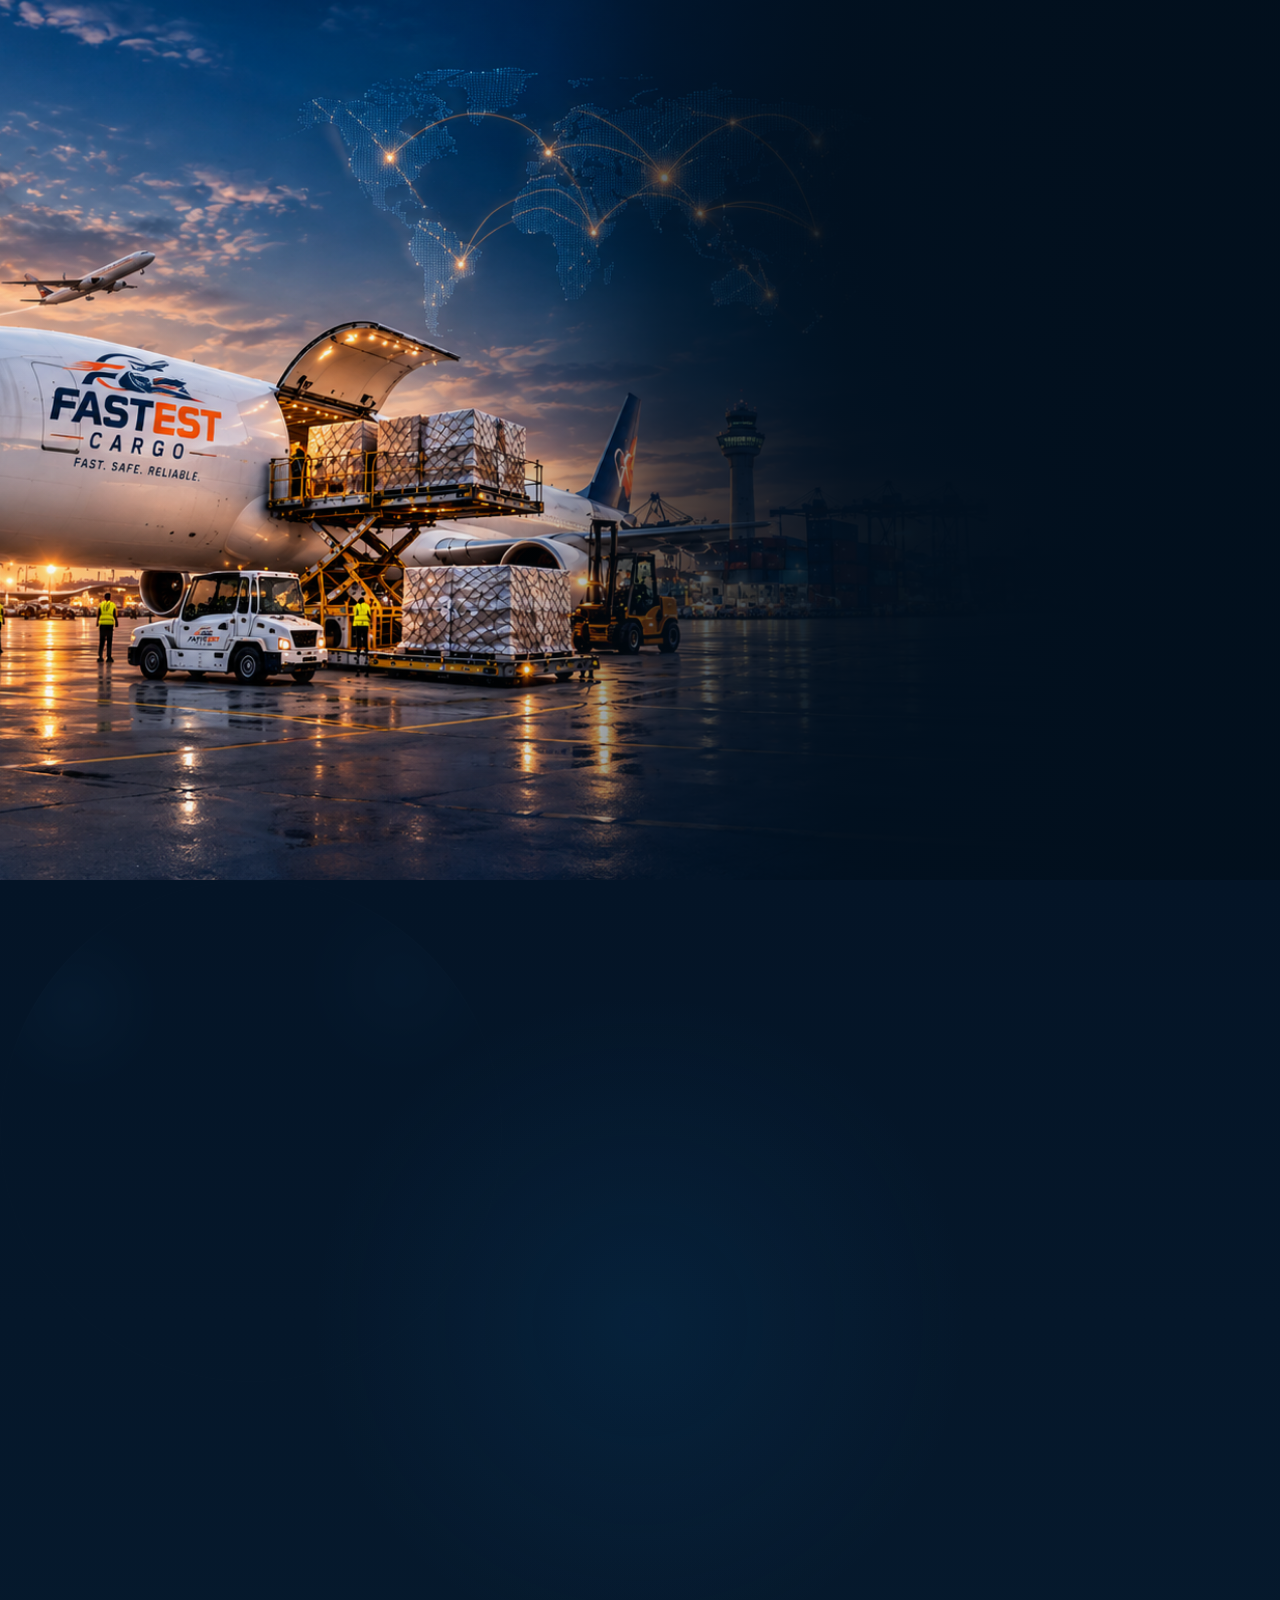
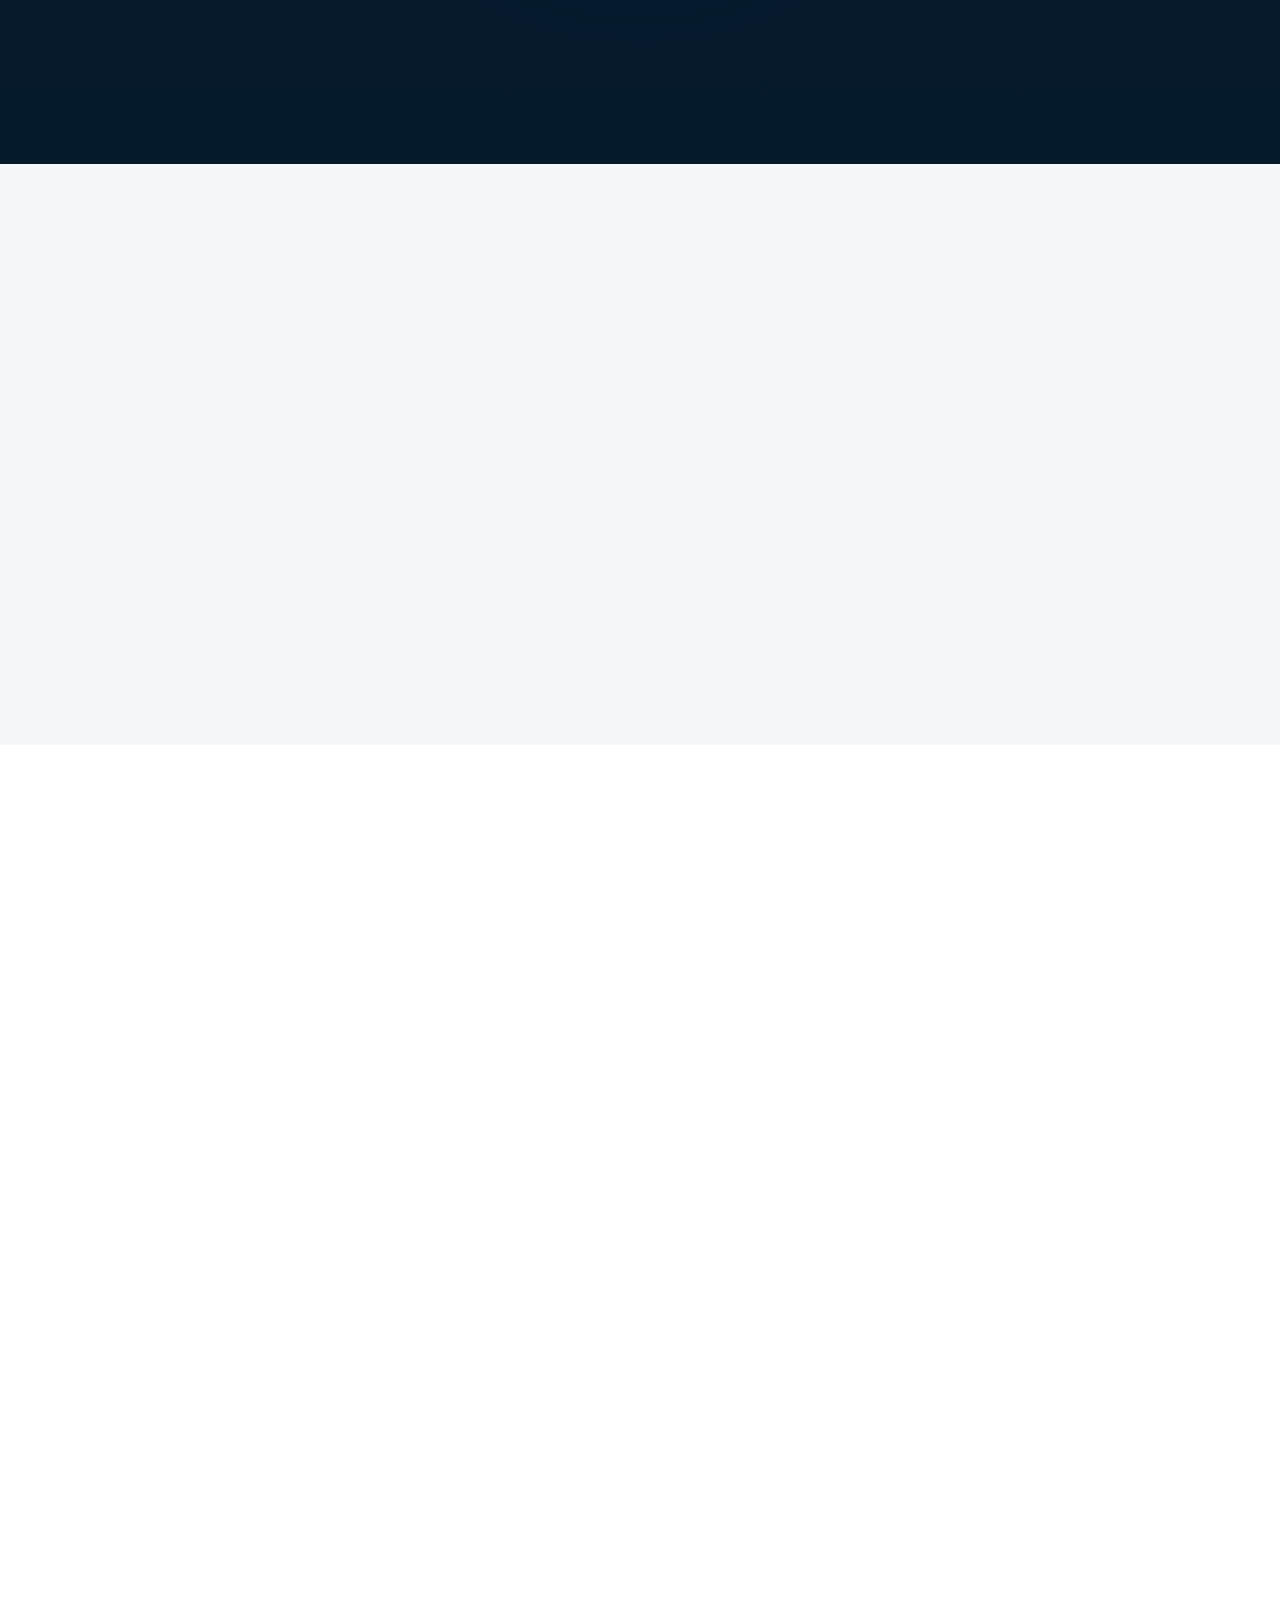
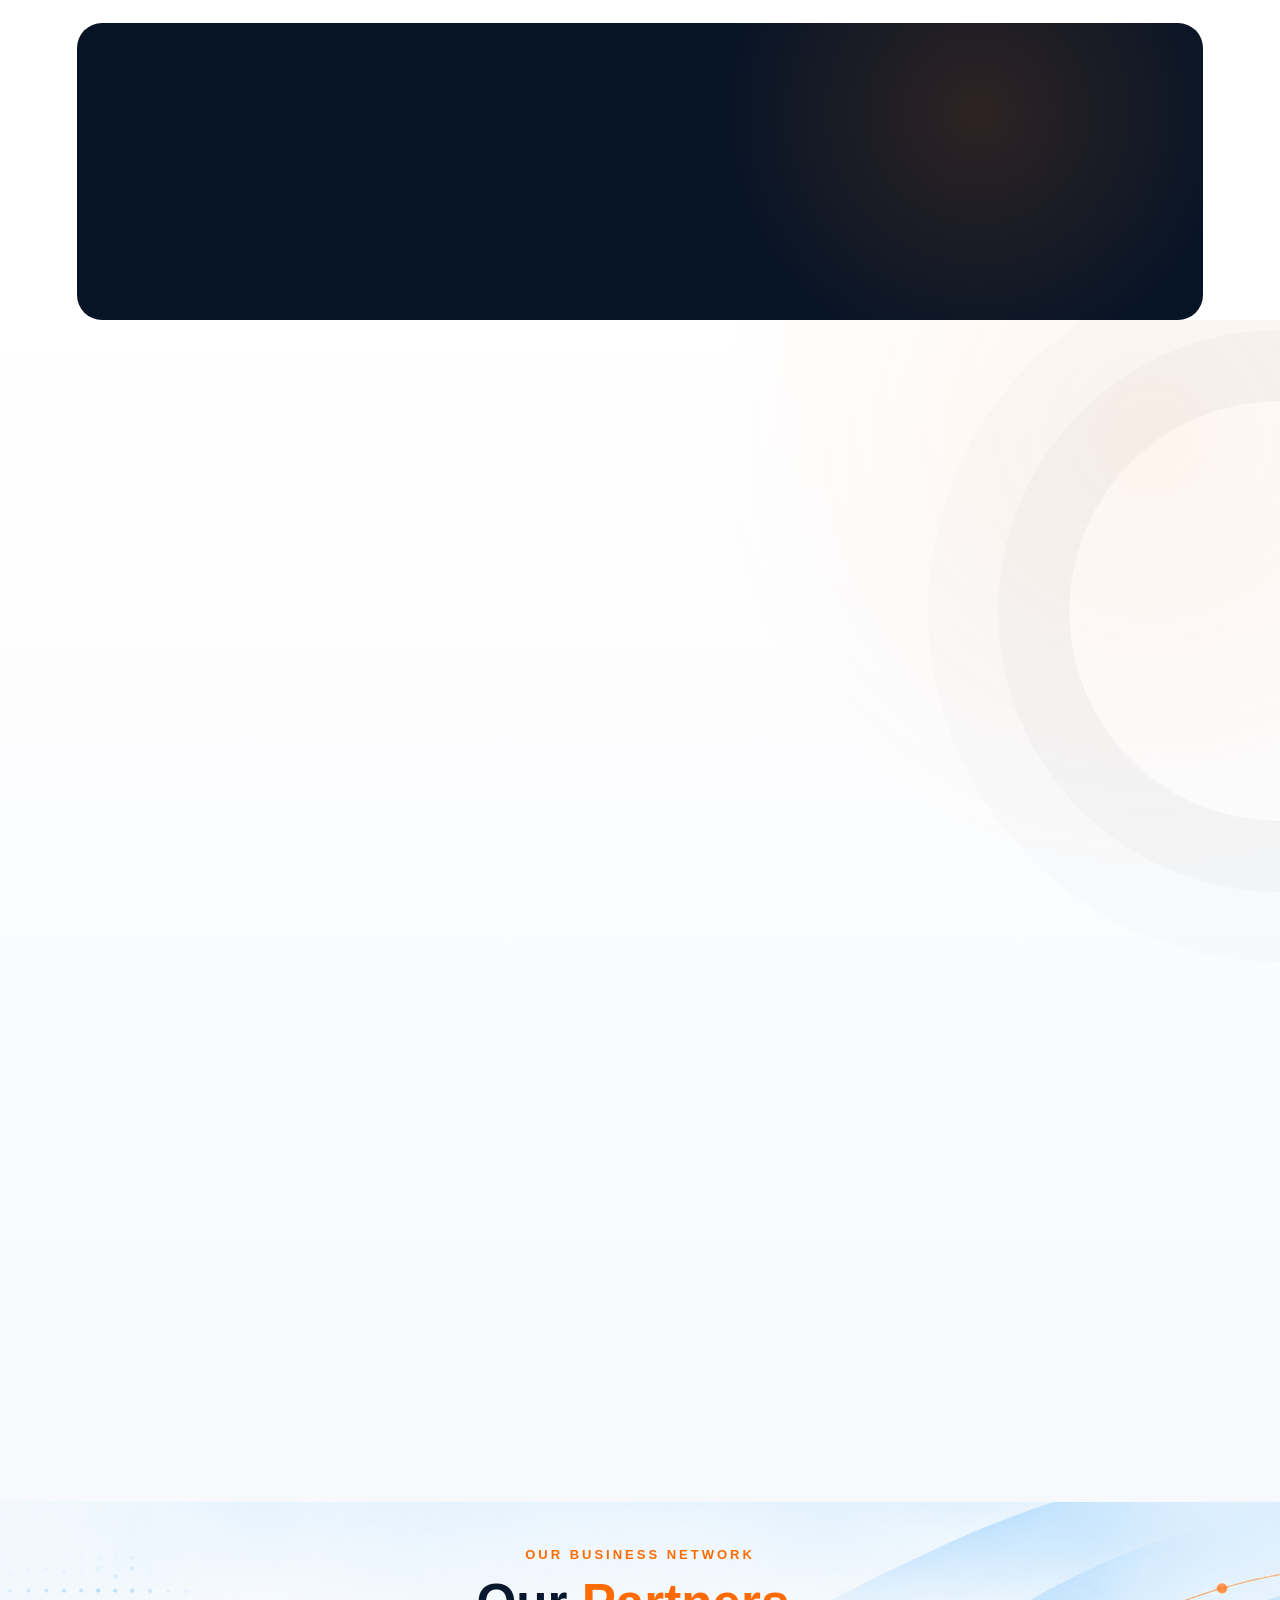
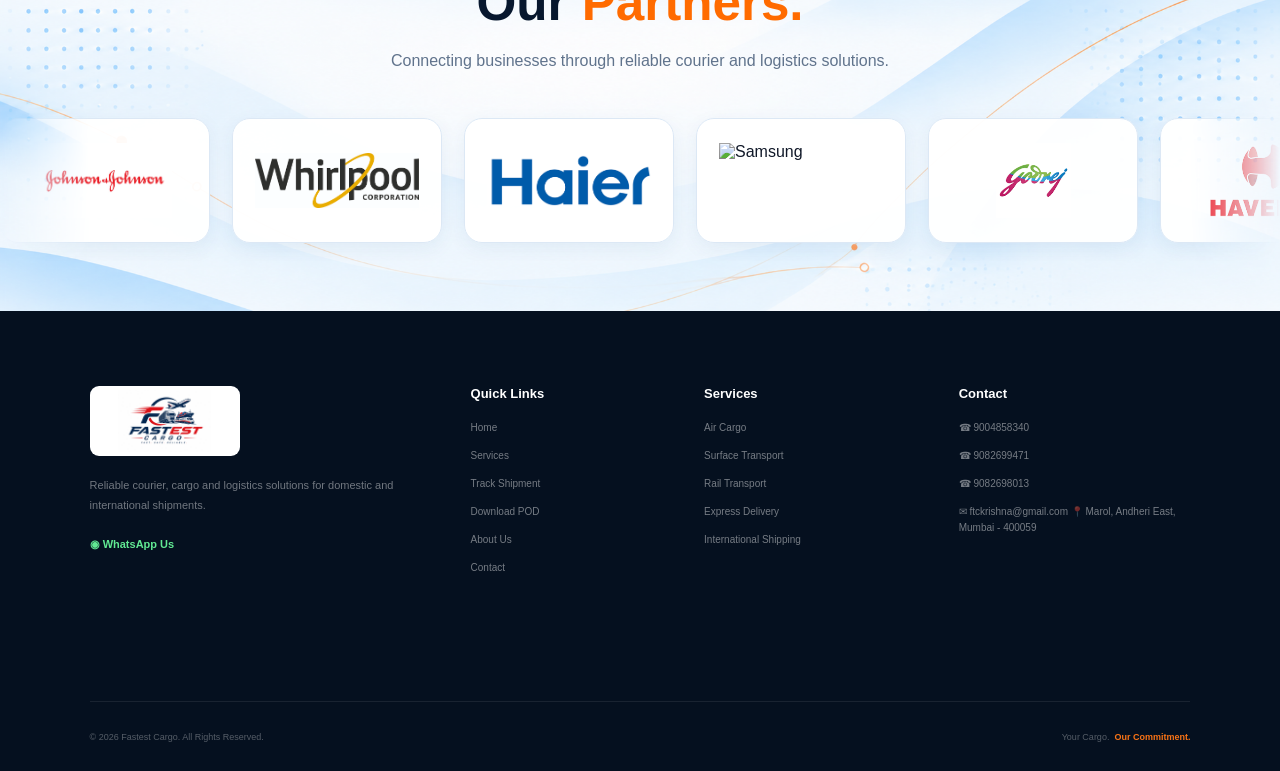
==== commit ebbf04c0: "Add files via upload" ====
--- a/index.html
+++ b/index.html
@@ -1794,6 +1794,131 @@
 </section>
 
 
+<!-- =========================================
+     OUR PARTNERS - FASTEST CARGO
+========================================= -->
+
+<section class="partners-section" id="partners">
+
+    <div class="partners-header">
+
+        <div class="section-tag">
+            OUR BUSINESS NETWORK
+        </div>
+
+        <h2>Our <span>Partners.</span></h2>
+
+        <p>
+            Connecting businesses through reliable
+            courier and logistics solutions.
+        </p>
+
+    </div>
+
+    <div class="partners-slider">
+
+        <div class="partners-track">
+
+            <!-- ORIGINAL LOGOS -->
+
+            <div class="partner-card">
+                <img src="JJ.jpg" alt="Johnson & Johnson">
+            </div>
+
+            <div class="partner-card">
+                <img src="WHIRPOOL.png" alt="Whirlpool">
+            </div>
+
+            <div class="partner-card">
+                <img src="HAIRER.png" alt="Haier">
+            </div>
+
+            <div class="partner-card">
+                <img src="SAMSUNG.png" alt="Samsung">
+            </div>
+
+            <div class="partner-card">
+                <img src="GODREJ.png" alt="Godrej">
+            </div>
+
+            <div class="partner-card">
+                <img src="HAVELLS.png" alt="Havells">
+            </div>
+
+            <div class="partner-card">
+                <img src="JSW.png" alt="JSW">
+            </div>
+
+            <div class="partner-card">
+                <img src="NEROLAC.jpg" alt="Nerolac">
+            </div>
+
+            <div class="partner-card">
+                <img src="IMPACT.png" alt="Impact">
+            </div>
+
+            <div class="partner-card">
+                <img src="EUREKA.jpg" alt="Eureka">
+            </div>
+
+            <div class="partner-card">
+                <img src="HINDUSTAN.png" alt="Hindustan">
+            </div>
+
+            <!-- DUPLICATE LOGOS FOR INFINITE SLIDER -->
+
+            <div class="partner-card">
+                <img src="JJ.jpg" alt="Johnson & Johnson">
+            </div>
+
+            <div class="partner-card">
+                <img src="WHIRPOOL.png" alt="Whirlpool">
+            </div>
+
+            <div class="partner-card">
+                <img src="HAIRER.png" alt="Haier">
+            </div>
+
+            <div class="partner-card">
+                <img src="SAMSUNG.png" alt="Samsung">
+            </div>
+
+            <div class="partner-card">
+                <img src="GODREJ.png" alt="Godrej">
+            </div>
+
+            <div class="partner-card">
+                <img src="HAVELLS.png" alt="Havells">
+            </div>
+
+            <div class="partner-card">
+                <img src="JSW.png" alt="JSW">
+            </div>
+
+            <div class="partner-card">
+                <img src="NEROLAC.jpg" alt="Nerolac">
+            </div>
+
+            <div class="partner-card">
+                <img src="IMPACT.png" alt="Impact">
+            </div>
+
+            <div class="partner-card">
+                <img src="EUREKA.jpg" alt="Eureka">
+            </div>
+
+            <div class="partner-card">
+                <img src="HINDUSTAN.png" alt="Hindustan">
+            </div>
+
+        </div>
+
+    </div>
+
+</section>
+
+
+
     <!-- =====================================================
                             FOOTER
     ====================================================== -->
--- a/style.css
+++ b/style.css
@@ -7668,4 +7668,594 @@
         max-width: 190px;
     }
 
+}
+/* =========================================
+   OUR PARTNERS - INFINITE LOGO SLIDER
+========================================= */
+
+.corporate-partners {
+    padding: 85px 0 95px;
+    background: #f6f8fb;
+    overflow: hidden;
+}
+
+.corporate-partners-heading {
+    text-align: center;
+    margin-bottom: 45px;
+}
+
+.corporate-partners-heading h2 {
+    font-size: clamp(34px, 4vw, 50px);
+    font-weight: 900;
+    color: #071426;
+    letter-spacing: -1.5px;
+}
+
+.corporate-partners-heading h2 span {
+    color: #f97316;
+}
+
+/* SLIDER WINDOW */
+
+.partners-slider {
+    width: 100%;
+    overflow: hidden;
+    position: relative;
+
+    mask-image: linear-gradient(
+        to right,
+        transparent,
+        black 8%,
+        black 92%,
+        transparent
+    );
+}
+
+/* MOVING TRACK */
+
+.partners-track {
+    --partner-width: 220px;
+    --partner-gap: 24px;
+
+    display: flex;
+    align-items: center;
+    gap: var(--partner-gap);
+
+    width: max-content;
+
+    animation: partnersScroll 32s linear infinite;
+}
+
+/* LOGO CARDS */
+
+.partner-logo {
+    flex: 0 0 var(--partner-width);
+    height: 125px;
+
+    display: flex;
+    align-items: center;
+    justify-content: center;
+
+    padding: 22px;
+
+    background: white;
+    border: 1px solid #e4e7ec;
+    border-radius: 16px;
+
+    transition: box-shadow .3s ease;
+}
+
+.partner-logo img {
+    width: 100%;
+    max-height: 78px;
+    object-fit: contain;
+}
+
+/* HOVER */
+
+.partner-logo:hover {
+    box-shadow: 0 12px 30px rgba(7,20,38,.10);
+}
+
+/* PAUSE ON HOVER */
+
+.partners-slider:hover .partners-track {
+    animation-play-state: paused;
+}
+
+/* INFINITE SCROLL */
+
+@keyframes partnersScroll {
+    from {
+        transform: translateX(0);
+    }
+
+    to {
+        transform: translateX(
+            calc(
+                -8 * (var(--partner-width) + var(--partner-gap))
+            )
+        );
+    }
+}
+
+/* MOBILE */
+
+@media (max-width: 600px) {
+
+    .corporate-partners {
+        padding: 65px 0 75px;
+    }
+
+    .partners-track {
+        --partner-width: 155px;
+        --partner-gap: 14px;
+
+        animation-duration: 25s;
+    }
+
+    .partner-logo {
+        height: 100px;
+        padding: 15px;
+    }
+
+    .partner-logo img {
+        max-height: 65px;
+    }
+}
+
+@media (prefers-reduced-motion: reduce) {
+    .partners-track {
+        animation: none;
+    }
+
+    .partners-slider {
+        overflow-x: auto;
+    }
+}
+
+/* ==========================================
+   FASTEST CARGO - OUR PARTNERS
+   PREMIUM INFINITE LOGO SLIDER
+========================================== */
+
+.corporate-partners {
+    padding: 90px 0 95px;
+    background: #f6f8fb;
+    overflow: hidden;
+}
+
+/* HEADING */
+
+.corporate-partners-heading {
+    text-align: center;
+    margin-bottom: 48px;
+}
+
+.corporate-partners-heading h2 {
+    color: #071426;
+    font-size: clamp(34px, 4vw, 50px);
+    font-weight: 900;
+    letter-spacing: -1.5px;
+    line-height: 1.15;
+}
+
+.corporate-partners-heading h2 span {
+    color: #f97316;
+}
+
+.corporate-partners-heading > p:last-child {
+    max-width: 550px;
+    margin: 16px auto 0;
+    color: #667085;
+    font-size: 14px;
+    line-height: 1.8;
+}
+
+/* SLIDER VIEWPORT */
+
+.partners-slider {
+    width: 100%;
+    position: relative;
+    overflow: hidden;
+
+    -webkit-mask-image: linear-gradient(
+        to right,
+        transparent,
+        black 7%,
+        black 93%,
+        transparent
+    );
+
+    mask-image: linear-gradient(
+        to right,
+        transparent,
+        black 7%,
+        black 93%,
+        transparent
+    );
+}
+
+/* CONTINUOUS MOVING TRACK */
+
+.partners-track {
+    --partner-width: 215px;
+    --partner-gap: 22px;
+
+    display: flex;
+    align-items: center;
+    gap: var(--partner-gap);
+    width: max-content;
+
+    animation: partnersScroll 38s linear infinite;
+    will-change: transform;
+}
+
+/* INDIVIDUAL LOGO BOX */
+
+.partner-logo {
+    flex: 0 0 var(--partner-width);
+    height: 130px;
+    padding: 22px;
+
+    display: flex;
+    align-items: center;
+    justify-content: center;
+
+    background: #ffffff;
+    border: 1px solid #e4e7ec;
+    border-radius: 17px;
+
+    transition: box-shadow .3s ease,
+                border-color .3s ease;
+}
+
+.partner-logo img {
+    display: block;
+    width: 100%;
+    max-height: 85px;
+    object-fit: contain;
+}
+
+/* HOVER EFFECT */
+
+.partner-logo:hover {
+    border-color: #f97316;
+    box-shadow: 0 12px 35px rgba(7, 20, 38, .12);
+}
+
+/* PAUSE WHEN MOUSE HOVERS */
+
+.partners-slider:hover .partners-track {
+    animation-play-state: paused;
+}
+
+/* INFINITE LOOP: 11 LOGOS */
+
+@keyframes partnersScroll {
+    from {
+        transform: translateX(0);
+    }
+
+    to {
+        transform: translateX(
+            calc(-11 * (var(--partner-width) + var(--partner-gap)))
+        );
+    }
+}
+
+/* TABLET */
+
+@media (max-width: 900px) {
+    .corporate-partners {
+        padding: 75px 0 80px;
+    }
+
+    .partners-track {
+        --partner-width: 185px;
+        --partner-gap: 18px;
+
+        animation-duration: 34s;
+    }
+
+    .partner-logo {
+        height: 115px;
+        padding: 18px;
+    }
+}
+
+/* MOBILE */
+
+@media (max-width: 600px) {
+    .corporate-partners {
+        padding: 65px 0 70px;
+    }
+
+    .corporate-partners-heading {
+        margin-bottom: 32px;
+    }
+
+    .corporate-partners-heading h2 {
+        font-size: 34px;
+    }
+
+    .corporate-partners-heading > p:last-child {
+        font-size: 12px;
+        padding: 0 18px;
+    }
+
+    .partners-track {
+        --partner-width: 150px;
+        --partner-gap: 14px;
+
+        animation-duration: 29s;
+    }
+
+    .partner-logo {
+        height: 100px;
+        padding: 15px;
+        border-radius: 12px;
+    }
+
+    .partner-logo img {
+        max-height: 65px;
+    }
+}
+
+/* ACCESSIBILITY */
+
+@media (prefers-reduced-motion: reduce) {
+    .partners-track {
+        animation: none;
+    }
+
+    .partners-slider {
+        overflow-x: auto;
+        -webkit-mask-image: none;
+        mask-image: none;
+    }
+}
+
+/* ==========================================
+   FASTEST CARGO - OUR PARTNERS SECTION
+   LIGHT BLUE PREMIUM DESIGN
+========================================== */
+
+/* MAIN SECTION */
+
+.partners-section {
+    position: relative;
+    width: 100%;
+
+    background-image: url("BACK.png");
+    background-size: cover;
+    background-position: center;
+    background-repeat: no-repeat;
+
+    padding: 55px 0 60px;
+    min-height: auto;
+
+    overflow: hidden;
+    box-sizing: border-box;
+}
+
+
+/* SECTION HEADING */
+
+.partners-header {
+    text-align: center;
+    max-width: 900px;
+
+    margin: 0 auto 32px;
+    padding: 0 20px;
+}
+
+.partners-header .section-tag,
+.partners-header .eyebrow {
+    color: #ff6b00;
+    font-size: 13px;
+    font-weight: 800;
+    letter-spacing: 3px;
+    text-transform: uppercase;
+
+    margin-bottom: 12px;
+}
+
+.partners-header h2 {
+    font-size: clamp(32px, 4vw, 52px);
+    font-weight: 800;
+    color: #07172e;
+    line-height: 1.15;
+
+    margin: 0 0 14px;
+}
+
+.partners-header h2 span {
+    color: #ff6b00;
+}
+
+.partners-header p {
+    font-size: 16px;
+    color: #60738c;
+    line-height: 1.7;
+    margin: 0;
+}
+
+
+/* SLIDING AREA */
+
+.partners-slider {
+    width: 100%;
+    overflow: hidden;
+    position: relative;
+
+    margin-top: 25px;
+    padding: 12px 0 18px;
+}
+
+
+/* LOGO TRACK */
+
+.partners-track {
+    display: flex;
+    align-items: center;
+    gap: 22px;
+
+    width: max-content;
+
+    animation: partnersScroll 35s linear infinite;
+    will-change: transform;
+}
+
+
+/* INDIVIDUAL LOGO CARD */
+
+.partner-card {
+    flex: 0 0 210px;
+
+    height: 125px;
+
+    background: rgba(255, 255, 255, 0.96);
+
+    border: 1px solid #dce8f5;
+    border-radius: 18px;
+
+    display: flex;
+    align-items: center;
+    justify-content: center;
+
+    padding: 22px;
+
+    box-shadow: 0 6px 20px rgba(24, 71, 120, 0.06);
+
+    transition: transform 0.3s ease,
+                box-shadow 0.3s ease;
+    box-sizing: border-box;
+}
+
+
+/* COMPANY LOGOS */
+
+.partner-card img {
+    display: block;
+    width: 100%;
+    max-width: 165px;
+    height: 75px;
+
+    object-fit: contain;
+}
+
+
+/* HOVER EFFECT */
+
+.partner-card:hover {
+    transform: translateY(-5px);
+    box-shadow: 0 12px 28px rgba(24, 71, 120, 0.12);
+}
+
+
+/* CONTINUOUS SLIDING
+   Requires duplicated logo set in HTML */
+
+@keyframes partnersScroll {
+    from {
+        transform: translateX(0);
+    }
+    to {
+        transform: translateX(calc(-50% - 11px));
+    }
+}
+}
+
+
+/* TABLET */
+
+@media (max-width: 992px) {
+
+    .partners-section {
+        padding: 45px 0 50px;
+    }
+
+    .partner-card {
+        flex-basis: 180px;
+        height: 110px;
+    }
+
+    .partner-card img {
+        max-width: 145px;
+        height: 65px;
+    }
+}
+
+
+/* MOBILE */
+
+@media (max-width: 600px) {
+
+    .partners-section {
+        padding: 38px 0 42px;
+        background-position: center;
+    }
+
+    .partners-header {
+        margin-bottom: 22px;
+        padding: 0 18px;
+    }
+
+    .partners-header h2 {
+        font-size: 32px;
+    }
+
+    .partners-header p {
+        font-size: 14px;
+    }
+
+    .partners-slider {
+        margin-top: 12px;
+        padding: 10px 0;
+    }
+
+    .partners-track {
+        gap: 14px;
+        animation-duration: 28s;
+    }
+
+    .partner-card {
+        flex-basis: 150px;
+        height: 95px;
+        padding: 15px;
+        border-radius: 14px;
+    }
+
+    .partner-card img {
+        max-width: 125px;
+        height: 58px;
+    }
+}
+
+
+/* ACCESSIBILITY */
+
+@media (prefers-reduced-motion: reduce) {
+    .partners-track {
+        animation: none;
+    }
+}
+/* OUR PARTNERS BACKGROUND FIX */
+
+.partners-section {
+    background: url("./BACK.png") center center / cover no-repeat !important;
+    padding: 45px 0 50px !important;
+    min-height: auto !important;
+}
+/* FINAL PARTNERS BACKGROUND */
+
+section.partners-section {
+    background-image: url("./BACK.png") !important;
+    background-size: cover !important;
+    background-position: center center !important;
+    background-repeat: no-repeat !important;
+
+    padding: 45px 0 50px !important;
+    min-height: auto !important;
 }
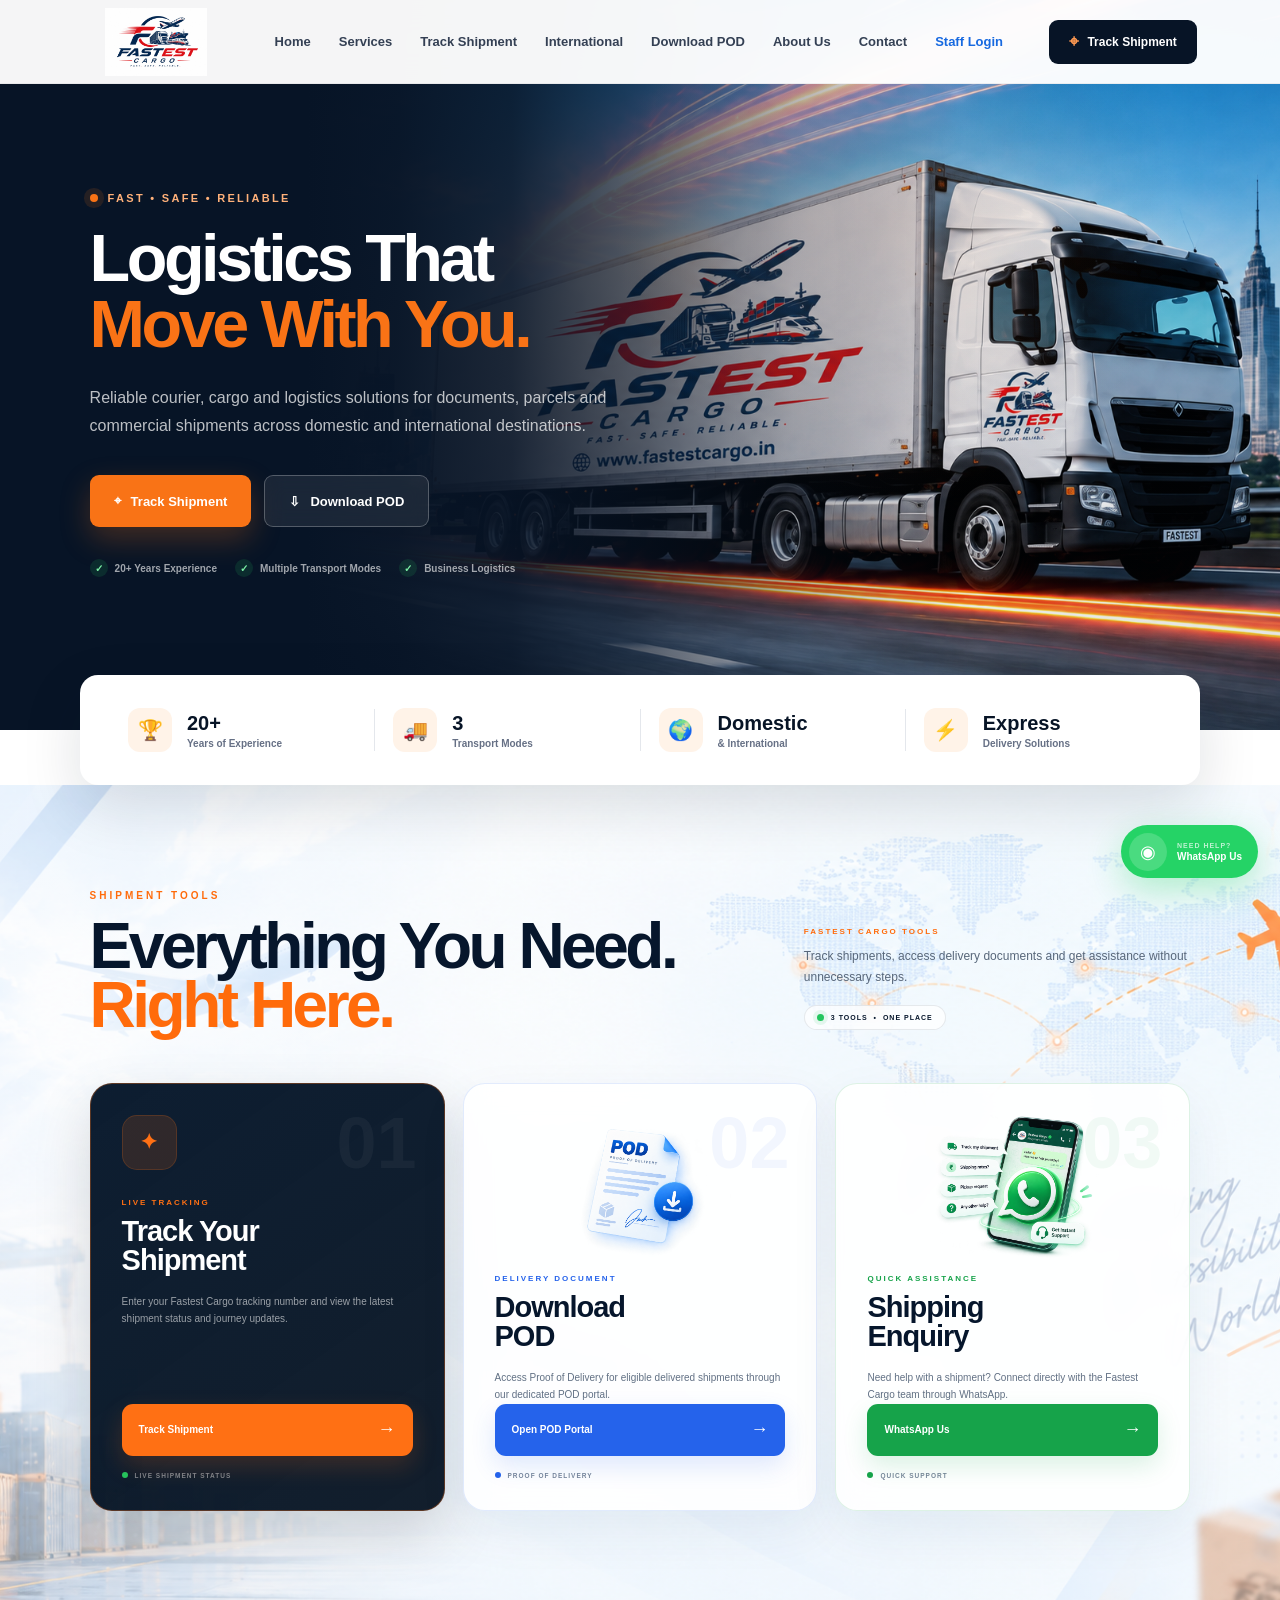
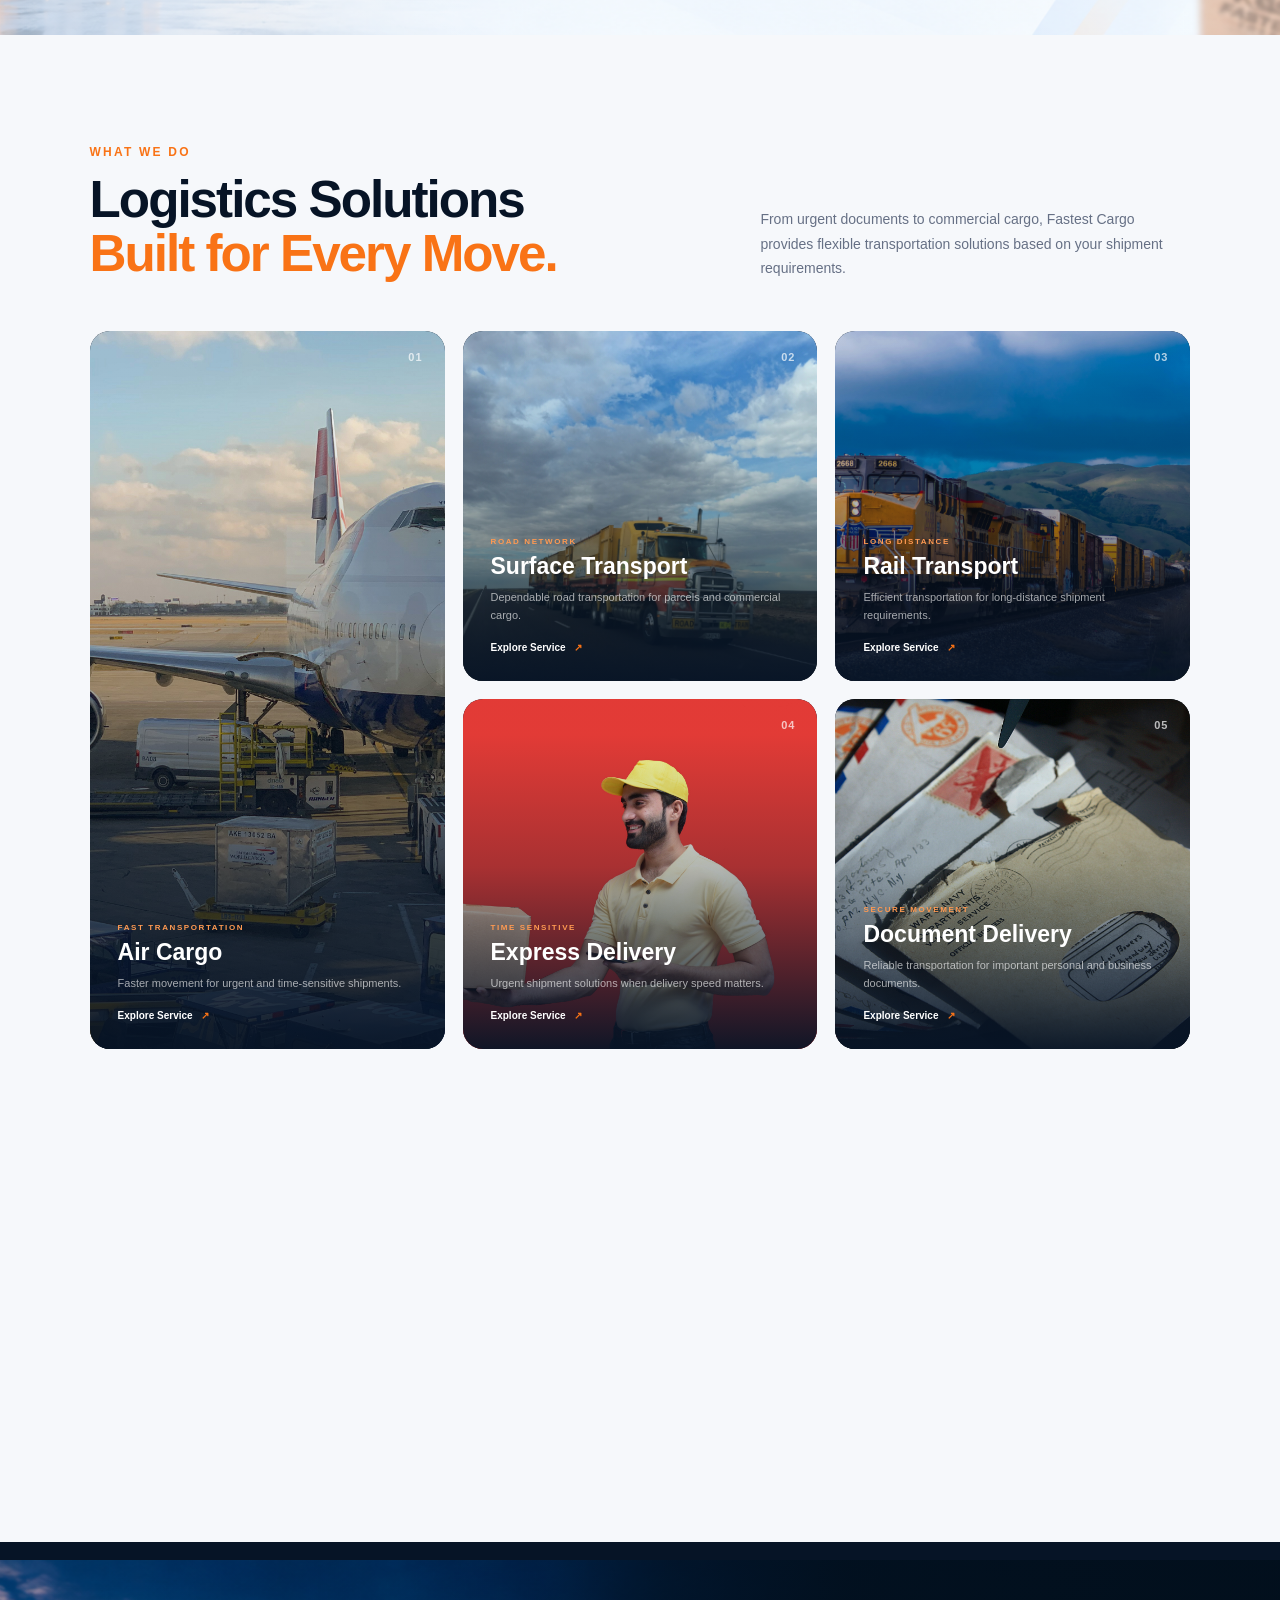
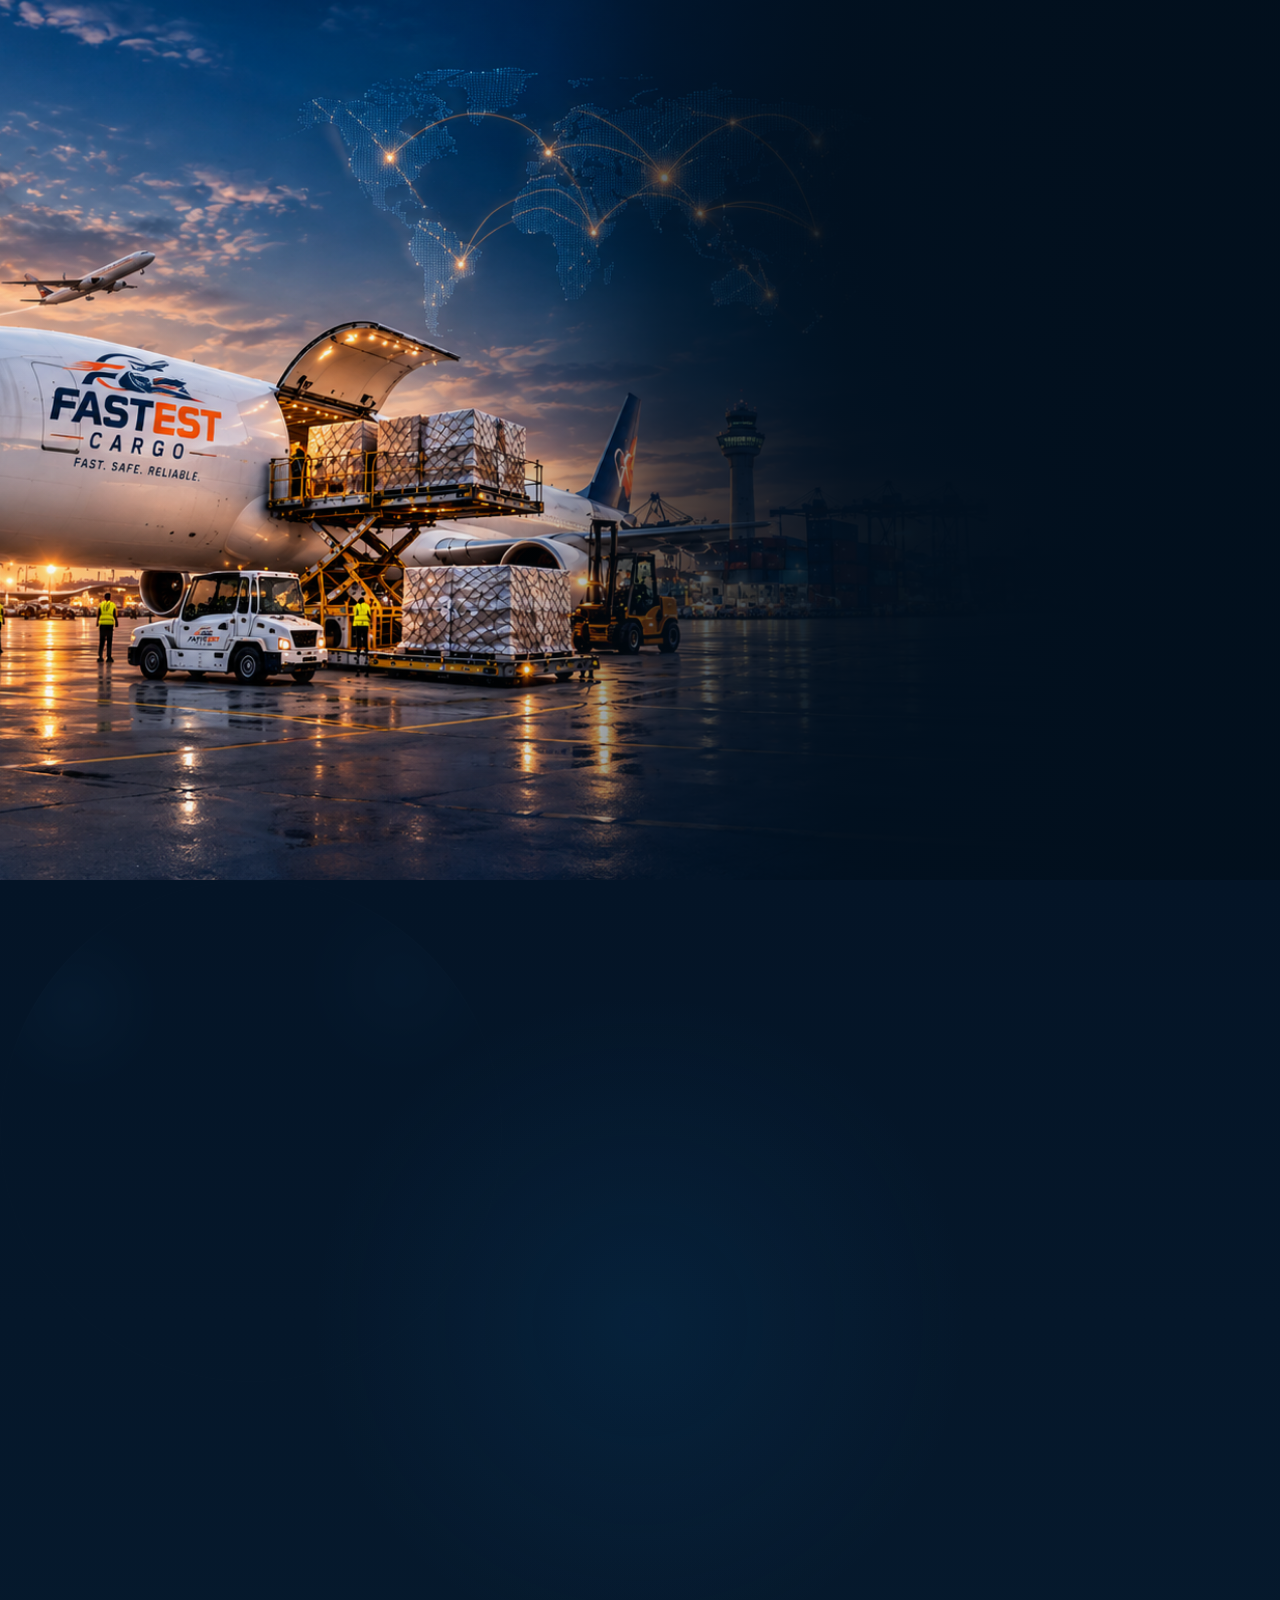
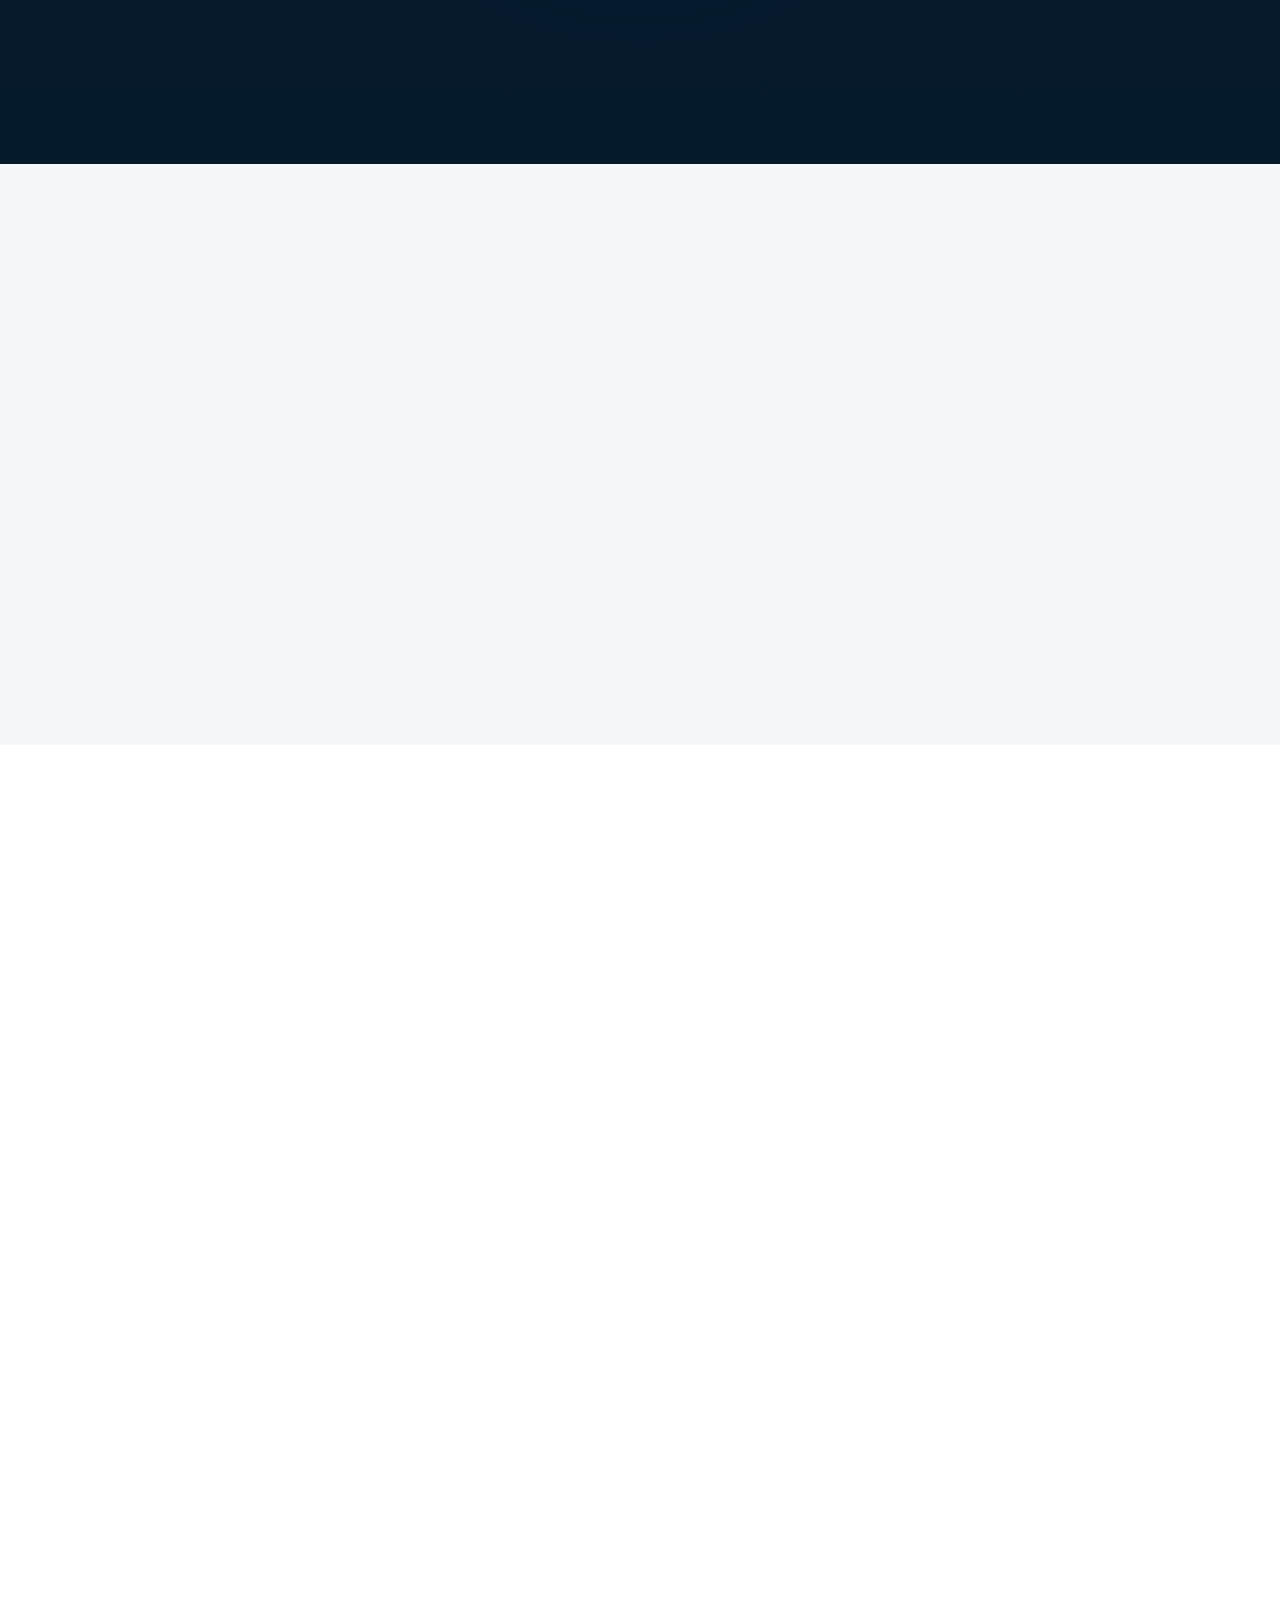
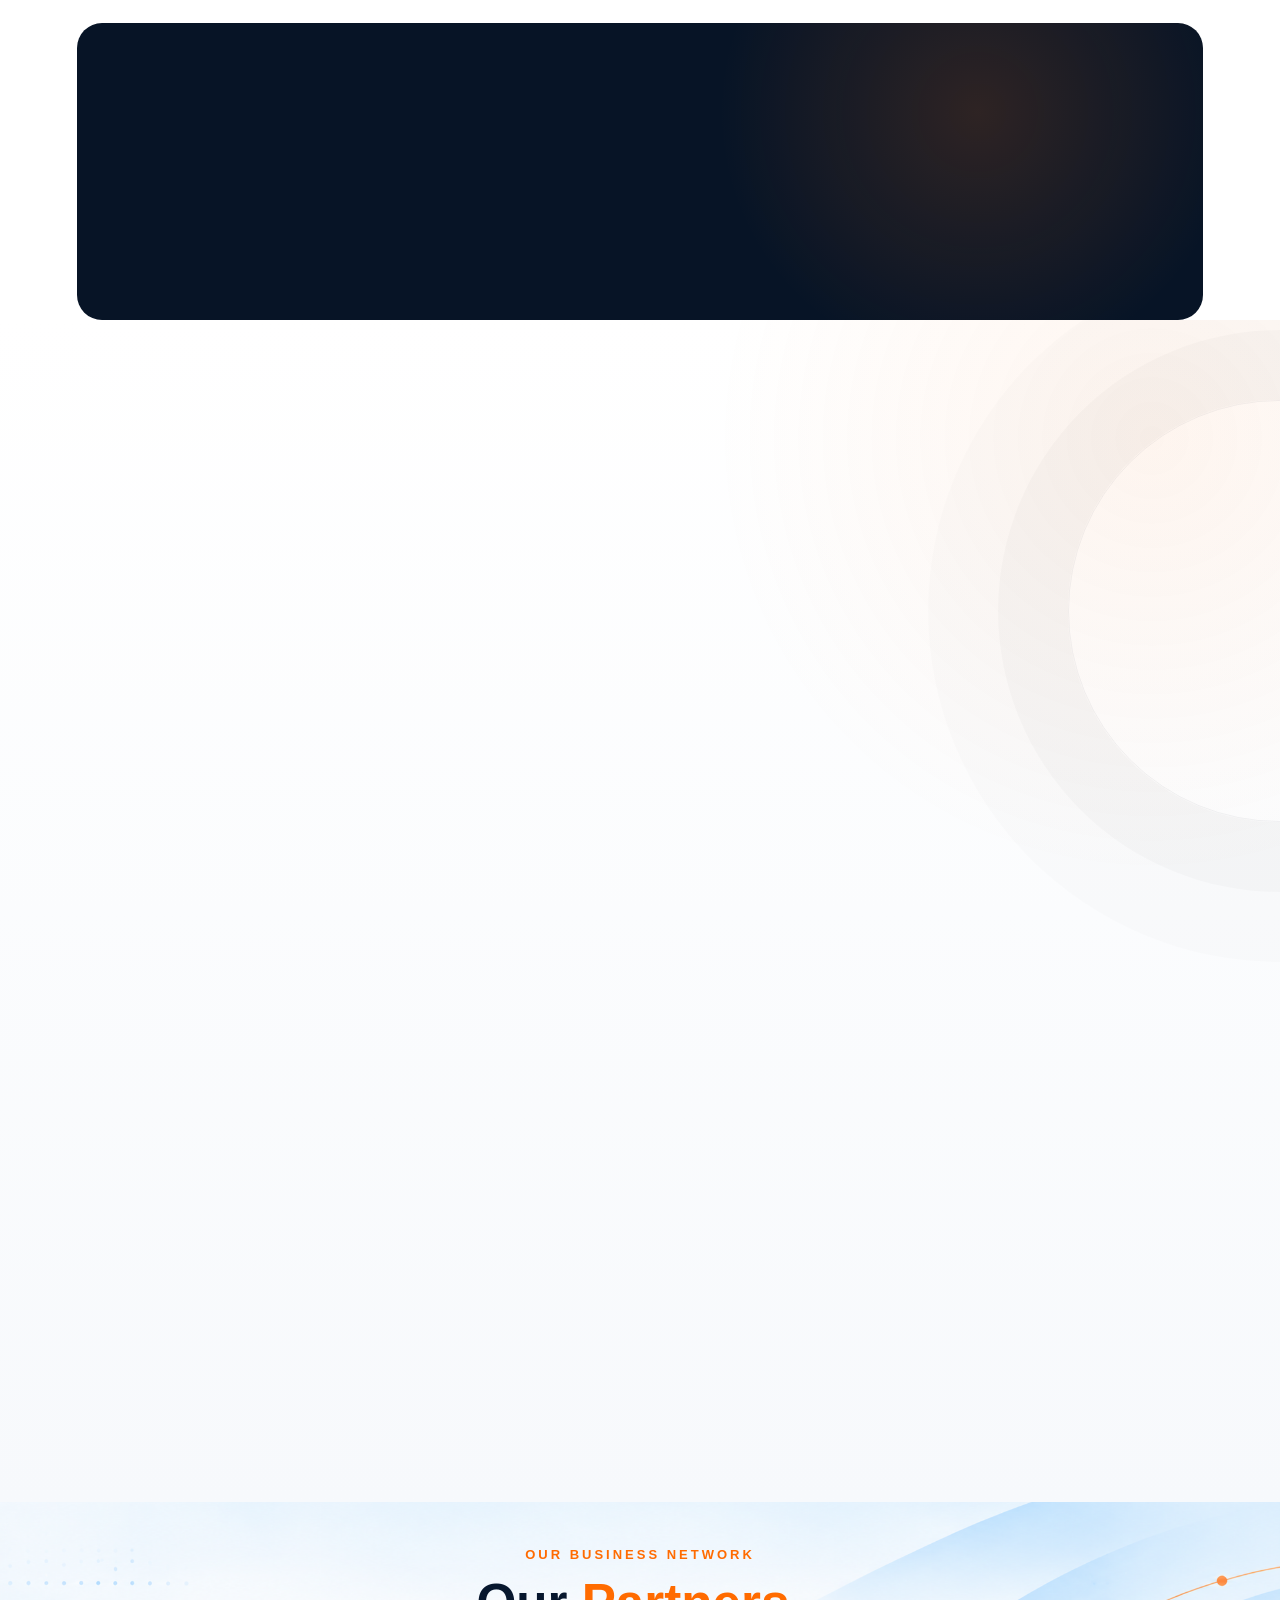
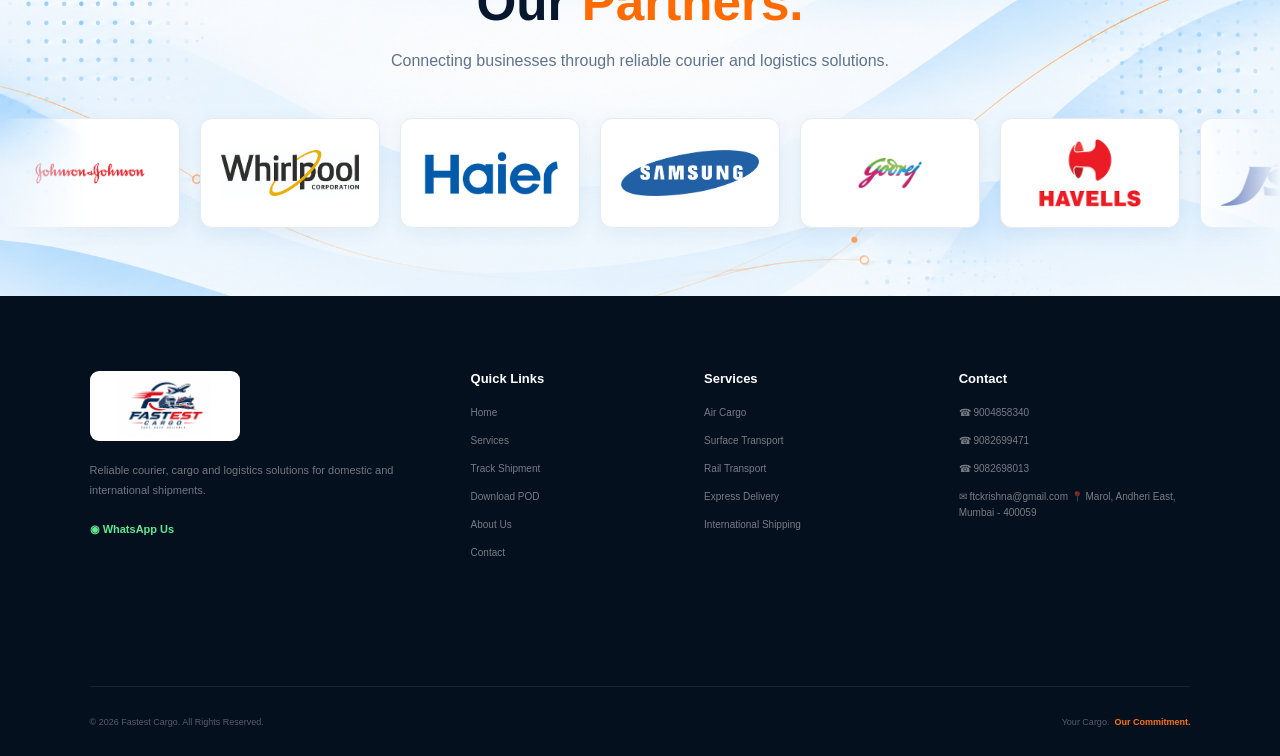
==== commit c3928167: "Add files via upload" ====
--- a/index.html
+++ b/index.html
@@ -33,6 +33,9 @@
             <a href="pod.html">Download POD</a>
             <a href="#about">About Us</a>
             <a href="#contact">Contact</a>
+            <a href="staff-login.html" class="staff-login-link">
+  Staff Login
+</a>
         </nav>
 
         <div class="nav-actions">
@@ -1794,128 +1797,76 @@
 </section>
 
 
+
 <!-- =========================================
      OUR PARTNERS - FASTEST CARGO
 ========================================= -->
 
 <section class="partners-section" id="partners">
 
-    <div class="partners-header">
-
-        <div class="section-tag">
-            OUR BUSINESS NETWORK
-        </div>
-
-        <h2>Our <span>Partners.</span></h2>
-
-        <p>
-            Connecting businesses through reliable
-            courier and logistics solutions.
-        </p>
+  <div class="partners-header">
+    <div class="section-tag">OUR BUSINESS NETWORK</div>
+
+    <h2>Our <span>Partners.</span></h2>
+
+    <p>
+      Connecting businesses through reliable
+      courier and logistics solutions.
+    </p>
+  </div>
+
+  <div class="partners-slider">
+
+    <div class="partners-track">
+
+      <!-- FIRST COMPLETE LOGO GROUP -->
+      <div class="partners-group">
+
+        <!-- EXISTING LOGOS -->
+        <div class="partner-card"><img src="JJ.jpg" alt="Johnson & Johnson"></div>
+        <div class="partner-card"><img src="WHIRPOOL.png" alt="Whirlpool"></div>
+        <div class="partner-card"><img src="HAIRER.png" alt="Haier"></div>
+        <div class="partner-card"><img src="SAMSUNG.png" alt="Samsung"></div>
+        <div class="partner-card"><img src="GODREJ.png" alt="Godrej"></div>
+        <div class="partner-card"><img src="HAVELLS.png" alt="Havells"></div>
+        <div class="partner-card"><img src="JSW.png" alt="JSW"></div>
+        <div class="partner-card"><img src="NEROLAC.jpg" alt="Nerolac"></div>
+        <div class="partner-card"><img src="IMPACT.png" alt="Impact"></div>
+        <div class="partner-card"><img src="EUREKA.jpg" alt="Eureka"></div>
+        <div class="partner-card"><img src="HINDUSTAN.png" alt="Hindustan"></div>
+
+        <!-- NEW LOGOS -->
+        <div class="partner-card"><img src="aditya.png" alt="Aditya"></div>
+        <div class="partner-card"><img src="asian.png" alt="Asian"></div>
+        <div class="partner-card"><img src="birla.png" alt="Birla"></div>
+        <div class="partner-card"><img src="boat logo.png" alt="boAt"></div>
+        <div class="partner-card"><img src="cello.png" alt="Cello"></div>
+        <div class="partner-card"><img src="jk.jpg" alt="JK"></div>
+        <div class="partner-card"><img src="lesser.png" alt="Lesser"></div>
+        <div class="partner-card"><img src="portronics.png" alt="Portronics"></div>
+
+      </div>
+
+      <!-- SECOND GROUP: AUTOMATIC EXACT DUPLICATE -->
+      <div class="partners-group" aria-hidden="true"></div>
 
     </div>
 
-    <div class="partners-slider">
-
-        <div class="partners-track">
-
-            <!-- ORIGINAL LOGOS -->
-
-            <div class="partner-card">
-                <img src="JJ.jpg" alt="Johnson & Johnson">
-            </div>
-
-            <div class="partner-card">
-                <img src="WHIRPOOL.png" alt="Whirlpool">
-            </div>
-
-            <div class="partner-card">
-                <img src="HAIRER.png" alt="Haier">
-            </div>
-
-            <div class="partner-card">
-                <img src="SAMSUNG.png" alt="Samsung">
-            </div>
-
-            <div class="partner-card">
-                <img src="GODREJ.png" alt="Godrej">
-            </div>
-
-            <div class="partner-card">
-                <img src="HAVELLS.png" alt="Havells">
-            </div>
-
-            <div class="partner-card">
-                <img src="JSW.png" alt="JSW">
-            </div>
-
-            <div class="partner-card">
-                <img src="NEROLAC.jpg" alt="Nerolac">
-            </div>
-
-            <div class="partner-card">
-                <img src="IMPACT.png" alt="Impact">
-            </div>
-
-            <div class="partner-card">
-                <img src="EUREKA.jpg" alt="Eureka">
-            </div>
-
-            <div class="partner-card">
-                <img src="HINDUSTAN.png" alt="Hindustan">
-            </div>
-
-            <!-- DUPLICATE LOGOS FOR INFINITE SLIDER -->
-
-            <div class="partner-card">
-                <img src="JJ.jpg" alt="Johnson & Johnson">
-            </div>
-
-            <div class="partner-card">
-                <img src="WHIRPOOL.png" alt="Whirlpool">
-            </div>
-
-            <div class="partner-card">
-                <img src="HAIRER.png" alt="Haier">
-            </div>
-
-            <div class="partner-card">
-                <img src="SAMSUNG.png" alt="Samsung">
-            </div>
-
-            <div class="partner-card">
-                <img src="GODREJ.png" alt="Godrej">
-            </div>
-
-            <div class="partner-card">
-                <img src="HAVELLS.png" alt="Havells">
-            </div>
-
-            <div class="partner-card">
-                <img src="JSW.png" alt="JSW">
-            </div>
-
-            <div class="partner-card">
-                <img src="NEROLAC.jpg" alt="Nerolac">
-            </div>
-
-            <div class="partner-card">
-                <img src="IMPACT.png" alt="Impact">
-            </div>
-
-            <div class="partner-card">
-                <img src="EUREKA.jpg" alt="Eureka">
-            </div>
-
-            <div class="partner-card">
-                <img src="HINDUSTAN.png" alt="Hindustan">
-            </div>
-
-        </div>
-
-    </div>
+  </div>
 
 </section>
+
+<script>
+(function () {
+  const track = document.querySelector(".partners-track");
+  if (!track) return;
+
+  const groups = track.querySelectorAll(".partners-group");
+  if (groups.length !== 2) return;
+
+  groups[1].innerHTML = groups[0].innerHTML;
+})();
+</script>
 
 
 
--- a/style.css
+++ b/style.css
@@ -8165,7 +8165,7 @@
         transform: translateX(calc(-50% - 11px));
     }
 }
-}
+
 
 
 /* TABLET */
@@ -8258,4 +8258,416 @@
 
     padding: 45px 0 50px !important;
     min-height: auto !important;
-}+}
+/* =====================================
+   OUR PARTNERS - MOBILE SLIDER FIX
+===================================== */
+
+@media (max-width: 768px) {
+
+    .partners-section {
+        width: 100%;
+        padding: 35px 0 40px !important;
+        overflow: hidden !important;
+        background-image: url("./BACK.png") !important;
+        background-size: cover !important;
+        background-position: center !important;
+    }
+
+    .partners-header {
+        padding: 0 16px;
+        margin-bottom: 20px !important;
+    }
+
+    .partners-header h2 {
+        font-size: 30px !important;
+    }
+
+    .partners-header p {
+        font-size: 13px !important;
+        line-height: 1.6;
+    }
+
+    .partners-slider {
+        width: 100%;
+        max-width: 100vw;
+        overflow: hidden !important;
+        margin: 15px 0 0 !important;
+        padding: 10px 0 !important;
+    }
+
+    .partners-track {
+        display: flex !important;
+        flex-wrap: nowrap !important;
+        align-items: center;
+        width: max-content !important;
+        gap: 14px !important;
+
+        animation: partnersScrollMobile 28s linear infinite !important;
+    }
+
+    .partner-card {
+        flex: 0 0 145px !important;
+        width: 145px !important;
+        height: 90px !important;
+        padding: 12px !important;
+        box-sizing: border-box;
+        border-radius: 12px;
+    }
+
+    .partner-card img {
+        display: block;
+        width: 100%;
+        max-width: 120px;
+        height: 60px;
+        object-fit: contain;
+    }
+}
+
+/* Mobile seamless infinite sliding */
+
+@keyframes partnersScrollMobile {
+    from {
+        transform: translateX(0);
+    }
+
+    to {
+        transform: translateX(calc(-50% - 7px));
+    }
+}
+.staff-login-link {
+  color: #1769e0 !important;
+  font-weight: 700;
+  text-decoration: none;
+}
+
+.staff-login-link:hover {
+  color: #ff7518 !important;
+}
+
+/* =====================================
+   FASTEST CARGO - OUR PARTNERS
+===================================== */
+
+.our-partners {
+  padding: 75px 20px;
+  background: #f7faff;
+}
+
+.partners-container {
+  max-width: 1200px;
+  margin: 0 auto;
+}
+
+.partners-heading {
+  text-align: center;
+  margin-bottom: 42px;
+}
+
+.partners-tag {
+  display: inline-block;
+  color: #1769e0;
+  background: #e8f1ff;
+  padding: 8px 16px;
+  border-radius: 25px;
+  font-size: 12px;
+  font-weight: 700;
+  letter-spacing: 1px;
+  margin-bottom: 15px;
+}
+
+.partners-heading h2 {
+  font-size: 34px;
+  font-weight: 800;
+  color: #102b4b;
+  margin-bottom: 12px;
+}
+
+.partners-heading p {
+  color: #697b91;
+  font-size: 15px;
+  line-height: 1.7;
+  max-width: 650px;
+  margin: 0 auto;
+}
+
+/* LOGO GRID */
+
+.partners-grid {
+  display: grid;
+  grid-template-columns: repeat(5, 1fr);
+  gap: 20px;
+}
+
+.partner-card {
+  height: 115px;
+  background: #ffffff;
+  border: 1px solid #e5ecf5;
+  border-radius: 12px;
+
+  display: flex;
+  align-items: center;
+  justify-content: center;
+
+  padding: 22px;
+  transition: all 0.3s ease;
+}
+
+.partner-card img {
+  max-width: 100%;
+  max-height: 65px;
+  width: auto;
+  height: auto;
+  object-fit: contain;
+  transition: transform 0.3s ease;
+}
+
+.partner-card:hover {
+  transform: translateY(-5px);
+  box-shadow: 0 12px 28px rgba(16, 43, 75, 0.1);
+  border-color: #b8d5ff;
+}
+
+.partner-card:hover img {
+  transform: scale(1.07);
+}
+
+/* TABLET */
+
+@media (max-width: 992px) {
+  .partners-grid {
+    grid-template-columns: repeat(3, 1fr);
+  }
+}
+
+/* MOBILE */
+
+@media (max-width: 600px) {
+  .our-partners {
+    padding: 50px 15px;
+  }
+
+  .partners-heading h2 {
+    font-size: 27px;
+  }
+
+  .partners-grid {
+    grid-template-columns: repeat(2, 1fr);
+    gap: 12px;
+  }
+
+  .partner-card {
+    height: 95px;
+    padding: 15px;
+  }
+
+  .partner-card img {
+    max-height: 55px;
+  }
+}
+
+/* =====================================
+   FASTEST CARGO - ROLLING PARTNERS
+===================================== */
+
+.partners-marquee {
+  width: 100%;
+  overflow: hidden;
+  position: relative;
+}
+
+.partners-track {
+  display: flex;
+  width: max-content;
+  animation: partnersScroll 35s linear infinite;
+}
+
+.partners-group {
+  display: flex;
+  flex-shrink: 0;
+  gap: 20px;
+  padding-right: 20px;
+}
+
+.partners-group .partner-card {
+  width: 180px;
+  height: 110px;
+  flex-shrink: 0;
+}
+
+.partners-group .partner-card img {
+  max-width: 100%;
+  max-height: 65px;
+  object-fit: contain;
+}
+
+/* CONTINUOUS MOVEMENT */
+
+@keyframes partnersScroll {
+  from {
+    transform: translateX(0);
+  }
+
+  to {
+    transform: translateX(-50%);
+  }
+}
+
+/* PAUSE ON HOVER */
+
+.partners-marquee:hover .partners-track {
+  animation-play-state: paused;
+}
+
+/* MOBILE */
+
+@media (max-width: 600px) {
+  .partners-group {
+    gap: 12px;
+    padding-right: 12px;
+  }
+
+  .partners-group .partner-card {
+    width: 135px;
+    height: 85px;
+    padding: 12px;
+  }
+
+  .partners-group .partner-card img {
+    max-height: 50px;
+  }
+
+  .partners-track {
+    animation-duration: 25s;
+  }
+}
+
+/* ACCESSIBILITY */
+
+@media (prefers-reduced-motion: reduce) {
+  .partners-track {
+    animation: none;
+  }
+}
+.partners-marquee {
+  width: 100%;
+  overflow: hidden;
+}
+
+.partners-track {
+  display: flex;
+  width: max-content;
+  animation: partnersScroll 45s linear infinite;
+}
+
+.partners-group {
+  display: flex;
+  gap: 20px;
+  flex-shrink: 0;
+  padding-right: 20px;
+}
+
+.partners-group .partner-card {
+  width: 180px;
+  height: 110px;
+  flex-shrink: 0;
+}
+
+.partners-group .partner-card img {
+  max-width: 100%;
+  max-height: 70px;
+  object-fit: contain;
+}
+
+@keyframes partnersScroll {
+  from { transform: translateX(0); }
+  to { transform: translateX(-50%); }
+}
+
+.partners-marquee:hover .partners-track {
+  animation-play-state: paused;
+}
+
+/* =====================================
+   FASTEST CARGO - INFINITE LOGO ROLL
+===================================== */
+
+.partners-slider {
+  width: 100%;
+  overflow: hidden;
+  position: relative;
+}
+
+.partners-track {
+  display: flex;
+  width: max-content;
+  animation: fcPartnersRoll 55s linear infinite;
+}
+
+.partners-group {
+  display: flex;
+  flex-shrink: 0;
+  gap: 20px;
+  padding-right: 20px;
+}
+
+.partners-group .partner-card {
+  width: 180px;
+  height: 110px;
+  flex: 0 0 180px;
+  background: #fff;
+  border: 1px solid #e5eaf1;
+  border-radius: 12px;
+  padding: 20px;
+
+  display: flex;
+  align-items: center;
+  justify-content: center;
+}
+
+.partners-group .partner-card img {
+  display: block;
+  max-width: 100%;
+  max-height: 70px;
+  width: auto;
+  height: auto;
+  object-fit: contain;
+}
+
+@keyframes fcPartnersRoll {
+  from {
+    transform: translateX(0);
+  }
+
+  to {
+    transform: translateX(-50%);
+  }
+}
+
+.partners-slider:hover .partners-track {
+  animation-play-state: paused;
+}
+
+@media (max-width: 600px) {
+  .partners-group {
+    gap: 12px;
+    padding-right: 12px;
+  }
+
+  .partners-group .partner-card {
+    width: 135px;
+    height: 90px;
+    flex-basis: 135px;
+    padding: 12px;
+  }
+
+  .partners-track {
+    animation-duration: 40s;
+  }
+}
+
+@media (prefers-reduced-motion: reduce) {
+  .partners-track {
+    animation: none;
+  }
+}
